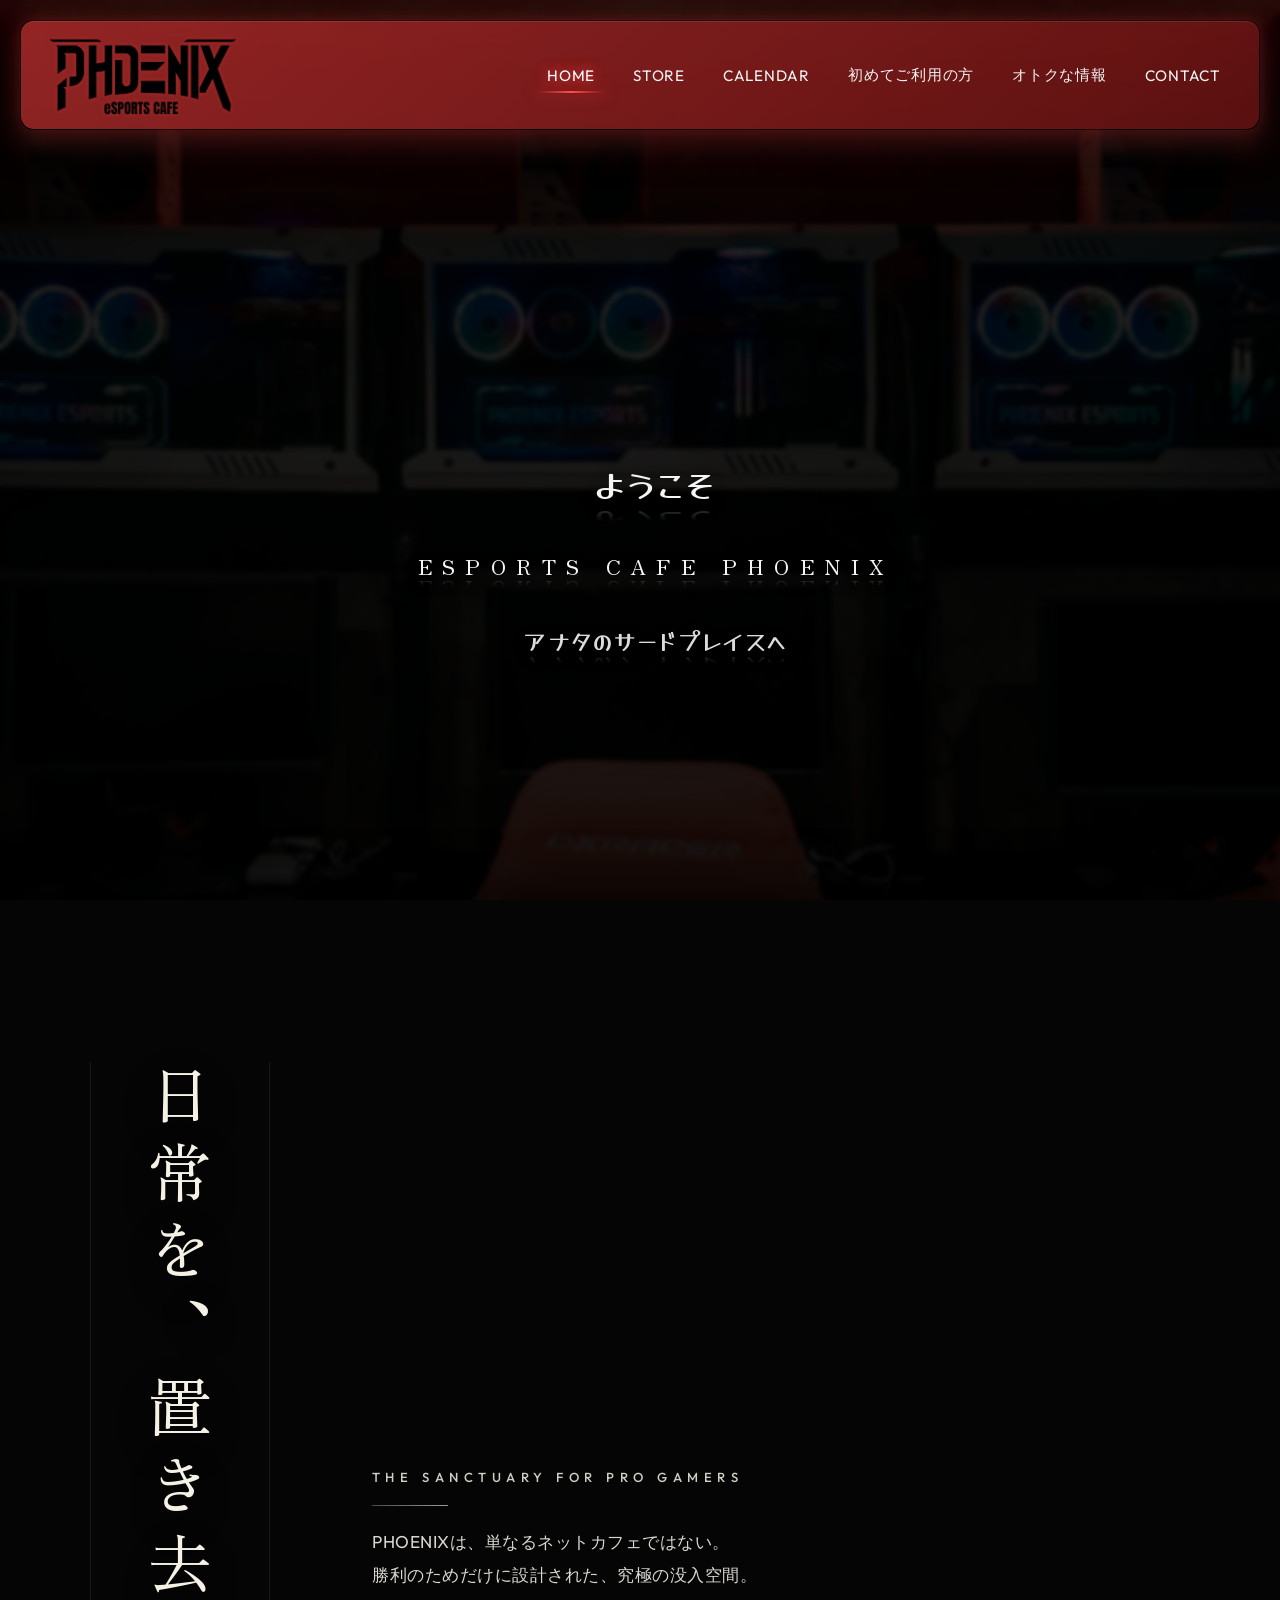
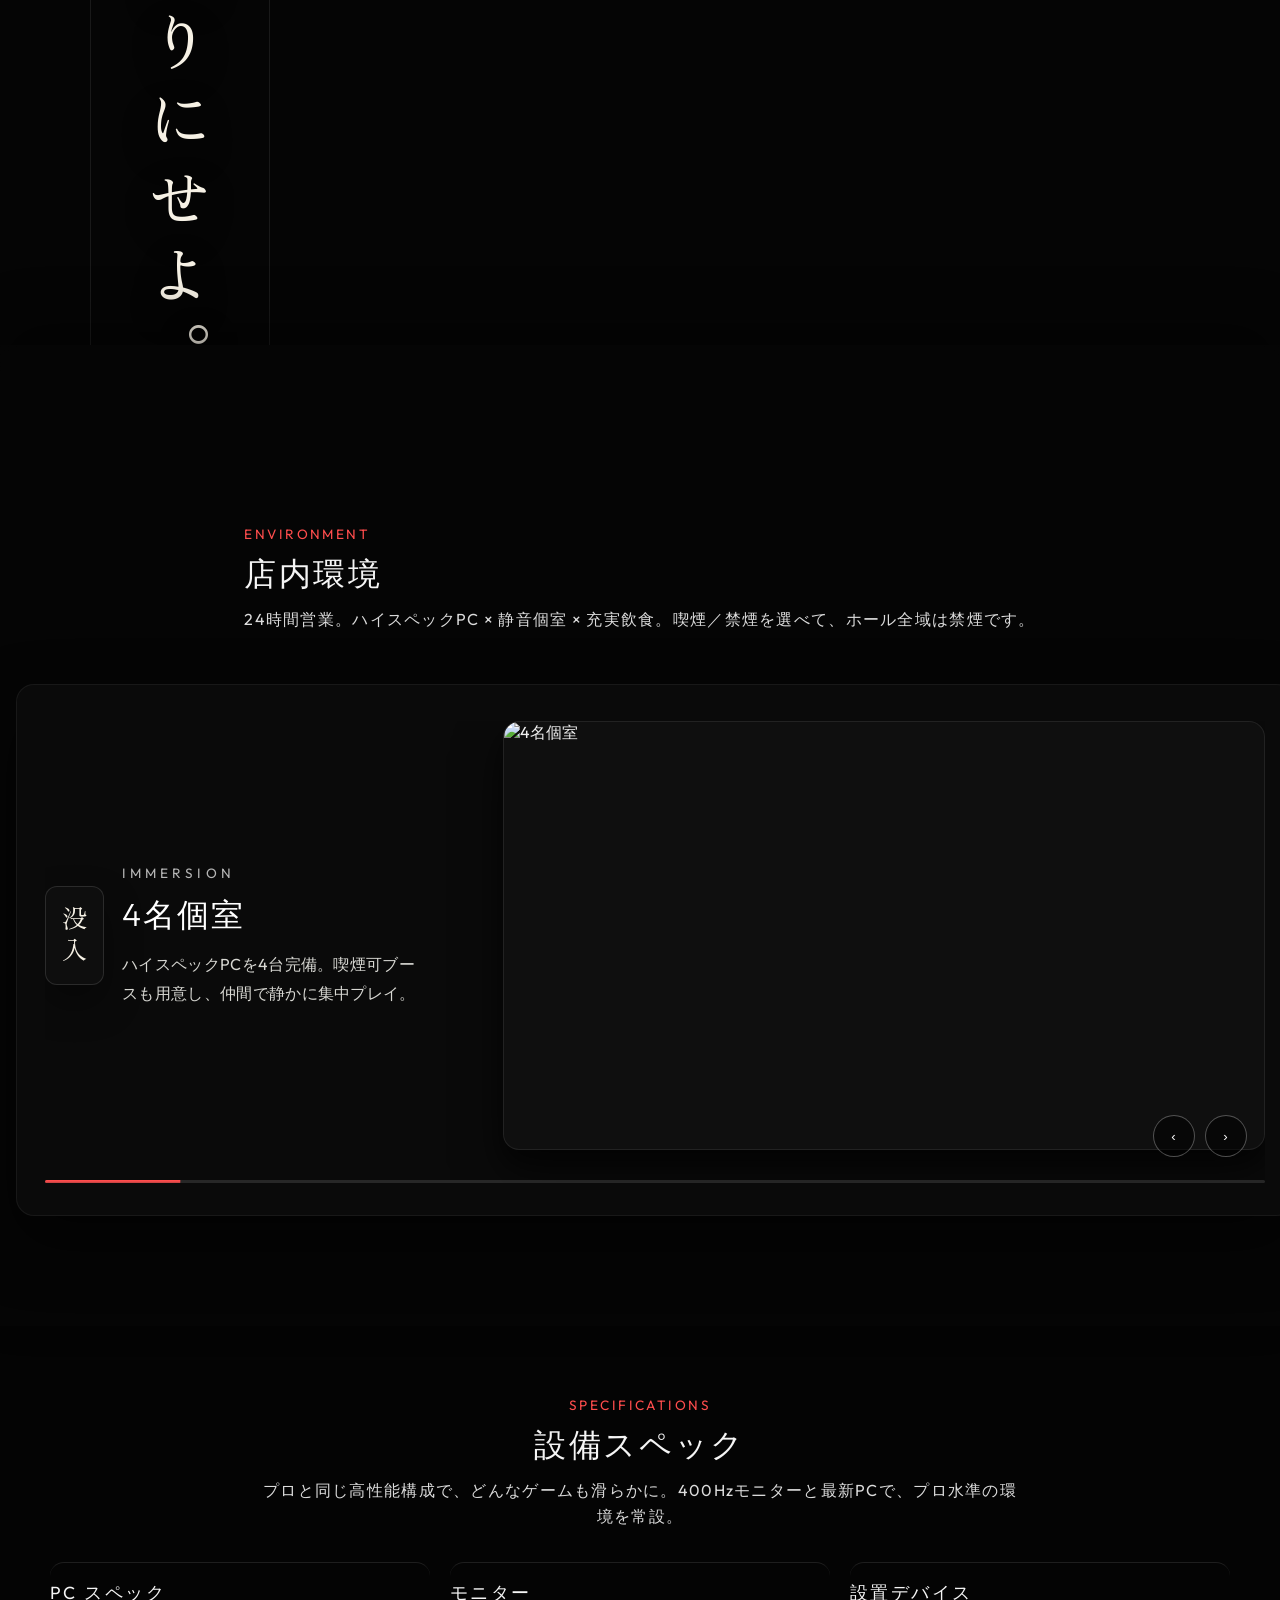
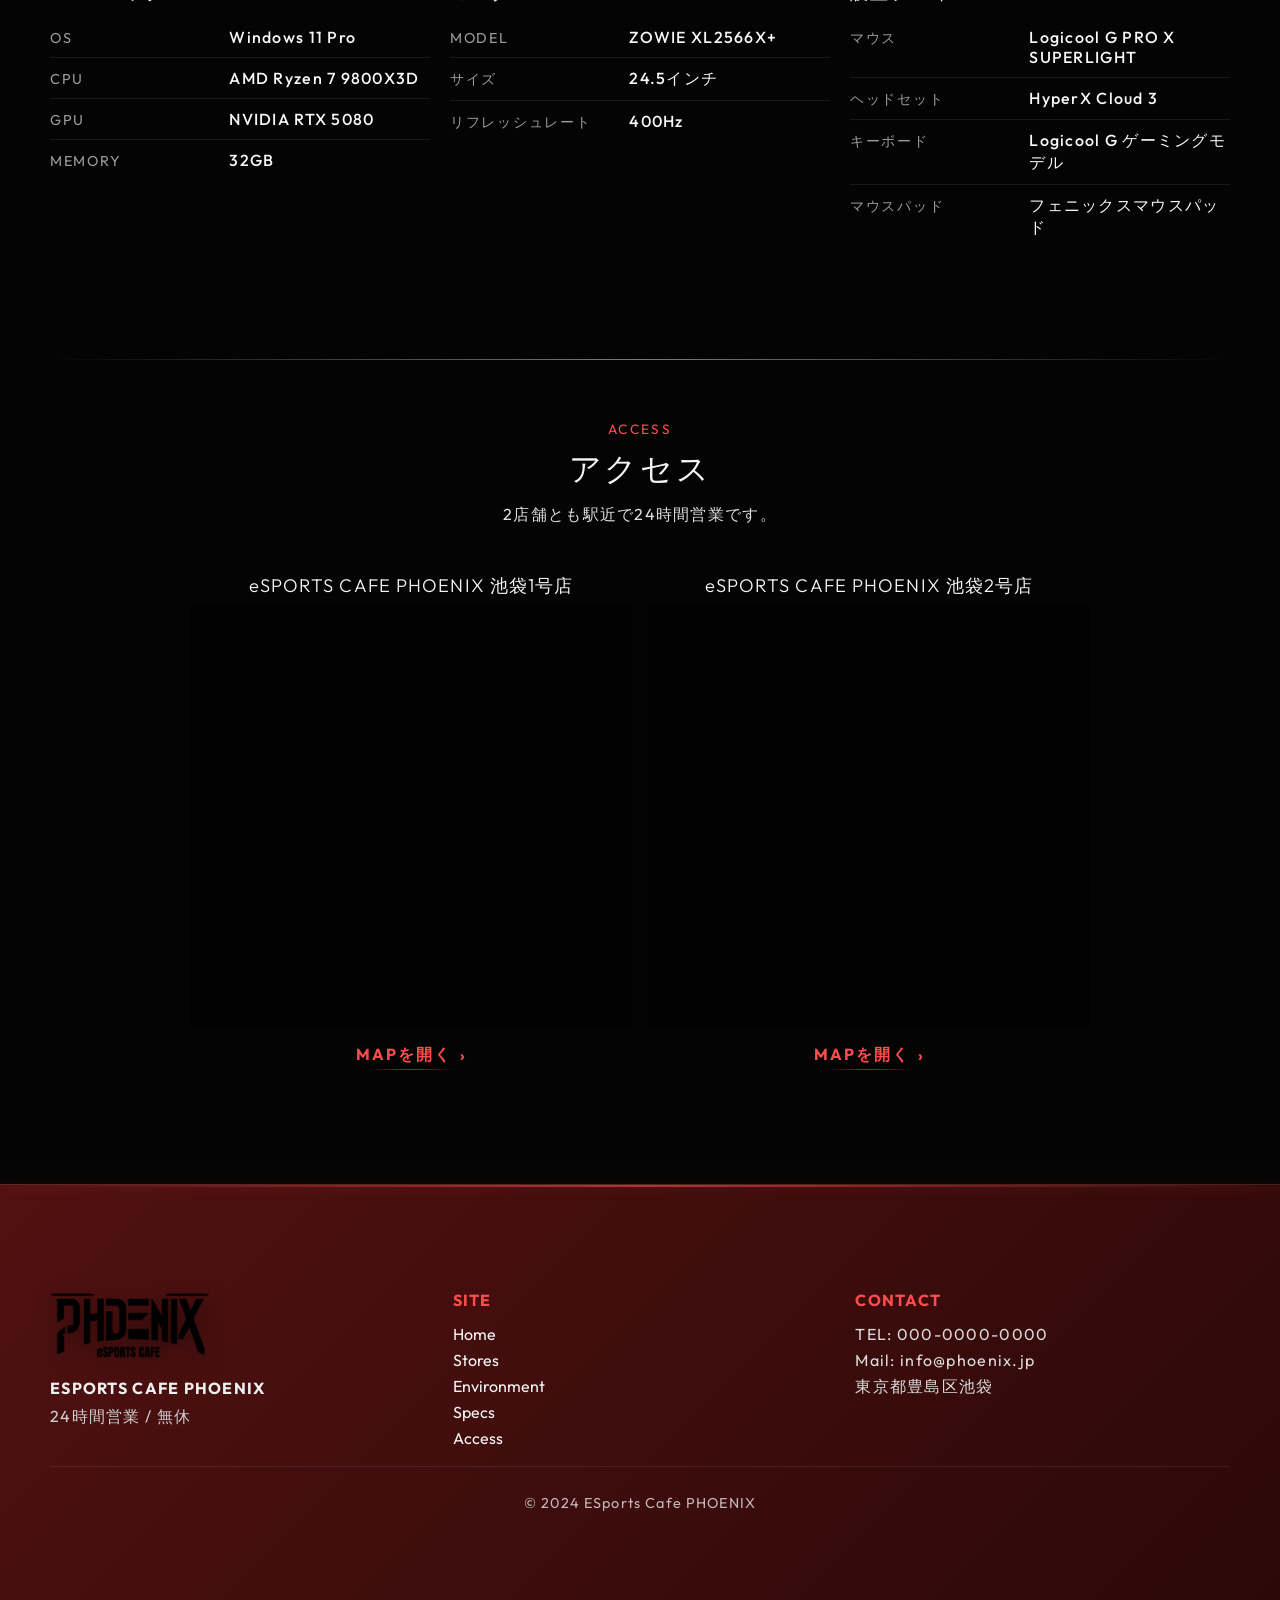
==== index.html @ 7be25f1d "图片优化" ====
<!DOCTYPE html>
<!-- 
  PHOENIX eSPORTS CAFE 官方网站
  这是一个单页面应用，展示电竞咖啡厅的环境、设备规格和位置信息
  使用现代 Web 技术实现流畅的滚动动画和响应式设计
-->
<html lang="ja">
  <head>
    <!-- 字符编码设置 -->
    <meta charset="UTF-8" />

    <!-- 响应式视口设置，确保移动端正确显示 -->
    <meta name="viewport" content="width=device-width, initial-scale=1.0" />

    <!-- 页面标题 -->
    <title>eSports_cafe_PHOENIX</title>

    <!-- Google Fonts 预连接，优化字体加载性能 -->
    <link rel="preconnect" href="https://fonts.googleapis.com" />
    <link rel="preconnect" href="https://fonts.gstatic.com" crossorigin />

    <!-- 引入 Google Fonts 字体库 -->
    <!-- Outfit: 现代无衬线字体，用于英文内容 -->
    <!-- Yusei Magic: 日文装饰字体，用于特殊标题 -->
    <!-- Zen Old Mincho: 日文衬线字体，用于品牌文案 -->
    <link
      href="https://fonts.googleapis.com/css2?family=Outfit:wght@100..900&family=Yusei+Magic&family=Zen+Old+Mincho:wght@400;700&display=swap"
      rel="stylesheet"
    />

    <!-- Swiper 轮播图库的 CSS 文件 -->
    <!-- 用于实现店内环境图片的轮播展示效果 -->
    <link
      rel="stylesheet"
      href="https://cdn.jsdelivr.net/npm/swiper@11/swiper-bundle.min.css"
    />

    <!-- 主样式表，带版本号防止缓存 -->
    <link rel="stylesheet" href="css/style.css?v=20241212" />
  </head>
  <body>
    <!-- ============================================ -->
    <!-- 页头导航区域 -->
    <!-- ============================================ -->
    <header>
      <!-- 主导航栏 -->
      <nav class="navbar" aria-label="Primary">
        <!-- Logo 链接，点击返回首页 -->
        <a class="nav_logo" href="#home" aria-label="PHOENIX">
          <img
            src="images/index/phoenixesports-logo.webp"
            alt="PHOENIX logo"
          />
        </a>

        <!-- 移动端导航菜单切换按钮 -->
        <!-- 仅在移动设备上显示，用于展开/收起导航菜单 -->
        <button
          class="nav_toggle"
          aria-label="Toggle navigation"
          aria-expanded="false"
        >
          <span class="nav_toggle_bar" aria-hidden="true"></span>
        </button>

        <!-- 导航链接容器 -->
        <!-- 包含所有主要页面的导航链接 -->
        <div class="nav_links" id="primary-nav">
          <a href="#home" class="nav-link active">home</a>
          <a href="store.html" class="nav-link">store</a>
          <a href="#calendar" class="nav-link">calendar</a>
          <a href="#use" class="nav-link">初めてご利用の方</a>
          <a href="#event" class="nav-link">オトクな情報</a>
          <a href="#contact" class="nav-link">contact</a>
        </div>
      </nav>
    </header>
    <!-- ============================================ -->
    <!-- 主要内容区域 -->
    <!-- ============================================ -->
    <main>
      <!-- ============================================ -->
      <!-- 首页 Hero 区域（欢迎区域） -->
      <!-- ============================================ -->
      <!-- 全屏固定背景，包含欢迎文字和品牌信息 -->
      <section class="begining" id="home">
        <!-- 欢迎消息容器 -->
        <!-- 使用 Yusei Magic 字体显示日文标题 -->
        <div class="begining_message yusei-magic-regular">
          <!-- 欢迎语：ようこそ（欢迎） -->
          <!-- 使用滚动动画效果，从右侧滑入 -->
          <p class="greet heading-13 reveal-on-scroll scroll-slide-right">
            ようこそ
          </p>
          <!-- 品牌名称：ESPORTS CAFE PHOENIX -->
          <!-- 使用滚动动画效果，从左侧滑入 -->
          <p class="midline reveal-on-scroll heading-13 scroll-slide-left">
            ESPORTS CAFE PHOENIX
          </p>
          <!-- 品牌标语：アナタのサードプレイスへ（前往您的第三空间） -->
          <!-- 使用滚动动画效果，从右侧滑入 -->
          <p class="subline reveal-on-scroll heading-13 scroll-slide-right">
            アナタのサードプレイスへ
          </p>
        </div>
      </section>

      <div class="main-content-wrapper">
        <section class="brand-concept reveal-on-scroll fade-in-up">
          <div class="brand-inner">
            <div class="brand-vertical">
              <span class="brand-jp-copy">日常を、置き去りにせよ。</span>
            </div>
            <div class="brand-en">
              <p class="brand-en-eyebrow">THE SANCTUARY FOR PRO GAMERS</p>
              <span class="brand-divider" aria-hidden="true"></span>
              <p class="brand-en-desc">
                PHOENIXは、単なるネットカフェではない。<br />勝利のためだけに設計された、究極の没入空間。
              </p>
            </div>
          </div>
        </section>
        <section class="product environment section-fade" id="environment">
          <div class="env-header">
            <p class="eyebrow">ENVIRONMENT</p>
            <h2>店内環境</h2>
            <p class="lead">
              24時間営業。ハイスペックPC × 静音個室 ×
              充実飲食。喫煙／禁煙を選べて、ホール全域は禁煙です。
            </p>
          </div>
          <div class="env-swiper-shell reveal-on-scroll fade-in-up">
            <div class="swiper environment-slider">
              <div class="swiper-wrapper">
                <div class="swiper-slide">
                  <div class="env-slide-grid">
                    <div class="env-slide-copy">
                      <span
                        class="env-tag-vertical"
                        data-swiper-parallax-y="-60"
                        >没入</span
                      >
                      <div class="env-text-block">
                        <p class="env-sub" data-swiper-parallax-y="-40">
                          IMMERSION
                        </p>
                        <h3 data-swiper-parallax-y="-30">4名個室</h3>
                        <p class="env-desc" data-swiper-parallax-y="-20">
                          ハイスペックPCを4台完備。喫煙可ブースも用意し、仲間で静かに集中プレイ。
                        </p>
                      </div>
                    </div>
                    <div class="env-slide-visual" data-swiper-parallax-x="-60">
                      <div class="env-image-frame">
                        <img
                          src="images/index/room_for_four_people.webp"
                          alt="4名個室"
                        />
                      </div>
                    </div>
                  </div>
                </div>
                <div class="swiper-slide">
                  <div class="env-slide-grid">
                    <div class="env-slide-copy">
                      <span
                        class="env-tag-vertical"
                        data-swiper-parallax-y="-60"
                        >連携</span
                      >
                      <div class="env-text-block">
                        <p class="env-sub" data-swiper-parallax-y="-40">
                          TRIO ROOM
                        </p>
                        <h3 data-swiper-parallax-y="-30">3名個室</h3>
                        <p class="env-desc" data-swiper-parallax-y="-20">
                          3人で使える防音個室。禁煙／喫煙を選べて、VC練習やクラン会議に最適。
                        </p>
                      </div>
                    </div>
                    <div class="env-slide-visual" data-swiper-parallax-x="-60">
                      <div class="env-image-frame">
                        <img
                          src="images/index/room_for_three.webp"
                          alt="3名個室"
                        />
                      </div>
                    </div>
                  </div>
                </div>
                <div class="swiper-slide">
                  <div class="env-slide-grid">
                    <div class="env-slide-copy">
                      <span
                        class="env-tag-vertical"
                        data-swiper-parallax-y="-60"
                        >覚醒</span
                      >
                      <div class="env-text-block">
                        <p class="env-sub" data-swiper-parallax-y="-40">
                          DUO SUITE
                        </p>
                        <h3 data-swiper-parallax-y="-30">2名個室</h3>
                        <p class="env-desc" data-swiper-parallax-y="-20">
                          デュオで快適に使える静かな個室。高性能PCで作業もゲームもストレスフリー。
                        </p>
                      </div>
                    </div>
                    <div class="env-slide-visual" data-swiper-parallax-x="-60">
                      <div class="env-image-frame">
                        <img
                          src="images/index/room_for_two.webp"
                          alt="2名個室"
                        />
                      </div>
                    </div>
                  </div>
                </div>
                <div class="swiper-slide">
                  <div class="env-slide-grid">
                    <div class="env-slide-copy">
                      <span
                        class="env-tag-vertical"
                        data-swiper-parallax-y="-60"
                        >ソロ</span
                      >
                      <div class="env-text-block">
                        <p class="env-sub" data-swiper-parallax-y="-40">
                          SOLO POD
                        </p>
                        <h3 data-swiper-parallax-y="-30">1名個室</h3>
                        <p class="env-desc" data-swiper-parallax-y="-20">
                          最新GPU搭載のプライベートブース。静音設計で集中プレイや作業に最適。
                        </p>
                      </div>
                    </div>
                    <div class="env-slide-visual" data-swiper-parallax-x="-60">
                      <div class="env-image-frame">
                        <img
                          src="images/index/room_for_one_people.webp"
                          alt="1名個室"
                        />
                      </div>
                    </div>
                  </div>
                </div>
                <div class="swiper-slide">
                  <div class="env-slide-grid">
                    <div class="env-slide-copy">
                      <span
                        class="env-tag-vertical"
                        data-swiper-parallax-y="-60"
                        >旗艦</span
                      >
                      <div class="env-text-block">
                        <p class="env-sub" data-swiper-parallax-y="-40">
                          FLAGSHIP FLOOR
                        </p>
                        <h3 data-swiper-parallax-y="-30">2号店ホール</h3>
                        <p class="env-desc" data-swiper-parallax-y="-20">
                          最新設備と赤を基調にした空間。禁煙ホールでクリーンに集中できます。
                        </p>
                      </div>
                    </div>
                    <div class="env-slide-visual" data-swiper-parallax-x="-60">
                      <div class="env-image-frame">
                        <img
                          src="images/index/store_2_hall.webp"
                          alt="ホール（2号店）"
                        />
                      </div>
                    </div>
                  </div>
                </div>
                <div class="swiper-slide">
                  <div class="env-slide-grid">
                    <div class="env-slide-copy">
                      <span
                        class="env-tag-vertical"
                        data-swiper-parallax-y="-60"
                        >ホール</span
                      >
                      <div class="env-text-block">
                        <p class="env-sub" data-swiper-parallax-y="-40">
                          MAIN HALL
                        </p>
                        <h3 data-swiper-parallax-y="-30">1号店ホール</h3>
                        <p class="env-desc" data-swiper-parallax-y="-20">
                          ホール全域禁煙でクリーンな共用スペース。受付・サポートもすぐにアクセス可能。
                        </p>
                      </div>
                    </div>
                    <div class="env-slide-visual" data-swiper-parallax-x="-60">
                      <div class="env-image-frame">
                        <img
                          src="images/index/store_1_hall.webp"
                          alt="ホール（1号店）"
                        />
                      </div>
                    </div>
                  </div>
                </div>
                <div class="swiper-slide">
                  <div class="env-slide-grid">
                    <div class="env-slide-copy">
                      <span
                        class="env-tag-vertical"
                        data-swiper-parallax-y="-60"
                        >補給</span
                      >
                      <div class="env-text-block">
                        <p class="env-sub" data-swiper-parallax-y="-40">
                          FUEL BAR
                        </p>
                        <h3 data-swiper-parallax-y="-30">フード＆ドリンク</h3>
                        <p class="env-desc" data-swiper-parallax-y="-20">
                          できたてのフードとドリンクを多数用意。長時間でも美味しく快適に過ごせます。
                        </p>
                      </div>
                    </div>
                    <div class="env-slide-visual" data-swiper-parallax-x="-60">
                      <div class="env-image-frame">
                        <img
                          src="images/index/store_2_food.webp"
                          alt="フード＆ドリンク"
                        />
                      </div>
                    </div>
                  </div>
                </div>
                <div class="swiper-slide">
                  <div class="env-slide-grid">
                    <div class="env-slide-copy">
                      <span
                        class="env-tag-vertical"
                        data-swiper-parallax-y="-60"
                        >受付</span
                      >
                      <div class="env-text-block">
                        <p class="env-sub" data-swiper-parallax-y="-40">
                          FRONT DESK
                        </p>
                        <h3 data-swiper-parallax-y="-30">1号店フロント</h3>
                        <p class="env-desc" data-swiper-parallax-y="-20">
                          最新設備と多彩な個室をご案内。受付スタッフが24Hサポート。
                        </p>
                      </div>
                    </div>
                    <div class="env-slide-visual" data-swiper-parallax-x="-60">
                      <div class="env-image-frame">
                        <img
                          src="images/index/store_1_front.webp"
                          alt="フロント（1号店）"
                        />
                      </div>
                    </div>
                  </div>
                </div>
                <div class="swiper-slide">
                  <div class="env-slide-grid">
                    <div class="env-slide-copy">
                      <span
                        class="env-tag-vertical"
                        data-swiper-parallax-y="-60"
                        >受付</span
                      >
                      <div class="env-text-block">
                        <p class="env-sub" data-swiper-parallax-y="-40">
                          FRONT DESK
                        </p>
                        <h3 data-swiper-parallax-y="-30">2号店フロント</h3>
                        <p class="env-desc" data-swiper-parallax-y="-20">
                          赤を基調とした最先端の受付エリア。チェックインもブース案内もスムーズ。
                        </p>
                      </div>
                    </div>
                    <div class="env-slide-visual" data-swiper-parallax-x="-60">
                      <div class="env-image-frame">
                        <img
                          src="images/index/store_2_front.webp"
                          alt="フロント（2号店）"
                        />
                      </div>
                    </div>
                  </div>
                </div>
              </div>
              <div class="env-pagination swiper-pagination"></div>
              <div class="env-nav">
                <button
                  class="env-nav-btn env-prev"
                  type="button"
                  aria-label="前のスライド"
                >
                  <span aria-hidden="true">‹</span>
                </button>
                <button
                  class="env-nav-btn env-next"
                  type="button"
                  aria-label="次のスライド"
                >
                  <span aria-hidden="true">›</span>
                </button>
              </div>
            </div>
          </div>
        </section>
        <div class="specs-access-wrap">
          <section class="specs section-fade" id="specs">
            <div class="specs-header">
              <p class="eyebrow">SPECIFICATIONS</p>
              <h2>設備スペック</h2>
              <p class="lead">
                プロと同じ高性能構成で、どんなゲームも滑らかに。400Hzモニターと最新PCで、プロ水準の環境を常設。
              </p>
            </div>
            <div class="specs-grid">
              <article class="spec-card reveal-on-scroll">
                <h3>PC スペック</h3>
                <div class="spec-line">
                  <span class="spec-label">OS</span>
                  <span class="spec-value">Windows 11 Pro</span>
                </div>
                <div class="spec-line">
                  <span class="spec-label">CPU</span>
                  <span class="spec-value">AMD Ryzen 7 9800X3D</span>
                </div>
                <div class="spec-line">
                  <span class="spec-label">GPU</span>
                  <span class="spec-value">NVIDIA RTX 5080</span>
                </div>
                <div class="spec-line">
                  <span class="spec-label">Memory</span>
                  <span class="spec-value">32GB</span>
                </div>
              </article>
              <article class="spec-card reveal-on-scroll">
                <h3>モニター</h3>
                <div class="spec-line">
                  <span class="spec-label">MODEL</span>
                  <span class="spec-value">ZOWIE XL2566X+</span>
                </div>
                <div class="spec-line">
                  <span class="spec-label">サイズ</span>
                  <span class="spec-value">24.5インチ</span>
                </div>
                <div class="spec-line">
                  <span class="spec-label">リフレッシュレート</span>
                  <span class="spec-value">400Hz</span>
                </div>
              </article>
              <article class="spec-card reveal-on-scroll">
                <h3>設置デバイス</h3>
                <div class="spec-line">
                  <span class="spec-label">マウス</span>
                  <span class="spec-value">Logicool G PRO X SUPERLIGHT</span>
                </div>
                <div class="spec-line">
                  <span class="spec-label">ヘッドセット</span>
                  <span class="spec-value">HyperX Cloud 3</span>
                </div>
                <div class="spec-line">
                  <span class="spec-label">キーボード</span>
                  <span class="spec-value">Logicool G ゲーミングモデル</span>
                </div>
                <div class="spec-line">
                  <span class="spec-label">マウスパッド</span>
                  <span class="spec-value">フェニックスマウスパッド</span>
                </div>
              </article>
            </div>
          </section>
          <div class="specs-access-divider"></div>
          <section class="access section-fade" id="access">
            <div class="access-header">
              <p class="eyebrow">ACCESS</p>
              <h2>アクセス</h2>
              <p class="lead">2店舗とも駅近で24時間営業です。</p>
            </div>
            <div class="access-grid">
              <article class="access-card reveal-on-scroll">
                <h3>eSPORTS CAFE PHOENIX 池袋1号店</h3>
                <div class="access-map-frame">
                  <iframe
                    src="https://www.google.com/maps?q=ESPORTS%20CAFE%20PHOENIX%201%E5%8F%B7%E5%BA%97&hl=ja&z=17&output=embed"
                    allowfullscreen
                    loading="lazy"
                    referrerpolicy="no-referrer-when-downgrade"
                    title="PHOENIX 1号店の地図"
                  ></iframe>
                </div>
                <div class="button_solid012">
                  <a
                    class="access-link"
                    href="https://maps.app.goo.gl/ddYUsKAvwy8q5Gjy7"
                    target="_blank"
                    rel="noreferrer noopener"
                  >
                    MAPを開く
                    <span class="btn-arrow">›</span>
                  </a>
                </div>
              </article>
              <article class="access-card reveal-on-scroll">
                <h3>eSPORTS CAFE PHOENIX 池袋2号店</h3>
                <div class="access-map-frame">
                  <iframe
                    src="https://www.google.com/maps?q=%22304%201%20Chome-22%20Higashiikebukuro%20Toshima%20City%20Tokyo%20170-0013%22&hl=ja&z=17&output=embed"
                    allowfullscreen
                    loading="lazy"
                    referrerpolicy="no-referrer-when-downgrade"
                    title="PHOENIX 2号店の地図"
                  ></iframe>
                </div>
                <div class="button_solid012">
                  <a
                    class="access-link"
                    href="https://www.google.com/maps/search/?api=1&query=%22304%201%20Chome-22%20Higashiikebukuro%20Toshima%20City%20Tokyo%20170-0013%22"
                    target="_blank"
                    rel="noreferrer noopener"
                  >
                    MAPを開く
                    <span class="btn-arrow">›</span>
                  </a>
                </div>
              </article>
            </div>
          </section>
        </div>

        <footer class="footer section-fade">
          <div class="footer-inner">
            <div class="footer-brand">
              <img
                src="images/index/phoenixesports-logo.webp"
                alt="PHOENIX logo"
              />
              <p class="footer-copy">ESPORTS CAFE PHOENIX</p>
              <p class="footer-hours">24時間営業 / 無休</p>
            </div>
            <div class="footer-nav">
              <p class="footer-title">SITE</p>
              <a href="#home">Home</a>
              <a href="store.html">Stores</a>
              <a href="#environment">Environment</a>
              <a href="#specs">Specs</a>
              <a href="#access">Access</a>
            </div>
            <div class="footer-contact">
              <p class="footer-title">CONTACT</p>
              <p class="footer-text">TEL: 000-0000-0000</p>
              <p class="footer-text">Mail: info@phoenix.jp</p>
              <p class="footer-text">東京都豊島区池袋</p>
            </div>
          </div>
          <div class="footer-bottom">
            <p>© 2024 ESports Cafe PHOENIX</p>
          </div>
        </footer>
      </div>
    </main>

    <script src="https://cdn.jsdelivr.net/npm/swiper@11/swiper-bundle.min.js"></script>
    <script src="js/main.js?v=20241212"></script>
  </body>
</html>
---- css/style.css ----
@charset "UTF-8";
:root {
  --stack-progress: 0 // 堆叠进度值，范围 0-1，用于控制环境区域的动态变化;
}

body {
  margin: 0;
  font-family: "Outfit", "Noto Sans JP", system-ui, sans-serif;
  background-color: #020202;
  color: #f0f0f0;
}
@media (max-width: 640px) {
  body {
    font-size: 15px;
  }
}

h1, h2, h3, h4, h5, h6 {
  font-weight: 300;
  letter-spacing: 0.12em;
  color: #f5f5f5;
}

p, li, span {
  letter-spacing: 0.08em;
}

header {
  position: fixed;
  top: 0;
  left: 0;
  right: 0;
  z-index: 30;
  transition: transform 0.25s ease;
  padding: 20px 20px 0;
  pointer-events: none;
}
@media (max-width: 768px) {
  header {
    padding: 10px;
  }
}
@media (max-width: 640px) {
  header {
    padding: 12px 12px 0;
  }
}
header.nav-hidden {
  transform: translateY(-120%);
}

.navbar {
  position: relative;
  display: flex;
  align-items: center;
  justify-content: space-between;
  gap: 18px;
  padding: 14px 28px;
  background: linear-gradient(135deg, rgba(160, 40, 40, 0.9), rgba(110, 20, 20, 0.8));
  background-clip: padding-box;
  backdrop-filter: blur(20px);
  -webkit-backdrop-filter: blur(20px);
  border: 1px solid transparent;
  border-radius: 14px;
  box-shadow: 0 12px 28px rgba(255, 77, 77, 0.24), 0 18px 32px rgba(0, 0, 0, 0.6), inset 0 1px 0 rgba(255, 255, 255, 0.08), 0 0 15px rgba(255, 77, 77, 0.2);
  max-width: 1200px;
  margin: 0 auto;
  pointer-events: auto;
  transition: box-shadow 0.3s ease, filter 0.3s ease;
}
@media (max-width: 640px) {
  .navbar {
    padding: 10px 14px;
    gap: 12px;
  }
}
.navbar:hover {
  box-shadow: 0 14px 34px rgba(255, 77, 77, 0.32), 0 20px 36px rgba(0, 0, 0, 0.65), inset 0 1px 0 rgba(255, 255, 255, 0.1);
}
.navbar .nav_logo img {
  height: 80px;
  width: auto;
  display: block;
  transition: filter 0.3s ease, transform 0.3s ease;
  filter: drop-shadow(0 0 2px rgba(255, 77, 77, 0.3));
}
.navbar .nav_logo:hover img {
  transform: scale(1.05);
  filter: drop-shadow(0 0 8px rgba(255, 77, 77, 0.8));
}
.navbar .nav_toggle {
  margin-left: auto;
  position: relative;
  width: 46px;
  height: 44px;
  background: rgba(0, 0, 0, 0.65);
  color: #f5f5f5;
  border: 1px solid rgba(255, 77, 77, 0.25);
  border-radius: 10px;
  padding: 0;
  cursor: pointer;
  display: inline-flex;
  align-items: center;
  justify-content: center;
  transition: background 0.2s ease, color 0.2s ease, transform 0.2s ease, border-color 0.2s ease;
}
@media (min-width: 960px) {
  .navbar .nav_toggle {
    display: none;
  }
}
.navbar .nav_toggle:hover {
  background: rgba(255, 77, 77, 0.16);
  color: #ff4d4d;
  transform: translateY(-1px);
  border-color: rgba(255, 77, 77, 0.5);
}
.navbar .nav_toggle:focus-visible {
  outline: 2px solid #6bb6ff;
  outline-offset: 4px;
}
.navbar .nav_toggle .nav_toggle_bar, .navbar .nav_toggle::before, .navbar .nav_toggle::after {
  content: "";
  position: absolute;
  left: 50%;
  width: 18px;
  height: 2px;
  background: currentColor;
  border-radius: 999px;
  transform: translateX(-50%);
  transition: transform 0.25s ease, opacity 0.25s ease, background 0.25s ease;
}
.navbar .nav_toggle .nav_toggle_bar {
  transform: translate(-50%, 0);
}
.navbar .nav_toggle::before {
  transform: translate(-50%, -6px);
}
.navbar .nav_toggle::after {
  transform: translate(-50%, 6px);
}
.navbar .nav_links {
  position: absolute;
  top: 100%;
  right: 0;
  display: flex;
  flex-direction: column;
  align-items: flex-end;
  gap: 10px;
  padding: 16px 18px;
  margin-top: 8px;
  background: rgba(10, 10, 10, 0.95);
  border: 1px solid rgba(255, 77, 77, 0.3);
  border-radius: 10px;
  z-index: 40;
  box-shadow: 0 28px 60px rgba(0, 0, 0, 0.55), 0 0 24px rgba(255, 77, 77, 0.12);
  opacity: 0;
  transform: translateY(-6px);
  pointer-events: none;
  transition: opacity 0.25s ease, transform 0.25s ease;
}
@media (min-width: 960px) {
  .navbar .nav_links {
    position: static;
    display: flex !important;
    flex-direction: row;
    align-items: center;
    gap: 18px;
    padding: 0;
    margin: 0;
    background: transparent;
    border: none;
    box-shadow: none;
    opacity: 1;
    transform: none;
    pointer-events: auto;
  }
}
.navbar .nav_links.open {
  display: flex;
  opacity: 1;
  transform: translateY(6px);
  pointer-events: auto;
}
.navbar .nav-link {
  color: #f5f5f5;
  text-decoration: none;
  font-size: 0.95rem;
  letter-spacing: 0.05em;
  text-transform: uppercase;
  padding: 8px 10px;
  border-radius: 6px;
  transition: color 0.2s ease, text-shadow 0.2s ease;
  position: relative;
}
.navbar .nav-link:hover, .navbar .nav-link.active {
  color: #fff;
  text-shadow: 0 0 12px rgba(255, 77, 77, 0.8), 0 0 18px rgba(255, 77, 77, 0.45);
}
.navbar .nav-link:hover::after, .navbar .nav-link.active::after {
  transform: translateX(-50%) scaleX(1);
}
.navbar .nav-link::after {
  content: "";
  position: absolute;
  bottom: 0;
  left: 50%;
  width: 100%;
  height: 2px;
  background: linear-gradient(90deg, transparent, #ff4d4d, transparent);
  transition: transform 0.3s ease;
  transform: translateX(-50%) scaleX(0);
  border-radius: 2px;
  box-shadow: 0 0 16px rgba(255, 77, 77, 0.6);
}

.begining {
  position: fixed;
  top: 0;
  left: 0;
  width: 100%;
  height: 100vh;
  display: flex;
  flex-direction: column;
  align-items: center;
  justify-content: center;
  text-align: center;
  padding: 120px 16px 160px;
  background: linear-gradient(180deg, rgba(0, 0, 0, 0.7), rgba(0, 0, 0, 0.85)), url("../images/index/begin_background.webp") center/cover no-repeat;
  overflow: hidden;
  z-index: 0;
}
@media (max-width: 640px) {
  .begining {
    padding: 100px 14px 120px;
  }
}
.begining::before {
  content: "";
  position: absolute;
  inset: 0;
  background: rgba(0, 0, 0, 0.45);
  backdrop-filter: blur(2px);
  -webkit-backdrop-filter: blur(2px);
}
.begining > * {
  position: relative;
  z-index: 1;
}
.begining::after {
  content: "";
  position: absolute;
  left: 50%;
  bottom: 34px;
  width: 1px;
  height: 60px;
  background: linear-gradient(180deg, rgba(255, 77, 77, 0), rgba(255, 77, 77, 0.8), rgba(255, 77, 77, 0));
  transform: translateX(-50%);
  animation: hero-scroll 2.2s ease-in-out infinite;
  pointer-events: none;
}

.begining_message {
  display: flex;
  flex-direction: column;
  align-items: center;
  gap: 40px;
  font-size: 1.6rem;
  line-height: 1.6;
  max-width: 720px;
  margin-bottom: 24px;
  text-shadow: 0 6px 18px rgba(0, 0, 0, 0.45);
  transition: transform 0.45s ease, opacity 0.45s ease;
}
@media (max-width: 640px) {
  .begining_message {
    gap: 24px;
    max-width: 580px;
  }
}
.begining_message .greet {
  margin: 0;
  font-size: clamp(1.6rem, 2.6vw, 2.1rem);
  letter-spacing: 0.12em;
  opacity: 0;
  transform: translateY(16px);
  transition: opacity 2s ease, transform 2s ease;
}
.begining_message .greet.is-visible {
  opacity: 1;
  transform: translateY(0);
}
.begining_message .midline {
  margin: 0;
  letter-spacing: 0.5em;
  font-size: 1.3rem;
  font-family: "Zen Old Mincho", serif;
  font-weight: 400;
}
@media (max-width: 640px) {
  .begining_message .midline {
    letter-spacing: 0.32em;
    font-size: 1.2rem;
  }
}
.begining_message .subline {
  margin: 0;
  letter-spacing: 0.08em;
  font-weight: 500;
  font-size: 1.4rem;
  color: #dcdcdc;
}
@media (max-width: 640px) {
  .begining_message .subline {
    font-size: 1.3rem;
  }
}
.begining_message .scroll-slide-right,
.begining_message .scroll-slide-left {
  transition: transform 0.5s ease, opacity 0.5s ease;
}
.begining_message.is-sliding-out {
  opacity: 0.3;
  transform: translateY(-20px);
}
.begining_message.is-sliding-out .scroll-slide-right {
  transform: translateY(-32px) translateX(90px) scale(0.9);
  opacity: 0;
}
.begining_message.is-sliding-out .scroll-slide-left {
  transform: translateY(-32px) translateX(-90px) scale(0.9);
  opacity: 0;
}

@keyframes hero-scroll {
  0% {
    transform: translate(-50%, -6px);
    opacity: 0;
  }
  20% {
    opacity: 1;
  }
  50% {
    transform: translate(-50%, 6px);
    opacity: 1;
  }
  100% {
    transform: translate(-50%, -6px);
    opacity: 0;
  }
}
.scroll-slide-right {
  transform: translateY(22px) translateX(0) scale(1);
}
.scroll-slide-right.is-visible {
  transform: translateY(0) translateX(60px) scale(0.85);
}

.scroll-slide-left {
  transform: translateY(22px) translateX(0) scale(1);
}
.scroll-slide-left.is-visible {
  transform: translateY(0) translateX(-60px) scale(0.85);
}

.reveal-on-scroll {
  opacity: 0;
  transform: translateY(22px);
  transition: opacity 3.5s ease, transform 3.5s ease;
}
.reveal-on-scroll.is-visible {
  opacity: 1;
  transform: translateY(0);
}

.fade-in-up {
  opacity: 0;
  transform: translateY(28px);
  transition: opacity 0.8s ease, transform 0.8s ease;
}
.fade-in-up.is-visible {
  opacity: 1;
  transform: translateY(0);
}

.section-fade {
  opacity: 0;
  transform: translateY(40px);
  transition: opacity 0.8s ease, transform 0.8s ease;
}
.section-fade.is-visible {
  opacity: 1;
  transform: translateY(0);
}

.heading-13 {
  position: relative;
  color: #f5f5f5;
  display: inline-block;
  -webkit-box-reflect: below -10px -webkit-linear-gradient(top, rgba(0, 0, 0, 0), rgba(0, 0, 0, 0) 60%, rgba(0, 0, 0, 0.35));
}

.yusei-magic-regular {
  font-family: "Yusei Magic", sans-serif;
  font-weight: 400;
  font-style: normal;
}

.main-content-wrapper {
  position: relative;
  z-index: 10;
  margin-top: 100vh;
  background-color: #050505;
  box-shadow: 0 -22px 40px rgba(0, 0, 0, 0.45);
}
.main-content-wrapper .product.environment {
  position: relative;
}
.main-content-wrapper .product.environment::before {
  content: "";
  position: absolute;
  inset: 0;
  background: linear-gradient(180deg, rgba(5, 5, 5, 0.98), rgba(5, 5, 5, 0));
  pointer-events: none;
  z-index: -1;
}

.brand-concept {
  position: relative;
  background: #050505;
  padding: clamp(110px, 18vh, 180px) clamp(18px, 7vw, 120px) clamp(110px, 14vh, 180px);
  display: flex;
  justify-content: center;
  overflow: hidden;
}
@media (max-width: 900px) {
  .brand-concept .brand-inner {
    grid-template-columns: 1fr;
    gap: 36px;
  }
  .brand-concept .brand-vertical {
    justify-content: flex-start;
    border-right: none;
    padding-inline: 0;
  }
  .brand-concept .brand-jp-copy {
    font-size: clamp(2.4rem, 8vw, 3rem);
  }
}
@media (max-width: 600px) {
  .brand-concept {
    padding: 90px 16px 110px;
  }
  .brand-concept .brand-vertical {
    justify-content: center;
  }
  .brand-concept .brand-en-desc {
    font-size: 1rem;
  }
}
@media (max-width: 640px) {
  .brand-concept {
    padding: 80px 14px 90px;
  }
  .brand-concept .brand-inner {
    grid-template-columns: 1fr;
    gap: 28px;
  }
  .brand-concept .brand-vertical {
    justify-content: center;
  }
  .brand-concept .brand-jp-copy {
    font-size: clamp(2rem, 8vw, 2.6rem);
  }
  .brand-concept .brand-en {
    max-width: 100%;
    gap: 14px;
  }
}
.brand-concept .brand-inner {
  width: 100%;
  max-width: 1180px;
  display: grid;
  grid-template-columns: minmax(120px, 180px) minmax(0, 1fr);
  gap: clamp(48px, 8vw, 140px);
  align-items: stretch;
}
.brand-concept .brand-vertical {
  display: flex;
  align-items: center;
  justify-content: center;
  padding-inline: clamp(8px, 1vw, 16px);
  border-left: 1px solid rgba(255, 255, 255, 0.08);
  border-right: 1px solid rgba(255, 255, 255, 0.08);
  overflow: visible;
}
.brand-concept .brand-jp-copy {
  font-family: "Zen Old Mincho", serif;
  font-size: clamp(2.8rem, 5vw, 4rem);
  color: #f6f1e5;
  letter-spacing: 0.22em;
  writing-mode: vertical-rl;
  text-orientation: mixed;
  line-height: 1.8;
  text-shadow: 0 12px 36px rgba(0, 0, 0, 0.4);
  display: inline-flex;
  align-items: center;
  justify-content: center;
  white-space: nowrap;
  min-height: 100%;
}
.brand-concept .brand-en {
  display: flex;
  flex-direction: column;
  justify-content: center;
  gap: 20px;
  color: #e7e7e0;
  max-width: 640px;
  padding-block: clamp(8px, 2vh, 24px);
  letter-spacing: 0.04em;
}
.brand-concept .brand-en-eyebrow {
  margin: 0;
  font-size: 0.82rem;
  letter-spacing: 0.42em;
  text-transform: uppercase;
  color: #cfcfc4;
  font-weight: 500;
}
.brand-concept .brand-divider {
  width: 76px;
  height: 1px;
  background: linear-gradient(90deg, rgba(255, 255, 255, 0.28), rgba(255, 255, 255, 0.6));
  display: inline-block;
}
.brand-concept .brand-en-desc {
  margin: 0;
  line-height: 1.9;
  letter-spacing: 0.03em;
  font-size: 1.08rem;
  color: #d9d7d0;
}

.product.environment {
  padding: 90px 16px 110px;
  display: flex;
  flex-direction: column;
  gap: clamp(32px, 4vw, 64px);
  background: #050505;
  position: relative;
  z-index: 2;
  margin-top: calc(-180px * var(--stack-progress));
  padding-top: calc(90px + 90px * var(--stack-progress));
  border-radius: calc(26px * var(--stack-progress)) calc(26px * var(--stack-progress)) 0 0;
  box-shadow: 0 -24px 50px rgba(0, 0, 0, 0.38);
  transition: margin-top 0.25s linear, padding-top 0.25s linear, border-radius 0.25s linear;
}
@media (max-width: 1024px) {
  .product.environment {
    padding: 80px 16px 100px;
    padding-top: calc(80px + 90px * var(--stack-progress));
  }
  .product.environment .env-slide-grid {
    grid-template-columns: minmax(180px, 0.8fr) minmax(0, 1.6fr);
  }
}
@media (max-width: 900px) {
  .product.environment .env-slide-grid {
    grid-template-columns: 1fr;
    min-height: auto;
  }
  .product.environment .env-slide-copy {
    grid-template-columns: auto 1fr;
  }
  .product.environment .env-image-frame {
    width: 100%;
  }
  .product.environment .env-pagination {
    flex-direction: column;
    align-items: flex-start;
    gap: 12px;
  }
}
@media (max-width: 600px) {
  .product.environment {
    padding: 70px 14px 90px;
    padding-top: calc(70px + 90px * var(--stack-progress));
  }
  .product.environment .env-swiper-shell {
    padding: 18px 14px 22px;
  }
  .product.environment .env-slide-copy {
    grid-template-columns: 1fr;
    gap: 12px;
  }
  .product.environment .env-tag-vertical {
    justify-self: flex-start;
  }
  .product.environment .env-fraction {
    width: 100%;
    justify-content: space-between;
  }
}
@media (max-width: 640px) {
  .product.environment {
    padding: 64px 12px 80px;
  }
  .product.environment .env-swiper-shell {
    padding: 14px 12px 18px;
  }
  .product.environment .env-slide-grid {
    grid-template-columns: 1fr;
    min-height: auto;
    gap: 18px;
  }
  .product.environment .env-image-frame {
    min-height: 240px;
    aspect-ratio: 4/3;
  }
  .product.environment .env-slide-copy {
    grid-template-columns: auto 1fr;
  }
}
@media (max-width: 720px) {
  .product.environment .env-carousel {
    border-radius: 10px;
  }
}
.product.environment .env-header {
  text-align: left;
  max-width: 1080px;
  margin: 0 auto;
  display: flex;
  flex-direction: column;
  gap: 10px;
}
.product.environment .env-header .eyebrow {
  letter-spacing: 0.18em;
  font-size: 0.85rem;
  color: #ff4d4d;
  margin: 0;
  text-transform: uppercase;
}
.product.environment .env-header h2 {
  margin: 0;
  font-size: 2rem;
  letter-spacing: 0.08em;
}
.product.environment .env-header .lead {
  margin: 0;
  color: #dcdcdc;
  line-height: 1.6;
}
.product.environment .env-swiper-shell {
  width: 100%;
  max-width: 1220px;
  margin: 0 auto;
  border: 1px solid rgba(255, 255, 255, 0.06);
  border-radius: 18px;
  padding: clamp(24px, 4vw, 36px) clamp(18px, 4vw, 28px) clamp(22px, 3vw, 32px);
  background: #0a0a0a;
  box-shadow: 0 26px 60px rgba(0, 0, 0, 0.55);
  position: relative;
  overflow: hidden;
}
.product.environment .environment-slider {
  width: 100%;
}
.product.environment .environment-slider .swiper-wrapper {
  align-items: stretch;
}
.product.environment .environment-slider .swiper-slide {
  height: auto;
  display: flex;
  align-items: stretch;
  transition: opacity 0.35s ease;
}
.product.environment .environment-slider .swiper-slide .env-tag-vertical,
.product.environment .environment-slider .swiper-slide .env-sub,
.product.environment .environment-slider .swiper-slide .env-slide-grid h3,
.product.environment .environment-slider .swiper-slide .env-desc {
  opacity: 0;
  transform: translateY(14px);
  transition: opacity 0.65s ease, transform 0.65s ease;
}
.product.environment .environment-slider .swiper-slide .env-text-block > *:nth-child(1) {
  transition-delay: 0.05s;
}
.product.environment .environment-slider .swiper-slide .env-text-block > *:nth-child(2) {
  transition-delay: 0.12s;
}
.product.environment .environment-slider .swiper-slide .env-text-block > *:nth-child(3) {
  transition-delay: 0.18s;
}
.product.environment .environment-slider .swiper-slide.is-active .env-tag-vertical,
.product.environment .environment-slider .swiper-slide.is-active .env-sub,
.product.environment .environment-slider .swiper-slide.is-active .env-slide-grid h3,
.product.environment .environment-slider .swiper-slide.is-active .env-desc, .product.environment .environment-slider .swiper-slide.swiper-slide-active .env-tag-vertical,
.product.environment .environment-slider .swiper-slide.swiper-slide-active .env-sub,
.product.environment .environment-slider .swiper-slide.swiper-slide-active .env-slide-grid h3,
.product.environment .environment-slider .swiper-slide.swiper-slide-active .env-desc {
  opacity: 1;
  transform: translateY(0);
}
.product.environment .env-slide-grid {
  display: grid;
  grid-template-columns: minmax(220px, 0.9fr) minmax(420px, 1.8fr);
  align-items: center;
  gap: clamp(28px, 6vw, 80px);
  width: 100%;
  min-height: 420px;
}
.product.environment .env-slide-grid h3 {
  margin: 0;
  font-size: clamp(1.6rem, 3vw, 2rem);
  letter-spacing: 0.06em;
  color: #ffffff;
}
.product.environment .env-slide-copy {
  display: grid;
  grid-template-columns: auto 1fr;
  gap: 18px;
  align-items: center;
  color: #f1f1f1;
}
.product.environment .env-tag-vertical {
  font-family: "Zen Old Mincho", serif;
  writing-mode: vertical-rl;
  letter-spacing: 0.18em;
  font-size: 1.6rem;
  color: #f6f1e5;
  padding: 18px 10px;
  border: 1px solid rgba(255, 255, 255, 0.12);
  border-radius: 12px;
  background: rgba(255, 255, 255, 0.02);
  box-shadow: 0 18px 36px rgba(0, 0, 0, 0.35);
}
.product.environment .env-text-block {
  display: flex;
  flex-direction: column;
  gap: 12px;
  justify-content: center;
}
.product.environment .env-sub {
  margin: 0;
  letter-spacing: 0.3em;
  font-size: 0.85rem;
  color: rgba(255, 255, 255, 0.7);
  text-transform: uppercase;
}
.product.environment .env-desc {
  margin: 0;
  color: #d8d8d3;
  line-height: 1.8;
  letter-spacing: 0.02em;
}
.product.environment .env-slide-visual {
  display: flex;
  justify-content: center;
  align-items: center;
}
.product.environment .env-image-frame {
  width: 100%;
  max-width: 780px;
  aspect-ratio: 16/9;
  min-height: 360px;
  margin-left: auto;
  margin-right: auto;
  border-radius: 16px;
  overflow: hidden;
  box-shadow: 0 24px 48px rgba(0, 0, 0, 0.55), 0 12px 20px rgba(0, 0, 0, 0.35);
  background: #0f0f0f;
  border: 1px solid rgba(255, 255, 255, 0.08);
  transform: translateZ(0);
}
.product.environment .env-image-frame img {
  width: 100%;
  height: 100%;
  -o-object-fit: cover;
     object-fit: cover;
  display: block;
  filter: saturate(0.98);
  transition: transform 0.7s ease;
}
.product.environment .env-image-frame:hover img {
  transform: scale(1.05);
}
.product.environment .env-pagination {
  position: relative;
  margin-top: clamp(18px, 3vw, 30px);
  height: 3px;
  background: rgba(255, 255, 255, 0.12);
  border-radius: 999px;
  overflow: hidden;
}
.product.environment .env-pagination.swiper-pagination-progressbar {
  background: rgba(255, 255, 255, 0.12);
}
.product.environment .env-pagination .swiper-pagination-progressbar-fill {
  background: #ff4d4d;
  border-radius: 999px;
}
.product.environment .env-nav {
  position: absolute;
  right: clamp(12px, 2vw, 18px);
  bottom: clamp(18px, 3vw, 26px);
  display: flex;
  gap: 10px;
  z-index: 5;
}
.product.environment .env-nav-btn {
  width: 42px;
  height: 42px;
  border-radius: 50%;
  border: 1px solid rgba(255, 255, 255, 0.3);
  background: rgba(0, 0, 0, 0.5);
  color: #ffffff;
  display: grid;
  place-items: center;
  cursor: pointer;
  transition: transform 0.2s ease, box-shadow 0.2s ease, border-color 0.2s ease, background 0.2s ease;
}
.product.environment .env-nav-btn:hover {
  transform: translateY(-2px);
  box-shadow: 0 12px 24px rgba(0, 0, 0, 0.35);
  border-color: #ff4d4d;
  background: rgba(0, 0, 0, 0.7);
}

.stores {
  padding: 90px 16px 110px;
  display: flex;
  flex-direction: column;
  align-items: center;
  gap: clamp(40px, 6vw, 80px);
  background: #050505;
  position: relative;
  margin-top: 80px;
}
@media (max-width: 640px) {
  .stores {
    padding: 70px 14px 90px;
    gap: 32px;
    margin-top: 60px;
  }
}
.stores .stores-header {
  text-align: center;
  max-width: 900px;
  margin: 0 auto;
  padding: 60px 20px 40px;
  position: relative;
  display: flex;
  flex-direction: column;
  gap: 24px;
}
@media (max-width: 640px) {
  .stores .stores-header {
    padding: 50px 16px 30px;
    gap: 20px;
  }
}
.stores .stores-header::before {
  content: "";
  position: absolute;
  top: 0;
  left: 50%;
  transform: translateX(-50%);
  width: 120px;
  height: 1px;
  background: linear-gradient(90deg, transparent, rgba(255, 77, 77, 0.6), transparent);
  box-shadow: 0 0 20px rgba(255, 77, 77, 0.4);
}
.stores .stores-header::after {
  content: "";
  position: absolute;
  bottom: 0;
  left: 50%;
  transform: translateX(-50%);
  width: 200px;
  height: 1px;
  background: linear-gradient(90deg, transparent, rgba(255, 255, 255, 0.2), rgba(255, 77, 77, 0.3), rgba(255, 255, 255, 0.2), transparent);
  animation: line-expand 3s ease-in-out infinite;
}
.stores .stores-header .eyebrow {
  letter-spacing: 0.25em;
  font-size: 0.75rem;
  font-weight: 500;
  margin: 0;
  text-transform: uppercase;
  position: relative;
  display: inline-block;
  align-self: center;
  background: linear-gradient(135deg, #ff4d4d, #ff6b6b, #ff8c8c, #ff4d4d);
  -webkit-background-clip: text;
  background-clip: text;
  -webkit-text-fill-color: transparent;
  background-size: 300% 300%;
  animation: gradient-shift 5s ease infinite;
  filter: drop-shadow(0 0 12px rgba(255, 77, 77, 0.6));
  padding: 0 40px;
}
.stores .stores-header .eyebrow::before, .stores .stores-header .eyebrow::after {
  content: "•";
  position: absolute;
  top: 50%;
  transform: translateY(-50%);
  color: rgba(255, 77, 77, 0.5);
  font-size: 1.2rem;
  animation: dot-pulse 2s ease-in-out infinite;
}
.stores .stores-header .eyebrow::before {
  left: 0;
  animation-delay: 0s;
}
.stores .stores-header .eyebrow::after {
  right: 0;
  animation-delay: 1s;
}
@media (max-width: 640px) {
  .stores .stores-header .eyebrow {
    padding: 0 30px;
    font-size: 0.7rem;
  }
}
.stores .stores-header h2 {
  margin: 0;
  font-size: clamp(2rem, 5vw, 3.5rem);
  letter-spacing: 0.15em;
  font-weight: 200;
  position: relative;
  color: #ffffff;
  text-shadow: 0 0 20px rgba(255, 77, 77, 0.3), 0 0 40px rgba(255, 77, 77, 0.2), 0 2px 4px rgba(0, 0, 0, 0.5), 0 4px 8px rgba(0, 0, 0, 0.3);
}
.stores .stores-header h2::before {
  content: "";
  position: absolute;
  top: 50%;
  left: 50%;
  transform: translate(-50%, -50%);
  width: 120%;
  height: 120%;
  background: radial-gradient(ellipse at center, rgba(255, 77, 77, 0.15) 0%, transparent 70%);
  z-index: -1;
  animation: text-glow 4s ease-in-out infinite;
}
.stores .stores-header h2::after {
  content: "";
  position: absolute;
  left: 50%;
  bottom: 0;
  transform: translateX(-50%);
  width: 80px;
  height: 2px;
  background: linear-gradient(90deg, transparent, rgba(255, 77, 77, 0.8), transparent);
  box-shadow: 0 0 15px rgba(255, 77, 77, 0.6);
  animation: underline-glow 2.5s ease-in-out infinite;
}
@media (max-width: 640px) {
  .stores .stores-header h2 {
    padding: 16px 0;
    letter-spacing: 0.1em;
  }
}
.stores .stores-header .lead {
  margin: 8px auto 0;
  position: relative;
  max-width: 700px;
  display: flex;
  flex-direction: column;
  gap: 12px;
}
@media (max-width: 640px) {
  .stores .stores-header .lead {
    max-width: 100%;
    gap: 10px;
  }
}
.stores .stores-header .lead p {
  margin: 0;
  color: rgba(255, 255, 255, 0.75);
  line-height: 1.8;
  font-size: clamp(0.9rem, 2.5vw, 1.05rem);
  font-weight: 300;
  letter-spacing: 0.05em;
  text-align: center;
  text-shadow: 0 1px 3px rgba(0, 0, 0, 0.3);
}
@media (max-width: 640px) {
  .stores .stores-header .lead p {
    line-height: 1.7;
    font-size: 0.9rem;
  }
}
.stores .stores-grid {
  width: 100%;
  max-width: 1180px;
  display: grid;
  gap: clamp(24px, 4vw, 40px);
  grid-template-columns: repeat(auto-fit, minmax(320px, 1fr));
}
@media (max-width: 640px) {
  .stores .stores-grid {
    grid-template-columns: 1fr;
    gap: 24px;
  }
}

.store-card {
  background: #0a0a0a;
  border: 1px solid rgba(255, 77, 77, 0.2);
  border-radius: 18px;
  overflow: hidden;
  transition: transform 0.3s ease, box-shadow 0.3s ease, border-color 0.3s ease;
  display: flex;
  flex-direction: column;
}
.store-card:hover {
  transform: translateY(-4px);
  box-shadow: 0 24px 48px rgba(255, 77, 77, 0.15), 0 12px 24px rgba(0, 0, 0, 0.4);
  border-color: rgba(255, 77, 77, 0.4);
}
.store-card .store-card-header {
  padding: 24px 24px 16px;
  display: flex;
  align-items: center;
  gap: 16px;
  border-bottom: 1px solid rgba(255, 255, 255, 0.08);
}
.store-card .store-card-header .store-number {
  font-size: 1.8rem;
  font-weight: 700;
  color: #ff4d4d;
  letter-spacing: 0.1em;
  font-family: "Outfit", monospace;
}
.store-card .store-card-header h3 {
  margin: 0;
  font-size: 1.3rem;
  letter-spacing: 0.06em;
  color: #f5f5f5;
  font-weight: 400;
  flex: 1;
}
.store-card .store-card-image {
  width: 100%;
  aspect-ratio: 16/9;
  overflow: hidden;
  background: #020202;
}
.store-card .store-card-image img {
  width: 100%;
  height: 100%;
  -o-object-fit: cover;
     object-fit: cover;
  display: block;
  transition: transform 0.5s ease;
}
.store-card .store-card-image:hover img {
  transform: scale(1.05);
}
.store-card .store-card-content {
  padding: 24px;
  display: flex;
  flex-direction: column;
  gap: 20px;
  flex: 1;
}
.store-card .store-card-content .store-info {
  display: flex;
  flex-direction: column;
  gap: 12px;
}
.store-card .store-card-content .store-info-item {
  display: flex;
  flex-direction: column;
  gap: 4px;
  padding-bottom: 12px;
  border-bottom: 1px solid rgba(255, 255, 255, 0.06);
}
.store-card .store-card-content .store-info-item:last-child {
  border-bottom: none;
  padding-bottom: 0;
}
.store-card .store-card-content .store-info-label {
  font-size: 0.85rem;
  color: rgba(255, 255, 255, 0.6);
  letter-spacing: 0.1em;
  text-transform: uppercase;
  font-family: "Outfit", sans-serif;
}
.store-card .store-card-content .store-info-value {
  font-size: 0.95rem;
  color: #f5f5f5;
  letter-spacing: 0.04em;
  line-height: 1.5;
}
.store-card .store-card-content .store-card-actions {
  display: flex;
  flex-direction: column;
  gap: 10px;
  margin-top: auto;
  padding-top: 16px;
  border-top: 1px solid rgba(255, 255, 255, 0.08);
}
.store-card .store-card-content .store-link {
  display: inline-flex;
  align-items: center;
  justify-content: center;
  padding: 10px 16px;
  color: #ff4d4d;
  text-decoration: none;
  border: 1px solid rgba(255, 77, 77, 0.3);
  border-radius: 8px;
  font-size: 0.9rem;
  letter-spacing: 0.08em;
  transition: all 0.2s ease;
  text-align: center;
}
.store-card .store-card-content .store-link:hover {
  background: rgba(255, 77, 77, 0.1);
  border-color: rgba(255, 77, 77, 0.5);
  color: #ffa0a0;
  transform: translateY(-1px);
}

.pricing {
  padding: 90px 16px 110px;
  display: flex;
  flex-direction: column;
  align-items: center;
  gap: clamp(40px, 6vw, 80px);
  background: linear-gradient(180deg, rgba(4, 4, 4, 0.5), rgba(4, 4, 4, 0.65)), url("../images/index/bg_1.webp") center/cover no-repeat;
  position: relative;
  overflow: hidden;
}
.pricing::before {
  content: "";
  position: absolute;
  inset: 0;
  background: linear-gradient(180deg, rgba(4, 4, 4, 0.3), rgba(4, 4, 4, 0.5));
  z-index: 0;
}
.pricing > * {
  position: relative;
  z-index: 1;
}
@media (max-width: 640px) {
  .pricing {
    padding: 70px 14px 90px;
    gap: 32px;
  }
}
.pricing .pricing-header {
  text-align: center;
  max-width: 900px;
  margin: 0 auto;
  padding: 60px 20px 40px;
  position: relative;
  display: flex;
  flex-direction: column;
  gap: 24px;
}
@media (max-width: 640px) {
  .pricing .pricing-header {
    padding: 50px 16px 30px;
    gap: 20px;
  }
}
.pricing .pricing-header::before {
  content: "";
  position: absolute;
  top: 0;
  left: 50%;
  transform: translateX(-50%);
  width: 120px;
  height: 1px;
  background: linear-gradient(90deg, transparent, rgba(255, 77, 77, 0.6), transparent);
  box-shadow: 0 0 20px rgba(255, 77, 77, 0.4);
}
.pricing .pricing-header::after {
  content: "";
  position: absolute;
  bottom: 0;
  left: 50%;
  transform: translateX(-50%);
  width: 200px;
  height: 1px;
  background: linear-gradient(90deg, transparent, rgba(255, 255, 255, 0.2), rgba(255, 77, 77, 0.3), rgba(255, 255, 255, 0.2), transparent);
  animation: line-expand 3s ease-in-out infinite;
}
.pricing .pricing-header .eyebrow {
  letter-spacing: 0.25em;
  font-size: 0.75rem;
  font-weight: 500;
  margin: 0;
  text-transform: uppercase;
  position: relative;
  display: inline-block;
  align-self: center;
  background: linear-gradient(135deg, #ff4d4d, #ff6b6b, #ff8c8c, #ff4d4d);
  -webkit-background-clip: text;
  background-clip: text;
  -webkit-text-fill-color: transparent;
  background-size: 300% 300%;
  animation: gradient-shift 5s ease infinite;
  filter: drop-shadow(0 0 12px rgba(255, 77, 77, 0.6));
  padding: 0 40px;
}
.pricing .pricing-header .eyebrow::before, .pricing .pricing-header .eyebrow::after {
  content: "•";
  position: absolute;
  top: 50%;
  transform: translateY(-50%);
  color: rgba(255, 77, 77, 0.5);
  font-size: 1.2rem;
  animation: dot-pulse 2s ease-in-out infinite;
}
.pricing .pricing-header .eyebrow::before {
  left: 0;
  animation-delay: 0s;
}
.pricing .pricing-header .eyebrow::after {
  right: 0;
  animation-delay: 1s;
}
@media (max-width: 640px) {
  .pricing .pricing-header .eyebrow {
    padding: 0 30px;
    font-size: 0.7rem;
  }
}
.pricing .pricing-header h2 {
  margin: 0;
  font-size: clamp(2rem, 5vw, 3.5rem);
  letter-spacing: 0.15em;
  font-weight: 200;
  position: relative;
  color: #ffffff;
  text-shadow: 0 0 20px rgba(255, 77, 77, 0.3), 0 0 40px rgba(255, 77, 77, 0.2), 0 2px 4px rgba(0, 0, 0, 0.5), 0 4px 8px rgba(0, 0, 0, 0.3);
}
.pricing .pricing-header h2::before {
  content: "";
  position: absolute;
  top: 50%;
  left: 50%;
  transform: translate(-50%, -50%);
  width: 120%;
  height: 120%;
  background: radial-gradient(ellipse at center, rgba(255, 77, 77, 0.15) 0%, transparent 70%);
  z-index: -1;
  animation: text-glow 4s ease-in-out infinite;
}
.pricing .pricing-header h2::after {
  content: "";
  position: absolute;
  left: 50%;
  bottom: 0;
  transform: translateX(-50%);
  width: 80px;
  height: 2px;
  background: linear-gradient(90deg, transparent, rgba(255, 77, 77, 0.8), transparent);
  box-shadow: 0 0 15px rgba(255, 77, 77, 0.6);
  animation: underline-glow 2.5s ease-in-out infinite;
}
@media (max-width: 640px) {
  .pricing .pricing-header h2 {
    padding: 16px 0;
    letter-spacing: 0.1em;
  }
}
.pricing .pricing-header .lead {
  margin: 8px auto 0;
  position: relative;
  max-width: 700px;
  display: flex;
  flex-direction: column;
  gap: 12px;
}
@media (max-width: 640px) {
  .pricing .pricing-header .lead {
    max-width: 100%;
    gap: 10px;
  }
}
.pricing .pricing-header .lead p {
  margin: 0;
  color: rgba(255, 255, 255, 0.75);
  line-height: 1.8;
  font-size: clamp(0.9rem, 2.5vw, 1.05rem);
  font-weight: 300;
  letter-spacing: 0.05em;
  text-align: center;
  text-shadow: 0 1px 3px rgba(0, 0, 0, 0.3);
}
@media (max-width: 640px) {
  .pricing .pricing-header .lead p {
    line-height: 1.7;
    font-size: 0.9rem;
  }
}
.pricing .pricing-grid {
  width: 100%;
  max-width: 1180px;
  display: grid;
  gap: clamp(24px, 4vw, 40px);
  grid-template-columns: repeat(auto-fit, minmax(320px, 1fr));
}
@media (max-width: 640px) {
  .pricing .pricing-grid {
    grid-template-columns: 1fr;
    gap: 24px;
  }
}

.pricing-card {
  background: linear-gradient(135deg, rgba(255, 255, 255, 0.08), rgba(255, 255, 255, 0.03), rgba(255, 255, 255, 0.05));
  backdrop-filter: blur(30px) saturate(180%);
  -webkit-backdrop-filter: blur(30px) saturate(180%);
  border: 1px solid rgba(255, 255, 255, 0.18);
  border-radius: 24px;
  overflow: hidden;
  transition: all 0.5s cubic-bezier(0.4, 0, 0.2, 1);
  display: flex;
  flex-direction: column;
  position: relative;
  box-shadow: 0 8px 32px rgba(0, 0, 0, 0.3), 0 0 0 1px rgba(255, 255, 255, 0.1) inset, 0 2px 8px rgba(0, 0, 0, 0.2) inset;
}
.pricing-card::before {
  content: "";
  position: absolute;
  top: 0;
  left: 0;
  right: 0;
  height: 40%;
  background: linear-gradient(180deg, rgba(255, 255, 255, 0.15) 0%, rgba(255, 255, 255, 0.05) 50%, transparent 100%);
  border-radius: 24px 24px 0 0;
  opacity: 0.6;
  z-index: 1;
  pointer-events: none;
  animation: liquid-shimmer 8s ease-in-out infinite;
}
.pricing-card::after {
  content: "";
  position: absolute;
  top: -100%;
  left: -50%;
  width: 200%;
  height: 200%;
  background: radial-gradient(ellipse at center, rgba(255, 77, 77, 0.12) 0%, rgba(255, 77, 77, 0.04) 40%, transparent 70%);
  opacity: 0;
  transition: opacity 0.6s ease, transform 0.6s ease;
  pointer-events: none;
  z-index: 0;
  animation: liquid-flow 12s ease-in-out infinite;
  filter: blur(40px);
}
.pricing-card .liquid-wave {
  position: absolute;
  bottom: 0;
  left: 0;
  right: 0;
  height: 30%;
  background: linear-gradient(180deg, transparent, rgba(255, 77, 77, 0.08));
  border-radius: 0 0 24px 24px;
  opacity: 0.3;
  z-index: 0;
  animation: wave-motion 6s ease-in-out infinite;
  filter: blur(20px);
}
.pricing-card:hover {
  transform: translateY(-8px) scale(1.015);
  box-shadow: 0 24px 80px rgba(255, 77, 77, 0.2), 0 12px 32px rgba(0, 0, 0, 0.4), 0 0 0 1px rgba(255, 255, 255, 0.2) inset, 0 4px 16px rgba(0, 0, 0, 0.3) inset, 0 0 60px rgba(255, 77, 77, 0.15);
  border-color: rgba(255, 255, 255, 0.3);
  backdrop-filter: blur(35px) saturate(200%);
  -webkit-backdrop-filter: blur(35px) saturate(200%);
}
.pricing-card:hover::before {
  opacity: 0.9;
  animation: liquid-shimmer-fast 4s ease-in-out infinite;
}
.pricing-card:hover::after {
  opacity: 1;
  transform: translate(20%, 20%) scale(1.2);
}
.pricing-card:hover .liquid-wave {
  opacity: 0.5;
  animation: wave-motion-fast 3s ease-in-out infinite;
}
.pricing-card .pricing-card-header {
  padding: 28px 28px 24px;
  display: flex;
  align-items: center;
  gap: 18px;
  border-bottom: 1px solid rgba(255, 255, 255, 0.15);
  background: linear-gradient(135deg, rgba(255, 77, 77, 0.12), rgba(255, 77, 77, 0.04), transparent);
  backdrop-filter: blur(10px);
  -webkit-backdrop-filter: blur(10px);
  position: relative;
  z-index: 1;
  overflow: hidden;
}
.pricing-card .pricing-card-header::before {
  content: "";
  position: absolute;
  top: -50%;
  left: -50%;
  width: 200%;
  height: 200%;
  background: radial-gradient(circle, rgba(255, 77, 77, 0.1) 0%, transparent 60%);
  opacity: 0;
  animation: header-liquid 10s ease-in-out infinite;
  z-index: 0;
}
.pricing-card .pricing-card-header::after {
  content: "";
  position: absolute;
  bottom: 0;
  left: 0;
  right: 0;
  height: 2px;
  background: linear-gradient(90deg, transparent, rgba(255, 77, 77, 0.5), rgba(255, 255, 255, 0.3), rgba(255, 77, 77, 0.5), transparent);
  opacity: 0.6;
  box-shadow: 0 0 10px rgba(255, 77, 77, 0.3);
  animation: liquid-line 4s ease-in-out infinite;
}
.pricing-card .pricing-card-header .pricing-store-number {
  font-size: 2rem;
  font-weight: 700;
  color: #ff4d4d;
  letter-spacing: 0.1em;
  font-family: "Outfit", monospace;
  min-width: 48px;
  text-shadow: 0 0 20px rgba(255, 77, 77, 0.5);
  position: relative;
  display: flex;
  align-items: center;
  justify-content: center;
}
.pricing-card .pricing-card-header .pricing-store-number::before {
  content: "";
  position: absolute;
  inset: -8px;
  background: radial-gradient(circle, rgba(255, 77, 77, 0.2) 0%, transparent 70%);
  border-radius: 50%;
  opacity: 0.6;
  z-index: -1;
}
.pricing-card .pricing-card-header h3 {
  margin: 0;
  font-size: 1.35rem;
  letter-spacing: 0.08em;
  color: #f5f5f5;
  font-weight: 400;
  flex: 1;
  text-shadow: 0 2px 8px rgba(0, 0, 0, 0.3);
}
.pricing-card .pricing-card-content {
  padding: 28px;
  position: relative;
  z-index: 1;
}
.pricing-card .pricing-list {
  display: flex;
  flex-direction: column;
  gap: 14px;
}
.pricing-card .pricing-item {
  display: flex;
  justify-content: space-between;
  align-items: center;
  padding: 18px 20px;
  background: linear-gradient(135deg, rgba(255, 255, 255, 0.06), rgba(255, 255, 255, 0.02), rgba(255, 255, 255, 0.04));
  backdrop-filter: blur(15px) saturate(150%);
  -webkit-backdrop-filter: blur(15px) saturate(150%);
  border: 1px solid rgba(255, 255, 255, 0.12);
  border-radius: 16px;
  transition: all 0.4s cubic-bezier(0.4, 0, 0.2, 1);
  position: relative;
  overflow: hidden;
  box-shadow: 0 2px 8px rgba(0, 0, 0, 0.15), 0 0 0 1px rgba(255, 255, 255, 0.08) inset, 0 1px 4px rgba(255, 255, 255, 0.1) inset;
}
.pricing-card .pricing-item::before {
  content: "";
  position: absolute;
  left: 0;
  top: 0;
  bottom: 0;
  width: 3px;
  background: linear-gradient(180deg, rgba(255, 77, 77, 0.6), rgba(255, 77, 77, 0.2));
  opacity: 0;
  transition: opacity 0.3s ease;
}
.pricing-card .pricing-item::after {
  content: "";
  position: absolute;
  top: 50%;
  left: 50%;
  transform: translate(-50%, -50%) scale(0);
  width: 120%;
  height: 120%;
  background: radial-gradient(circle, rgba(255, 77, 77, 0.1) 0%, transparent 70%);
  opacity: 0;
  transition: all 0.4s ease;
  pointer-events: none;
  z-index: 0;
}
.pricing-card .pricing-item:hover {
  background: linear-gradient(135deg, rgba(255, 77, 77, 0.12), rgba(255, 77, 77, 0.05), rgba(255, 255, 255, 0.06));
  backdrop-filter: blur(20px) saturate(180%);
  -webkit-backdrop-filter: blur(20px) saturate(180%);
  border-color: rgba(255, 255, 255, 0.25);
  transform: translateX(6px) scale(1.02);
  box-shadow: 0 8px 32px rgba(255, 77, 77, 0.2), 0 4px 16px rgba(0, 0, 0, 0.3), 0 0 0 1px rgba(255, 255, 255, 0.15) inset, 0 2px 8px rgba(255, 255, 255, 0.15) inset;
}
.pricing-card .pricing-item:hover::before {
  opacity: 1;
}
.pricing-card .pricing-item:hover::after {
  transform: translate(-50%, -50%) scale(1);
  opacity: 1;
}
.pricing-card .pricing-item .pricing-item-info {
  display: flex;
  flex-direction: column;
  gap: 6px;
  flex: 1;
  position: relative;
  z-index: 1;
}
.pricing-card .pricing-item .pricing-item-name {
  font-size: 1.05rem;
  color: #f5f5f5;
  letter-spacing: 0.04em;
  font-weight: 500;
  text-shadow: 0 1px 3px rgba(0, 0, 0, 0.3);
}
.pricing-card .pricing-item .pricing-item-type {
  font-size: 0.75rem;
  color: rgba(255, 255, 255, 0.6);
  letter-spacing: 0.1em;
  text-transform: uppercase;
  font-family: "Outfit", sans-serif;
  font-weight: 500;
}
.pricing-card .pricing-item .pricing-item-price {
  font-size: 1.6rem;
  color: #ff4d4d;
  font-weight: 700;
  letter-spacing: 0.02em;
  font-family: "Outfit", monospace;
  display: flex;
  align-items: baseline;
  gap: 2px;
  position: relative;
  z-index: 1;
  text-shadow: 0 0 20px rgba(255, 77, 77, 0.4), 0 2px 8px rgba(0, 0, 0, 0.3);
}
.pricing-card .pricing-item .pricing-item-price::before {
  content: "";
  position: absolute;
  inset: -4px;
  background: radial-gradient(circle, rgba(255, 77, 77, 0.15) 0%, transparent 70%);
  border-radius: 8px;
  opacity: 0;
  transition: opacity 0.3s ease;
  z-index: -1;
}
.pricing-card .pricing-item:hover .pricing-item-price::before {
  opacity: 1;
}
.pricing-card .pricing-item .pricing-unit {
  font-size: 0.9rem;
  color: rgba(255, 77, 77, 0.8);
  font-weight: 500;
  text-shadow: 0 0 10px rgba(255, 77, 77, 0.3);
}

.equipment-specs {
  padding: 90px 16px 110px;
  display: flex;
  flex-direction: column;
  align-items: center;
  gap: clamp(40px, 6vw, 80px);
  background: #020202;
  position: relative;
}
@media (max-width: 640px) {
  .equipment-specs {
    padding: 70px 14px 90px;
    gap: 32px;
  }
}
.equipment-specs .equipment-header {
  text-align: center;
  max-width: 900px;
  margin: 0 auto;
  padding: 60px 20px 40px;
  position: relative;
  display: flex;
  flex-direction: column;
  gap: 24px;
}
@media (max-width: 640px) {
  .equipment-specs .equipment-header {
    padding: 50px 16px 30px;
    gap: 20px;
  }
}
.equipment-specs .equipment-header::before {
  content: "";
  position: absolute;
  top: 0;
  left: 50%;
  transform: translateX(-50%);
  width: 120px;
  height: 1px;
  background: linear-gradient(90deg, transparent, rgba(255, 77, 77, 0.6), transparent);
  box-shadow: 0 0 20px rgba(255, 77, 77, 0.4);
}
.equipment-specs .equipment-header::after {
  content: "";
  position: absolute;
  bottom: 0;
  left: 50%;
  transform: translateX(-50%);
  width: 200px;
  height: 1px;
  background: linear-gradient(90deg, transparent, rgba(255, 255, 255, 0.2), rgba(255, 77, 77, 0.3), rgba(255, 255, 255, 0.2), transparent);
  animation: line-expand 3s ease-in-out infinite;
}
.equipment-specs .equipment-header .eyebrow {
  letter-spacing: 0.25em;
  font-size: 0.75rem;
  font-weight: 500;
  margin: 0;
  text-transform: uppercase;
  position: relative;
  display: inline-block;
  align-self: center;
  background: linear-gradient(135deg, #ff4d4d, #ff6b6b, #ff8c8c, #ff4d4d);
  -webkit-background-clip: text;
  background-clip: text;
  -webkit-text-fill-color: transparent;
  background-size: 300% 300%;
  animation: gradient-shift 5s ease infinite;
  filter: drop-shadow(0 0 12px rgba(255, 77, 77, 0.6));
  padding: 0 40px;
}
.equipment-specs .equipment-header .eyebrow::before, .equipment-specs .equipment-header .eyebrow::after {
  content: "•";
  position: absolute;
  top: 50%;
  transform: translateY(-50%);
  color: rgba(255, 77, 77, 0.5);
  font-size: 1.2rem;
  animation: dot-pulse 2s ease-in-out infinite;
}
.equipment-specs .equipment-header .eyebrow::before {
  left: 0;
  animation-delay: 0s;
}
.equipment-specs .equipment-header .eyebrow::after {
  right: 0;
  animation-delay: 1s;
}
@media (max-width: 640px) {
  .equipment-specs .equipment-header .eyebrow {
    padding: 0 30px;
    font-size: 0.7rem;
  }
}
.equipment-specs .equipment-header h2 {
  margin: 0;
  font-size: clamp(2rem, 5vw, 3.5rem);
  letter-spacing: 0.15em;
  font-weight: 200;
  position: relative;
  color: #ffffff;
  text-shadow: 0 0 20px rgba(255, 77, 77, 0.3), 0 0 40px rgba(255, 77, 77, 0.2), 0 2px 4px rgba(0, 0, 0, 0.5), 0 4px 8px rgba(0, 0, 0, 0.3);
}
.equipment-specs .equipment-header h2::before {
  content: "";
  position: absolute;
  top: 50%;
  left: 50%;
  transform: translate(-50%, -50%);
  width: 120%;
  height: 120%;
  background: radial-gradient(ellipse at center, rgba(255, 77, 77, 0.15) 0%, transparent 70%);
  z-index: -1;
  animation: text-glow 4s ease-in-out infinite;
  padding: 20px 0;
}
.equipment-specs .equipment-header h2::after {
  content: "";
  position: absolute;
  left: 50%;
  bottom: 0;
  transform: translateX(-50%);
  width: 80px;
  height: 2px;
  background: linear-gradient(90deg, transparent, rgba(255, 77, 77, 0.8), transparent);
  box-shadow: 0 0 15px rgba(255, 77, 77, 0.6);
  animation: underline-glow 2.5s ease-in-out infinite;
}
@media (max-width: 640px) {
  .equipment-specs .equipment-header h2 {
    padding: 16px 0;
    letter-spacing: 0.1em;
  }
}
.equipment-specs .equipment-header .lead {
  margin: 8px auto 0;
  position: relative;
  max-width: 700px;
  display: flex;
  flex-direction: column;
  gap: 12px;
}
@media (max-width: 640px) {
  .equipment-specs .equipment-header .lead {
    max-width: 100%;
    gap: 10px;
  }
}
.equipment-specs .equipment-header .lead p {
  margin: 0;
  color: rgba(255, 255, 255, 0.75);
  line-height: 1.8;
  font-size: clamp(0.9rem, 2.5vw, 1.05rem);
  font-weight: 300;
  letter-spacing: 0.05em;
  text-align: center;
  text-shadow: 0 1px 3px rgba(0, 0, 0, 0.3);
}
@media (max-width: 640px) {
  .equipment-specs .equipment-header .lead p {
    line-height: 1.7;
    font-size: 0.9rem;
  }
}
.equipment-specs .equipment-grid {
  width: 100%;
  max-width: 1400px;
  display: grid;
  gap: clamp(24px, 4vw, 40px);
  grid-template-columns: repeat(auto-fit, minmax(280px, 1fr));
}
@media (max-width: 768px) {
  .equipment-specs .equipment-grid {
    grid-template-columns: repeat(auto-fit, minmax(250px, 1fr));
    gap: 24px;
  }
}
@media (max-width: 640px) {
  .equipment-specs .equipment-grid {
    grid-template-columns: 1fr;
    gap: 20px;
  }
}
.equipment-specs .equipment-card {
  background: linear-gradient(135deg, rgba(10, 10, 10, 0.95), rgba(15, 15, 15, 0.9));
  backdrop-filter: blur(20px);
  -webkit-backdrop-filter: blur(20px);
  border: 1px solid rgba(255, 77, 77, 0.2);
  border-radius: 20px;
  overflow: hidden;
  transition: all 0.4s cubic-bezier(0.4, 0, 0.2, 1);
  display: flex;
  flex-direction: column;
  position: relative;
  box-shadow: 0 8px 32px rgba(0, 0, 0, 0.4), 0 0 0 1px rgba(255, 77, 77, 0.1) inset;
}
.equipment-specs .equipment-card:hover {
  transform: translateY(-8px);
  border-color: rgba(255, 77, 77, 0.4);
  box-shadow: 0 16px 48px rgba(0, 0, 0, 0.6), 0 0 0 1px rgba(255, 77, 77, 0.2) inset, 0 0 40px rgba(255, 77, 77, 0.2);
}
.equipment-specs .equipment-card .equipment-image {
  width: 100%;
  height: 280px;
  overflow: hidden;
  position: relative;
  background: linear-gradient(135deg, rgba(20, 20, 20, 0.8), rgba(10, 10, 10, 0.9));
}
@media (max-width: 640px) {
  .equipment-specs .equipment-card .equipment-image {
    height: 240px;
  }
}
.equipment-specs .equipment-card .equipment-image img {
  width: 100%;
  height: 100%;
  -o-object-fit: cover;
     object-fit: cover;
  -o-object-position: center;
     object-position: center;
  transition: transform 0.5s cubic-bezier(0.4, 0, 0.2, 1);
}
.equipment-specs .equipment-card .equipment-image::after {
  content: "";
  position: absolute;
  inset: 0;
  background: linear-gradient(180deg, transparent 0%, rgba(0, 0, 0, 0.3) 100%);
  pointer-events: none;
}
.equipment-specs .equipment-card:hover .equipment-image img {
  transform: scale(1.1);
}
.equipment-specs .equipment-card .equipment-content {
  padding: 24px;
  display: flex;
  flex-direction: column;
  gap: 12px;
  flex: 1;
}
@media (max-width: 640px) {
  .equipment-specs .equipment-card .equipment-content {
    padding: 20px;
    gap: 10px;
  }
}
.equipment-specs .equipment-card .equipment-content h3 {
  margin: 0;
  font-size: 1.3rem;
  font-weight: 400;
  letter-spacing: 0.08em;
  color: #ffffff;
  text-shadow: 0 0 10px rgba(255, 77, 77, 0.3);
}
@media (max-width: 640px) {
  .equipment-specs .equipment-card .equipment-content h3 {
    font-size: 1.15rem;
  }
}
.equipment-specs .equipment-card .equipment-content .equipment-description {
  margin: 0;
  color: rgba(255, 255, 255, 0.75);
  line-height: 1.7;
  font-size: 0.95rem;
  letter-spacing: 0.04em;
  font-weight: 300;
}
@media (max-width: 640px) {
  .equipment-specs .equipment-card .equipment-content .equipment-description {
    font-size: 0.9rem;
    line-height: 1.6;
  }
}

@keyframes liquid-shimmer {
  0%, 100% {
    transform: translateY(0) scaleY(1);
    opacity: 0.6;
  }
  50% {
    transform: translateY(-2px) scaleY(1.05);
    opacity: 0.8;
  }
}
@keyframes liquid-shimmer-fast {
  0%, 100% {
    transform: translateY(0) scaleY(1);
    opacity: 0.8;
  }
  50% {
    transform: translateY(-3px) scaleY(1.1);
    opacity: 1;
  }
}
@keyframes liquid-flow {
  0% {
    transform: translate(-50%, -50%) rotate(0deg) scale(1);
    opacity: 0.3;
  }
  25% {
    transform: translate(-40%, -40%) rotate(90deg) scale(1.1);
    opacity: 0.5;
  }
  50% {
    transform: translate(-60%, -30%) rotate(180deg) scale(0.9);
    opacity: 0.4;
  }
  75% {
    transform: translate(-45%, -55%) rotate(270deg) scale(1.05);
    opacity: 0.6;
  }
  100% {
    transform: translate(-50%, -50%) rotate(360deg) scale(1);
    opacity: 0.3;
  }
}
@keyframes wave-motion {
  0%, 100% {
    transform: translateX(0) scaleY(1);
    opacity: 0.3;
  }
  25% {
    transform: translateX(10px) scaleY(1.1);
    opacity: 0.4;
  }
  50% {
    transform: translateX(-5px) scaleY(0.95);
    opacity: 0.35;
  }
  75% {
    transform: translateX(8px) scaleY(1.05);
    opacity: 0.4;
  }
}
@keyframes wave-motion-fast {
  0%, 100% {
    transform: translateX(0) scaleY(1);
    opacity: 0.4;
  }
  50% {
    transform: translateX(15px) scaleY(1.15);
    opacity: 0.6;
  }
}
@keyframes header-liquid {
  0%, 100% {
    transform: translate(-50%, -50%) rotate(0deg);
    opacity: 0;
  }
  50% {
    transform: translate(-40%, -40%) rotate(180deg);
    opacity: 0.3;
  }
}
.specs-access-wrap {
  background: #040404;
  background-size: cover;
  background-position: center;
  padding: 0 16px;
}
.specs-access-wrap .specs,
.specs-access-wrap .access {
  padding-left: 0;
  padding-right: 0;
}
.specs-access-wrap .specs-access-divider {
  height: 1px;
  max-width: 1180px;
  margin: 0 auto;
  background: linear-gradient(90deg, transparent, rgba(255, 255, 255, 0.6), transparent);
  opacity: 0.8;
}

.specs {
  padding: 70px 16px 90px;
  display: flex;
  flex-direction: column;
  align-items: center;
  gap: 32px;
}
@media (max-width: 640px) {
  .specs {
    padding: 60px 12px 80px;
  }
  .specs .specs-header h2 {
    font-size: 1.7rem;
  }
  .specs .spec-card {
    padding: 14px 0 14px;
  }
  .specs .spec-line {
    gap: 10px;
  }
}
.specs .specs-header {
  text-align: center;
  max-width: 760px;
  display: flex;
  flex-direction: column;
  gap: 10px;
}
.specs .specs-header .eyebrow {
  letter-spacing: 0.18em;
  font-size: 0.85rem;
  color: #ff4d4d;
  margin: 0;
  text-transform: uppercase;
}
.specs .specs-header h2 {
  margin: 0;
  font-size: 2rem;
  letter-spacing: 0.08em;
}
.specs .specs-header .lead {
  margin: 0;
  color: #dcdcdc;
  line-height: 1.6;
}
.specs .specs-grid {
  width: 100%;
  max-width: 1180px;
  display: grid;
  gap: 20px;
  grid-template-columns: repeat(auto-fit, minmax(260px, 1fr));
}

.spec-card {
  border-radius: 14px;
  padding: 18px 20px 20px;
  border: 1px solid rgba(255, 77, 77, 0.35);
  background: none;
  box-shadow: none;
  border-top: 1px solid rgba(255, 255, 255, 0.1);
  border-left: none;
  border-right: none;
  border-bottom: none;
  padding-left: 0;
  padding-right: 0;
  transition: color 0.2s ease, border-color 0.2s ease;
}
.spec-card:hover {
  border-color: rgba(255, 77, 77, 0.4);
  color: #fff;
}
.spec-card h3 {
  margin: 0 0 12px;
  font-size: 1.1rem;
  letter-spacing: 0.14em;
  color: #f5f5f5;
  font-weight: 400;
}
.spec-card .spec-line {
  display: grid;
  grid-template-columns: 1fr 1.2fr;
  align-items: baseline;
  gap: 12px;
  padding: 10px 0;
  border-bottom: 1px solid rgba(255, 255, 255, 0.08);
}
.spec-card .spec-line:last-child {
  border-bottom: none;
}
.spec-card .spec-label {
  color: rgba(255, 255, 255, 0.6);
  font-size: 0.9rem;
  letter-spacing: 0.12em;
  text-transform: uppercase;
  font-family: "Outfit", sans-serif;
}
.spec-card .spec-value {
  color: #f7f7f7;
  font-size: 1rem;
  font-weight: 500;
  letter-spacing: 0.08em;
  font-family: "Outfit", monospace;
}
.spec-card .spec-value a {
  color: #ff4d4d;
  text-decoration: none;
  transition: color 0.2s ease;
}
.spec-card .spec-value a:hover {
  color: #ffa0a0;
}

.access {
  padding: 60px 16px 80px;
  display: flex;
  flex-direction: column;
  align-items: center;
  gap: 28px;
}
@media (max-width: 640px) {
  .access {
    padding: 50px 12px 70px;
  }
  .access .access-header h2 {
    font-size: 1.7rem;
  }
  .access .access-map-frame {
    min-height: 260px;
  }
  .access .button_solid012 a {
    letter-spacing: 0.1em;
  }
}
.access .access-header {
  text-align: center;
  max-width: 760px;
  display: flex;
  flex-direction: column;
  gap: 10px;
}
.access .access-header .eyebrow {
  letter-spacing: 0.18em;
  font-size: 0.85rem;
  color: #ff4d4d;
  margin: 0;
  text-transform: uppercase;
}
.access .access-header h2 {
  margin: 0;
  font-size: 2rem;
  letter-spacing: 0.08em;
}
.access .access-header .lead {
  margin: 0;
  color: #dcdcdc;
  line-height: 1.6;
}
.access .access-grid {
  width: 100%;
  max-width: 900px;
  display: grid;
  gap: 16px;
  grid-template-columns: repeat(auto-fit, minmax(260px, 1fr));
}
.access .access-card {
  border: none;
  border-radius: 0;
  padding: 18px 0;
  background: transparent;
  box-shadow: none;
  display: flex;
  flex-direction: column;
  gap: 8px;
  align-items: center;
  transition: color 0.2s ease, opacity 0.2s ease;
}
.access .access-card:hover {
  opacity: 0.85;
}
.access .access-card h3 {
  margin: 0;
  font-size: 1.15rem;
  letter-spacing: 0.06em;
  text-align: center;
}
.access .access-card .access-map-frame {
  width: 100%;
  aspect-ratio: 16/9;
  min-height: 420px;
  max-height: 900px;
  border-radius: 0;
  overflow: hidden;
  border: none;
  box-shadow: none;
  background: #020202;
}
.access .access-card .access-map-frame iframe {
  width: 100%;
  height: 100%;
  border: 0;
  display: block;
  filter: none;
}
.access .access-card .access-address {
  margin: 0;
  color: #dcdcdc;
  font-size: 0.98rem;
}
.access .access-link {
  margin-top: 10px;
  align-self: center;
  text-decoration: none;
}
.access .button_solid012 {
  width: 100%;
  display: flex;
  justify-content: center;
}
.access .button_solid012 a {
  background: transparent;
  border-radius: 0;
  position: relative;
  display: inline-flex;
  align-items: center;
  gap: 8px;
  padding: 0;
  color: #ff4d4d;
  font-weight: 700;
  letter-spacing: 0.12em;
  text-transform: uppercase;
  text-decoration: none;
  transition: color 0.2s ease, transform 0.2s ease;
}
.access .button_solid012 a::after {
  content: "";
  position: absolute;
  left: 0;
  right: 0;
  bottom: -4px;
  height: 1px;
  background: linear-gradient(90deg, transparent, rgba(255, 77, 77, 0.8), transparent);
  transform: scaleX(0.8);
  transform-origin: center;
  transition: transform 0.2s ease, opacity 0.2s ease;
  opacity: 0.7;
}
.access .button_solid012 a:hover {
  color: #ffa0a0;
  transform: translateY(-2px);
}
.access .button_solid012 a:hover::after {
  transform: scaleX(1);
  opacity: 1;
}

.footer {
  background: linear-gradient(135deg, rgba(100, 20, 20, 0.8), rgba(60, 10, 10, 0.7));
  padding: 105px 20px 95px;
  border-top: 1px solid rgba(255, 255, 255, 0.1);
  margin-top: 20px;
  position: relative;
}
@media (max-width: 640px) {
  .footer {
    padding: 70px 14px 60px;
  }
  .footer .footer-inner {
    gap: 14px;
  }
}
.footer::before {
  content: "";
  position: absolute;
  top: 0;
  left: 0;
  right: 0;
  height: 2px;
  background: linear-gradient(90deg, transparent, rgba(255, 77, 77, 0.6), transparent);
  box-shadow: 0 0 12px rgba(255, 77, 77, 0.3);
}
.footer .footer-inner {
  max-width: 1180px;
  margin: 0 auto;
  display: grid;
  grid-template-columns: repeat(auto-fit, minmax(220px, 1fr));
  gap: 28px;
  align-items: start;
}
.footer .footer-brand img {
  width: 160px;
  height: auto;
  display: block;
  filter: drop-shadow(0 6px 12px rgba(0, 0, 0, 0.35));
  margin-bottom: 20px;
}
.footer .footer-copy {
  margin: 10px 0 8px;
  font-weight: 700;
  letter-spacing: 0.08em;
}
.footer .footer-hours {
  margin: 0;
  color: #cfcfcf;
}
.footer .footer-title {
  margin: 0 0 8px;
  letter-spacing: 0.08em;
  color: #ff4d4d;
  font-weight: 700;
}
.footer .footer-nav,
.footer .footer-contact {
  display: flex;
  flex-direction: column;
  gap: 6px;
}
.footer .footer-nav a {
  color: #f5f5f5;
  text-decoration: none;
  transition: color 0.2s ease;
}
.footer .footer-nav:hover {
  color: #ff4d4d;
}
.footer .footer-contact .footer-text {
  margin: 0;
  color: #dcdcdc;
}
.footer .footer-bottom {
  max-width: 1180px;
  margin: 18px auto 0;
  text-align: center;
  color: rgba(255, 255, 255, 0.7);
  font-size: 0.9rem;
  letter-spacing: 0.04em;
  border-top: 1px solid rgba(255, 255, 255, 0.08);
  padding-top: 12px;
}

@keyframes gradient-shift {
  0%, 100% {
    background-position: 0% 50%;
  }
  50% {
    background-position: 100% 50%;
  }
}
@keyframes dot-pulse {
  0%, 100% {
    opacity: 0.3;
    transform: translateY(-50%) scale(1);
  }
  50% {
    opacity: 0.8;
    transform: translateY(-50%) scale(1.2);
  }
}
@keyframes underline-glow {
  0%, 100% {
    opacity: 0.6;
    width: 80px;
    box-shadow: 0 0 15px rgba(255, 77, 77, 0.6);
  }
  50% {
    opacity: 1;
    width: 100px;
    box-shadow: 0 0 25px rgba(255, 77, 77, 0.9);
  }
}
@keyframes line-expand {
  0%, 100% {
    width: 200px;
    opacity: 0.6;
  }
  50% {
    width: 300px;
    opacity: 1;
  }
}
@keyframes text-glow {
  0%, 100% {
    opacity: 0.3;
    transform: translate(-50%, -50%) scale(1);
  }
  50% {
    opacity: 0.6;
    transform: translate(-50%, -50%) scale(1.1);
  }
}/*# sourceMappingURL=style.css.map */
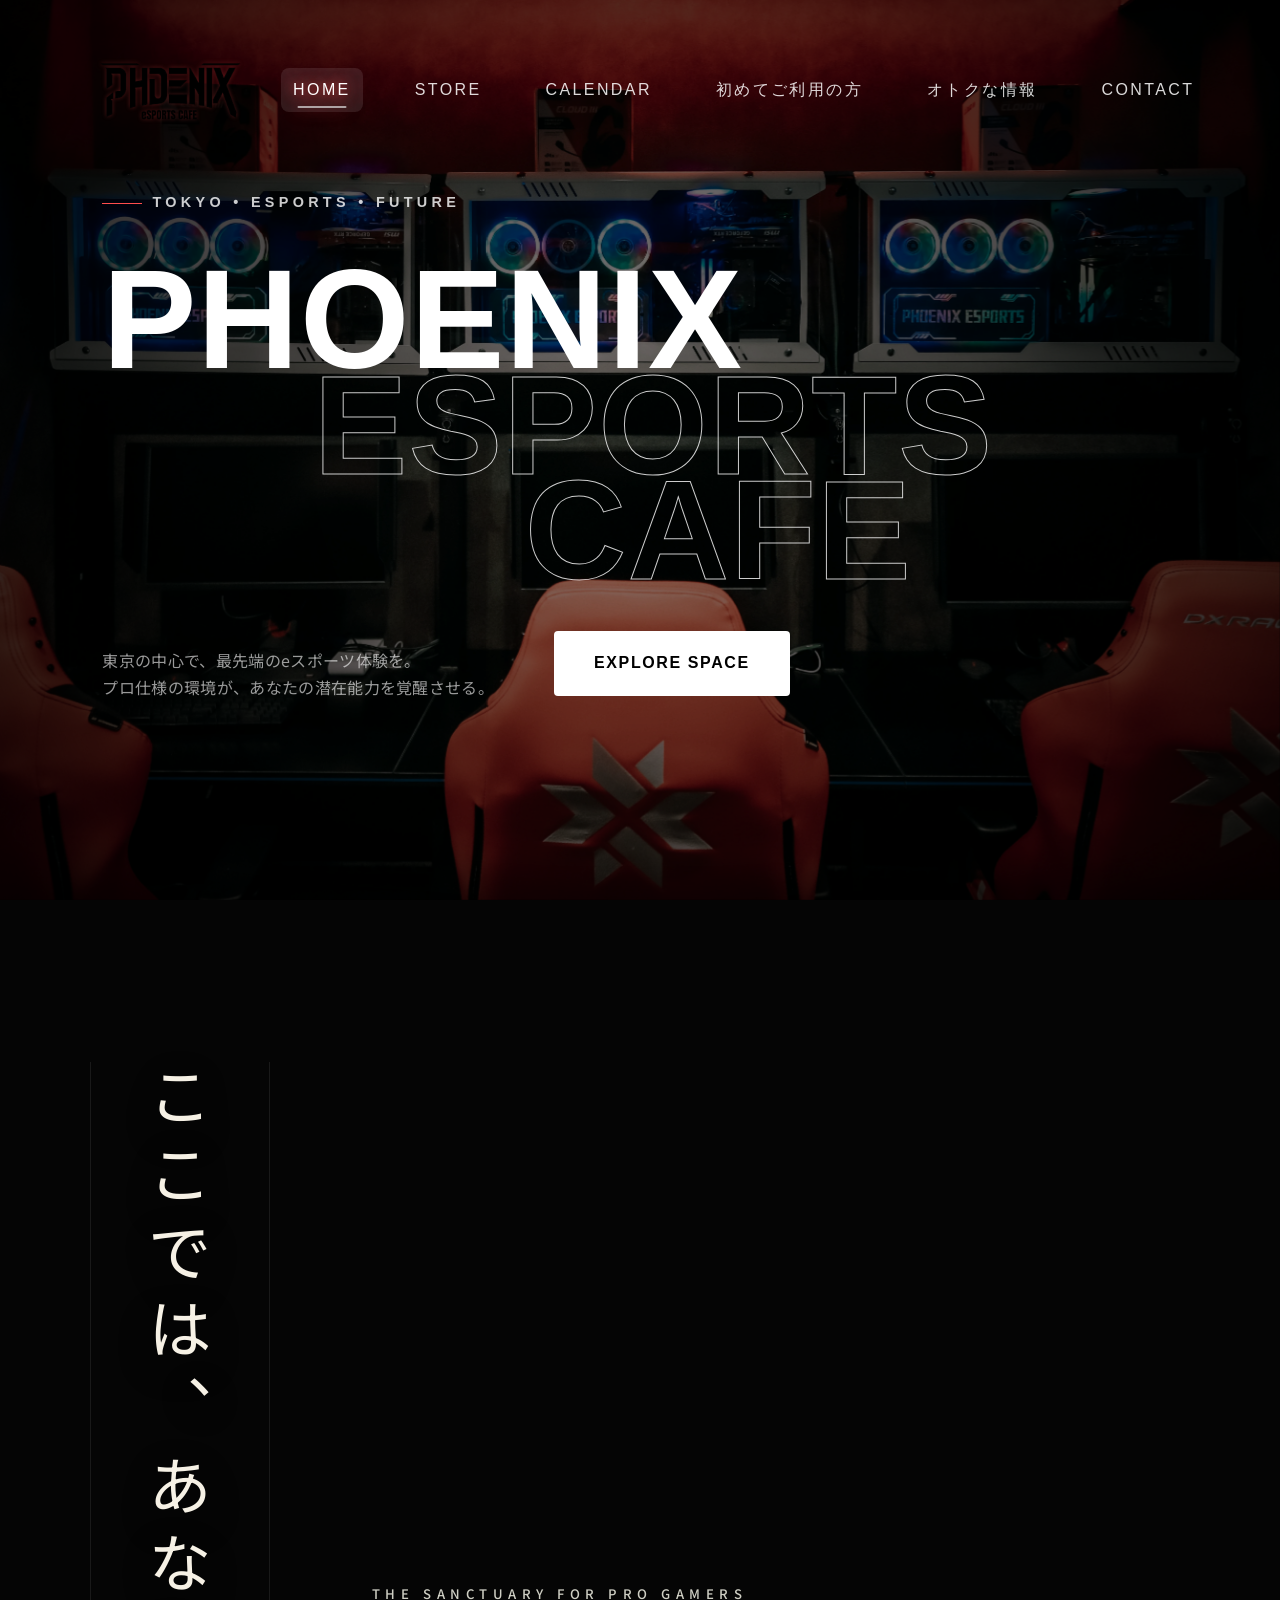
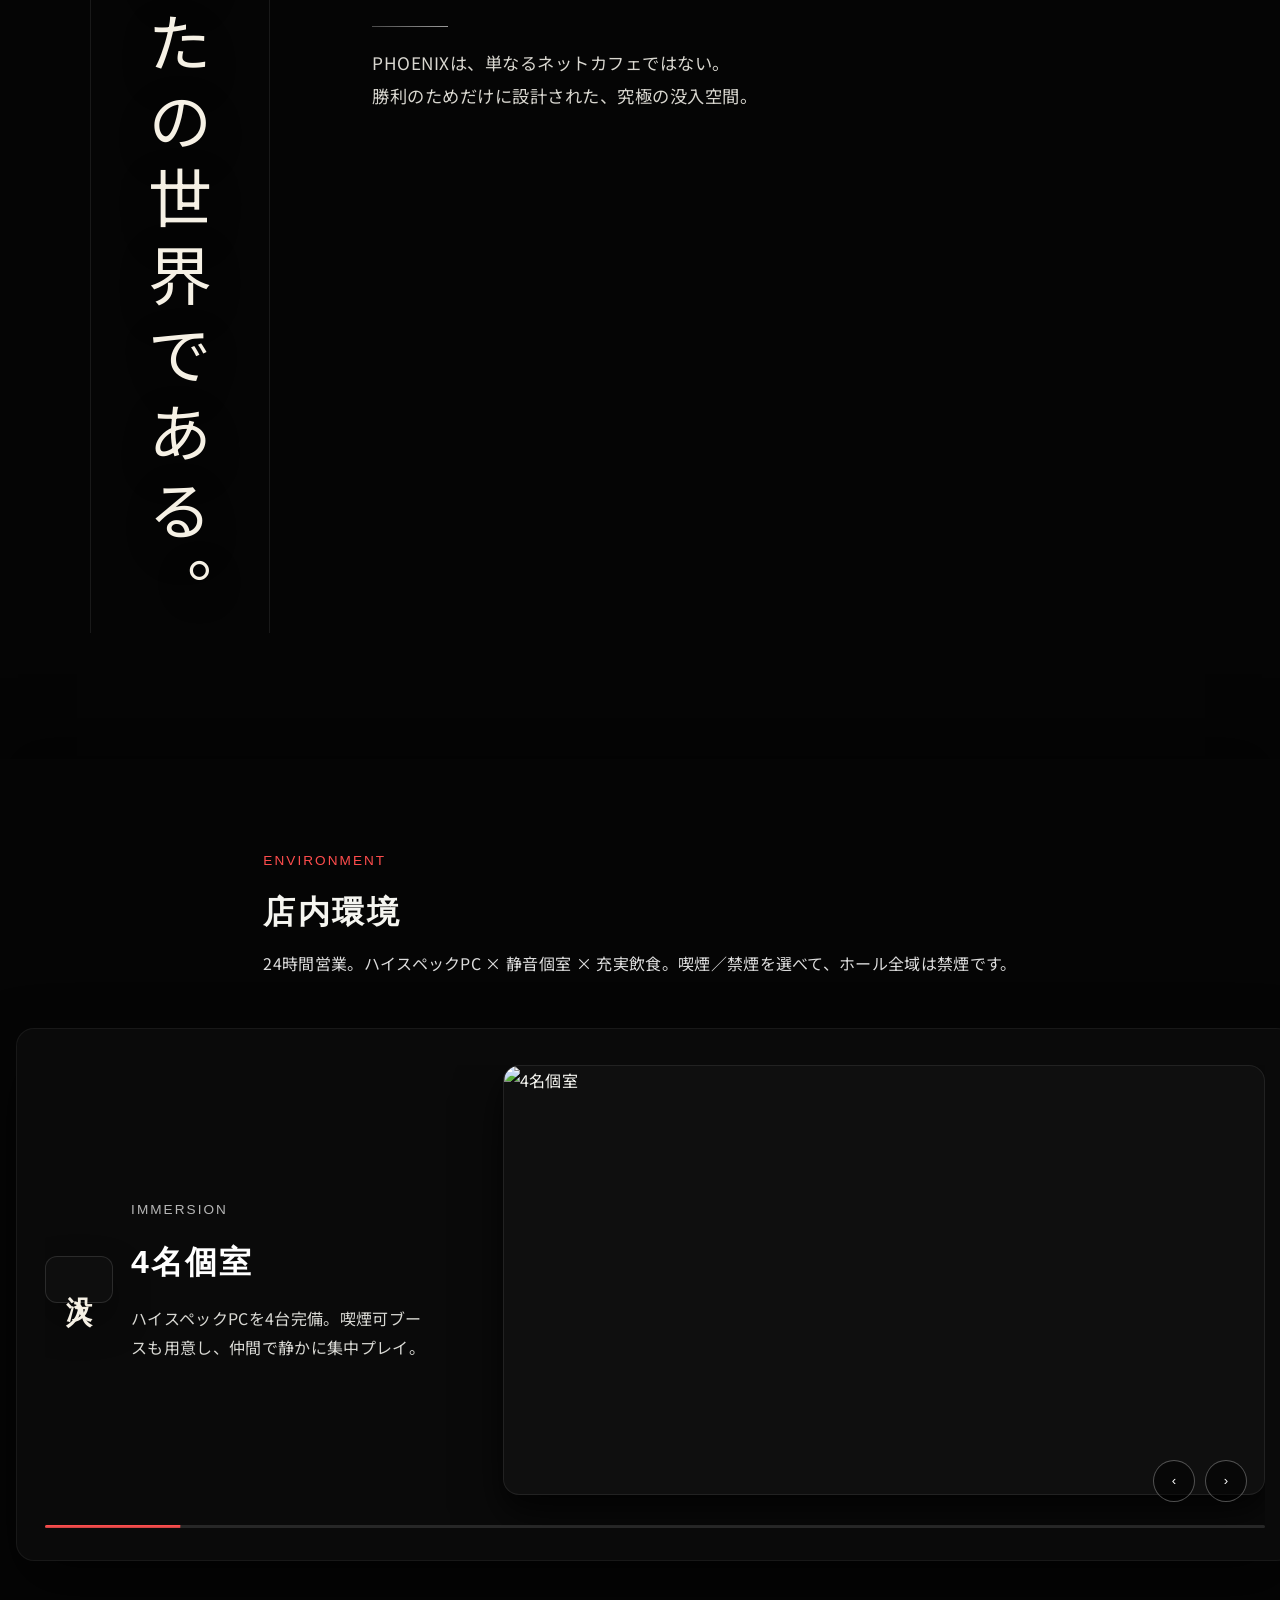
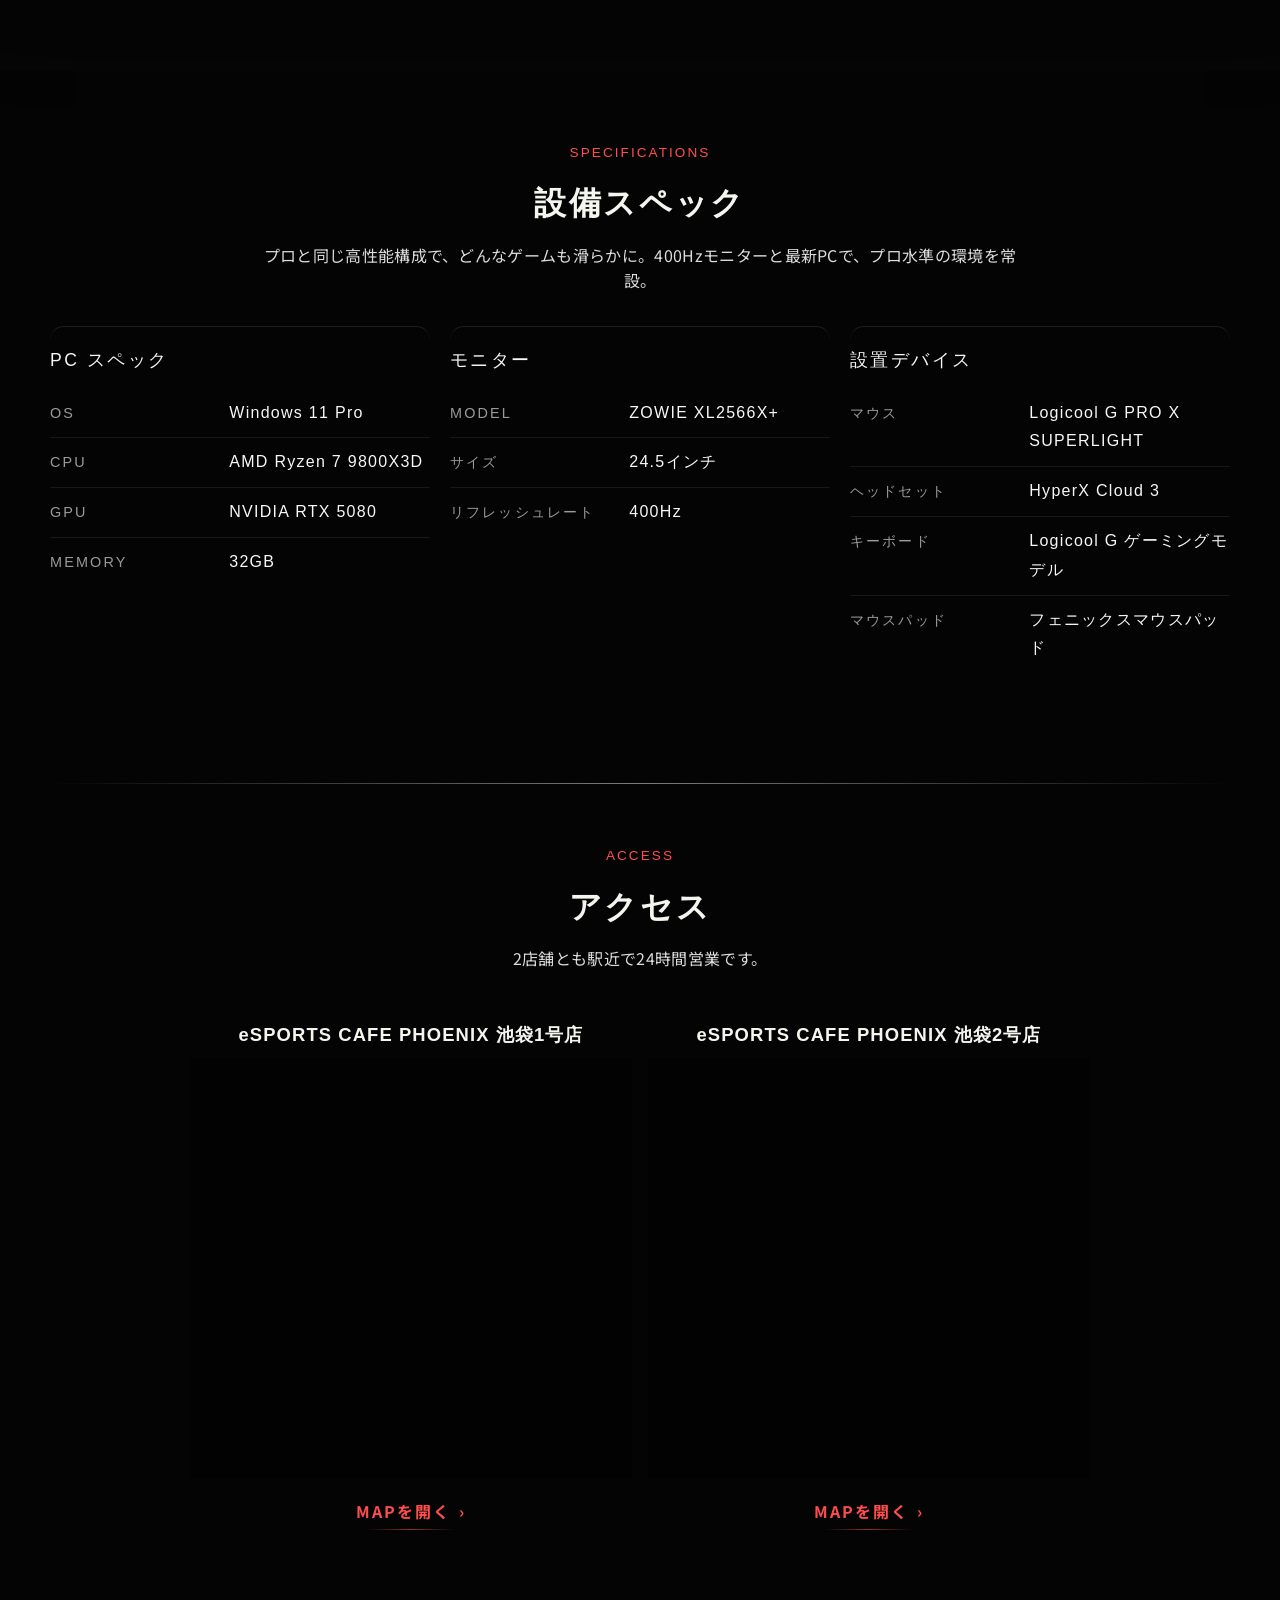
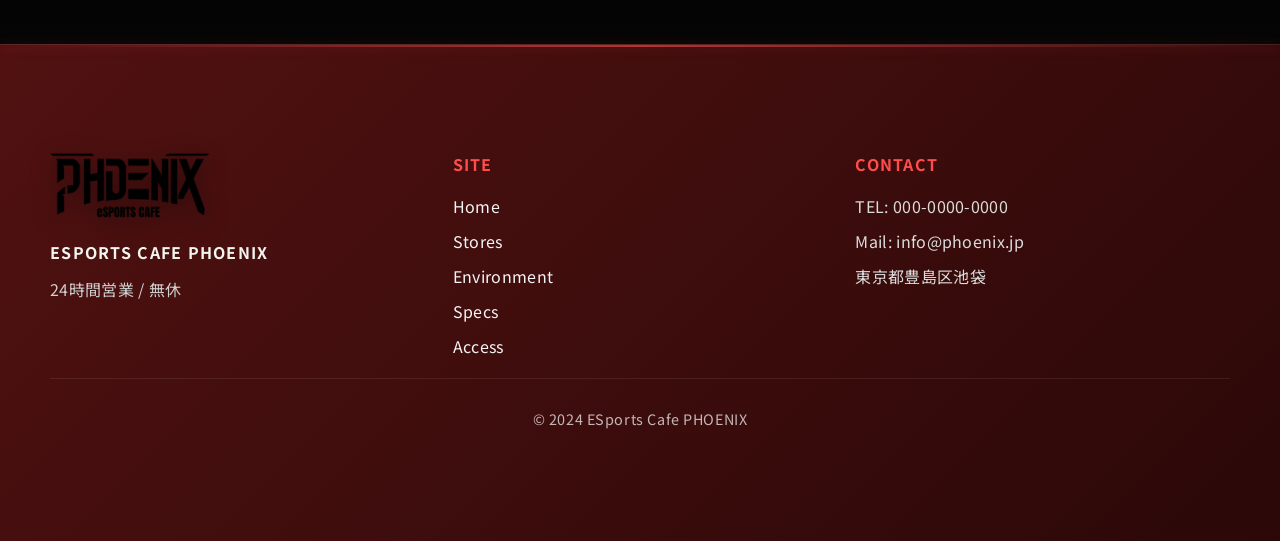
==== commit 38541fc2: "Refactor: Upgrade Hero to cinematic parallax style & Glassmorphism header" ====
--- a/index.html
+++ b/index.html
@@ -18,13 +18,17 @@
     <!-- Google Fonts 预连接，优化字体加载性能 -->
     <link rel="preconnect" href="https://fonts.googleapis.com" />
     <link rel="preconnect" href="https://fonts.gstatic.com" crossorigin />
-
-    <!-- 引入 Google Fonts 字体库 -->
-    <!-- Outfit: 现代无衬线字体，用于英文内容 -->
-    <!-- Yusei Magic: 日文装饰字体，用于特殊标题 -->
-    <!-- Zen Old Mincho: 日文衬线字体，用于品牌文案 -->
+    <link rel="preconnect" href="https://api.fontshare.com" crossorigin />
+
+    <!-- 引入字体库 -->
+    <!-- Clash Display: 锋利未来感字体，用于英文/数字/标题 -->
     <link
-      href="https://fonts.googleapis.com/css2?family=Outfit:wght@100..900&family=Yusei+Magic&family=Zen+Old+Mincho:wght@400;700&display=swap"
+      href="https://api.fontshare.com/v2/css?f[]=clash-display@400,500,600,700&display=swap"
+      rel="stylesheet"
+    />
+    <!-- Noto Sans JP: 日文正文字体 -->
+    <link
+      href="https://fonts.googleapis.com/css2?family=Noto+Sans+JP:wght@300;400;500;700&display=swap"
       rel="stylesheet"
     />
 
@@ -43,18 +47,10 @@
     <!-- 页头导航区域 -->
     <!-- ============================================ -->
     <header>
-      <!-- 主导航栏 -->
       <nav class="navbar" aria-label="Primary">
-        <!-- Logo 链接，点击返回首页 -->
         <a class="nav_logo" href="#home" aria-label="PHOENIX">
-          <img
-            src="images/index/phoenixesports-logo.webp"
-            alt="PHOENIX logo"
-          />
+          <img src="images/index/phoenixesports-logo.webp" alt="PHOENIX logo" />
         </a>
-
-        <!-- 移动端导航菜单切换按钮 -->
-        <!-- 仅在移动设备上显示，用于展开/收起导航菜单 -->
         <button
           class="nav_toggle"
           aria-label="Toggle navigation"
@@ -62,9 +58,6 @@
         >
           <span class="nav_toggle_bar" aria-hidden="true"></span>
         </button>
-
-        <!-- 导航链接容器 -->
-        <!-- 包含所有主要页面的导航链接 -->
         <div class="nav_links" id="primary-nav">
           <a href="#home" class="nav-link active">home</a>
           <a href="store.html" class="nav-link">store</a>
@@ -82,26 +75,34 @@
       <!-- ============================================ -->
       <!-- 首页 Hero 区域（欢迎区域） -->
       <!-- ============================================ -->
-      <!-- 全屏固定背景，包含欢迎文字和品牌信息 -->
-      <section class="begining" id="home">
-        <!-- 欢迎消息容器 -->
-        <!-- 使用 Yusei Magic 字体显示日文标题 -->
-        <div class="begining_message yusei-magic-regular">
-          <!-- 欢迎语：ようこそ（欢迎） -->
-          <!-- 使用滚动动画效果，从右侧滑入 -->
-          <p class="greet heading-13 reveal-on-scroll scroll-slide-right">
-            ようこそ
-          </p>
-          <!-- 品牌名称：ESPORTS CAFE PHOENIX -->
-          <!-- 使用滚动动画效果，从左侧滑入 -->
-          <p class="midline reveal-on-scroll heading-13 scroll-slide-left">
-            ESPORTS CAFE PHOENIX
-          </p>
-          <!-- 品牌标语：アナタのサードプレイスへ（前往您的第三空间） -->
-          <!-- 使用滚动动画效果，从右侧滑入 -->
-          <p class="subline reveal-on-scroll heading-13 scroll-slide-right">
-            アナタのサードプレイスへ
-          </p>
+      <section class="hero-section" id="home">
+        <div class="hero-bg">
+          <img
+            src="images/index/begin_background.webp"
+            alt="Background"
+            class="parallax-img"
+            loading="eager"
+          />
+        </div>
+        <div class="hero-content">
+          <div class="label-box fade-up">
+            <div class="line"></div>
+            <span>Tokyo • Esports • Future</span>
+          </div>
+          <h1 class="hero-title">
+            <span class="line solid reveal-text">PHOENIX</span>
+
+            <span class="line outline shift-1 reveal-text">ESPORTS</span>
+
+            <span class="line outline shift-2 reveal-text">CAFE</span>
+          </h1>
+          <div class="bottom-row fade-up">
+            <p>
+              東京の中心で、最先端のeスポーツ体験を。<br />
+              プロ仕様の環境が、あなたの潜在能力を覚醒させる。
+            </p>
+            <a href="store.html" class="cta-btn">EXPLORE SPACE</a>
+          </div>
         </div>
       </section>
 
@@ -109,7 +110,7 @@
         <section class="brand-concept reveal-on-scroll fade-in-up">
           <div class="brand-inner">
             <div class="brand-vertical">
-              <span class="brand-jp-copy">日常を、置き去りにせよ。</span>
+              <span class="brand-jp-copy">ここでは、あなたの世界である。</span>
             </div>
             <div class="brand-en">
               <p class="brand-en-eyebrow">THE SANCTUARY FOR PRO GAMERS</p>
@@ -560,7 +561,12 @@
       </div>
     </main>
 
+    <!-- GSAP 动画库 -->
+    <script src="https://cdn.jsdelivr.net/npm/gsap@3.12.5/dist/gsap.min.js"></script>
+    <script src="https://cdn.jsdelivr.net/npm/gsap@3.12.5/dist/ScrollTrigger.min.js"></script>
+    <!-- Swiper 轮播图库 -->
     <script src="https://cdn.jsdelivr.net/npm/swiper@11/swiper-bundle.min.js"></script>
+    <!-- 主脚本 -->
     <script src="js/main.js?v=20241212"></script>
   </body>
 </html>
--- a/css/style.css
+++ b/css/style.css
@@ -5,9 +5,14 @@
 
 body {
   margin: 0;
-  font-family: "Outfit", "Noto Sans JP", system-ui, sans-serif;
+  font-family: "Noto Sans JP", sans-serif;
+  font-weight: 400;
   background-color: #020202;
-  color: #f0f0f0;
+  color: #f5f5f0;
+  line-height: 1.8;
+  letter-spacing: 0.02em;
+  -webkit-font-smoothing: antialiased;
+  -moz-osx-font-smoothing: grayscale;
 }
 @media (max-width: 640px) {
   body {
@@ -15,14 +20,33 @@
   }
 }
 
-h1, h2, h3, h4, h5, h6 {
-  font-weight: 300;
-  letter-spacing: 0.12em;
-  color: #f5f5f5;
-}
-
-p, li, span {
-  letter-spacing: 0.08em;
+h1, h2, h3, h4, h5, h6,
+.nav-link, .nav_logo,
+.eyebrow, .label-box span,
+.cta-btn, .btn-primary, .store-link,
+.store-number, .pricing-item-price, .pricing-store-number,
+.spec-label, .spec-value,
+.env-tag, .env-sub, .env-tag-vertical, .slide-number, .env-info h3 {
+  font-family: "Clash Display", sans-serif !important;
+  font-weight: 600;
+  letter-spacing: 0.04em;
+}
+
+h1 {
+  font-weight: 700;
+  letter-spacing: 0.04em !important;
+  text-transform: uppercase;
+}
+
+.eyebrow, .nav-link, .spec-label, .env-sub, .store-info-label, .pricing-item-type {
+  letter-spacing: 0.15em !important;
+  text-transform: uppercase;
+  font-weight: 500;
+}
+
+.pricing-item-price, .store-number, .spec-value {
+  font-variant-numeric: tabular-nums;
+  letter-spacing: 0.02em;
 }
 
 header {
@@ -294,7 +318,7 @@
   margin: 0;
   letter-spacing: 0.5em;
   font-size: 1.3rem;
-  font-family: "Zen Old Mincho", serif;
+  font-family: "Noto Sans JP", sans-serif;
   font-weight: 400;
 }
 @media (max-width: 640px) {
@@ -401,7 +425,7 @@
 }
 
 .yusei-magic-regular {
-  font-family: "Yusei Magic", sans-serif;
+  font-family: "Clash Display", sans-serif;
   font-weight: 400;
   font-style: normal;
 }
@@ -409,7 +433,7 @@
 .main-content-wrapper {
   position: relative;
   z-index: 10;
-  margin-top: 100vh;
+  margin-top: 0 !important;
   background-color: #050505;
   box-shadow: 0 -22px 40px rgba(0, 0, 0, 0.45);
 }
@@ -495,7 +519,7 @@
   overflow: visible;
 }
 .brand-concept .brand-jp-copy {
-  font-family: "Zen Old Mincho", serif;
+  font-family: "Noto Sans JP", sans-serif;
   font-size: clamp(2.8rem, 5vw, 4rem);
   color: #f6f1e5;
   letter-spacing: 0.22em;
@@ -724,7 +748,7 @@
   color: #f1f1f1;
 }
 .product.environment .env-tag-vertical {
-  font-family: "Zen Old Mincho", serif;
+  font-family: "Clash Display", sans-serif;
   writing-mode: vertical-rl;
   letter-spacing: 0.18em;
   font-size: 1.6rem;
@@ -1032,7 +1056,7 @@
   font-weight: 700;
   color: #ff4d4d;
   letter-spacing: 0.1em;
-  font-family: "Outfit", monospace;
+  font-family: "Clash Display", sans-serif;
 }
 .store-card .store-card-header h3 {
   margin: 0;
@@ -1087,7 +1111,7 @@
   color: rgba(255, 255, 255, 0.6);
   letter-spacing: 0.1em;
   text-transform: uppercase;
-  font-family: "Outfit", sans-serif;
+  font-family: "Clash Display", sans-serif;
 }
 .store-card .store-card-content .store-info-value {
   font-size: 0.95rem;
@@ -1429,7 +1453,7 @@
   font-weight: 700;
   color: #ff4d4d;
   letter-spacing: 0.1em;
-  font-family: "Outfit", monospace;
+  font-family: "Clash Display", sans-serif;
   min-width: 48px;
   text-shadow: 0 0 20px rgba(255, 77, 77, 0.5);
   position: relative;
@@ -1540,7 +1564,7 @@
   color: rgba(255, 255, 255, 0.6);
   letter-spacing: 0.1em;
   text-transform: uppercase;
-  font-family: "Outfit", sans-serif;
+  font-family: "Clash Display", sans-serif;
   font-weight: 500;
 }
 .pricing-card .pricing-item .pricing-item-price {
@@ -1548,7 +1572,7 @@
   color: #ff4d4d;
   font-weight: 700;
   letter-spacing: 0.02em;
-  font-family: "Outfit", monospace;
+  font-family: "Clash Display", sans-serif;
   display: flex;
   align-items: baseline;
   gap: 2px;
@@ -2042,14 +2066,14 @@
   font-size: 0.9rem;
   letter-spacing: 0.12em;
   text-transform: uppercase;
-  font-family: "Outfit", sans-serif;
+  font-family: "Clash Display", sans-serif;
 }
 .spec-card .spec-value {
   color: #f7f7f7;
   font-size: 1rem;
   font-weight: 500;
   letter-spacing: 0.08em;
-  font-family: "Outfit", monospace;
+  font-family: "Clash Display", sans-serif;
 }
 .spec-card .spec-value a {
   color: #ff4d4d;
@@ -2336,4 +2360,305 @@
     opacity: 0.6;
     transform: translate(-50%, -50%) scale(1.1);
   }
+}
+header {
+  position: fixed;
+  top: 0;
+  left: 0;
+  width: 100%;
+  z-index: 100;
+  padding: 40px 60px;
+  transition: all 0.4s ease;
+  pointer-events: none;
+  background: transparent;
+  box-sizing: border-box;
+  overflow-x: hidden;
+}
+header.scrolled {
+  padding: 30px 60px;
+  background: rgba(10, 10, 10, 0.4);
+  backdrop-filter: blur(30px) saturate(180%);
+  -webkit-backdrop-filter: blur(30px) saturate(180%);
+  border-bottom: 1px solid rgba(255, 255, 255, 0.08);
+}
+header.nav-hidden {
+  transform: translateY(-120%);
+}
+@media (max-width: 768px) {
+  header {
+    padding: 30px 30px;
+  }
+  header.scrolled {
+    padding: 25px 30px;
+  }
+}
+@media (max-width: 480px) {
+  header {
+    padding: 25px 20px;
+  }
+  header.scrolled {
+    padding: 20px 20px;
+  }
+}
+
+.navbar {
+  display: flex;
+  align-items: center;
+  justify-content: space-between;
+  max-width: 1600px;
+  width: 100%;
+  margin: 0 auto;
+  pointer-events: auto;
+  box-sizing: border-box;
+  padding: 20px 40px;
+  gap: 40px;
+  background: transparent;
+  backdrop-filter: none;
+  -webkit-backdrop-filter: none;
+  border: none;
+  border-radius: 0;
+  box-shadow: none;
+}
+@media (max-width: 1200px) {
+  .navbar {
+    padding: 18px 30px;
+    gap: 30px;
+  }
+}
+@media (max-width: 768px) {
+  .navbar {
+    padding: 16px 24px;
+    gap: 20px;
+  }
+}
+@media (max-width: 480px) {
+  .navbar {
+    padding: 14px 20px;
+    gap: 15px;
+  }
+}
+.navbar .nav_logo {
+  flex-shrink: 0;
+}
+.navbar .nav_logo img {
+  height: 60px;
+  width: auto;
+  display: block;
+  transition: transform 0.3s ease;
+}
+@media (max-width: 768px) {
+  .navbar .nav_logo img {
+    height: 50px;
+  }
+}
+@media (max-width: 480px) {
+  .navbar .nav_logo img {
+    height: 40px;
+  }
+}
+.navbar .nav_logo img:hover {
+  transform: scale(1.05);
+}
+.navbar .nav_links {
+  display: flex;
+  gap: 40px;
+  flex-wrap: nowrap;
+  align-items: center;
+  flex-shrink: 1;
+  min-width: 0;
+}
+@media (max-width: 1200px) {
+  .navbar .nav_links {
+    gap: 30px;
+  }
+}
+@media (max-width: 1100px) {
+  .navbar .nav_links {
+    gap: 25px;
+  }
+}
+@media (max-width: 960px) {
+  .navbar .nav_links {
+    display: none;
+  }
+}
+.navbar .nav_links .nav-link {
+  font-family: "Clash Display", sans-serif;
+  font-size: 1rem;
+  font-weight: 500;
+  letter-spacing: 0.15em;
+  color: rgba(255, 255, 255, 0.85);
+  text-transform: uppercase;
+  text-decoration: none;
+  transition: all 0.3s ease;
+  white-space: nowrap;
+  flex-shrink: 0;
+  padding: 8px 12px;
+  border-radius: 8px;
+  position: relative;
+}
+@media (max-width: 1200px) {
+  .navbar .nav_links .nav-link {
+    font-size: 0.9rem;
+    padding: 6px 10px;
+  }
+}
+.navbar .nav_links .nav-link:hover, .navbar .nav_links .nav-link.active {
+  color: #fff;
+  background: rgba(255, 255, 255, 0.1);
+}
+.navbar .nav_links .nav-link.active::after {
+  content: "";
+  position: absolute;
+  bottom: 4px;
+  left: 50%;
+  transform: translateX(-50%);
+  width: 60%;
+  height: 2px;
+  background: rgba(255, 255, 255, 0.6);
+  border-radius: 2px;
+}
+
+.hero-section {
+  height: 100vh;
+  width: 100%;
+  position: relative;
+  display: flex;
+  align-items: center;
+  justify-content: flex-start;
+  background: #000;
+  overflow: hidden;
+}
+.hero-section .hero-bg {
+  position: absolute;
+  inset: 0;
+  z-index: 0;
+  pointer-events: none;
+}
+.hero-section .hero-bg img {
+  width: 100%;
+  height: 100%;
+  -o-object-fit: cover;
+     object-fit: cover;
+  opacity: 0.6;
+  will-change: transform;
+}
+.hero-section .hero-bg::after {
+  content: "";
+  position: absolute;
+  inset: 0;
+  background: radial-gradient(circle at center, rgba(0, 0, 0, 0) 0%, rgba(0, 0, 0, 0.8) 100%);
+}
+.hero-section .hero-content {
+  position: relative;
+  z-index: 2;
+  width: 100%;
+  padding: 0 8vw;
+  max-width: 1400px;
+  margin: 0 auto;
+}
+.hero-section .hero-content .label-box {
+  display: inline-flex;
+  align-items: center;
+  gap: 10px;
+  margin-bottom: 24px;
+  opacity: 1;
+  visibility: visible;
+}
+.hero-section .hero-content .label-box .line {
+  width: 40px;
+  height: 1px;
+  background: #ff4d4d;
+}
+.hero-section .hero-content .label-box span {
+  font-family: "Clash Display", sans-serif;
+  font-size: 0.9rem;
+  letter-spacing: 0.3em;
+  text-transform: uppercase;
+  color: rgba(255, 255, 255, 0.8);
+}
+.hero-section .hero-content h1.hero-title {
+  font-family: "Clash Display", sans-serif;
+  font-weight: 700;
+  text-transform: uppercase;
+  line-height: 0.85;
+  margin-bottom: 40px;
+  display: flex;
+  flex-direction: column;
+}
+.hero-section .hero-content h1.hero-title .line {
+  display: block;
+  font-size: clamp(4rem, 11vw, 10rem);
+  transition: none;
+  opacity: 1;
+  visibility: visible;
+}
+.hero-section .hero-content h1.hero-title .solid {
+  color: #fff;
+  z-index: 2;
+}
+.hero-section .hero-content h1.hero-title .outline {
+  color: transparent;
+  -webkit-text-stroke: 1px rgba(255, 255, 255, 0.8);
+  z-index: 1;
+  transition: color 0.3s ease;
+}
+.hero-section .hero-content h1.hero-title .outline:hover {
+  color: rgba(255, 255, 255, 0.1);
+}
+.hero-section .hero-content h1.hero-title .shift-1 {
+  margin-left: 1.5em;
+  margin-top: -0.1em;
+}
+.hero-section .hero-content h1.hero-title .shift-2 {
+  margin-left: 3em;
+  margin-top: -0.1em;
+}
+@media (max-width: 768px) {
+  .hero-section .hero-content h1.hero-title .line {
+    font-size: 15vw;
+    line-height: 0.9;
+  }
+  .hero-section .hero-content h1.hero-title .shift-1 {
+    margin-left: 0.5em;
+  }
+  .hero-section .hero-content h1.hero-title .shift-2 {
+    margin-left: 1em;
+  }
+}
+.hero-section .hero-content .bottom-row {
+  display: flex;
+  align-items: flex-start;
+  gap: 60px;
+  margin-top: 20px;
+  opacity: 1;
+  visibility: visible;
+}
+@media (max-width: 768px) {
+  .hero-section .hero-content .bottom-row {
+    flex-direction: column;
+    gap: 30px;
+  }
+}
+.hero-section .hero-content .bottom-row p {
+  max-width: 400px;
+  font-size: 1rem;
+  line-height: 1.7;
+  color: rgba(255, 255, 255, 0.6);
+  font-family: "Noto Sans JP", sans-serif;
+}
+.hero-section .hero-content .bottom-row .cta-btn {
+  padding: 18px 40px;
+  background: #fff;
+  color: #000;
+  font-family: "Clash Display", sans-serif;
+  font-weight: 600;
+  letter-spacing: 0.1em;
+  text-decoration: none;
+  border-radius: 4px;
+  transition: transform 0.3s ease, background 0.3s ease;
+}
+.hero-section .hero-content .bottom-row .cta-btn:hover {
+  transform: translateY(-5px);
+  background: rgba(255, 255, 255, 0.9);
 }/*# sourceMappingURL=style.css.map */
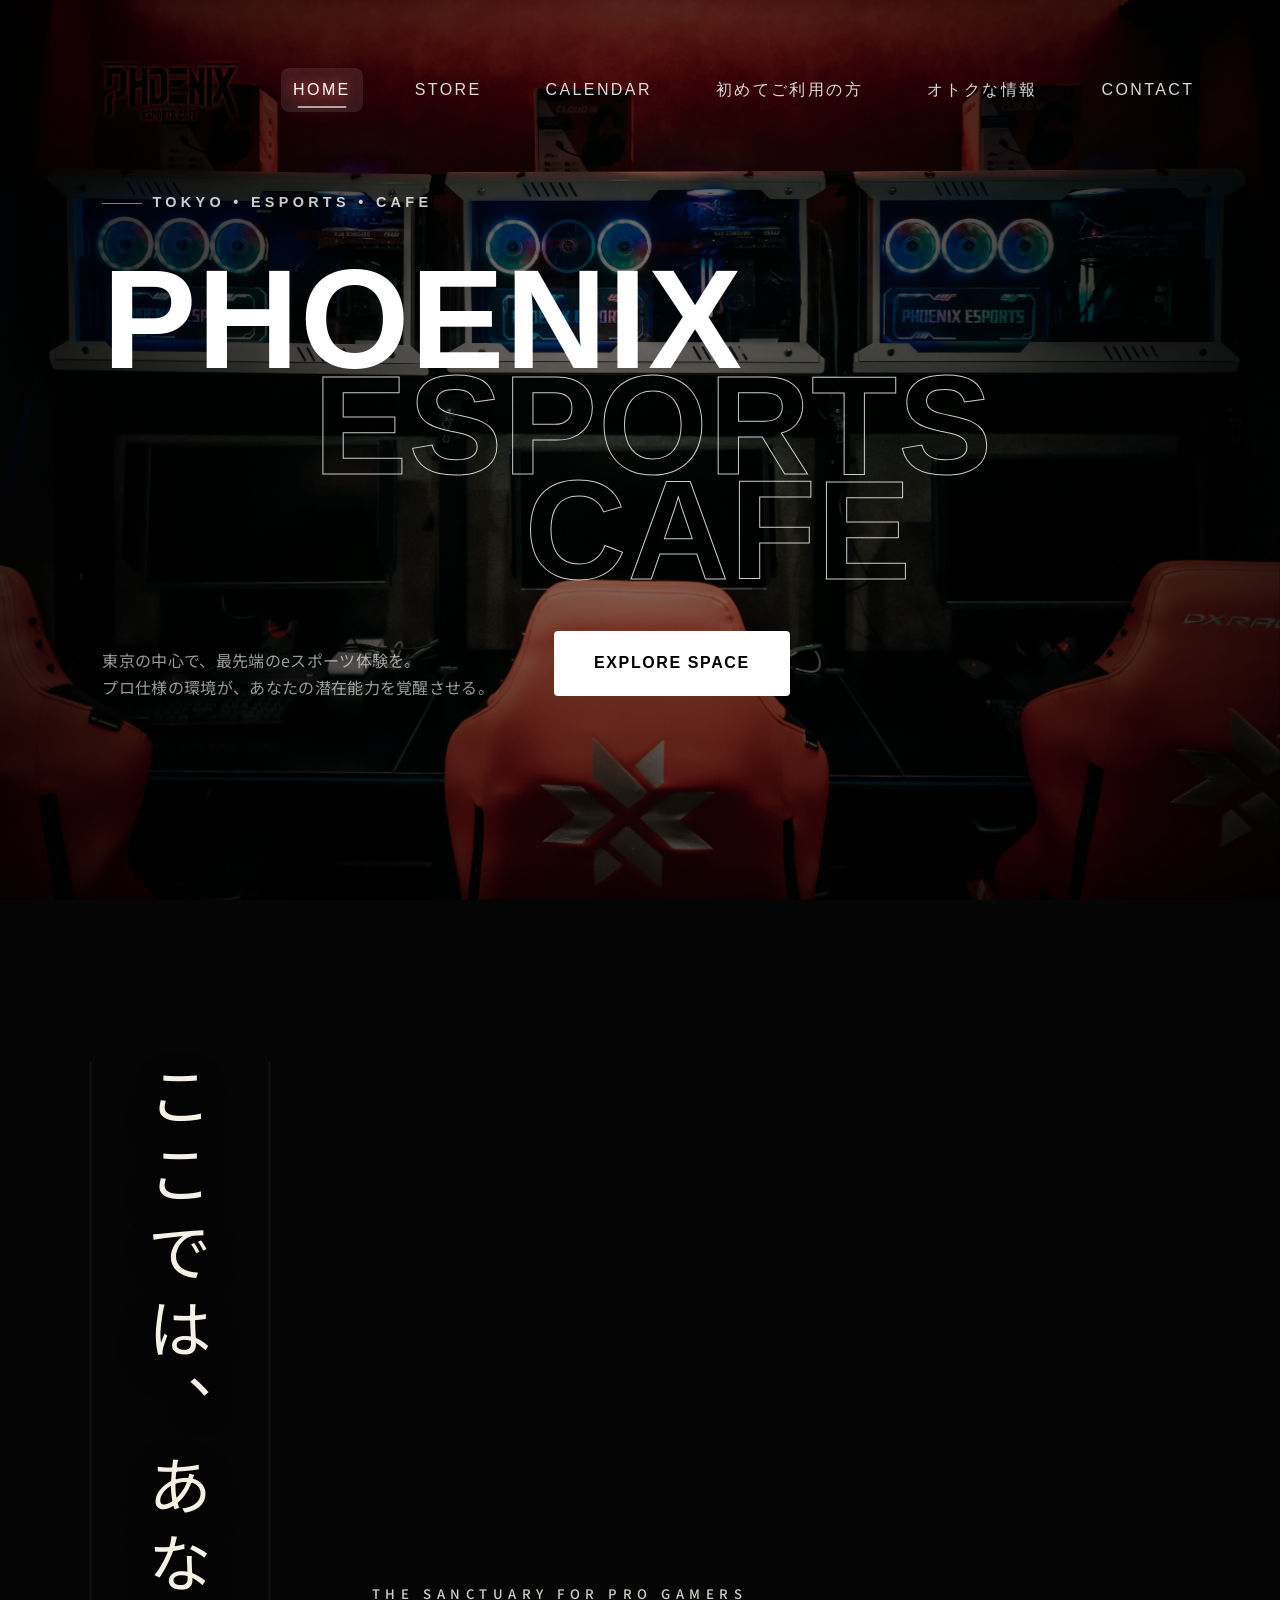
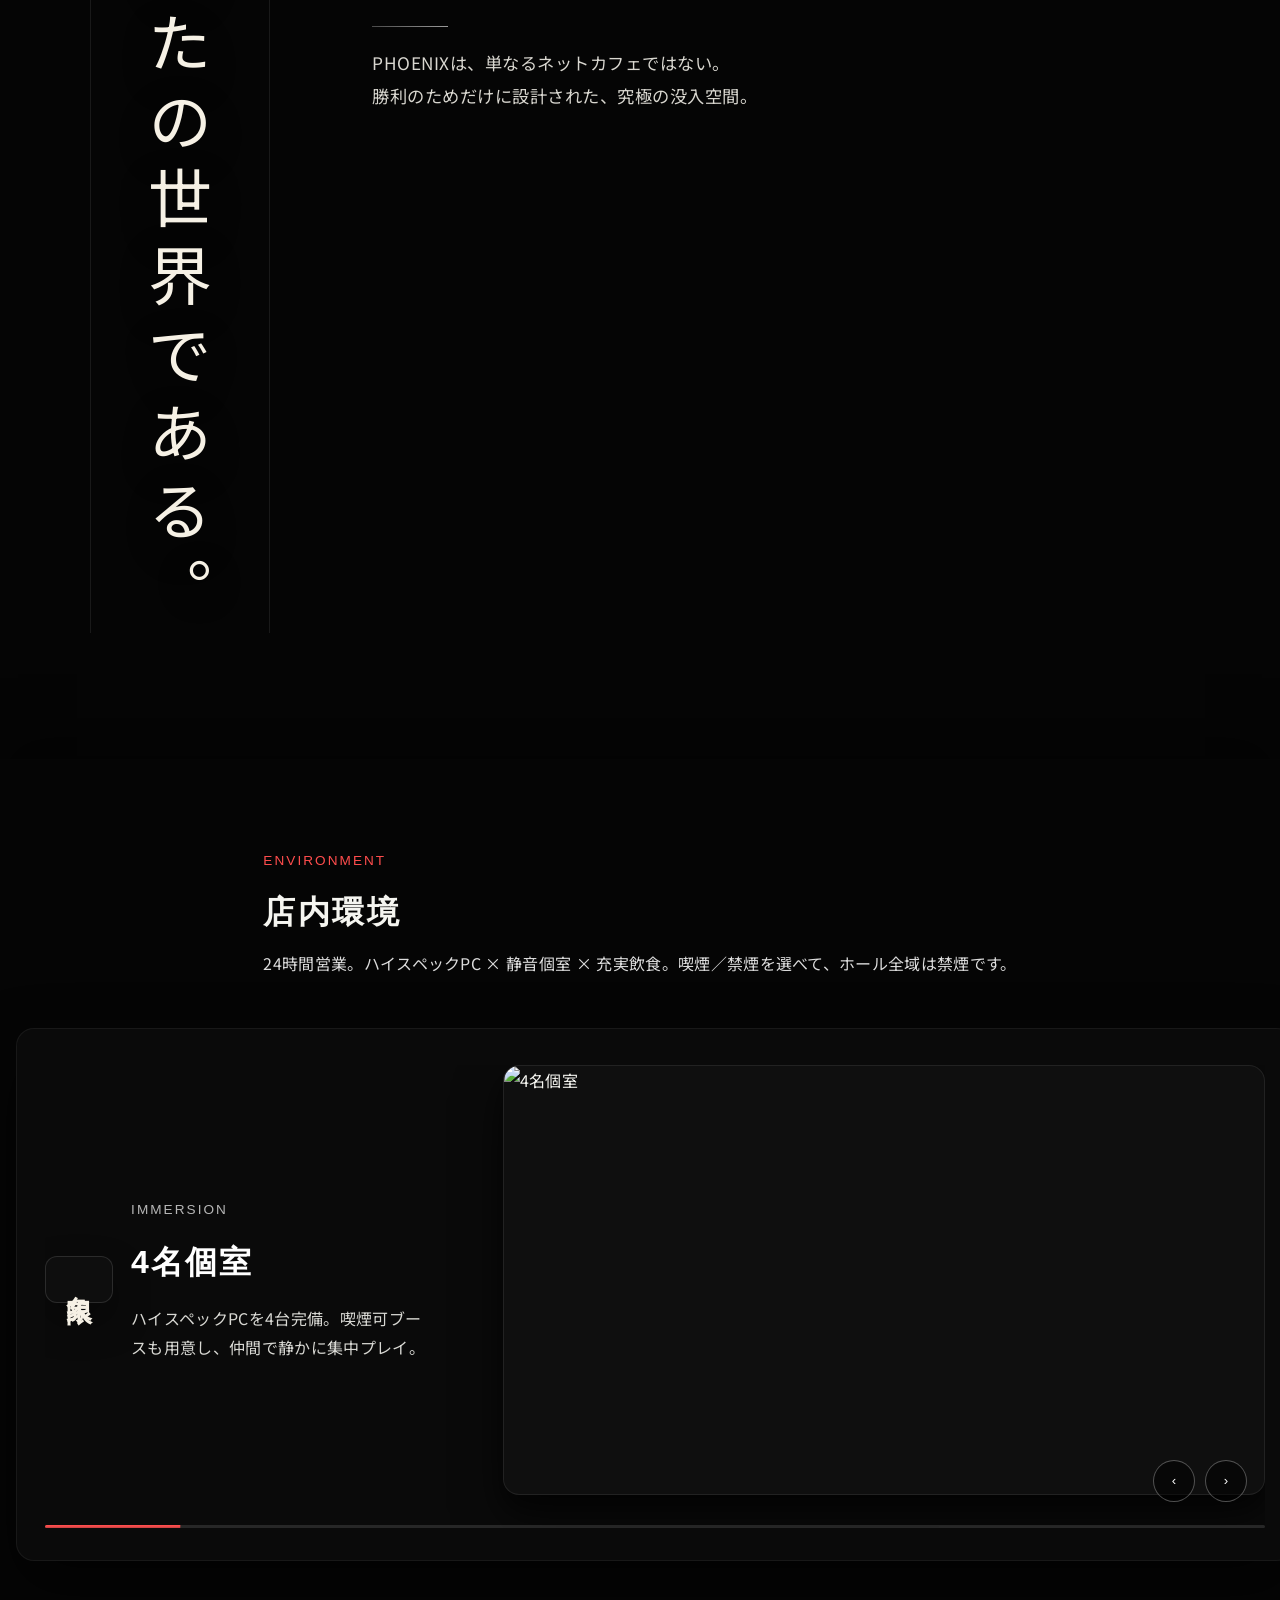
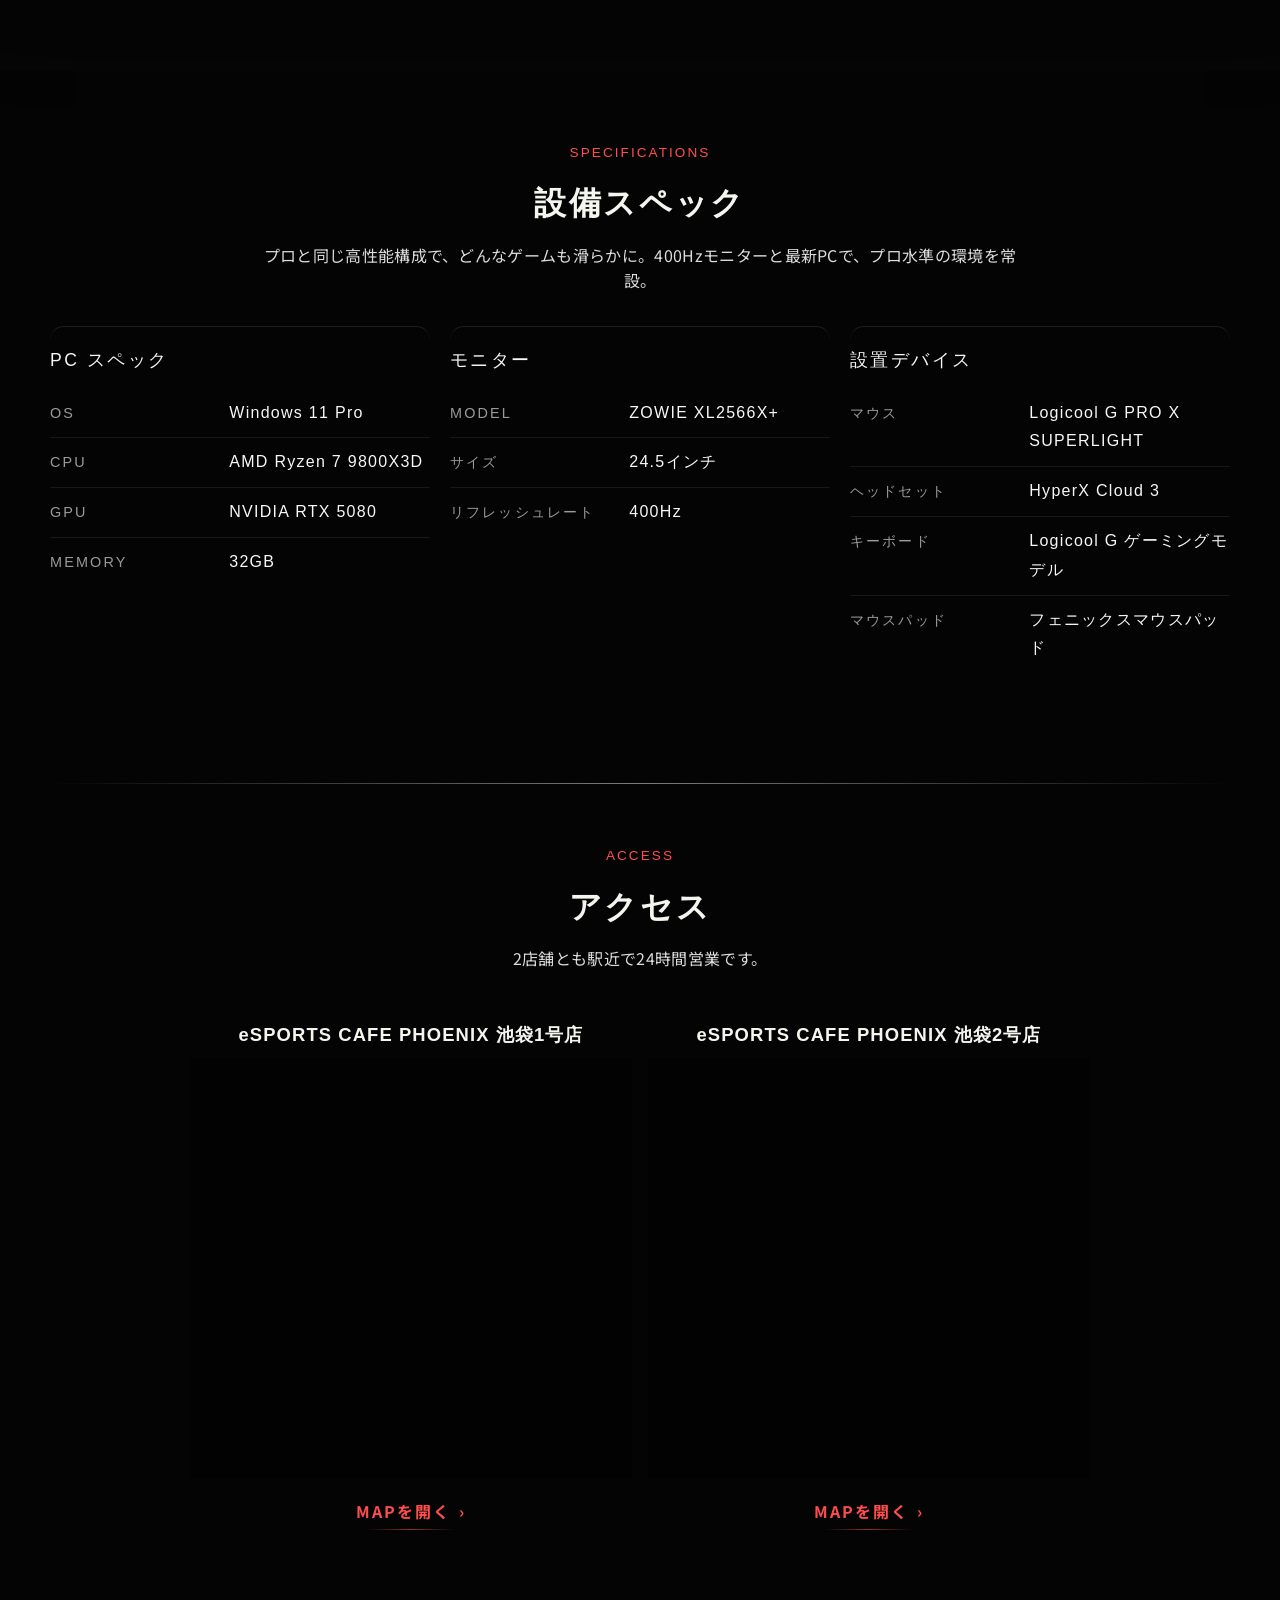
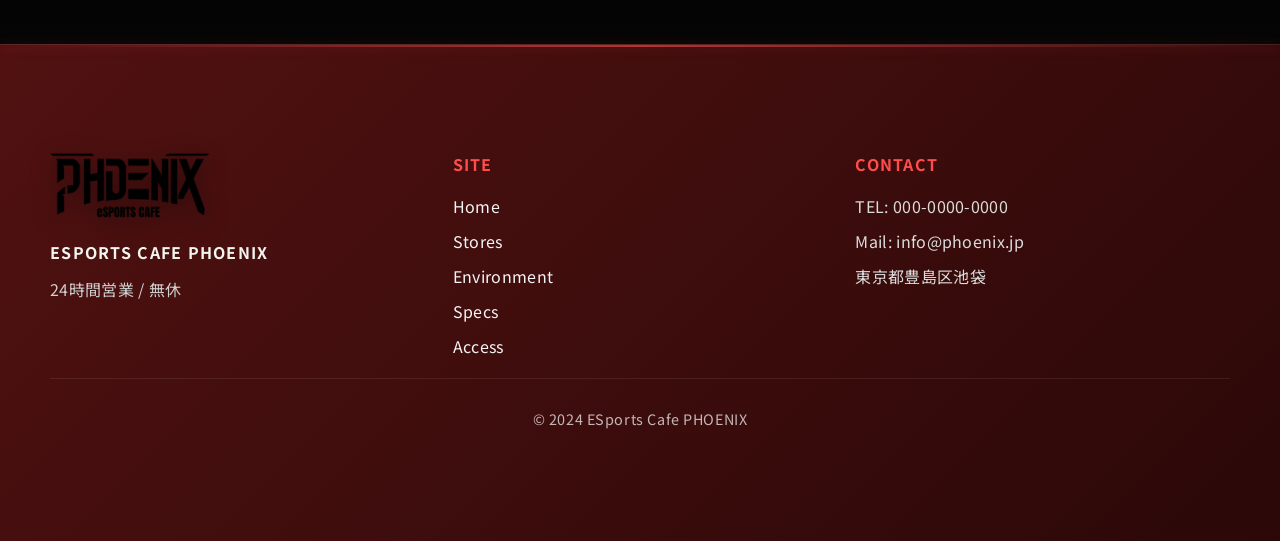
==== commit f1d4839d: "Update index.html: Change text labels for hero section and environment tags" ====
--- a/index.html
+++ b/index.html
@@ -87,7 +87,7 @@
         <div class="hero-content">
           <div class="label-box fade-up">
             <div class="line"></div>
-            <span>Tokyo • Esports • Future</span>
+            <span>Tokyo • Esports • CAFE</span>
           </div>
           <h1 class="hero-title">
             <span class="line solid reveal-text">PHOENIX</span>
@@ -139,7 +139,7 @@
                       <span
                         class="env-tag-vertical"
                         data-swiper-parallax-y="-60"
-                        >没入</span
+                        >象限</span
                       >
                       <div class="env-text-block">
                         <p class="env-sub" data-swiper-parallax-y="-40">
@@ -167,7 +167,7 @@
                       <span
                         class="env-tag-vertical"
                         data-swiper-parallax-y="-60"
-                        >連携</span
+                        >三元</span
                       >
                       <div class="env-text-block">
                         <p class="env-sub" data-swiper-parallax-y="-40">
@@ -195,7 +195,7 @@
                       <span
                         class="env-tag-vertical"
                         data-swiper-parallax-y="-60"
-                        >覚醒</span
+                        >対極</span
                       >
                       <div class="env-text-block">
                         <p class="env-sub" data-swiper-parallax-y="-40">
@@ -223,7 +223,7 @@
                       <span
                         class="env-tag-vertical"
                         data-swiper-parallax-y="-60"
-                        >ソロ</span
+                        >頂点</span
                       >
                       <div class="env-text-block">
                         <p class="env-sub" data-swiper-parallax-y="-40">
@@ -251,7 +251,7 @@
                       <span
                         class="env-tag-vertical"
                         data-swiper-parallax-y="-60"
-                        >旗艦</span
+                        >汎用</span
                       >
                       <div class="env-text-block">
                         <p class="env-sub" data-swiper-parallax-y="-40">
@@ -279,7 +279,7 @@
                       <span
                         class="env-tag-vertical"
                         data-swiper-parallax-y="-60"
-                        >ホール</span
+                        >端末</span
                       >
                       <div class="env-text-block">
                         <p class="env-sub" data-swiper-parallax-y="-40">
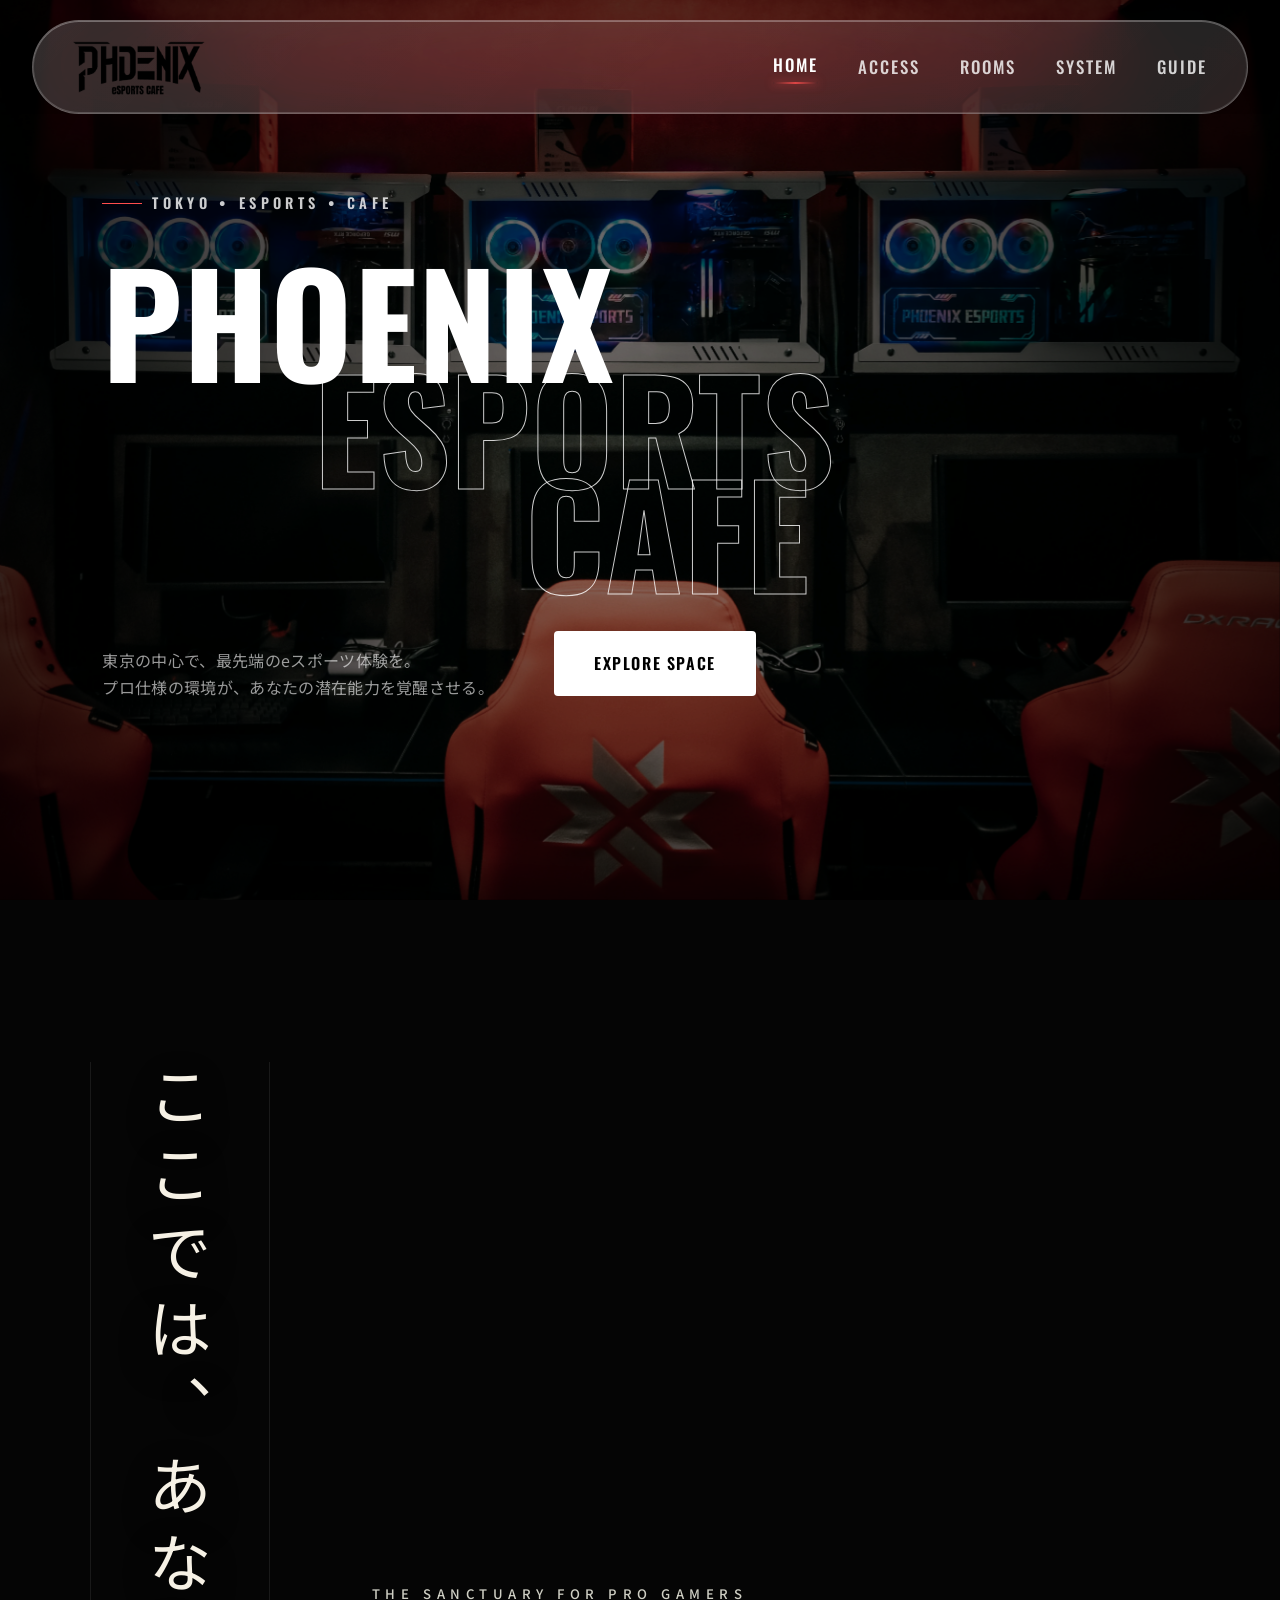
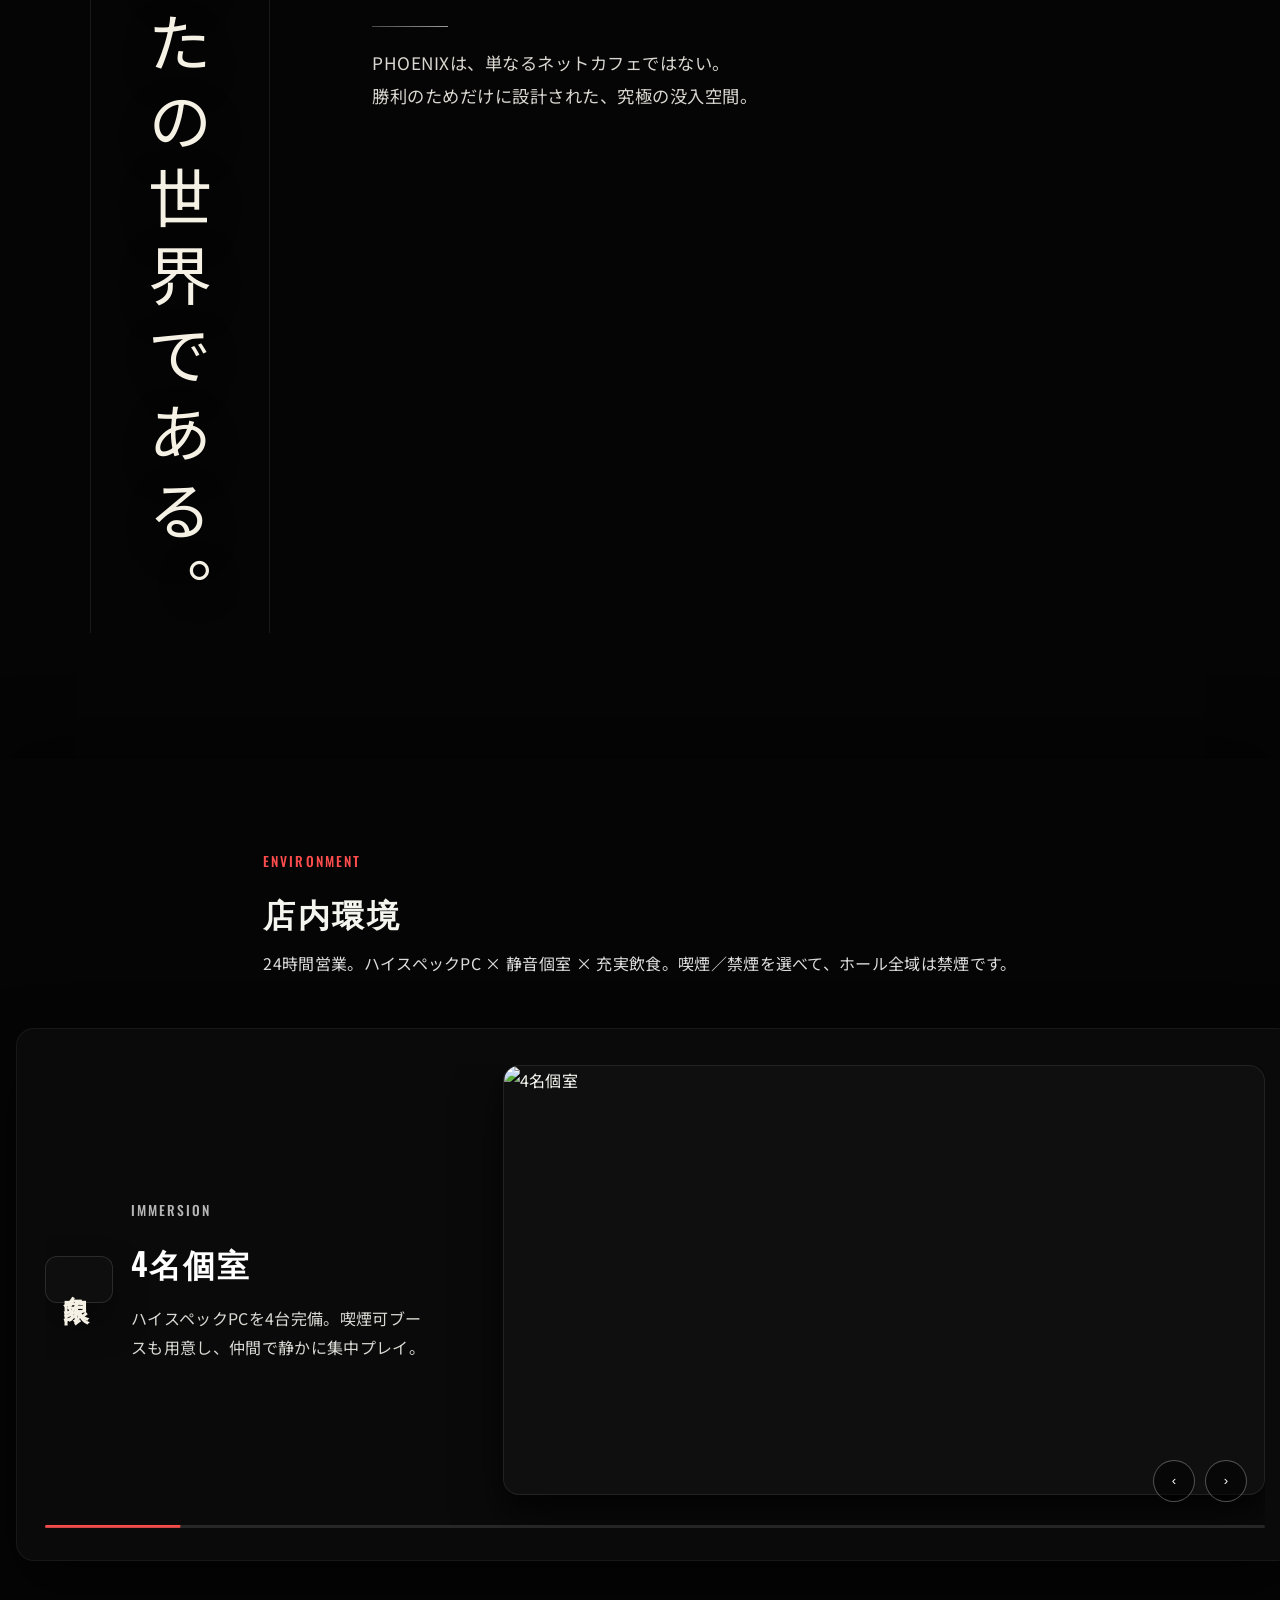
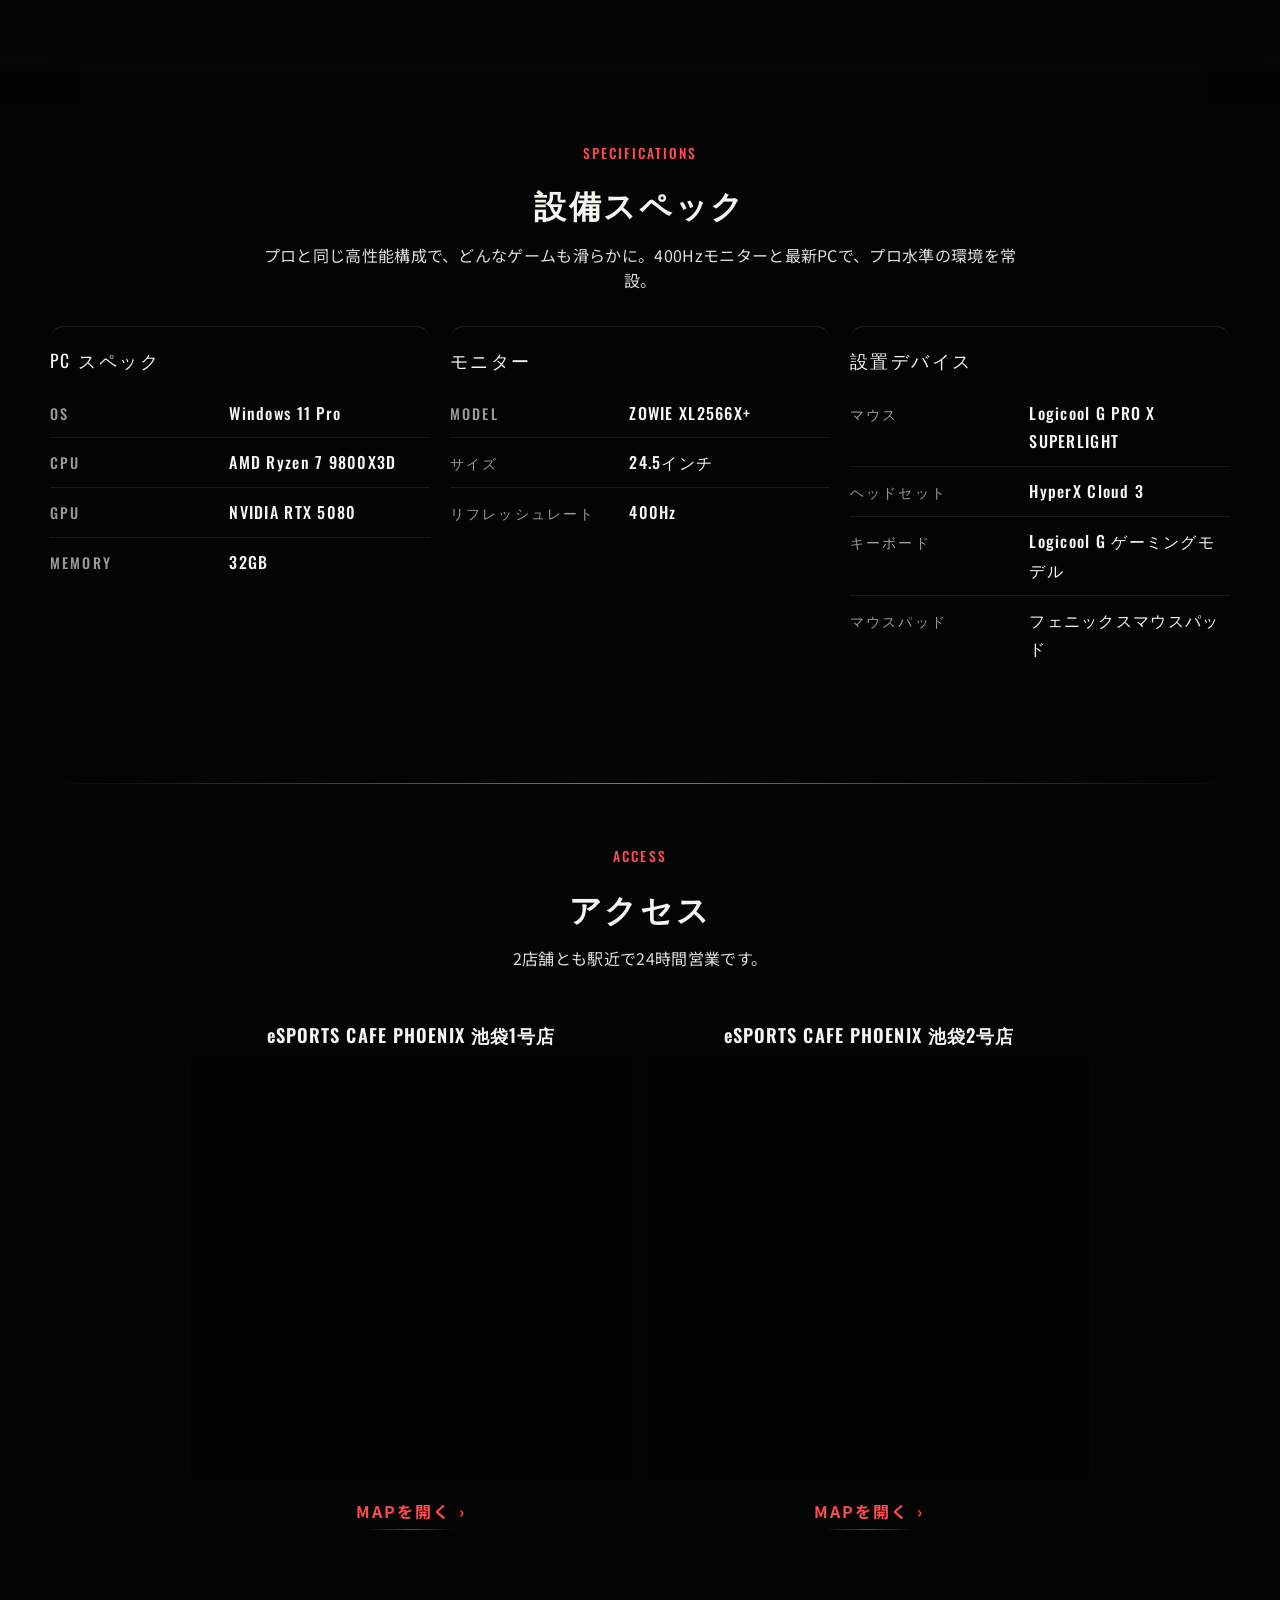
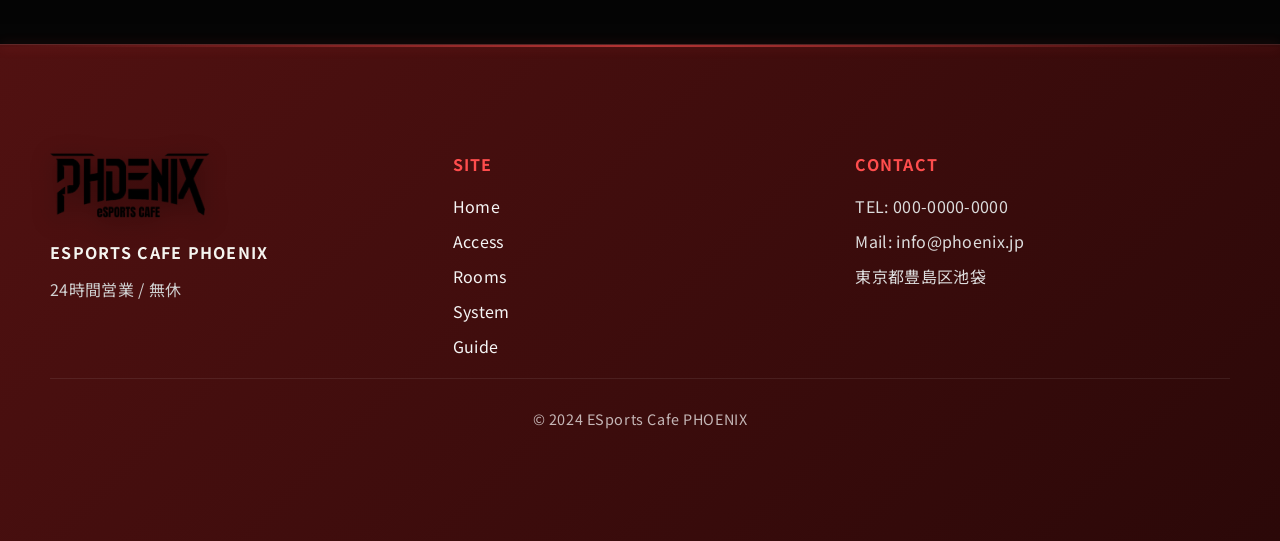
==== commit 1e3d2c31: "Refactor: Implement new floating HUD header and mobile menu, replace Clash Display font with Oswald," ====
--- a/index.html
+++ b/index.html
@@ -18,12 +18,11 @@
     <!-- Google Fonts 预连接，优化字体加载性能 -->
     <link rel="preconnect" href="https://fonts.googleapis.com" />
     <link rel="preconnect" href="https://fonts.gstatic.com" crossorigin />
-    <link rel="preconnect" href="https://api.fontshare.com" crossorigin />
 
     <!-- 引入字体库 -->
-    <!-- Clash Display: 锋利未来感字体，用于英文/数字/标题 -->
+    <!-- Oswald: 粗体显示字体，用于英文/数字/标题（替代 Clash Display，避免 CORS 问题） -->
     <link
-      href="https://api.fontshare.com/v2/css?f[]=clash-display@400,500,600,700&display=swap"
+      href="https://fonts.googleapis.com/css2?family=Oswald:wght@400;500;600;700&display=swap"
       rel="stylesheet"
     />
     <!-- Noto Sans JP: 日文正文字体 -->
@@ -40,33 +39,34 @@
     />
 
     <!-- 主样式表，带版本号防止缓存 -->
-    <link rel="stylesheet" href="css/style.css?v=20241212" />
+    <link rel="stylesheet" href="css/style.css" />
   </head>
   <body>
     <!-- ============================================ -->
-    <!-- 页头导航区域 -->
+    <!-- Floating HUD Header (Desktop) + Mobile Menu -->
     <!-- ============================================ -->
-    <header>
-      <nav class="navbar" aria-label="Primary">
-        <a class="nav_logo" href="#home" aria-label="PHOENIX">
-          <img src="images/index/phoenixesports-logo.webp" alt="PHOENIX logo" />
+    <header class="hud-header">
+      <div class="hud-container">
+        <a href="#home" class="hud-logo">
+          <img src="images/index/phoenixesports-logo.webp" alt="PHOENIX" />
         </a>
-        <button
-          class="nav_toggle"
-          aria-label="Toggle navigation"
-          aria-expanded="false"
-        >
-          <span class="nav_toggle_bar" aria-hidden="true"></span>
+
+        <nav class="hud-nav-desktop">
+          <a href="index.html" class="hud-link active">HOME</a>
+          <a href="access.html" class="hud-link">ACCESS</a>
+          <a href="rooms.html" class="hud-link">ROOMS</a>
+          <a href="system.html" class="hud-link">SYSTEM</a>
+          <a href="guide.html" class="hud-link">GUIDE</a>
+        </nav>
+
+        <button class="hud-menu-btn" aria-label="Menu">
+          <span class="btn-text">MENU</span>
+          <div class="btn-icon">
+            <span></span>
+            <span></span>
+          </div>
         </button>
-        <div class="nav_links" id="primary-nav">
-          <a href="#home" class="nav-link active">home</a>
-          <a href="store.html" class="nav-link">store</a>
-          <a href="#calendar" class="nav-link">calendar</a>
-          <a href="#use" class="nav-link">初めてご利用の方</a>
-          <a href="#event" class="nav-link">オトクな情報</a>
-          <a href="#contact" class="nav-link">contact</a>
-        </div>
-      </nav>
+      </div>
     </header>
     <!-- ============================================ -->
     <!-- 主要内容区域 -->
@@ -101,7 +101,7 @@
               東京の中心で、最先端のeスポーツ体験を。<br />
               プロ仕様の環境が、あなたの潜在能力を覚醒させる。
             </p>
-            <a href="store.html" class="cta-btn">EXPLORE SPACE</a>
+            <a href="access.html" class="cta-btn">EXPLORE SPACE</a>
           </div>
         </div>
       </section>
@@ -541,11 +541,11 @@
             </div>
             <div class="footer-nav">
               <p class="footer-title">SITE</p>
-              <a href="#home">Home</a>
-              <a href="store.html">Stores</a>
-              <a href="#environment">Environment</a>
-              <a href="#specs">Specs</a>
-              <a href="#access">Access</a>
+              <a href="index.html">Home</a>
+              <a href="access.html">Access</a>
+              <a href="rooms.html">Rooms</a>
+              <a href="system.html">System</a>
+              <a href="guide.html">Guide</a>
             </div>
             <div class="footer-contact">
               <p class="footer-title">CONTACT</p>
@@ -560,6 +560,39 @@
         </footer>
       </div>
     </main>
+
+    <!-- Mobile Full Screen Menu Overlay -->
+    <div class="mobile-menu-overlay">
+      <div class="mm-bg"></div>
+      <div class="mm-container">
+        <nav class="mm-nav">
+          <div class="mm-item">
+            <span class="mm-num">01</span
+            ><a href="index.html" class="mm-link">HOME</a>
+          </div>
+          <div class="mm-item">
+            <span class="mm-num">02</span
+            ><a href="access.html" class="mm-link">ACCESS</a>
+          </div>
+          <div class="mm-item">
+            <span class="mm-num">03</span
+            ><a href="rooms.html" class="mm-link">ROOMS</a>
+          </div>
+          <div class="mm-item">
+            <span class="mm-num">04</span
+            ><a href="system.html" class="mm-link">SYSTEM</a>
+          </div>
+          <div class="mm-item">
+            <span class="mm-num">05</span
+            ><a href="guide.html" class="mm-link">GUIDE</a>
+          </div>
+        </nav>
+        <div class="mm-footer">
+          <p>PHOENIX ESPORTS CAFE</p>
+          <p>TOKYO / IKEBUKURO</p>
+        </div>
+      </div>
+    </div>
 
     <!-- GSAP 动画库 -->
     <script src="https://cdn.jsdelivr.net/npm/gsap@3.12.5/dist/gsap.min.js"></script>
@@ -567,6 +600,6 @@
     <!-- Swiper 轮播图库 -->
     <script src="https://cdn.jsdelivr.net/npm/swiper@11/swiper-bundle.min.js"></script>
     <!-- 主脚本 -->
-    <script src="js/main.js?v=20241212"></script>
+    <script src="js/main.js"></script>
   </body>
 </html>
--- a/css/style.css
+++ b/css/style.css
@@ -1,6 +1,12 @@
 @charset "UTF-8";
 :root {
   --stack-progress: 0 // 堆叠进度值，范围 0-1，用于控制环境区域的动态变化;
+}
+
+html, body {
+  width: 100%;
+  overflow-x: hidden !important;
+  position: relative;
 }
 
 body {
@@ -27,7 +33,7 @@
 .store-number, .pricing-item-price, .pricing-store-number,
 .spec-label, .spec-value,
 .env-tag, .env-sub, .env-tag-vertical, .slide-number, .env-info h3 {
-  font-family: "Clash Display", sans-serif !important;
+  font-family: "Oswald", sans-serif !important;
   font-weight: 600;
   letter-spacing: 0.04em;
 }
@@ -49,344 +55,6 @@
   letter-spacing: 0.02em;
 }
 
-header {
-  position: fixed;
-  top: 0;
-  left: 0;
-  right: 0;
-  z-index: 30;
-  transition: transform 0.25s ease;
-  padding: 20px 20px 0;
-  pointer-events: none;
-}
-@media (max-width: 768px) {
-  header {
-    padding: 10px;
-  }
-}
-@media (max-width: 640px) {
-  header {
-    padding: 12px 12px 0;
-  }
-}
-header.nav-hidden {
-  transform: translateY(-120%);
-}
-
-.navbar {
-  position: relative;
-  display: flex;
-  align-items: center;
-  justify-content: space-between;
-  gap: 18px;
-  padding: 14px 28px;
-  background: linear-gradient(135deg, rgba(160, 40, 40, 0.9), rgba(110, 20, 20, 0.8));
-  background-clip: padding-box;
-  backdrop-filter: blur(20px);
-  -webkit-backdrop-filter: blur(20px);
-  border: 1px solid transparent;
-  border-radius: 14px;
-  box-shadow: 0 12px 28px rgba(255, 77, 77, 0.24), 0 18px 32px rgba(0, 0, 0, 0.6), inset 0 1px 0 rgba(255, 255, 255, 0.08), 0 0 15px rgba(255, 77, 77, 0.2);
-  max-width: 1200px;
-  margin: 0 auto;
-  pointer-events: auto;
-  transition: box-shadow 0.3s ease, filter 0.3s ease;
-}
-@media (max-width: 640px) {
-  .navbar {
-    padding: 10px 14px;
-    gap: 12px;
-  }
-}
-.navbar:hover {
-  box-shadow: 0 14px 34px rgba(255, 77, 77, 0.32), 0 20px 36px rgba(0, 0, 0, 0.65), inset 0 1px 0 rgba(255, 255, 255, 0.1);
-}
-.navbar .nav_logo img {
-  height: 80px;
-  width: auto;
-  display: block;
-  transition: filter 0.3s ease, transform 0.3s ease;
-  filter: drop-shadow(0 0 2px rgba(255, 77, 77, 0.3));
-}
-.navbar .nav_logo:hover img {
-  transform: scale(1.05);
-  filter: drop-shadow(0 0 8px rgba(255, 77, 77, 0.8));
-}
-.navbar .nav_toggle {
-  margin-left: auto;
-  position: relative;
-  width: 46px;
-  height: 44px;
-  background: rgba(0, 0, 0, 0.65);
-  color: #f5f5f5;
-  border: 1px solid rgba(255, 77, 77, 0.25);
-  border-radius: 10px;
-  padding: 0;
-  cursor: pointer;
-  display: inline-flex;
-  align-items: center;
-  justify-content: center;
-  transition: background 0.2s ease, color 0.2s ease, transform 0.2s ease, border-color 0.2s ease;
-}
-@media (min-width: 960px) {
-  .navbar .nav_toggle {
-    display: none;
-  }
-}
-.navbar .nav_toggle:hover {
-  background: rgba(255, 77, 77, 0.16);
-  color: #ff4d4d;
-  transform: translateY(-1px);
-  border-color: rgba(255, 77, 77, 0.5);
-}
-.navbar .nav_toggle:focus-visible {
-  outline: 2px solid #6bb6ff;
-  outline-offset: 4px;
-}
-.navbar .nav_toggle .nav_toggle_bar, .navbar .nav_toggle::before, .navbar .nav_toggle::after {
-  content: "";
-  position: absolute;
-  left: 50%;
-  width: 18px;
-  height: 2px;
-  background: currentColor;
-  border-radius: 999px;
-  transform: translateX(-50%);
-  transition: transform 0.25s ease, opacity 0.25s ease, background 0.25s ease;
-}
-.navbar .nav_toggle .nav_toggle_bar {
-  transform: translate(-50%, 0);
-}
-.navbar .nav_toggle::before {
-  transform: translate(-50%, -6px);
-}
-.navbar .nav_toggle::after {
-  transform: translate(-50%, 6px);
-}
-.navbar .nav_links {
-  position: absolute;
-  top: 100%;
-  right: 0;
-  display: flex;
-  flex-direction: column;
-  align-items: flex-end;
-  gap: 10px;
-  padding: 16px 18px;
-  margin-top: 8px;
-  background: rgba(10, 10, 10, 0.95);
-  border: 1px solid rgba(255, 77, 77, 0.3);
-  border-radius: 10px;
-  z-index: 40;
-  box-shadow: 0 28px 60px rgba(0, 0, 0, 0.55), 0 0 24px rgba(255, 77, 77, 0.12);
-  opacity: 0;
-  transform: translateY(-6px);
-  pointer-events: none;
-  transition: opacity 0.25s ease, transform 0.25s ease;
-}
-@media (min-width: 960px) {
-  .navbar .nav_links {
-    position: static;
-    display: flex !important;
-    flex-direction: row;
-    align-items: center;
-    gap: 18px;
-    padding: 0;
-    margin: 0;
-    background: transparent;
-    border: none;
-    box-shadow: none;
-    opacity: 1;
-    transform: none;
-    pointer-events: auto;
-  }
-}
-.navbar .nav_links.open {
-  display: flex;
-  opacity: 1;
-  transform: translateY(6px);
-  pointer-events: auto;
-}
-.navbar .nav-link {
-  color: #f5f5f5;
-  text-decoration: none;
-  font-size: 0.95rem;
-  letter-spacing: 0.05em;
-  text-transform: uppercase;
-  padding: 8px 10px;
-  border-radius: 6px;
-  transition: color 0.2s ease, text-shadow 0.2s ease;
-  position: relative;
-}
-.navbar .nav-link:hover, .navbar .nav-link.active {
-  color: #fff;
-  text-shadow: 0 0 12px rgba(255, 77, 77, 0.8), 0 0 18px rgba(255, 77, 77, 0.45);
-}
-.navbar .nav-link:hover::after, .navbar .nav-link.active::after {
-  transform: translateX(-50%) scaleX(1);
-}
-.navbar .nav-link::after {
-  content: "";
-  position: absolute;
-  bottom: 0;
-  left: 50%;
-  width: 100%;
-  height: 2px;
-  background: linear-gradient(90deg, transparent, #ff4d4d, transparent);
-  transition: transform 0.3s ease;
-  transform: translateX(-50%) scaleX(0);
-  border-radius: 2px;
-  box-shadow: 0 0 16px rgba(255, 77, 77, 0.6);
-}
-
-.begining {
-  position: fixed;
-  top: 0;
-  left: 0;
-  width: 100%;
-  height: 100vh;
-  display: flex;
-  flex-direction: column;
-  align-items: center;
-  justify-content: center;
-  text-align: center;
-  padding: 120px 16px 160px;
-  background: linear-gradient(180deg, rgba(0, 0, 0, 0.7), rgba(0, 0, 0, 0.85)), url("../images/index/begin_background.webp") center/cover no-repeat;
-  overflow: hidden;
-  z-index: 0;
-}
-@media (max-width: 640px) {
-  .begining {
-    padding: 100px 14px 120px;
-  }
-}
-.begining::before {
-  content: "";
-  position: absolute;
-  inset: 0;
-  background: rgba(0, 0, 0, 0.45);
-  backdrop-filter: blur(2px);
-  -webkit-backdrop-filter: blur(2px);
-}
-.begining > * {
-  position: relative;
-  z-index: 1;
-}
-.begining::after {
-  content: "";
-  position: absolute;
-  left: 50%;
-  bottom: 34px;
-  width: 1px;
-  height: 60px;
-  background: linear-gradient(180deg, rgba(255, 77, 77, 0), rgba(255, 77, 77, 0.8), rgba(255, 77, 77, 0));
-  transform: translateX(-50%);
-  animation: hero-scroll 2.2s ease-in-out infinite;
-  pointer-events: none;
-}
-
-.begining_message {
-  display: flex;
-  flex-direction: column;
-  align-items: center;
-  gap: 40px;
-  font-size: 1.6rem;
-  line-height: 1.6;
-  max-width: 720px;
-  margin-bottom: 24px;
-  text-shadow: 0 6px 18px rgba(0, 0, 0, 0.45);
-  transition: transform 0.45s ease, opacity 0.45s ease;
-}
-@media (max-width: 640px) {
-  .begining_message {
-    gap: 24px;
-    max-width: 580px;
-  }
-}
-.begining_message .greet {
-  margin: 0;
-  font-size: clamp(1.6rem, 2.6vw, 2.1rem);
-  letter-spacing: 0.12em;
-  opacity: 0;
-  transform: translateY(16px);
-  transition: opacity 2s ease, transform 2s ease;
-}
-.begining_message .greet.is-visible {
-  opacity: 1;
-  transform: translateY(0);
-}
-.begining_message .midline {
-  margin: 0;
-  letter-spacing: 0.5em;
-  font-size: 1.3rem;
-  font-family: "Noto Sans JP", sans-serif;
-  font-weight: 400;
-}
-@media (max-width: 640px) {
-  .begining_message .midline {
-    letter-spacing: 0.32em;
-    font-size: 1.2rem;
-  }
-}
-.begining_message .subline {
-  margin: 0;
-  letter-spacing: 0.08em;
-  font-weight: 500;
-  font-size: 1.4rem;
-  color: #dcdcdc;
-}
-@media (max-width: 640px) {
-  .begining_message .subline {
-    font-size: 1.3rem;
-  }
-}
-.begining_message .scroll-slide-right,
-.begining_message .scroll-slide-left {
-  transition: transform 0.5s ease, opacity 0.5s ease;
-}
-.begining_message.is-sliding-out {
-  opacity: 0.3;
-  transform: translateY(-20px);
-}
-.begining_message.is-sliding-out .scroll-slide-right {
-  transform: translateY(-32px) translateX(90px) scale(0.9);
-  opacity: 0;
-}
-.begining_message.is-sliding-out .scroll-slide-left {
-  transform: translateY(-32px) translateX(-90px) scale(0.9);
-  opacity: 0;
-}
-
-@keyframes hero-scroll {
-  0% {
-    transform: translate(-50%, -6px);
-    opacity: 0;
-  }
-  20% {
-    opacity: 1;
-  }
-  50% {
-    transform: translate(-50%, 6px);
-    opacity: 1;
-  }
-  100% {
-    transform: translate(-50%, -6px);
-    opacity: 0;
-  }
-}
-.scroll-slide-right {
-  transform: translateY(22px) translateX(0) scale(1);
-}
-.scroll-slide-right.is-visible {
-  transform: translateY(0) translateX(60px) scale(0.85);
-}
-
-.scroll-slide-left {
-  transform: translateY(22px) translateX(0) scale(1);
-}
-.scroll-slide-left.is-visible {
-  transform: translateY(0) translateX(-60px) scale(0.85);
-}
-
 .reveal-on-scroll {
   opacity: 0;
   transform: translateY(22px);
@@ -415,19 +83,6 @@
 .section-fade.is-visible {
   opacity: 1;
   transform: translateY(0);
-}
-
-.heading-13 {
-  position: relative;
-  color: #f5f5f5;
-  display: inline-block;
-  -webkit-box-reflect: below -10px -webkit-linear-gradient(top, rgba(0, 0, 0, 0), rgba(0, 0, 0, 0) 60%, rgba(0, 0, 0, 0.35));
-}
-
-.yusei-magic-regular {
-  font-family: "Clash Display", sans-serif;
-  font-weight: 400;
-  font-style: normal;
 }
 
 .main-content-wrapper {
@@ -605,44 +260,96 @@
     gap: 12px;
   }
 }
-@media (max-width: 600px) {
+@media (max-width: 768px) {
   .product.environment {
-    padding: 70px 14px 90px;
-    padding-top: calc(70px + 90px * var(--stack-progress));
+    padding: 60px 16px 80px;
+    margin-top: 0;
+    padding-top: calc(60px + 90px * var(--stack-progress));
   }
   .product.environment .env-swiper-shell {
-    padding: 18px 14px 22px;
+    padding: 20px 16px 60px;
+    height: auto;
+    border-radius: 12px;
+  }
+  .product.environment .env-slide-grid {
+    display: flex !important;
+    flex-direction: column-reverse !important;
+    gap: 24px !important;
+    min-height: auto !important;
+    padding: 0 !important;
+    grid-template-columns: 1fr !important;
+  }
+  .product.environment .env-image-frame {
+    width: 100% !important;
+    height: auto !important;
+    aspect-ratio: 16/9;
+    margin: 0 !important;
+    max-width: none !important;
+    flex-shrink: 0;
+    border-radius: 12px;
+  }
+  .product.environment .env-image-frame img {
+    -o-object-fit: cover;
+       object-fit: cover;
+    width: 100%;
+    height: 100%;
   }
   .product.environment .env-slide-copy {
-    grid-template-columns: 1fr;
+    display: flex !important;
+    flex-direction: row;
+    align-items: flex-start;
     gap: 12px;
+    width: 100%;
+    padding: 0;
+  }
+  .product.environment .env-text-block {
+    flex: 1;
+    gap: 10px;
+  }
+  .product.environment .env-slide-grid h3 {
+    font-size: 1.5rem !important;
+    margin-bottom: 8px;
+    line-height: 1.3;
+  }
+  .product.environment .env-sub {
+    font-size: 0.75rem;
+    letter-spacing: 0.2em;
+  }
+  .product.environment .env-desc {
+    font-size: 0.9rem;
+    line-height: 1.6;
+    letter-spacing: 0.01em;
   }
   .product.environment .env-tag-vertical {
-    justify-self: flex-start;
-  }
-  .product.environment .env-fraction {
-    width: 100%;
-    justify-content: space-between;
-  }
-}
-@media (max-width: 640px) {
-  .product.environment {
-    padding: 64px 12px 80px;
-  }
-  .product.environment .env-swiper-shell {
-    padding: 14px 12px 18px;
-  }
-  .product.environment .env-slide-grid {
-    grid-template-columns: 1fr;
-    min-height: auto;
-    gap: 18px;
-  }
-  .product.environment .env-image-frame {
-    min-height: 240px;
-    aspect-ratio: 4/3;
-  }
-  .product.environment .env-slide-copy {
-    grid-template-columns: auto 1fr;
+    writing-mode: vertical-rl;
+    padding: 10px 6px;
+    font-size: 1rem;
+    align-self: stretch;
+    display: flex;
+    align-items: center;
+    justify-content: center;
+    background: rgba(255, 255, 255, 0.05);
+    border: 1px solid rgba(255, 255, 255, 0.1);
+    border-radius: 8px;
+    flex-shrink: 0;
+  }
+  .product.environment .swiper-slide {
+    height: auto !important;
+  }
+  .product.environment .env-nav {
+    bottom: 16px;
+    right: 16px;
+    gap: 8px;
+    z-index: 10;
+  }
+  .product.environment .env-nav-btn {
+    width: 36px;
+    height: 36px;
+    font-size: 1.2rem;
+  }
+  .product.environment .env-pagination {
+    margin-top: 16px;
+    height: 2px;
   }
 }
 @media (max-width: 720px) {
@@ -658,6 +365,12 @@
   flex-direction: column;
   gap: 10px;
 }
+@media (max-width: 640px) {
+  .product.environment .env-header {
+    text-align: center;
+    gap: 8px;
+  }
+}
 .product.environment .env-header .eyebrow {
   letter-spacing: 0.18em;
   font-size: 0.85rem;
@@ -665,15 +378,34 @@
   margin: 0;
   text-transform: uppercase;
 }
+@media (max-width: 640px) {
+  .product.environment .env-header .eyebrow {
+    font-size: 0.75rem;
+    letter-spacing: 0.15em;
+  }
+}
 .product.environment .env-header h2 {
   margin: 0;
   font-size: 2rem;
   letter-spacing: 0.08em;
 }
+@media (max-width: 640px) {
+  .product.environment .env-header h2 {
+    font-size: 1.5rem;
+    letter-spacing: 0.06em;
+  }
+}
 .product.environment .env-header .lead {
   margin: 0;
   color: #dcdcdc;
   line-height: 1.6;
+}
+@media (max-width: 640px) {
+  .product.environment .env-header .lead {
+    font-size: 0.9rem;
+    line-height: 1.5;
+    padding: 0 8px;
+  }
 }
 .product.environment .env-swiper-shell {
   width: 100%;
@@ -857,9 +589,22 @@
   flex-direction: column;
   align-items: center;
   gap: clamp(40px, 6vw, 80px);
-  background: #050505;
+  background: linear-gradient(180deg, rgba(5, 5, 5, 0.7), rgba(5, 5, 5, 0.85)), url("../images/store/DSCF4959.webp") center/cover no-repeat;
   position: relative;
   margin-top: 80px;
+  overflow: hidden;
+}
+.stores::before {
+  content: "";
+  position: absolute;
+  inset: 0;
+  background: linear-gradient(180deg, rgba(5, 5, 5, 0.4), rgba(5, 5, 5, 0.6));
+  z-index: 0;
+  pointer-events: none;
+}
+.stores > * {
+  position: relative;
+  z-index: 1;
 }
 @media (max-width: 640px) {
   .stores {
@@ -2366,8 +2111,8 @@
   top: 0;
   left: 0;
   width: 100%;
-  z-index: 100;
-  padding: 40px 60px;
+  z-index: 9999;
+  padding: 20px 20px 0;
   transition: all 0.4s ease;
   pointer-events: none;
   background: transparent;
@@ -2375,7 +2120,7 @@
   overflow-x: hidden;
 }
 header.scrolled {
-  padding: 30px 60px;
+  padding: 20px 20px 0;
   background: rgba(10, 10, 10, 0.4);
   backdrop-filter: blur(30px) saturate(180%);
   -webkit-backdrop-filter: blur(30px) saturate(180%);
@@ -2384,58 +2129,74 @@
 header.nav-hidden {
   transform: translateY(-120%);
 }
+@media (max-width: 960px) {
+  header.nav-hidden {
+    transform: translateY(calc(-100% + 70px));
+  }
+  header.nav-hidden .navbar {
+    padding: 8px 14px;
+    min-height: 60px;
+  }
+}
 @media (max-width: 768px) {
   header {
-    padding: 30px 30px;
+    padding: 10px 10px 0;
   }
   header.scrolled {
-    padding: 25px 30px;
+    padding: 10px 10px 0;
   }
 }
 @media (max-width: 480px) {
   header {
-    padding: 25px 20px;
+    padding: 12px 12px 0;
   }
   header.scrolled {
-    padding: 20px 20px;
+    padding: 12px 12px 0;
   }
 }
 
 .navbar {
+  position: relative;
   display: flex;
   align-items: center;
   justify-content: space-between;
-  max-width: 1600px;
+  max-width: 1200px;
   width: 100%;
   margin: 0 auto;
   pointer-events: auto;
   box-sizing: border-box;
-  padding: 20px 40px;
-  gap: 40px;
-  background: transparent;
-  backdrop-filter: none;
-  -webkit-backdrop-filter: none;
-  border: none;
-  border-radius: 0;
-  box-shadow: none;
+  padding: 14px 28px;
+  gap: 18px;
+  background: linear-gradient(135deg, rgba(160, 40, 40, 0.9), rgba(110, 20, 20, 0.8));
+  backdrop-filter: blur(20px);
+  -webkit-backdrop-filter: blur(20px);
+  border: 1px solid rgba(255, 77, 77, 0.2);
+  border-radius: 14px;
+  box-shadow: 0 12px 28px rgba(255, 77, 77, 0.24), 0 18px 32px rgba(0, 0, 0, 0.6), inset 0 1px 0 rgba(255, 255, 255, 0.08), 0 0 15px rgba(255, 77, 77, 0.2);
+  transition: box-shadow 0.3s ease, filter 0.3s ease;
+  z-index: 1;
+  overflow: visible !important;
 }
 @media (max-width: 1200px) {
   .navbar {
-    padding: 18px 30px;
-    gap: 30px;
+    padding: 12px 24px;
+    gap: 16px;
   }
 }
 @media (max-width: 768px) {
   .navbar {
-    padding: 16px 24px;
-    gap: 20px;
+    padding: 10px 16px;
+    gap: 12px;
   }
 }
 @media (max-width: 480px) {
   .navbar {
-    padding: 14px 20px;
-    gap: 15px;
-  }
+    padding: 10px 14px;
+    gap: 10px;
+  }
+}
+.navbar:hover {
+  box-shadow: 0 14px 34px rgba(255, 77, 77, 0.32), 0 20px 36px rgba(0, 0, 0, 0.65), inset 0 1px 0 rgba(255, 255, 255, 0.1);
 }
 .navbar .nav_logo {
   flex-shrink: 0;
@@ -2444,7 +2205,8 @@
   height: 60px;
   width: auto;
   display: block;
-  transition: transform 0.3s ease;
+  transition: transform 0.3s ease, filter 0.3s ease;
+  filter: drop-shadow(0 0 2px rgba(255, 77, 77, 0.3));
 }
 @media (max-width: 768px) {
   .navbar .nav_logo img {
@@ -2458,65 +2220,213 @@
 }
 .navbar .nav_logo img:hover {
   transform: scale(1.05);
-}
-.navbar .nav_links {
-  display: flex;
-  gap: 40px;
-  flex-wrap: nowrap;
+  filter: drop-shadow(0 0 8px rgba(255, 77, 77, 0.8));
+}
+.navbar .nav_toggle {
+  margin-left: auto;
+  position: relative;
+  width: 44px;
+  height: 44px;
+  background: transparent;
+  color: #ffffff;
+  border: 1px solid rgba(255, 255, 255, 0.2);
+  border-radius: 4px;
+  padding: 0;
+  cursor: pointer;
+  display: none;
   align-items: center;
-  flex-shrink: 1;
-  min-width: 0;
-}
-@media (max-width: 1200px) {
+  justify-content: center;
+  transition: all 0.3s ease;
+  z-index: 10001;
+}
+@media (max-width: 768px) {
+  .navbar .nav_toggle {
+    display: flex;
+  }
+}
+@media (min-width: 769px) {
+  .navbar .nav_toggle {
+    display: none !important;
+  }
+}
+.navbar .nav_toggle:hover {
+  background: rgba(255, 255, 255, 0.1);
+  border-color: rgba(255, 255, 255, 0.4);
+  transform: scale(1.05);
+}
+.navbar .nav_toggle:active {
+  transform: scale(0.95);
+}
+.navbar .nav_toggle:focus-visible {
+  outline: 2px solid rgba(255, 255, 255, 0.5);
+  outline-offset: 2px;
+}
+.navbar .nav_toggle .nav_toggle_bar, .navbar .nav_toggle::before, .navbar .nav_toggle::after {
+  content: "";
+  position: absolute;
+  left: 50%;
+  width: 20px;
+  height: 2px;
+  background: #ffffff;
+  border-radius: 2px;
+  transform: translateX(-50%);
+  transition: all 0.3s cubic-bezier(0.4, 0, 0.2, 1);
+}
+.navbar .nav_toggle .nav_toggle_bar {
+  transform: translate(-50%, 0);
+  opacity: 1;
+}
+.navbar .nav_toggle::before {
+  transform: translate(-50%, -7px);
+}
+.navbar .nav_toggle::after {
+  transform: translate(-50%, 7px);
+}
+.navbar .nav_toggle[aria-expanded=true] .nav_toggle_bar {
+  opacity: 0;
+  transform: translate(-50%, 0) rotate(180deg);
+}
+.navbar .nav_toggle[aria-expanded=true]::before {
+  transform: translate(-50%, 0) rotate(45deg);
+}
+.navbar .nav_toggle[aria-expanded=true]::after {
+  transform: translate(-50%, 0) rotate(-45deg);
+}
+@media (min-width: 769px) {
   .navbar .nav_links {
-    gap: 30px;
-  }
-}
-@media (max-width: 1100px) {
+    position: static;
+    display: flex !important;
+    flex-direction: row;
+    align-items: center;
+    gap: 18px;
+    padding: 0;
+    margin: 0;
+    background: transparent;
+    backdrop-filter: none;
+    -webkit-backdrop-filter: none;
+    border: none;
+    box-shadow: none;
+    opacity: 1 !important;
+    transform: none !important;
+    pointer-events: auto !important;
+    z-index: auto;
+    max-height: none !important;
+    overflow: visible !important;
+  }
+}
+@media (max-width: 768px) {
   .navbar .nav_links {
-    gap: 25px;
-  }
-}
-@media (max-width: 960px) {
-  .navbar .nav_links {
-    display: none;
+    position: absolute !important;
+    top: 60px !important;
+    left: 0 !important;
+    right: 0 !important;
+    width: 100% !important;
+    display: flex !important;
+    flex-direction: column !important;
+    align-items: center !important;
+    gap: 20px !important;
+    background-color: #000000 !important;
+    background: #000000 !important;
+    background-image: none !important;
+    padding: 20px 0 !important;
+    margin: 0 !important;
+    margin-top: 8px !important;
+    border-top: 1px solid rgba(255, 255, 255, 0.15) !important;
+    border-bottom: 1px solid rgba(255, 255, 255, 0.15) !important;
+    box-shadow: 0 8px 32px rgba(0, 0, 0, 0.95) !important;
+    z-index: 99999 !important;
+    max-height: 0 !important;
+    overflow: hidden !important;
+    opacity: 0 !important;
+    visibility: hidden !important;
+    transform: translateY(0) !important;
+    pointer-events: none !important;
+    transition: max-height 0.4s ease-in-out, opacity 0.4s ease-in-out, visibility 0s linear 0.4s;
+  }
+  .navbar .nav_links.open {
+    max-height: 500px !important;
+    opacity: 1 !important;
+    visibility: visible !important;
+    transform: translateY(0) !important;
+    pointer-events: auto !important;
+    padding-bottom: 20px !important;
+    transition: max-height 0.4s ease-in-out, opacity 0.4s ease-in-out, visibility 0s linear 0s;
+    background-color: #000000 !important;
+    background: #000000 !important;
+    background-image: none !important;
+  }
+  .navbar .nav_links .nav-link {
+    color: #ffffff !important;
+  }
+  .navbar .nav_links .nav-link:hover, .navbar .nav_links .nav-link:active, .navbar .nav_links .nav-link.active {
+    color: #ffffff !important;
+    background: rgba(255, 255, 255, 0.1) !important;
   }
 }
 .navbar .nav_links .nav-link {
   font-family: "Clash Display", sans-serif;
-  font-size: 1rem;
+  color: #ffffff;
+  text-decoration: none;
+  font-size: 0.95rem;
+  letter-spacing: 0.05em;
+  text-transform: uppercase;
+  padding: 8px 10px;
+  border-radius: 6px;
+  transition: color 0.2s ease, text-shadow 0.2s ease, background 0.2s ease;
+  position: relative;
   font-weight: 500;
-  letter-spacing: 0.15em;
-  color: rgba(255, 255, 255, 0.85);
-  text-transform: uppercase;
-  text-decoration: none;
-  transition: all 0.3s ease;
-  white-space: nowrap;
-  flex-shrink: 0;
-  padding: 8px 12px;
-  border-radius: 8px;
-  position: relative;
-}
-@media (max-width: 1200px) {
+}
+@media (min-width: 769px) {
   .navbar .nav_links .nav-link {
-    font-size: 0.9rem;
-    padding: 6px 10px;
-  }
-}
-.navbar .nav_links .nav-link:hover, .navbar .nav_links .nav-link.active {
-  color: #fff;
-  background: rgba(255, 255, 255, 0.1);
-}
-.navbar .nav_links .nav-link.active::after {
-  content: "";
-  position: absolute;
-  bottom: 4px;
-  left: 50%;
-  transform: translateX(-50%);
-  width: 60%;
-  height: 2px;
-  background: rgba(255, 255, 255, 0.6);
-  border-radius: 2px;
+    font-size: 1rem;
+    letter-spacing: 0.15em;
+    padding: 8px 12px;
+  }
+  .navbar .nav_links .nav-link:hover, .navbar .nav_links .nav-link.active {
+    color: #fff;
+    text-shadow: 0 0 12px rgba(255, 77, 77, 0.8), 0 0 18px rgba(255, 77, 77, 0.45);
+    background: rgba(255, 255, 255, 0.1);
+  }
+  .navbar .nav_links .nav-link:hover::after, .navbar .nav_links .nav-link.active::after {
+    transform: translateX(-50%) scaleX(1);
+  }
+  .navbar .nav_links .nav-link::after {
+    content: "";
+    position: absolute;
+    bottom: 0;
+    left: 50%;
+    width: 100%;
+    height: 2px;
+    background: linear-gradient(90deg, transparent, #ff4d4d, transparent);
+    transition: transform 0.3s ease;
+    transform: translateX(-50%) scaleX(0);
+    border-radius: 2px;
+    box-shadow: 0 0 16px rgba(255, 77, 77, 0.6);
+  }
+}
+@media (max-width: 768px) {
+  .navbar .nav_links .nav-link {
+    display: block;
+    width: 100%;
+    padding: 16px 20px;
+    text-align: left;
+    border-bottom: 1px solid rgba(255, 255, 255, 0.05);
+    font-size: 1rem;
+    letter-spacing: 0.1em;
+    background: transparent;
+    transition: background 0.2s ease, color 0.2s ease;
+  }
+  .navbar .nav_links .nav-link:last-child {
+    border-bottom: none;
+  }
+  .navbar .nav_links .nav-link:hover, .navbar .nav_links .nav-link:active, .navbar .nav_links .nav-link.active {
+    background: rgba(255, 255, 255, 0.05);
+    color: #ffffff;
+    text-shadow: 0 0 8px rgba(255, 255, 255, 0.3);
+  }
+  .navbar .nav_links .nav-link::after {
+    display: none;
+  }
 }
 
 .hero-section {
@@ -2528,6 +2438,7 @@
   justify-content: flex-start;
   background: #000;
   overflow: hidden;
+  z-index: 1;
 }
 .hero-section .hero-bg {
   position: absolute;
@@ -2661,4 +2572,267 @@
 .hero-section .hero-content .bottom-row .cta-btn:hover {
   transform: translateY(-5px);
   background: rgba(255, 255, 255, 0.9);
+}
+
+.hud-header {
+  position: fixed;
+  top: 20px;
+  left: 0;
+  width: 100%;
+  z-index: 1000;
+  padding: 0 32px;
+  pointer-events: none;
+  transition: transform 0.4s cubic-bezier(0.16, 1, 0.3, 1);
+}
+.hud-header.is-hidden {
+  transform: translateY(-150%);
+}
+
+.hud-container {
+  max-width: 1400px;
+  margin: 0 auto;
+  display: flex;
+  align-items: center;
+  justify-content: space-between;
+  pointer-events: auto;
+  background: linear-gradient(135deg, rgba(255, 255, 255, 0.12), rgba(255, 255, 255, 0.08)), rgba(50, 50, 50, 0.3);
+  backdrop-filter: blur(40px) saturate(180%);
+  -webkit-backdrop-filter: blur(40px) saturate(180%);
+  border: 1px solid rgba(255, 255, 255, 0.25);
+  border-radius: 100px;
+  padding: 18px 40px;
+  box-shadow: 0 8px 32px rgba(0, 0, 0, 0.3), inset 0 1px 0 rgba(255, 255, 255, 0.2), inset 0 -1px 0 rgba(255, 255, 255, 0.05);
+}
+.hud-container::before {
+  content: "";
+  position: absolute;
+  inset: 0;
+  border-radius: 100px;
+  padding: 1px;
+  background: linear-gradient(135deg, rgba(255, 255, 255, 0.15), rgba(255, 255, 255, 0.08));
+  -webkit-mask: linear-gradient(#fff 0 0) content-box, linear-gradient(#fff 0 0);
+  -webkit-mask-composite: xor;
+  mask-composite: exclude;
+  pointer-events: none;
+}
+
+.hud-logo img {
+  height: 56px;
+  width: auto;
+  display: block;
+  transition: transform 0.3s ease;
+}
+.hud-logo img:hover {
+  transform: scale(1.05);
+}
+
+.hud-nav-desktop {
+  display: flex;
+  gap: 40px;
+  align-items: center;
+}
+.hud-nav-desktop .hud-link {
+  font-family: "Oswald", sans-serif;
+  color: rgba(255, 255, 255, 0.8);
+  text-decoration: none;
+  font-size: 1.05rem;
+  letter-spacing: 0.12em;
+  position: relative;
+  transition: color 0.3s ease, transform 0.2s ease;
+  padding: 8px 0;
+  font-weight: 500;
+}
+.hud-nav-desktop .hud-link::after {
+  content: "";
+  position: absolute;
+  bottom: 4px;
+  left: 0;
+  width: 0;
+  height: 2px;
+  background: linear-gradient(90deg, transparent, rgba(255, 77, 77, 0.8), transparent);
+  transition: width 0.3s ease;
+  box-shadow: 0 0 8px rgba(255, 77, 77, 0.6);
+}
+.hud-nav-desktop .hud-link:hover, .hud-nav-desktop .hud-link.active {
+  color: #fff;
+  transform: translateY(-2px);
+}
+.hud-nav-desktop .hud-link:hover::after, .hud-nav-desktop .hud-link.active::after {
+  width: 100%;
+}
+
+.hud-menu-btn {
+  display: none;
+  align-items: center;
+  gap: 14px;
+  background: transparent;
+  border: none;
+  cursor: pointer;
+  color: #fff;
+  padding: 8px 0;
+  transition: transform 0.2s ease;
+}
+.hud-menu-btn:hover {
+  transform: translateY(-2px);
+}
+.hud-menu-btn .btn-text {
+  font-family: "Oswald", sans-serif;
+  font-weight: 600;
+  font-size: 1.05rem;
+  letter-spacing: 0.12em;
+}
+.hud-menu-btn .btn-icon {
+  width: 28px;
+  height: 18px;
+  position: relative;
+  display: flex;
+  flex-direction: column;
+  justify-content: space-between;
+}
+.hud-menu-btn .btn-icon span {
+  display: block;
+  width: 100%;
+  height: 2.5px;
+  background: #fff;
+  border-radius: 2px;
+  transition: 0.3s ease;
+}
+.hud-menu-btn.is-active .btn-icon span:nth-child(1) {
+  transform: translateY(8px) rotate(45deg);
+}
+.hud-menu-btn.is-active .btn-icon span:nth-child(2) {
+  transform: translateY(-8px) rotate(-45deg);
+}
+
+@media (max-width: 900px) {
+  .hud-header {
+    padding: 0 24px;
+  }
+  .hud-container {
+    padding: 16px 32px;
+  }
+  .hud-logo img {
+    height: 52px;
+  }
+  .hud-nav-desktop {
+    display: none;
+  }
+  .hud-menu-btn {
+    display: flex;
+  }
+}
+@media (max-width: 640px) {
+  .hud-header {
+    padding: 0 16px;
+  }
+  .hud-container {
+    padding: 14px 24px;
+  }
+  .hud-logo img {
+    height: 48px;
+  }
+  .hud-menu-btn {
+    gap: 10px;
+  }
+  .hud-menu-btn .btn-text {
+    font-size: 0.95rem;
+  }
+  .hud-menu-btn .btn-icon {
+    width: 24px;
+    height: 16px;
+  }
+}
+.mobile-menu-overlay {
+  position: fixed;
+  inset: 0;
+  z-index: 9999;
+  pointer-events: none;
+  opacity: 0;
+  visibility: hidden;
+  transition: opacity 0.4s, visibility 0.4s;
+}
+.mobile-menu-overlay.is-open {
+  pointer-events: auto;
+  opacity: 1;
+  visibility: visible;
+}
+
+.mm-bg {
+  position: absolute;
+  inset: 0;
+  background: #000;
+  transform: scaleY(0);
+  transform-origin: top;
+  transition: transform 0.5s cubic-bezier(0.7, 0, 0.3, 1);
+  z-index: -1;
+}
+
+.mobile-menu-overlay.is-open .mm-bg {
+  transform: scaleY(1);
+}
+
+.mm-container {
+  height: 100%;
+  display: flex;
+  flex-direction: column;
+  justify-content: center;
+  padding: 40px;
+}
+
+.mm-nav {
+  display: flex;
+  flex-direction: column;
+  gap: 24px;
+}
+
+.mm-item {
+  display: flex;
+  align-items: baseline;
+  gap: 16px;
+  overflow: hidden;
+}
+
+.mm-num {
+  color: #ff4d4d;
+  font-family: "Oswald", sans-serif;
+  font-size: 1rem;
+}
+
+.mm-link {
+  font-family: "Oswald", sans-serif;
+  font-size: 3rem;
+  line-height: 1;
+  color: #fff;
+  text-decoration: none;
+  font-weight: 700;
+  text-transform: uppercase;
+  transform: translateY(100%);
+  opacity: 0;
+}
+
+.mm-footer {
+  margin-top: auto;
+  padding-top: 40px;
+  text-align: center;
+  color: rgba(255, 255, 255, 0.5);
+  font-family: "Oswald", sans-serif;
+  font-size: 0.9rem;
+  letter-spacing: 0.1em;
+}
+.mm-footer p {
+  margin: 4px 0;
+}
+
+@media (max-width: 768px) {
+  .mm-link {
+    font-size: 2.5rem;
+  }
+}
+@media (max-width: 480px) {
+  .mm-link {
+    font-size: 2rem;
+  }
+  .mm-container {
+    padding: 20px;
+  }
 }/*# sourceMappingURL=style.css.map */
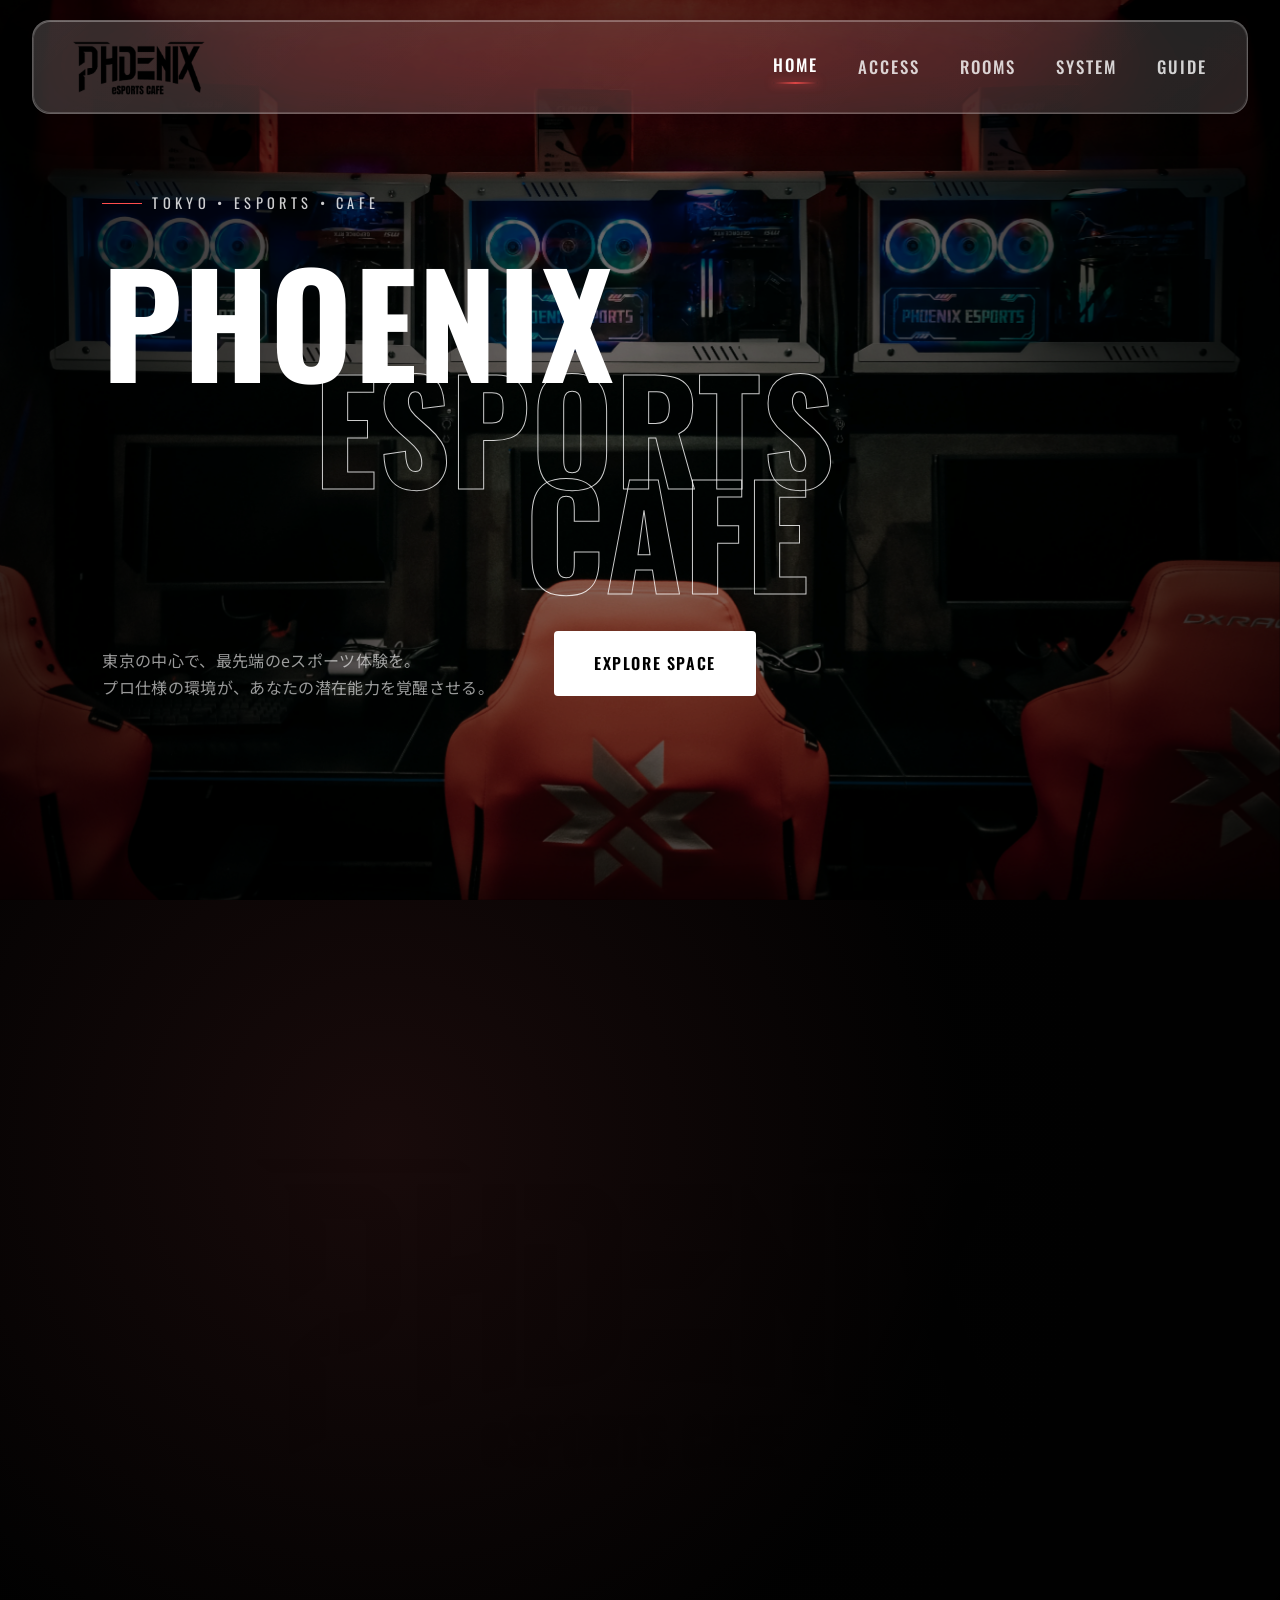
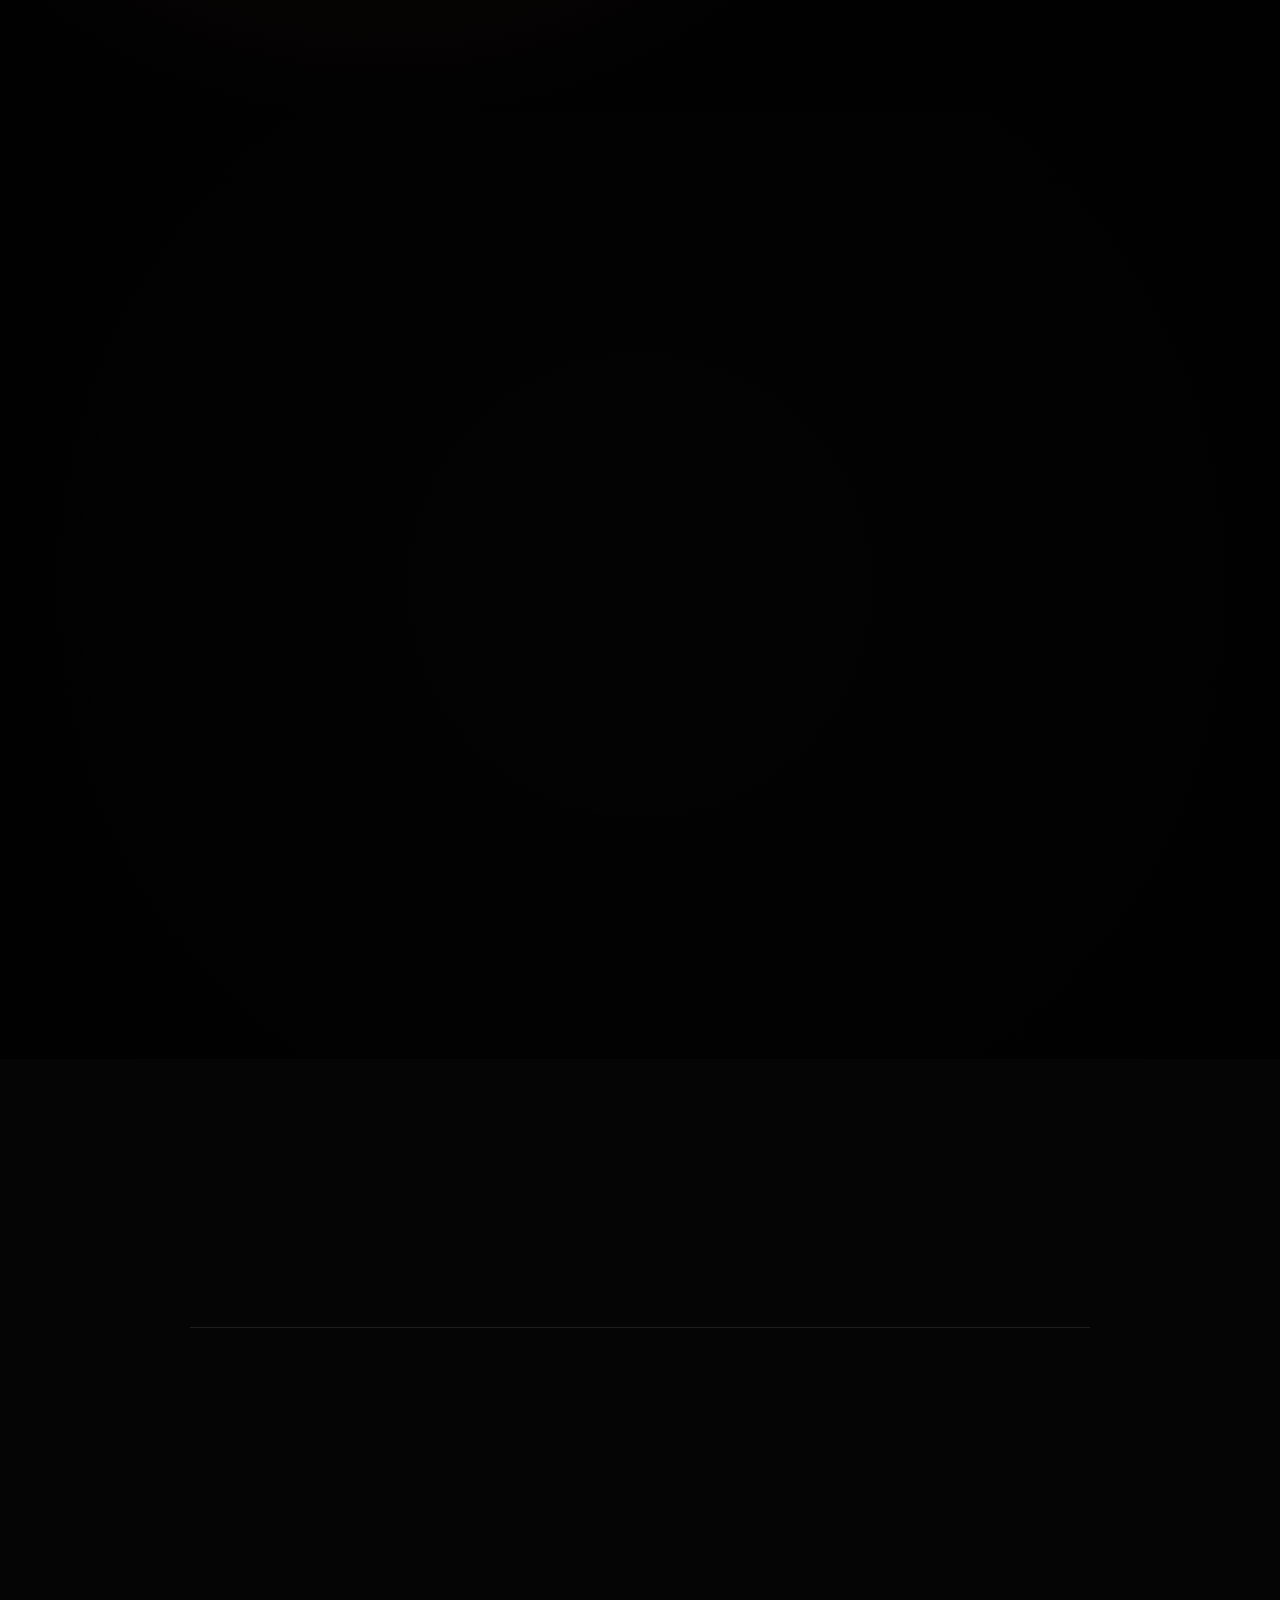
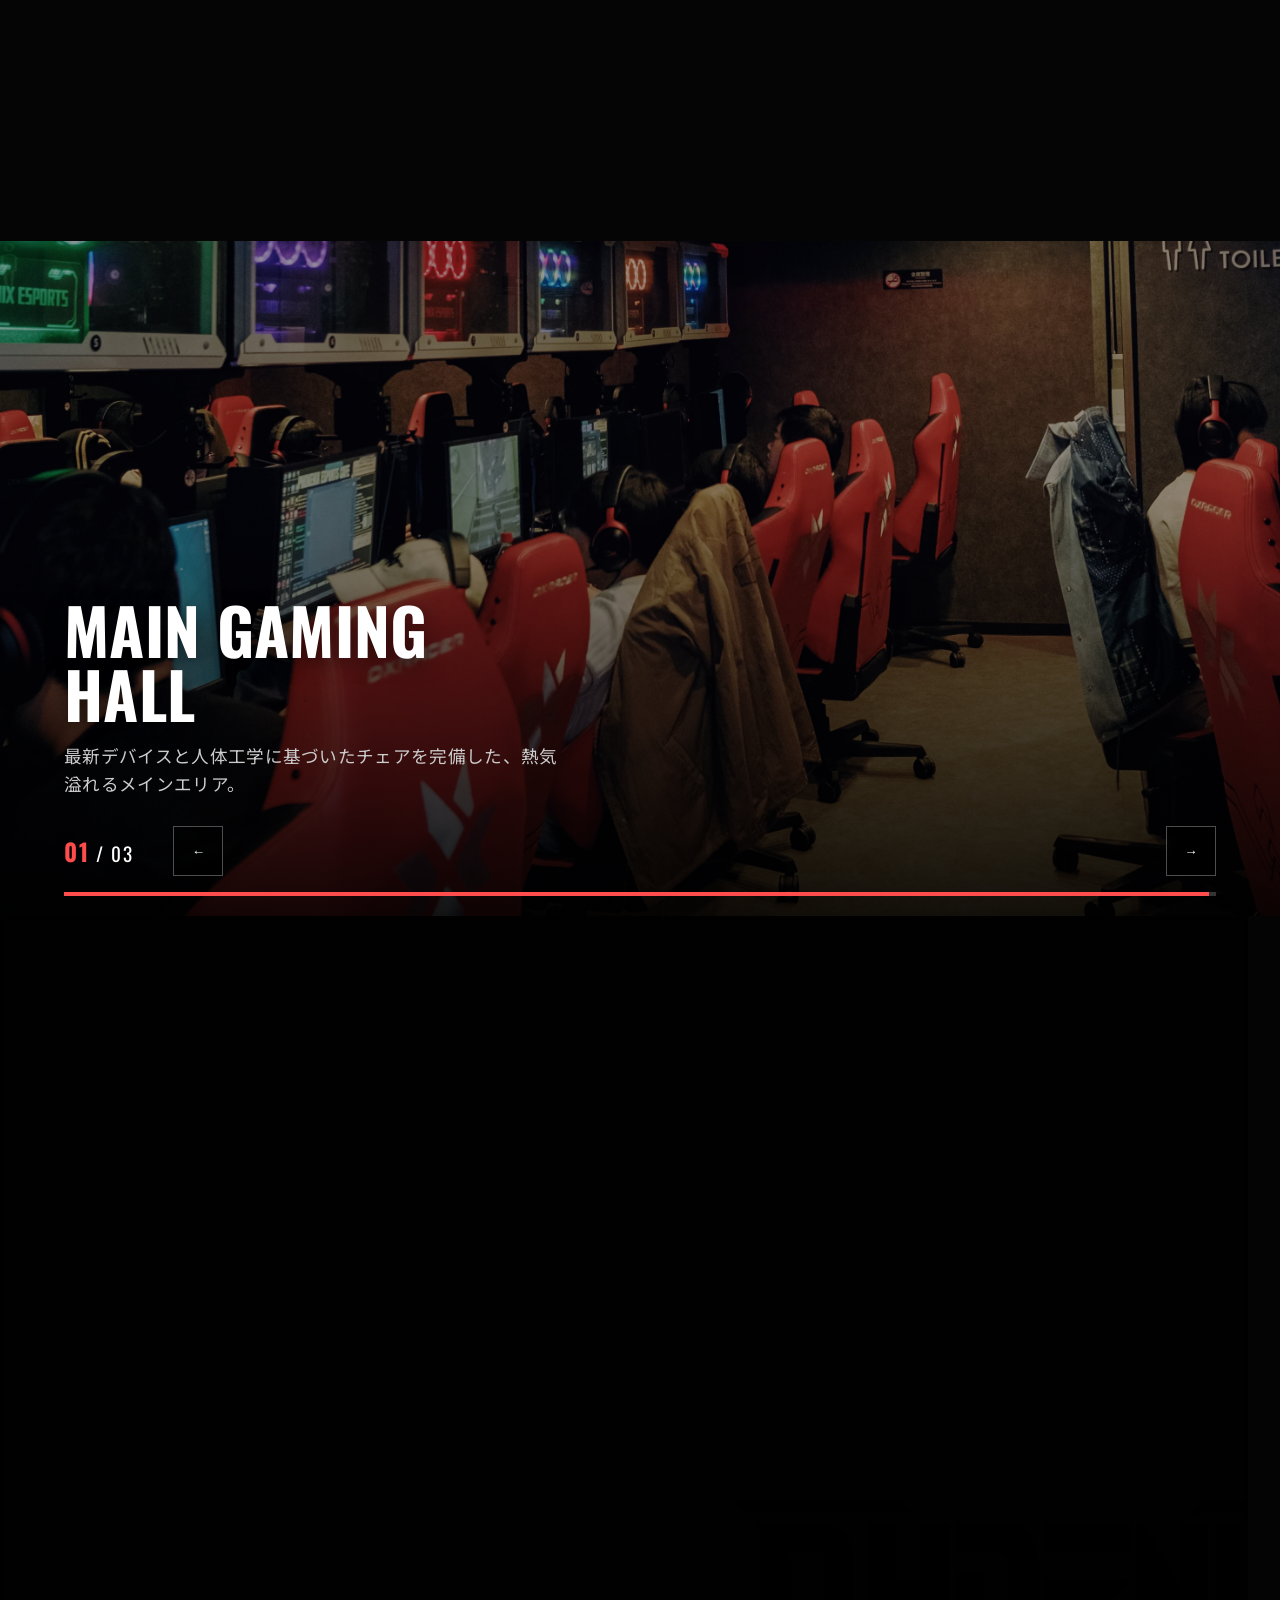
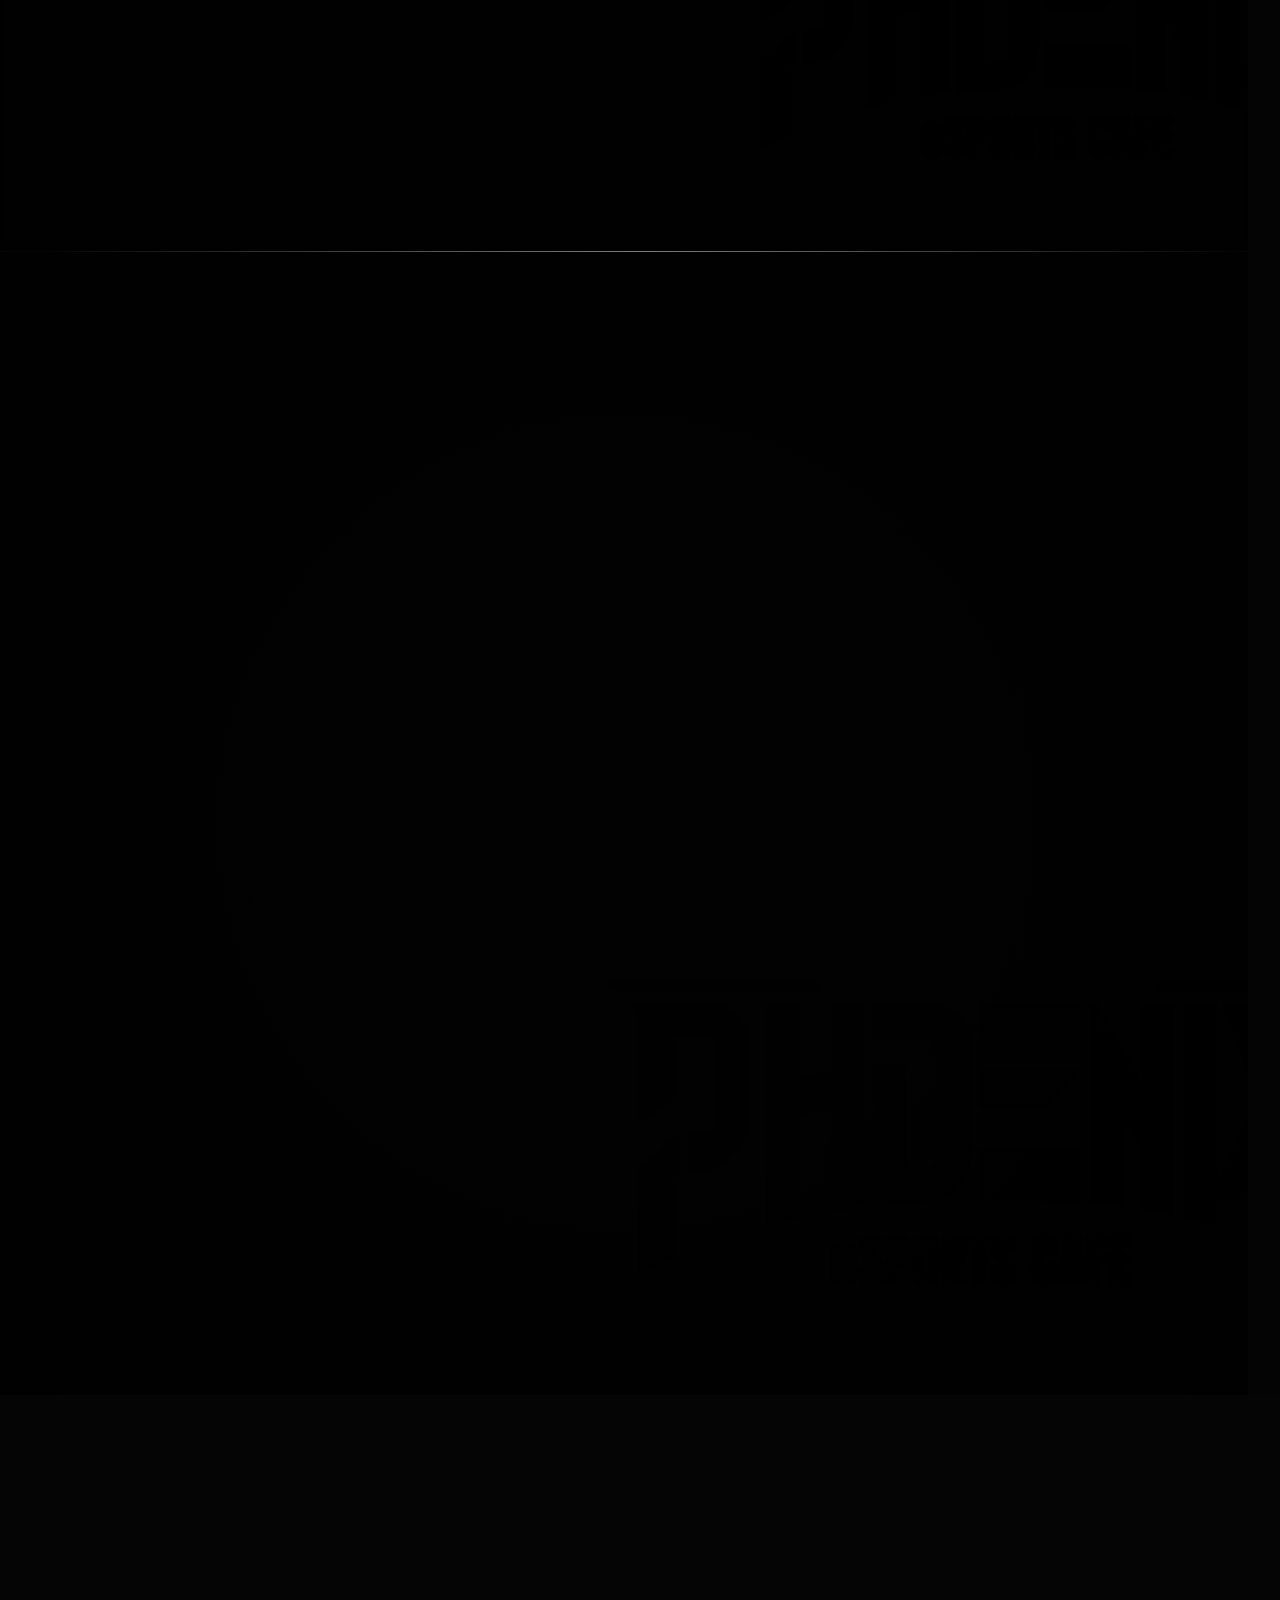
==== commit 65ff6f04: "Refactor: Update access.html, guide.html, and system.html for improved structure and styling; enhanc" ====
--- a/index.html
+++ b/index.html
@@ -43,7 +43,7 @@
   </head>
   <body>
     <!-- ============================================ -->
-    <!-- Floating HUD Header (Desktop) + Mobile Menu -->
+    <!-- 悬浮 HUD 头部（桌面）+ 移动端菜单 -->
     <!-- ============================================ -->
     <header class="hud-header">
       <div class="hud-container">
@@ -107,424 +107,474 @@
       </section>
 
       <div class="main-content-wrapper">
-        <section class="brand-concept reveal-on-scroll fade-in-up">
-          <div class="brand-inner">
-            <div class="brand-vertical">
-              <span class="brand-jp-copy">ここでは、あなたの世界である。</span>
-            </div>
-            <div class="brand-en">
-              <p class="brand-en-eyebrow">THE SANCTUARY FOR PRO GAMERS</p>
-              <span class="brand-divider" aria-hidden="true"></span>
-              <p class="brand-en-desc">
-                PHOENIXは、単なるネットカフェではない。<br />勝利のためだけに設計された、究極の没入空間。
+        <section class="brand-manifesto">
+          <div class="manifesto-bg">
+            <img
+              src="images/index/concept_bg.webp"
+              alt="Background Texture"
+              class="bg-texture"
+            />
+          </div>
+
+          <div class="manifesto-watermark">
+            <img
+              src="images/index/phoenixesports-logo.webp"
+              alt="Phoenix Logo Watermark"
+            />
+          </div>
+
+          <div class="manifesto-container">
+            <div class="manifesto-jp">
+              <div class="vertical-line gsap-fade-up"></div>
+              <h2 class="vertical-text gsap-fade-up" data-delay="0.1">
+                ここでは、<br />あなたの世界である。
+              </h2>
+            </div>
+
+            <div class="manifesto-en">
+              <p class="eyebrow gsap-fade-up" data-delay="0.2">THE SANCTUARY</p>
+              <h3 class="manifesto-heading gsap-fade-up" data-delay="0.3">
+                FOR PRO <span class="outline-text">GAMERS</span>
+              </h3>
+              <p class="manifesto-desc gsap-fade-up" data-delay="0.4">
+                PHOENIXは、単なるネットカフェではない。<br />
+                勝利のためだけに設計された、究極の没入空間。<br />
+                <span class="highlight">觉醒せよ。</span>
               </p>
             </div>
           </div>
         </section>
-        <section class="product environment section-fade" id="environment">
-          <div class="env-header">
-            <p class="eyebrow">ENVIRONMENT</p>
-            <h2>店内環境</h2>
-            <p class="lead">
-              24時間営業。ハイスペックPC × 静音個室 ×
-              充実飲食。喫煙／禁煙を選べて、ホール全域は禁煙です。
-            </p>
-          </div>
-          <div class="env-swiper-shell reveal-on-scroll fade-in-up">
-            <div class="swiper environment-slider">
+        <section class="schedule-visual" id="schedule">
+          <div class="schedule-bg-layer">
+            <img
+              src="images/index/environment_background.webp"
+              alt="Schedule BG"
+              class="bg-img"
+            />
+          </div>
+          <div class="schedule-overlay"></div>
+
+          <div class="schedule-container">
+            <div class="schedule-header">
+              <p class="eyebrow gsap-fade-up">MISSION LOG</p>
+              <h2 class="gsap-fade-up" data-delay="0.1">
+                EVENT <span class="outline-text">SCHEDULE</span>
+              </h2>
+            </div>
+
+            <div class="swiper schedule-swiper gsap-fade-up" data-delay="0.2">
               <div class="swiper-wrapper">
                 <div class="swiper-slide">
-                  <div class="env-slide-grid">
-                    <div class="env-slide-copy">
-                      <span
-                        class="env-tag-vertical"
-                        data-swiper-parallax-y="-60"
-                        >象限</span
+                  <article class="event-poster-card">
+                    <div class="card-bg">
+                      <img
+                        src="images/index/custmer_play_pc.webp"
+                        alt="Event BG"
+                      />
+                    </div>
+                    <div class="card-overlay"></div>
+
+                    <div class="card-top">
+                      <div class="date-badge">
+                        <span class="month">DEC</span>
+                        <span class="day">28</span>
+                      </div>
+                      <span class="tag tag-red">TOURNAMENT</span>
+                    </div>
+
+                    <div class="card-bottom">
+                      <p class="event-time">14:00 - 19:00</p>
+                      <h3 class="event-title">VALORANT PHOENIX CUP VOL.1</h3>
+                      <a href="#" class="card-btn"
+                        >JOIN <span class="arrow">→</span></a
                       >
-                      <div class="env-text-block">
-                        <p class="env-sub" data-swiper-parallax-y="-40">
-                          IMMERSION
-                        </p>
-                        <h3 data-swiper-parallax-y="-30">4名個室</h3>
-                        <p class="env-desc" data-swiper-parallax-y="-20">
-                          ハイスペックPCを4台完備。喫煙可ブースも用意し、仲間で静かに集中プレイ。
-                        </p>
+                    </div>
+                  </article>
+                </div>
+
+                <div class="swiper-slide">
+                  <article class="event-poster-card">
+                    <div class="card-bg">
+                      <img
+                        src="images/index/store_2_hall.webp"
+                        alt="Event BG"
+                      />
+                    </div>
+                    <div class="card-overlay"></div>
+
+                    <div class="card-top">
+                      <div class="date-badge">
+                        <span class="month">JAN</span>
+                        <span class="day">01</span>
                       </div>
-                    </div>
-                    <div class="env-slide-visual" data-swiper-parallax-x="-60">
-                      <div class="env-image-frame">
-                        <img
-                          src="images/index/room_for_four_people.webp"
-                          alt="4名個室"
-                        />
+                      <span class="tag tag-gold">CAMPAIGN</span>
+                    </div>
+
+                    <div class="card-bottom">
+                      <p class="event-time">ALL DAY</p>
+                      <h3 class="event-title">NEW YEAR LOGIN BONUS</h3>
+                      <a href="#" class="card-btn"
+                        >DETAILS <span class="arrow">→</span></a
+                      >
+                    </div>
+                  </article>
+                </div>
+
+                <div class="swiper-slide">
+                  <article class="event-poster-card">
+                    <div class="card-bg">
+                      <img
+                        src="images/index/store_1_front.webp"
+                        alt="Event BG"
+                      />
+                    </div>
+                    <div class="card-overlay"></div>
+
+                    <div class="card-top">
+                      <div class="date-badge">
+                        <span class="month">JAN</span>
+                        <span class="day">15</span>
                       </div>
-                    </div>
-                  </div>
-                </div>
-                <div class="swiper-slide">
-                  <div class="env-slide-grid">
-                    <div class="env-slide-copy">
-                      <span
-                        class="env-tag-vertical"
-                        data-swiper-parallax-y="-60"
-                        >三元</span
+                      <span class="tag tag-blue">COMMUNITY</span>
+                    </div>
+
+                    <div class="card-bottom">
+                      <p class="event-time">18:00 - 21:00</p>
+                      <h3 class="event-title">STREET FIGHTER 6 MEETUP</h3>
+                      <a href="#" class="card-btn"
+                        >JOIN <span class="arrow">→</span></a
                       >
-                      <div class="env-text-block">
-                        <p class="env-sub" data-swiper-parallax-y="-40">
-                          TRIO ROOM
-                        </p>
-                        <h3 data-swiper-parallax-y="-30">3名個室</h3>
-                        <p class="env-desc" data-swiper-parallax-y="-20">
-                          3人で使える防音個室。禁煙／喫煙を選べて、VC練習やクラン会議に最適。
-                        </p>
-                      </div>
-                    </div>
-                    <div class="env-slide-visual" data-swiper-parallax-x="-60">
-                      <div class="env-image-frame">
-                        <img
-                          src="images/index/room_for_three.webp"
-                          alt="3名個室"
-                        />
-                      </div>
-                    </div>
-                  </div>
-                </div>
-                <div class="swiper-slide">
-                  <div class="env-slide-grid">
-                    <div class="env-slide-copy">
-                      <span
-                        class="env-tag-vertical"
-                        data-swiper-parallax-y="-60"
-                        >対極</span
-                      >
-                      <div class="env-text-block">
-                        <p class="env-sub" data-swiper-parallax-y="-40">
-                          DUO SUITE
-                        </p>
-                        <h3 data-swiper-parallax-y="-30">2名個室</h3>
-                        <p class="env-desc" data-swiper-parallax-y="-20">
-                          デュオで快適に使える静かな個室。高性能PCで作業もゲームもストレスフリー。
-                        </p>
-                      </div>
-                    </div>
-                    <div class="env-slide-visual" data-swiper-parallax-x="-60">
-                      <div class="env-image-frame">
-                        <img
-                          src="images/index/room_for_two.webp"
-                          alt="2名個室"
-                        />
-                      </div>
-                    </div>
-                  </div>
-                </div>
-                <div class="swiper-slide">
-                  <div class="env-slide-grid">
-                    <div class="env-slide-copy">
-                      <span
-                        class="env-tag-vertical"
-                        data-swiper-parallax-y="-60"
-                        >頂点</span
-                      >
-                      <div class="env-text-block">
-                        <p class="env-sub" data-swiper-parallax-y="-40">
-                          SOLO POD
-                        </p>
-                        <h3 data-swiper-parallax-y="-30">1名個室</h3>
-                        <p class="env-desc" data-swiper-parallax-y="-20">
-                          最新GPU搭載のプライベートブース。静音設計で集中プレイや作業に最適。
-                        </p>
-                      </div>
-                    </div>
-                    <div class="env-slide-visual" data-swiper-parallax-x="-60">
-                      <div class="env-image-frame">
-                        <img
-                          src="images/index/room_for_one_people.webp"
-                          alt="1名個室"
-                        />
-                      </div>
-                    </div>
-                  </div>
-                </div>
-                <div class="swiper-slide">
-                  <div class="env-slide-grid">
-                    <div class="env-slide-copy">
-                      <span
-                        class="env-tag-vertical"
-                        data-swiper-parallax-y="-60"
-                        >汎用</span
-                      >
-                      <div class="env-text-block">
-                        <p class="env-sub" data-swiper-parallax-y="-40">
-                          FLAGSHIP FLOOR
-                        </p>
-                        <h3 data-swiper-parallax-y="-30">2号店ホール</h3>
-                        <p class="env-desc" data-swiper-parallax-y="-20">
-                          最新設備と赤を基調にした空間。禁煙ホールでクリーンに集中できます。
-                        </p>
-                      </div>
-                    </div>
-                    <div class="env-slide-visual" data-swiper-parallax-x="-60">
-                      <div class="env-image-frame">
-                        <img
-                          src="images/index/store_2_hall.webp"
-                          alt="ホール（2号店）"
-                        />
-                      </div>
-                    </div>
-                  </div>
-                </div>
-                <div class="swiper-slide">
-                  <div class="env-slide-grid">
-                    <div class="env-slide-copy">
-                      <span
-                        class="env-tag-vertical"
-                        data-swiper-parallax-y="-60"
-                        >端末</span
-                      >
-                      <div class="env-text-block">
-                        <p class="env-sub" data-swiper-parallax-y="-40">
-                          MAIN HALL
-                        </p>
-                        <h3 data-swiper-parallax-y="-30">1号店ホール</h3>
-                        <p class="env-desc" data-swiper-parallax-y="-20">
-                          ホール全域禁煙でクリーンな共用スペース。受付・サポートもすぐにアクセス可能。
-                        </p>
-                      </div>
-                    </div>
-                    <div class="env-slide-visual" data-swiper-parallax-x="-60">
-                      <div class="env-image-frame">
-                        <img
-                          src="images/index/store_1_hall.webp"
-                          alt="ホール（1号店）"
-                        />
-                      </div>
-                    </div>
-                  </div>
-                </div>
-                <div class="swiper-slide">
-                  <div class="env-slide-grid">
-                    <div class="env-slide-copy">
-                      <span
-                        class="env-tag-vertical"
-                        data-swiper-parallax-y="-60"
-                        >補給</span
-                      >
-                      <div class="env-text-block">
-                        <p class="env-sub" data-swiper-parallax-y="-40">
-                          FUEL BAR
-                        </p>
-                        <h3 data-swiper-parallax-y="-30">フード＆ドリンク</h3>
-                        <p class="env-desc" data-swiper-parallax-y="-20">
-                          できたてのフードとドリンクを多数用意。長時間でも美味しく快適に過ごせます。
-                        </p>
-                      </div>
-                    </div>
-                    <div class="env-slide-visual" data-swiper-parallax-x="-60">
-                      <div class="env-image-frame">
-                        <img
-                          src="images/index/store_2_food.webp"
-                          alt="フード＆ドリンク"
-                        />
-                      </div>
-                    </div>
-                  </div>
-                </div>
-                <div class="swiper-slide">
-                  <div class="env-slide-grid">
-                    <div class="env-slide-copy">
-                      <span
-                        class="env-tag-vertical"
-                        data-swiper-parallax-y="-60"
-                        >受付</span
-                      >
-                      <div class="env-text-block">
-                        <p class="env-sub" data-swiper-parallax-y="-40">
-                          FRONT DESK
-                        </p>
-                        <h3 data-swiper-parallax-y="-30">1号店フロント</h3>
-                        <p class="env-desc" data-swiper-parallax-y="-20">
-                          最新設備と多彩な個室をご案内。受付スタッフが24Hサポート。
-                        </p>
-                      </div>
-                    </div>
-                    <div class="env-slide-visual" data-swiper-parallax-x="-60">
-                      <div class="env-image-frame">
-                        <img
-                          src="images/index/store_1_front.webp"
-                          alt="フロント（1号店）"
-                        />
-                      </div>
-                    </div>
-                  </div>
-                </div>
-                <div class="swiper-slide">
-                  <div class="env-slide-grid">
-                    <div class="env-slide-copy">
-                      <span
-                        class="env-tag-vertical"
-                        data-swiper-parallax-y="-60"
-                        >受付</span
-                      >
-                      <div class="env-text-block">
-                        <p class="env-sub" data-swiper-parallax-y="-40">
-                          FRONT DESK
-                        </p>
-                        <h3 data-swiper-parallax-y="-30">2号店フロント</h3>
-                        <p class="env-desc" data-swiper-parallax-y="-20">
-                          赤を基調とした最先端の受付エリア。チェックインもブース案内もスムーズ。
-                        </p>
-                      </div>
-                    </div>
-                    <div class="env-slide-visual" data-swiper-parallax-x="-60">
-                      <div class="env-image-frame">
-                        <img
-                          src="images/index/store_2_front.webp"
-                          alt="フロント（2号店）"
-                        />
-                      </div>
-                    </div>
-                  </div>
-                </div>
-              </div>
-              <div class="env-pagination swiper-pagination"></div>
-              <div class="env-nav">
-                <button
-                  class="env-nav-btn env-prev"
-                  type="button"
-                  aria-label="前のスライド"
-                >
-                  <span aria-hidden="true">‹</span>
-                </button>
-                <button
-                  class="env-nav-btn env-next"
-                  type="button"
-                  aria-label="次のスライド"
-                >
-                  <span aria-hidden="true">›</span>
-                </button>
-              </div>
+                    </div>
+                  </article>
+                </div>
+              </div>
+              <div class="swiper-scrollbar schedule-scrollbar"></div>
+            </div>
+          </div>
+        </section>
+        <section class="news-cinematic" id="news">
+          <div class="news-bg-layer">
+            <img
+              src="images/index/environment_background.webp"
+              alt="News Background"
+              class="bg-img"
+            />
+          </div>
+          <div class="news-overlay"></div>
+
+          <div class="news-container">
+            <div class="news-header">
+              <p class="eyebrow gsap-fade-up">LATEST INFO</p>
+              <h2 class="gsap-fade-up" data-delay="0.1">
+                HEAD<span class="outline-text">LINES</span>
+              </h2>
+            </div>
+
+            <div class="news-list gsap-stagger-group">
+              <a href="#" class="news-item">
+                <div class="news-meta">
+                  <span class="news-date">2025.12.24</span>
+                  <span class="news-cat cat-system">SYSTEM</span>
+                </div>
+                <h3 class="news-title">年末年始の営業時間についてのお知らせ</h3>
+                <div class="news-arrow">→</div>
+              </a>
+
+              <a href="#" class="news-item">
+                <div class="news-meta">
+                  <span class="news-date">2025.12.20</span>
+                  <span class="news-cat cat-maintenance">MAINTENANCE</span>
+                </div>
+                <h3 class="news-title">
+                  【1号店】定期サーバーメンテナンス完了のお知らせ
+                </h3>
+                <div class="news-arrow">→</div>
+              </a>
+
+              <a href="#" class="news-item">
+                <div class="news-meta">
+                  <span class="news-date">2025.12.15</span>
+                  <span class="news-cat cat-info">INFO</span>
+                </div>
+                <h3 class="news-title">
+                  新デバイス「ZOWIE XL2566X+」全席導入完了
+                </h3>
+                <div class="news-arrow">→</div>
+              </a>
+
+              <a href="#" class="news-item">
+                <div class="news-meta">
+                  <span class="news-date">2025.12.01</span>
+                  <span class="news-cat cat-campaign">CAMPAIGN</span>
+                </div>
+                <h3 class="news-title">
+                  冬の新規入会キャンペーン開始（入会金無料）
+                </h3>
+                <div class="news-arrow">→</div>
+              </a>
+            </div>
+
+            <div class="news-footer gsap-fade-up" data-delay="0.2">
+              <a href="#" class="view-all-link">VIEW ARCHIVE</a>
+            </div>
+          </div>
+        </section>
+        <section class="store-environment-cinematic" id="environment">
+          <div class="carousel-header-overlay">
+            <p class="eyebrow gsap-fade-up">THE BATTLEGROUNDS</p>
+            <h2 class="gsap-fade-up" data-delay="0.1">店内環境</h2>
+          </div>
+
+          <div class="swiper cinematic-swiper">
+            <div class="swiper-wrapper">
+              <div class="swiper-slide">
+                <div class="slide-bg-wrap">
+                  <img
+                    src="images/carousel/environment1.webp"
+                    alt="Main Gaming Hall"
+                    class="slide-bg-img"
+                  />
+                </div>
+                <div class="slide-content">
+                  <h3 class="slide-title">MAIN GAMING HALL</h3>
+                  <p class="slide-desc">
+                    最新デバイスと人体工学に基づいたチェアを完備した、熱気溢れるメインエリア。
+                  </p>
+                </div>
+              </div>
+
+              <div class="swiper-slide">
+                <div class="slide-bg-wrap">
+                  <img
+                    src="images/carousel/environment2.webp"
+                    alt="VIP Private Rooms"
+                    class="slide-bg-img"
+                  />
+                </div>
+                <div class="slide-content">
+                  <h3 class="slide-title">VIP PRIVATE SUITES</h3>
+                  <p class="slide-desc">
+                    防音完備の完全個室。チーム練習や配信に最適な集中環境。
+                  </p>
+                </div>
+              </div>
+
+              <div class="swiper-slide">
+                <div class="slide-bg-wrap">
+                  <img
+                    src="images/carousel/environment3.webp"
+                    alt="Relax & Cafe Area"
+                    class="slide-bg-img"
+                  />
+                </div>
+                <div class="slide-content">
+                  <h3 class="slide-title">RELAX &amp; CAFE ZONE</h3>
+                  <p class="slide-desc">
+                    戦いの合間に休息を。充実したフード＆ドリンクメニュー。
+                  </p>
+                </div>
+              </div>
+            </div>
+
+            <div class="cinematic-controls">
+              <div class="swiper-pagination-fraction" aria-hidden="true"></div>
+
+              <div
+                class="swiper-pagination-progressbar-fill"
+                aria-hidden="true"
+              >
+                <span class="progress-bar-track"></span>
+              </div>
+
+              <button
+                class="swiper-button-prev custom-arrow"
+                type="button"
+                aria-label="前のスライド"
+              >
+                ←
+              </button>
+              <button
+                class="swiper-button-next custom-arrow"
+                type="button"
+                aria-label="次のスライド"
+              >
+                →
+              </button>
             </div>
           </div>
         </section>
         <div class="specs-access-wrap">
-          <section class="specs section-fade" id="specs">
-            <div class="specs-header">
-              <p class="eyebrow">SPECIFICATIONS</p>
-              <h2>設備スペック</h2>
-              <p class="lead">
-                プロと同じ高性能構成で、どんなゲームも滑らかに。400Hzモニターと最新PCで、プロ水準の環境を常設。
-              </p>
-            </div>
-            <div class="specs-grid">
-              <article class="spec-card reveal-on-scroll">
-                <h3>PC スペック</h3>
-                <div class="spec-line">
-                  <span class="spec-label">OS</span>
-                  <span class="spec-value">Windows 11 Pro</span>
-                </div>
-                <div class="spec-line">
-                  <span class="spec-label">CPU</span>
-                  <span class="spec-value">AMD Ryzen 7 9800X3D</span>
-                </div>
-                <div class="spec-line">
-                  <span class="spec-label">GPU</span>
-                  <span class="spec-value">NVIDIA RTX 5080</span>
-                </div>
-                <div class="spec-line">
-                  <span class="spec-label">Memory</span>
-                  <span class="spec-value">32GB</span>
-                </div>
-              </article>
-              <article class="spec-card reveal-on-scroll">
-                <h3>モニター</h3>
-                <div class="spec-line">
-                  <span class="spec-label">MODEL</span>
-                  <span class="spec-value">ZOWIE XL2566X+</span>
-                </div>
-                <div class="spec-line">
-                  <span class="spec-label">サイズ</span>
-                  <span class="spec-value">24.5インチ</span>
-                </div>
-                <div class="spec-line">
-                  <span class="spec-label">リフレッシュレート</span>
-                  <span class="spec-value">400Hz</span>
-                </div>
-              </article>
-              <article class="spec-card reveal-on-scroll">
-                <h3>設置デバイス</h3>
-                <div class="spec-line">
-                  <span class="spec-label">マウス</span>
-                  <span class="spec-value">Logicool G PRO X SUPERLIGHT</span>
-                </div>
-                <div class="spec-line">
-                  <span class="spec-label">ヘッドセット</span>
-                  <span class="spec-value">HyperX Cloud 3</span>
-                </div>
-                <div class="spec-line">
-                  <span class="spec-label">キーボード</span>
-                  <span class="spec-value">Logicool G ゲーミングモデル</span>
-                </div>
-                <div class="spec-line">
-                  <span class="spec-label">マウスパッド</span>
-                  <span class="spec-value">フェニックスマウスパッド</span>
-                </div>
-              </article>
+          <section class="specs-cinematic" id="specs">
+            <div class="specs-bg-layer">
+              <img
+                src="images/index/custmer_play_pc.webp"
+                alt="Gaming Setup Background"
+                class="bg-img"
+              />
+            </div>
+
+            <div class="specs-overlay"></div>
+
+            <div class="specs-watermark">
+              <img
+                src="images/index/phoenixesports-logo.webp"
+                alt="Phoenix Logo"
+              />
+            </div>
+
+            <div class="specs-container">
+              <div class="specs-header-cinematic">
+                <p class="eyebrow gsap-fade-up">HARDWARE</p>
+                <h2 class="gsap-fade-up" data-delay="0.1">
+                  PRO <span class="outline-text">GEAR</span>
+                </h2>
+                <p class="specs-lead gsap-fade-up" data-delay="0.2">
+                  勝敗を分けるのは、一瞬の差。<br />
+                  プロフェッショナル仕様の環境が、あなたのポテンシャルを解放する。
+                </p>
+              </div>
+
+              <div class="specs-grid-glass gsap-stagger-group">
+                <div class="spec-glass-card">
+                  <div class="card-icon">01</div>
+                  <h3>PC SYSTEM</h3>
+                  <div class="spec-row">
+                    <span class="label">OS</span>
+                    <span class="value">Windows 10</span>
+                  </div>
+                  <div class="spec-row">
+                    <span class="label">CPU</span>
+                    <span class="value">AMD Ryzen 7 9800X3D</span>
+                  </div>
+                  <div class="spec-row highlight">
+                    <span class="label">GPU</span>
+                    <span class="value">NVIDIA RTX 5080</span>
+                  </div>
+                  <div class="spec-row">
+                    <span class="label">RAM</span>
+                    <span class="value">32GB</span>
+                  </div>
+                </div>
+
+                <div class="spec-glass-card">
+                  <div class="card-icon">02</div>
+                  <h3>MONITOR</h3>
+                  <div class="spec-row">
+                    <span class="label">MODEL</span>
+                    <span class="value">ZOWIE XL2566X+</span>
+                  </div>
+                  <div class="spec-row">
+                    <span class="label">SIZE</span>
+                    <span class="value">24.5 inch</span>
+                  </div>
+                  <div class="spec-row highlight">
+                    <span class="label">REFRESH</span>
+                    <span class="value">400Hz / DyAc 2</span>
+                  </div>
+                </div>
+
+                <div class="spec-glass-card">
+                  <div class="card-icon">03</div>
+                  <h3>DEVICES</h3>
+                  <div class="spec-row">
+                    <span class="label">MOUSE</span>
+                    <span class="value">Logicool G PRO X SUPERLIGHT</span>
+                  </div>
+                  <div class="spec-row">
+                    <span class="label">HEADSET</span>
+                    <span class="value">HyperX Cloud III</span>
+                  </div>
+                  <div class="spec-row">
+                    <span class="label">KEYBOARD</span>
+                    <span class="value">Logicool G Series</span>
+                  </div>
+                  <div class="spec-row">
+                    <span class="label">MOUSEPAD</span>
+                    <span class="value">PHOENIX MOUSEPAD</span>
+                  </div>
+                </div>
+              </div>
             </div>
           </section>
           <div class="specs-access-divider"></div>
-          <section class="access section-fade" id="access">
-            <div class="access-header">
-              <p class="eyebrow">ACCESS</p>
-              <h2>アクセス</h2>
-              <p class="lead">2店舗とも駅近で24時間営業です。</p>
-            </div>
-            <div class="access-grid">
-              <article class="access-card reveal-on-scroll">
-                <h3>eSPORTS CAFE PHOENIX 池袋1号店</h3>
-                <div class="access-map-frame">
-                  <iframe
-                    src="https://www.google.com/maps?q=ESPORTS%20CAFE%20PHOENIX%201%E5%8F%B7%E5%BA%97&hl=ja&z=17&output=embed"
-                    allowfullscreen
-                    loading="lazy"
-                    referrerpolicy="no-referrer-when-downgrade"
-                    title="PHOENIX 1号店の地図"
-                  ></iframe>
-                </div>
-                <div class="button_solid012">
-                  <a
-                    class="access-link"
-                    href="https://maps.app.goo.gl/ddYUsKAvwy8q5Gjy7"
-                    target="_blank"
-                    rel="noreferrer noopener"
-                  >
-                    MAPを開く
-                    <span class="btn-arrow">›</span>
+          <section class="access-cinematic" id="access">
+            <div class="access-bg-layer">
+              <img
+                src="images/index/environment_background.webp"
+                alt="Location Background"
+                class="bg-img"
+              />
+            </div>
+            <div class="access-overlay"></div>
+
+            <div class="access-watermark">
+              <img
+                src="images/index/phoenixesports-logo.webp"
+                alt="Phoenix Logo"
+              />
+            </div>
+
+            <div class="access-container">
+              <div class="access-header-cinematic">
+                <p class="eyebrow gsap-fade-up">HIGH RATED</p>
+                <h2 class="gsap-fade-up" data-delay="0.1">
+                  THE <span class="outline-text">LOCATION</span>
+                </h2>
+                <p class="access-lead gsap-fade-up" data-delay="0.2">
+                  Google Review 高評価獲得。<br />
+                  プレイヤーに選ばれ続ける、東京のeスポーツ拠点。
+                </p>
+              </div>
+
+              <div class="access-grid-glass gsap-stagger-group">
+                <article class="access-glass-card map-card">
+                  <div class="card-header-row">
+                    <div class="card-tag">NO.1</div>
+                    <h3 class="store-name-sm">IKEBUKURO 1st</h3>
+                  </div>
+
+                  <div class="map-frame-wrapper">
+                    <iframe
+                      src="https://www.google.com/maps/embed?pb=!1m18!1m12!1m3!1d3238.8694037401165!2d139.7120786759487!3d35.72943022732455!2m3!1f0!2f0!3f0!3m2!1i1024!2i768!4f13.1!3m3!1m2!1s0x60188dc4718637c9%3A0x1f72804c95cec273!2zZVNQT1JUUyBDQUZFIFBIT0VOSVgg5rGg6KKL5bqX!5e0!3m2!1sen!2sjp!4v1766611805935!5m2!1sen!2sjp"
+                      width="600"
+                      height="450"
+                      style="border: 0"
+                      allowfullscreen=""
+                      loading="lazy"
+                      referrerpolicy="no-referrer-when-downgrade"
+                      title="PHOENIX IKEBUKURO 1st - Google Map"
+                    ></iframe>
+                  </div>
+
+                  <a href="access.html" class="map-sub-link">
+                    行き方を見る (Access Guide) <span class="arrow">→</span>
                   </a>
-                </div>
-              </article>
-              <article class="access-card reveal-on-scroll">
-                <h3>eSPORTS CAFE PHOENIX 池袋2号店</h3>
-                <div class="access-map-frame">
-                  <iframe
-                    src="https://www.google.com/maps?q=%22304%201%20Chome-22%20Higashiikebukuro%20Toshima%20City%20Tokyo%20170-0013%22&hl=ja&z=17&output=embed"
-                    allowfullscreen
-                    loading="lazy"
-                    referrerpolicy="no-referrer-when-downgrade"
-                    title="PHOENIX 2号店の地図"
-                  ></iframe>
-                </div>
-                <div class="button_solid012">
-                  <a
-                    class="access-link"
-                    href="https://www.google.com/maps/search/?api=1&query=%22304%201%20Chome-22%20Higashiikebukuro%20Toshima%20City%20Tokyo%20170-0013%22"
-                    target="_blank"
-                    rel="noreferrer noopener"
-                  >
-                    MAPを開く
-                    <span class="btn-arrow">›</span>
+                </article>
+
+                <article class="access-glass-card map-card">
+                  <div class="card-header-row">
+                    <div class="card-tag">NO.2</div>
+                    <h3 class="store-name-sm">IKEBUKURO 2nd</h3>
+                  </div>
+
+                  <div class="map-frame-wrapper">
+                    <iframe
+                      src="https://www.google.com/maps/embed?pb=!1m18!1m12!1m3!1d3238.8664718484633!2d139.71301627594872!3d35.72950232732048!2m3!1f0!2f0!3f0!3m2!1i1024!2i768!4f13.1!3m3!1m2!1s0x60188d3801689253%3A0x803f6917af22112c!2zZVNQT1JUUyBDQUZFIFBIT0VOSVgg5rGg6KKLMuWPt-W6lw!5e0!3m2!1sen!2sjp!4v1766611700145!5m2!1sen!2sjp"
+                      width="600"
+                      height="450"
+                      style="border: 0"
+                      allowfullscreen=""
+                      loading="lazy"
+                      referrerpolicy="no-referrer-when-downgrade"
+                      title="PHOENIX IKEBUKURO 2nd - Google Map"
+                    ></iframe>
+                  </div>
+
+                  <a href="access.html" class="map-sub-link">
+                    行き方を見る (Access Guide) <span class="arrow">→</span>
                   </a>
-                </div>
-              </article>
+                </article>
+              </div>
             </div>
           </section>
         </div>
@@ -561,9 +611,12 @@
       </div>
     </main>
 
-    <!-- Mobile Full Screen Menu Overlay -->
+    <!-- 移动端全屏菜单遮罩层 -->
     <div class="mobile-menu-overlay">
       <div class="mm-bg"></div>
+      <button class="mm-close-btn" type="button" aria-label="Close menu">
+        ×
+      </button>
       <div class="mm-container">
         <nav class="mm-nav">
           <div class="mm-item">
--- a/css/style.css
+++ b/css/style.css
@@ -1,16 +1,64 @@
 @charset "UTF-8";
-:root {
-  --stack-progress: 0 // 堆叠进度值，范围 0-1，用于控制环境区域的动态变化;
-}
-
-html, body {
-  width: 100%;
-  overflow-x: hidden !important;
-  position: relative;
+html {
+  width: 100%;
+  height: auto;
+  min-height: 100%;
+  overflow-x: hidden;
+  overflow-y: scroll;
+  scroll-behavior: smooth;
 }
 
 body {
+  width: 100%;
+  min-height: 100vh;
+  height: auto !important;
+  overflow: visible !important;
+  position: relative;
   margin: 0;
+  padding: 0;
+  -webkit-touch-callout: none;
+}
+
+.main-content-wrapper {
+  width: 100%;
+  max-width: 100%;
+  position: relative;
+  z-index: 1;
+  overflow: clip;
+}
+@supports not (overflow: clip) {
+  .main-content-wrapper {
+    overflow: hidden;
+  }
+}
+
+section, header, footer {
+  width: 100%;
+  max-width: 100%;
+  box-sizing: border-box;
+}
+
+.hero-section,
+.immersive-store,
+.store-zone {
+  width: 100%;
+  position: relative;
+  overflow: hidden;
+  min-height: 100vh;
+  min-height: 100dvh;
+}
+
+img {
+  max-width: 100%;
+  height: auto;
+  display: block;
+}
+
+*, *::before, *::after {
+  box-sizing: border-box;
+}
+
+body {
   font-family: "Noto Sans JP", sans-serif;
   font-weight: 400;
   background-color: #020202;
@@ -26,25 +74,13 @@
   }
 }
 
-h1, h2, h3, h4, h5, h6,
-.nav-link, .nav_logo,
-.eyebrow, .label-box span,
-.cta-btn, .btn-primary, .store-link,
-.store-number, .pricing-item-price, .pricing-store-number,
-.spec-label, .spec-value,
-.env-tag, .env-sub, .env-tag-vertical, .slide-number, .env-info h3 {
-  font-family: "Oswald", sans-serif !important;
-  font-weight: 600;
-  letter-spacing: 0.04em;
-}
-
 h1 {
   font-weight: 700;
   letter-spacing: 0.04em !important;
   text-transform: uppercase;
 }
 
-.eyebrow, .nav-link, .spec-label, .env-sub, .store-info-label, .pricing-item-type {
+.eyebrow, .spec-label, .store-info-label, .pricing-item-type {
   letter-spacing: 0.15em !important;
   text-transform: uppercase;
   font-weight: 500;
@@ -92,807 +128,728 @@
   background-color: #050505;
   box-shadow: 0 -22px 40px rgba(0, 0, 0, 0.45);
 }
-.main-content-wrapper .product.environment {
-  position: relative;
-}
-.main-content-wrapper .product.environment::before {
-  content: "";
-  position: absolute;
-  inset: 0;
-  background: linear-gradient(180deg, rgba(5, 5, 5, 0.98), rgba(5, 5, 5, 0));
-  pointer-events: none;
-  z-index: -1;
-}
-
-.brand-concept {
-  position: relative;
-  background: #050505;
-  padding: clamp(110px, 18vh, 180px) clamp(18px, 7vw, 120px) clamp(110px, 14vh, 180px);
-  display: flex;
+
+.brand-manifesto {
+  position: relative;
+  width: 100%;
+  min-height: 85vh;
+  display: flex;
+  align-items: center;
   justify-content: center;
   overflow: hidden;
+  background: #050505;
+  padding: 100px 20px;
+}
+.brand-manifesto::before {
+  content: "";
+  position: absolute;
+  inset: 0;
+  z-index: 1;
+  pointer-events: none;
+  background: radial-gradient(circle at 30% 30%, rgba(255, 77, 77, 0.08) 0%, rgba(0, 0, 0, 0.75) 55%, rgba(0, 0, 0, 0.92) 100%);
+}
+.brand-manifesto .manifesto-bg {
+  position: absolute;
+  inset: 0;
+  z-index: 0;
+  opacity: 0.4;
+  background: url("../images/index/concept_bg.webp") center/cover no-repeat;
+  background-attachment: fixed;
+}
+.brand-manifesto .manifesto-bg .bg-texture {
+  display: none;
+}
+.brand-manifesto .manifesto-watermark {
+  position: absolute;
+  top: 50%;
+  left: 50%;
+  transform: translate(-50%, -50%);
+  width: 60vw;
+  height: 60vw;
+  z-index: 0;
+  opacity: 0.03;
+  pointer-events: none;
+}
+.brand-manifesto .manifesto-watermark img {
+  width: 100%;
+  height: 100%;
+  -o-object-fit: contain;
+     object-fit: contain;
+  transform-origin: center;
+  animation: rotate-slow 120s linear infinite;
+}
+.brand-manifesto .manifesto-container {
+  position: relative;
+  z-index: 2;
+  max-width: 1200px;
+  width: 100%;
+  display: grid;
+  grid-template-columns: 1fr 1.5fr;
+  gap: 80px;
+  align-items: center;
 }
 @media (max-width: 900px) {
-  .brand-concept .brand-inner {
+  .brand-manifesto .manifesto-container {
     grid-template-columns: 1fr;
-    gap: 36px;
-  }
-  .brand-concept .brand-vertical {
-    justify-content: flex-start;
-    border-right: none;
-    padding-inline: 0;
-  }
-  .brand-concept .brand-jp-copy {
-    font-size: clamp(2.4rem, 8vw, 3rem);
-  }
-}
-@media (max-width: 600px) {
-  .brand-concept {
-    padding: 90px 16px 110px;
-  }
-  .brand-concept .brand-vertical {
+    text-align: center;
+    gap: 50px;
+  }
+  .brand-manifesto .manifesto-container .manifesto-jp {
     justify-content: center;
-  }
-  .brand-concept .brand-en-desc {
-    font-size: 1rem;
-  }
+    margin-bottom: 30px;
+  }
+}
+.brand-manifesto .manifesto-jp {
+  display: flex;
+  align-items: flex-start;
+  justify-content: flex-end;
+  gap: 20px;
+}
+.brand-manifesto .manifesto-jp .vertical-line {
+  width: 2px;
+  height: 180px;
+  background: #ff4d4d;
+  box-shadow: 0 0 15px #ff4d4d;
+}
+.brand-manifesto .manifesto-jp .vertical-text {
+  writing-mode: vertical-rl;
+  font-family: "Noto Sans JP", sans-serif;
+  font-size: clamp(2.5rem, 4vw, 3.8rem);
+  font-weight: 700;
+  letter-spacing: 0.2em;
+  line-height: 1.6;
+  color: #fff;
+  margin: 0;
+  text-shadow: 0 0 20px rgba(255, 255, 255, 0.2), 0 0 42px rgba(255, 77, 77, 0.12);
+}
+.brand-manifesto .manifesto-en {
+  color: #fff;
+}
+.brand-manifesto .manifesto-en .eyebrow {
+  font-family: "Oswald", sans-serif;
+  font-size: 1.2rem;
+  letter-spacing: 0.3em;
+  color: #888;
+  margin-bottom: 10px;
+}
+.brand-manifesto .manifesto-en .manifesto-heading {
+  font-family: "Oswald", sans-serif;
+  font-size: clamp(3rem, 6vw, 6rem);
+  line-height: 0.9;
+  margin: 0 0 30px;
+  font-weight: 700;
+}
+.brand-manifesto .manifesto-en .manifesto-heading .outline-text {
+  color: transparent;
+  -webkit-text-stroke: 2px #fff;
+  opacity: 0.7;
+}
+.brand-manifesto .manifesto-en .manifesto-desc {
+  font-size: 1.1rem;
+  line-height: 2;
+  color: #ccc;
+  max-width: 500px;
+  font-feature-settings: "palt";
+}
+.brand-manifesto .manifesto-en .manifesto-desc .highlight {
+  color: #ff4d4d;
+  font-weight: 700;
+}
+
+@keyframes rotate-slow {
+  from {
+    transform: rotate(0deg);
+  }
+  to {
+    transform: rotate(360deg);
+  }
+}
+@media (max-width: 768px) {
+  .brand-manifesto {
+    min-height: auto;
+    padding: 80px 20px;
+  }
+  .brand-manifesto .manifesto-container {
+    display: flex;
+    flex-direction: column;
+    gap: 40px;
+  }
+  .brand-manifesto .vertical-line {
+    display: none;
+  }
+}
+.schedule-visual {
+  position: relative;
+  padding: 100px 0 120px;
+  background: #080808;
+  overflow: hidden;
+}
+.schedule-visual .schedule-bg-layer {
+  position: absolute;
+  inset: 0;
+  opacity: 0.2;
+  background: url("../images/index/environment_background.webp") center/cover no-repeat;
+  background-attachment: fixed;
+  filter: blur(10px) brightness(0.9) saturate(1.25) contrast(1.05);
+}
+.schedule-visual .schedule-bg-layer .bg-img {
+  display: none;
+}
+.schedule-visual .schedule-overlay {
+  position: absolute;
+  inset: 0;
+  background: radial-gradient(circle at center, rgba(0, 0, 0, 0.6) 0%, rgba(0, 0, 0, 0.9) 100%);
+  z-index: 1;
+}
+.schedule-visual .schedule-container {
+  position: relative;
+  z-index: 2;
+  width: 100%;
+  max-width: 1400px;
+  margin: 0 auto;
+  padding: 0 20px;
+}
+.schedule-visual .schedule-header {
+  text-align: center;
+  margin-bottom: 50px;
+}
+.schedule-visual .schedule-header .eyebrow {
+  color: #ff4d4d;
+  letter-spacing: 0.3em;
+  margin-bottom: 10px;
+}
+.schedule-visual .schedule-header h2 {
+  font-size: clamp(2.5rem, 5vw, 4rem);
+  color: #fff;
+}
+.schedule-visual .schedule-header h2 .outline-text {
+  color: transparent;
+  -webkit-text-stroke: 1px #fff;
+  opacity: 0.5;
+}
+.schedule-visual .schedule-swiper {
+  padding-bottom: 40px !important;
+  overflow: visible !important;
+}
+.schedule-visual .schedule-swiper .swiper-slide {
+  width: 320px;
+  height: 420px;
+  margin-right: 24px;
+  transition: transform 0.3s ease;
 }
 @media (max-width: 640px) {
-  .brand-concept {
-    padding: 80px 14px 90px;
-  }
-  .brand-concept .brand-inner {
-    grid-template-columns: 1fr;
-    gap: 28px;
-  }
-  .brand-concept .brand-vertical {
-    justify-content: center;
-  }
-  .brand-concept .brand-jp-copy {
-    font-size: clamp(2rem, 8vw, 2.6rem);
-  }
-  .brand-concept .brand-en {
-    max-width: 100%;
-    gap: 14px;
-  }
-}
-.brand-concept .brand-inner {
-  width: 100%;
-  max-width: 1180px;
-  display: grid;
-  grid-template-columns: minmax(120px, 180px) minmax(0, 1fr);
-  gap: clamp(48px, 8vw, 140px);
-  align-items: stretch;
-}
-.brand-concept .brand-vertical {
-  display: flex;
-  align-items: center;
-  justify-content: center;
-  padding-inline: clamp(8px, 1vw, 16px);
-  border-left: 1px solid rgba(255, 255, 255, 0.08);
-  border-right: 1px solid rgba(255, 255, 255, 0.08);
-  overflow: visible;
-}
-.brand-concept .brand-jp-copy {
-  font-family: "Noto Sans JP", sans-serif;
-  font-size: clamp(2.8rem, 5vw, 4rem);
-  color: #f6f1e5;
-  letter-spacing: 0.22em;
-  writing-mode: vertical-rl;
-  text-orientation: mixed;
-  line-height: 1.8;
-  text-shadow: 0 12px 36px rgba(0, 0, 0, 0.4);
-  display: inline-flex;
-  align-items: center;
-  justify-content: center;
-  white-space: nowrap;
-  min-height: 100%;
-}
-.brand-concept .brand-en {
-  display: flex;
-  flex-direction: column;
-  justify-content: center;
-  gap: 20px;
-  color: #e7e7e0;
-  max-width: 640px;
-  padding-block: clamp(8px, 2vh, 24px);
-  letter-spacing: 0.04em;
-}
-.brand-concept .brand-en-eyebrow {
-  margin: 0;
-  font-size: 0.82rem;
-  letter-spacing: 0.42em;
-  text-transform: uppercase;
-  color: #cfcfc4;
-  font-weight: 500;
-}
-.brand-concept .brand-divider {
-  width: 76px;
-  height: 1px;
-  background: linear-gradient(90deg, rgba(255, 255, 255, 0.28), rgba(255, 255, 255, 0.6));
-  display: inline-block;
-}
-.brand-concept .brand-en-desc {
-  margin: 0;
-  line-height: 1.9;
-  letter-spacing: 0.03em;
-  font-size: 1.08rem;
-  color: #d9d7d0;
-}
-
-.product.environment {
-  padding: 90px 16px 110px;
-  display: flex;
-  flex-direction: column;
-  gap: clamp(32px, 4vw, 64px);
-  background: #050505;
-  position: relative;
-  z-index: 2;
-  margin-top: calc(-180px * var(--stack-progress));
-  padding-top: calc(90px + 90px * var(--stack-progress));
-  border-radius: calc(26px * var(--stack-progress)) calc(26px * var(--stack-progress)) 0 0;
-  box-shadow: 0 -24px 50px rgba(0, 0, 0, 0.38);
-  transition: margin-top 0.25s linear, padding-top 0.25s linear, border-radius 0.25s linear;
-}
-@media (max-width: 1024px) {
-  .product.environment {
-    padding: 80px 16px 100px;
-    padding-top: calc(80px + 90px * var(--stack-progress));
-  }
-  .product.environment .env-slide-grid {
-    grid-template-columns: minmax(180px, 0.8fr) minmax(0, 1.6fr);
-  }
-}
-@media (max-width: 900px) {
-  .product.environment .env-slide-grid {
-    grid-template-columns: 1fr;
-    min-height: auto;
-  }
-  .product.environment .env-slide-copy {
-    grid-template-columns: auto 1fr;
-  }
-  .product.environment .env-image-frame {
-    width: 100%;
-  }
-  .product.environment .env-pagination {
-    flex-direction: column;
-    align-items: flex-start;
-    gap: 12px;
-  }
-}
-@media (max-width: 768px) {
-  .product.environment {
-    padding: 60px 16px 80px;
-    margin-top: 0;
-    padding-top: calc(60px + 90px * var(--stack-progress));
-  }
-  .product.environment .env-swiper-shell {
-    padding: 20px 16px 60px;
-    height: auto;
-    border-radius: 12px;
-  }
-  .product.environment .env-slide-grid {
-    display: flex !important;
-    flex-direction: column-reverse !important;
-    gap: 24px !important;
-    min-height: auto !important;
-    padding: 0 !important;
-    grid-template-columns: 1fr !important;
-  }
-  .product.environment .env-image-frame {
-    width: 100% !important;
-    height: auto !important;
-    aspect-ratio: 16/9;
-    margin: 0 !important;
-    max-width: none !important;
-    flex-shrink: 0;
-    border-radius: 12px;
-  }
-  .product.environment .env-image-frame img {
-    -o-object-fit: cover;
-       object-fit: cover;
-    width: 100%;
-    height: 100%;
-  }
-  .product.environment .env-slide-copy {
-    display: flex !important;
-    flex-direction: row;
-    align-items: flex-start;
-    gap: 12px;
-    width: 100%;
-    padding: 0;
-  }
-  .product.environment .env-text-block {
-    flex: 1;
-    gap: 10px;
-  }
-  .product.environment .env-slide-grid h3 {
-    font-size: 1.5rem !important;
-    margin-bottom: 8px;
-    line-height: 1.3;
-  }
-  .product.environment .env-sub {
-    font-size: 0.75rem;
-    letter-spacing: 0.2em;
-  }
-  .product.environment .env-desc {
-    font-size: 0.9rem;
-    line-height: 1.6;
-    letter-spacing: 0.01em;
-  }
-  .product.environment .env-tag-vertical {
-    writing-mode: vertical-rl;
-    padding: 10px 6px;
-    font-size: 1rem;
-    align-self: stretch;
-    display: flex;
-    align-items: center;
-    justify-content: center;
-    background: rgba(255, 255, 255, 0.05);
-    border: 1px solid rgba(255, 255, 255, 0.1);
-    border-radius: 8px;
-    flex-shrink: 0;
-  }
-  .product.environment .swiper-slide {
-    height: auto !important;
-  }
-  .product.environment .env-nav {
-    bottom: 16px;
-    right: 16px;
-    gap: 8px;
-    z-index: 10;
-  }
-  .product.environment .env-nav-btn {
-    width: 36px;
-    height: 36px;
-    font-size: 1.2rem;
-  }
-  .product.environment .env-pagination {
-    margin-top: 16px;
-    height: 2px;
-  }
-}
-@media (max-width: 720px) {
-  .product.environment .env-carousel {
-    border-radius: 10px;
-  }
-}
-.product.environment .env-header {
-  text-align: left;
-  max-width: 1080px;
-  margin: 0 auto;
-  display: flex;
-  flex-direction: column;
-  gap: 10px;
-}
-@media (max-width: 640px) {
-  .product.environment .env-header {
-    text-align: center;
-    gap: 8px;
-  }
-}
-.product.environment .env-header .eyebrow {
-  letter-spacing: 0.18em;
-  font-size: 0.85rem;
-  color: #ff4d4d;
-  margin: 0;
-  text-transform: uppercase;
-}
-@media (max-width: 640px) {
-  .product.environment .env-header .eyebrow {
-    font-size: 0.75rem;
-    letter-spacing: 0.15em;
-  }
-}
-.product.environment .env-header h2 {
-  margin: 0;
-  font-size: 2rem;
-  letter-spacing: 0.08em;
-}
-@media (max-width: 640px) {
-  .product.environment .env-header h2 {
-    font-size: 1.5rem;
-    letter-spacing: 0.06em;
-  }
-}
-.product.environment .env-header .lead {
-  margin: 0;
-  color: #dcdcdc;
-  line-height: 1.6;
-}
-@media (max-width: 640px) {
-  .product.environment .env-header .lead {
-    font-size: 0.9rem;
-    line-height: 1.5;
-    padding: 0 8px;
-  }
-}
-.product.environment .env-swiper-shell {
-  width: 100%;
-  max-width: 1220px;
-  margin: 0 auto;
-  border: 1px solid rgba(255, 255, 255, 0.06);
-  border-radius: 18px;
-  padding: clamp(24px, 4vw, 36px) clamp(18px, 4vw, 28px) clamp(22px, 3vw, 32px);
-  background: #0a0a0a;
-  box-shadow: 0 26px 60px rgba(0, 0, 0, 0.55);
-  position: relative;
-  overflow: hidden;
-}
-.product.environment .environment-slider {
-  width: 100%;
-}
-.product.environment .environment-slider .swiper-wrapper {
-  align-items: stretch;
-}
-.product.environment .environment-slider .swiper-slide {
-  height: auto;
-  display: flex;
-  align-items: stretch;
-  transition: opacity 0.35s ease;
-}
-.product.environment .environment-slider .swiper-slide .env-tag-vertical,
-.product.environment .environment-slider .swiper-slide .env-sub,
-.product.environment .environment-slider .swiper-slide .env-slide-grid h3,
-.product.environment .environment-slider .swiper-slide .env-desc {
-  opacity: 0;
-  transform: translateY(14px);
-  transition: opacity 0.65s ease, transform 0.65s ease;
-}
-.product.environment .environment-slider .swiper-slide .env-text-block > *:nth-child(1) {
-  transition-delay: 0.05s;
-}
-.product.environment .environment-slider .swiper-slide .env-text-block > *:nth-child(2) {
-  transition-delay: 0.12s;
-}
-.product.environment .environment-slider .swiper-slide .env-text-block > *:nth-child(3) {
-  transition-delay: 0.18s;
-}
-.product.environment .environment-slider .swiper-slide.is-active .env-tag-vertical,
-.product.environment .environment-slider .swiper-slide.is-active .env-sub,
-.product.environment .environment-slider .swiper-slide.is-active .env-slide-grid h3,
-.product.environment .environment-slider .swiper-slide.is-active .env-desc, .product.environment .environment-slider .swiper-slide.swiper-slide-active .env-tag-vertical,
-.product.environment .environment-slider .swiper-slide.swiper-slide-active .env-sub,
-.product.environment .environment-slider .swiper-slide.swiper-slide-active .env-slide-grid h3,
-.product.environment .environment-slider .swiper-slide.swiper-slide-active .env-desc {
-  opacity: 1;
-  transform: translateY(0);
-}
-.product.environment .env-slide-grid {
-  display: grid;
-  grid-template-columns: minmax(220px, 0.9fr) minmax(420px, 1.8fr);
-  align-items: center;
-  gap: clamp(28px, 6vw, 80px);
-  width: 100%;
-  min-height: 420px;
-}
-.product.environment .env-slide-grid h3 {
-  margin: 0;
-  font-size: clamp(1.6rem, 3vw, 2rem);
-  letter-spacing: 0.06em;
-  color: #ffffff;
-}
-.product.environment .env-slide-copy {
-  display: grid;
-  grid-template-columns: auto 1fr;
-  gap: 18px;
-  align-items: center;
-  color: #f1f1f1;
-}
-.product.environment .env-tag-vertical {
-  font-family: "Clash Display", sans-serif;
-  writing-mode: vertical-rl;
-  letter-spacing: 0.18em;
-  font-size: 1.6rem;
-  color: #f6f1e5;
-  padding: 18px 10px;
-  border: 1px solid rgba(255, 255, 255, 0.12);
-  border-radius: 12px;
-  background: rgba(255, 255, 255, 0.02);
-  box-shadow: 0 18px 36px rgba(0, 0, 0, 0.35);
-}
-.product.environment .env-text-block {
-  display: flex;
-  flex-direction: column;
-  gap: 12px;
-  justify-content: center;
-}
-.product.environment .env-sub {
-  margin: 0;
-  letter-spacing: 0.3em;
-  font-size: 0.85rem;
-  color: rgba(255, 255, 255, 0.7);
-  text-transform: uppercase;
-}
-.product.environment .env-desc {
-  margin: 0;
-  color: #d8d8d3;
-  line-height: 1.8;
-  letter-spacing: 0.02em;
-}
-.product.environment .env-slide-visual {
-  display: flex;
-  justify-content: center;
-  align-items: center;
-}
-.product.environment .env-image-frame {
-  width: 100%;
-  max-width: 780px;
-  aspect-ratio: 16/9;
-  min-height: 360px;
-  margin-left: auto;
-  margin-right: auto;
+  .schedule-visual .schedule-swiper .swiper-slide {
+    width: 280px;
+    height: 380px;
+    margin-right: 16px;
+  }
+}
+.schedule-visual .event-poster-card {
+  position: relative;
+  width: 100%;
+  height: 100%;
   border-radius: 16px;
   overflow: hidden;
-  box-shadow: 0 24px 48px rgba(0, 0, 0, 0.55), 0 12px 20px rgba(0, 0, 0, 0.35);
-  background: #0f0f0f;
-  border: 1px solid rgba(255, 255, 255, 0.08);
-  transform: translateZ(0);
-}
-.product.environment .env-image-frame img {
+  border: 1px solid rgba(255, 255, 255, 0.1);
+  background: #000;
+  display: flex;
+  flex-direction: column;
+  justify-content: space-between;
+  transition: all 0.3s ease;
+}
+.schedule-visual .event-poster-card:hover {
+  transform: translateY(-10px);
+  border-color: #ff4d4d;
+  box-shadow: 0 20px 40px rgba(0, 0, 0, 0.6);
+}
+.schedule-visual .event-poster-card:hover .card-bg img {
+  transform: scale(1.1);
+}
+.schedule-visual .event-poster-card:hover .card-btn {
+  background: #ff4d4d;
+  border-color: #ff4d4d;
+  color: #fff;
+}
+.schedule-visual .event-poster-card .card-bg {
+  position: absolute;
+  inset: 0;
+  z-index: 0;
+}
+.schedule-visual .event-poster-card .card-bg img {
   width: 100%;
   height: 100%;
   -o-object-fit: cover;
      object-fit: cover;
-  display: block;
-  filter: saturate(0.98);
-  transition: transform 0.7s ease;
-}
-.product.environment .env-image-frame:hover img {
-  transform: scale(1.05);
-}
-.product.environment .env-pagination {
-  position: relative;
-  margin-top: clamp(18px, 3vw, 30px);
-  height: 3px;
-  background: rgba(255, 255, 255, 0.12);
-  border-radius: 999px;
+  transition: transform 0.5s ease;
+  filter: brightness(0.6);
+}
+.schedule-visual .event-poster-card .card-overlay {
+  position: absolute;
+  inset: 0;
+  background: linear-gradient(180deg, rgba(0, 0, 0, 0.2) 0%, rgba(0, 0, 0, 0.9) 100%);
+  z-index: 1;
+}
+.schedule-visual .event-poster-card .card-top {
+  position: relative;
+  z-index: 2;
+  padding: 20px;
+  display: flex;
+  justify-content: space-between;
+  align-items: flex-start;
+}
+.schedule-visual .event-poster-card .card-top .date-badge {
+  background: rgba(0, 0, 0, 0.7);
+  backdrop-filter: blur(5px);
+  -webkit-backdrop-filter: blur(5px);
+  border: 1px solid rgba(255, 255, 255, 0.2);
+  border-radius: 8px;
+  padding: 8px 12px;
+  text-align: center;
+  display: flex;
+  flex-direction: column;
+}
+.schedule-visual .event-poster-card .card-top .date-badge .month {
+  font-size: 0.7rem;
+  color: #aaa;
+  font-weight: 700;
+}
+.schedule-visual .event-poster-card .card-top .date-badge .day {
+  font-size: 1.4rem;
+  color: #fff;
+  font-weight: 700;
+  line-height: 1;
+}
+.schedule-visual .event-poster-card .card-top .tag {
+  padding: 4px 10px;
+  border-radius: 4px;
+  font-size: 0.75rem;
+  font-weight: 600;
+  text-transform: uppercase;
+  letter-spacing: 0.05em;
+}
+.schedule-visual .event-poster-card .card-top .tag.tag-red {
+  background: #ff4d4d;
+  color: #fff;
+}
+.schedule-visual .event-poster-card .card-top .tag.tag-gold {
+  background: #ffc107;
+  color: #000;
+}
+.schedule-visual .event-poster-card .card-top .tag.tag-blue {
+  background: #00bcd4;
+  color: #000;
+}
+.schedule-visual .event-poster-card .card-bottom {
+  position: relative;
+  z-index: 2;
+  padding: 24px;
+}
+.schedule-visual .event-poster-card .card-bottom .event-time {
+  font-size: 0.85rem;
+  color: #ccc;
+  margin: 0 0 6px;
+  font-family: "Oswald", sans-serif;
+}
+.schedule-visual .event-poster-card .card-bottom .event-title {
+  font-size: 1.4rem;
+  color: #fff;
+  margin: 0 0 20px;
+  line-height: 1.2;
+  text-transform: uppercase;
+}
+.schedule-visual .event-poster-card .card-bottom .card-btn {
+  display: inline-flex;
+  align-items: center;
+  gap: 8px;
+  padding: 10px 20px;
+  border: 1px solid rgba(255, 255, 255, 0.3);
+  border-radius: 4px;
+  color: #fff;
+  text-decoration: none;
+  font-size: 0.9rem;
+  font-weight: 600;
+  transition: all 0.3s ease;
+  backdrop-filter: blur(5px);
+  -webkit-backdrop-filter: blur(5px);
+  background: rgba(0, 0, 0, 0.2);
+}
+.schedule-visual .event-poster-card .card-bottom .card-btn .arrow {
+  transition: transform 0.3s ease;
+}
+.schedule-visual .event-poster-card .card-bottom .card-btn:hover .arrow {
+  transform: translateX(4px);
+}
+.schedule-visual .swiper-scrollbar.schedule-scrollbar {
+  background: rgba(255, 255, 255, 0.1);
+  height: 4px;
+  bottom: 0;
+  left: 20px;
+  right: 20px;
+  width: auto;
+}
+.schedule-visual .swiper-scrollbar.schedule-scrollbar .swiper-scrollbar-drag {
+  background: #ff4d4d;
+}
+
+.news-cinematic {
+  position: relative;
+  padding: 80px 20px 120px;
+  display: flex;
+  align-items: center;
+  justify-content: center;
   overflow: hidden;
 }
-.product.environment .env-pagination.swiper-pagination-progressbar {
-  background: rgba(255, 255, 255, 0.12);
-}
-.product.environment .env-pagination .swiper-pagination-progressbar-fill {
-  background: #ff4d4d;
-  border-radius: 999px;
-}
-.product.environment .env-nav {
-  position: absolute;
-  right: clamp(12px, 2vw, 18px);
-  bottom: clamp(18px, 3vw, 26px);
-  display: flex;
-  gap: 10px;
+.news-cinematic .news-bg-layer {
+  position: absolute;
+  inset: 0;
+  z-index: 0;
+  background: url("../images/index/environment_background.webp") center/cover no-repeat;
+  background-attachment: fixed;
+  filter: grayscale(100%) brightness(0.3) hue-rotate(180deg);
+}
+.news-cinematic .news-bg-layer .bg-img {
+  display: none;
+}
+.news-cinematic .news-overlay {
+  position: absolute;
+  inset: 0;
+  background: rgba(5, 5, 5, 0.8);
+  z-index: 1;
+}
+.news-cinematic .news-container {
+  position: relative;
+  z-index: 2;
+  width: 100%;
+  max-width: 900px;
+}
+.news-cinematic .news-header {
+  text-align: center;
+  margin-bottom: 50px;
+}
+.news-cinematic .news-header .eyebrow {
+  color: #ff4d4d;
+  letter-spacing: 0.3em;
+  margin-bottom: 10px;
+  font-family: "Oswald", sans-serif;
+}
+.news-cinematic .news-header h2 {
+  font-family: "Oswald", sans-serif;
+  font-size: clamp(2rem, 4vw, 3.5rem);
+  line-height: 1;
+  color: #fff;
+}
+.news-cinematic .news-header h2 .outline-text {
+  color: transparent;
+  -webkit-text-stroke: 1px #fff;
+  opacity: 0.6;
+}
+.news-cinematic .news-list {
+  display: flex;
+  flex-direction: column;
+  border-top: 1px solid rgba(255, 255, 255, 0.1);
+}
+.news-cinematic .news-item {
+  display: flex;
+  align-items: center;
+  padding: 24px 10px;
+  border-bottom: 1px solid rgba(255, 255, 255, 0.1);
+  text-decoration: none;
+  transition: all 0.3s ease;
+  background: transparent;
+}
+.news-cinematic .news-item:hover {
+  background: rgba(255, 255, 255, 0.05);
+  padding-left: 20px;
+}
+.news-cinematic .news-item:hover .news-title {
+  color: #ff4d4d;
+}
+.news-cinematic .news-item:hover .news-arrow {
+  transform: translateX(5px);
+  opacity: 1;
+}
+.news-cinematic .news-item .news-meta {
+  display: flex;
+  align-items: center;
+  gap: 15px;
+  min-width: 220px;
+}
+.news-cinematic .news-item .news-meta .news-date {
+  font-family: "Oswald", sans-serif;
+  color: #888;
+  font-size: 0.95rem;
+  letter-spacing: 0.05em;
+}
+.news-cinematic .news-item .news-meta .news-cat {
+  font-family: "Oswald", sans-serif;
+  font-size: 0.75rem;
+  padding: 2px 8px;
+  border: 1px solid rgba(255, 255, 255, 0.2);
+  border-radius: 2px;
+  color: #ccc;
+}
+.news-cinematic .news-item .news-meta .news-cat.cat-system {
+  border-color: #ff4d4d;
+  color: #ff4d4d;
+}
+.news-cinematic .news-item .news-meta .news-cat.cat-maintenance {
+  border-color: #9c27b0;
+  color: #9c27b0;
+}
+.news-cinematic .news-item .news-meta .news-cat.cat-info {
+  border-color: #00bcd4;
+  color: #00bcd4;
+}
+.news-cinematic .news-item .news-meta .news-cat.cat-campaign {
+  border-color: #ffc107;
+  color: #ffc107;
+}
+.news-cinematic .news-item .news-title {
+  flex: 1;
+  color: #fff;
+  font-size: 1.05rem;
+  margin: 0;
+  font-weight: 400;
+  transition: color 0.3s ease;
+  white-space: nowrap;
+  overflow: hidden;
+  text-overflow: ellipsis;
+}
+.news-cinematic .news-item .news-arrow {
+  font-family: "Oswald", sans-serif;
+  color: #ff4d4d;
+  opacity: 0;
+  transform: translateX(-10px);
+  transition: all 0.3s ease;
+  font-size: 1.2rem;
+}
+@media (max-width: 768px) {
+  .news-cinematic .news-item {
+    flex-direction: column;
+    align-items: flex-start;
+    gap: 10px;
+    padding: 20px 0;
+  }
+  .news-cinematic .news-item .news-meta {
+    width: 100%;
+    min-width: auto;
+    gap: 12px;
+  }
+  .news-cinematic .news-item .news-title {
+    white-space: normal;
+    font-size: 1rem;
+    line-height: 1.5;
+  }
+  .news-cinematic .news-item .news-arrow {
+    display: none;
+  }
+}
+.news-cinematic .news-footer {
+  text-align: right;
+  margin-top: 30px;
+}
+.news-cinematic .news-footer .view-all-link {
+  color: #888;
+  font-family: "Oswald", sans-serif;
+  font-size: 0.9rem;
+  text-decoration: none;
+  letter-spacing: 0.1em;
+  border-bottom: 1px solid transparent;
+  transition: all 0.3s ease;
+}
+.news-cinematic .news-footer .view-all-link:hover {
+  color: #fff;
+  border-color: #fff;
+}
+
+.store-environment-cinematic {
+  position: relative;
+  width: 100%;
+  height: 75vh;
+  min-height: 600px;
+  background: #020202;
+  overflow: hidden;
+}
+.store-environment-cinematic .carousel-header-overlay {
+  position: absolute;
+  top: 60px;
+  left: 5%;
+  z-index: 10;
+  pointer-events: none;
+}
+.store-environment-cinematic .carousel-header-overlay .eyebrow {
+  color: #ff4d4d;
+  font-size: 1rem;
+  margin-bottom: 10px;
+  font-family: "Oswald", sans-serif;
+  letter-spacing: 0.2em;
+}
+.store-environment-cinematic .carousel-header-overlay h2 {
+  color: #fff;
+  font-size: clamp(2rem, 4vw, 3.5rem);
+  margin: 0;
+  font-family: "Noto Sans JP", sans-serif;
+  font-weight: 700;
+}
+
+.cinematic-swiper {
+  width: 100%;
+  height: 100%;
+}
+.cinematic-swiper .swiper-slide {
+  position: relative;
+  overflow: hidden;
+}
+.cinematic-swiper .swiper-slide .slide-content {
+  position: absolute;
+  bottom: 100px;
+  left: 5%;
   z-index: 5;
-}
-.product.environment .env-nav-btn {
-  width: 42px;
-  height: 42px;
-  border-radius: 50%;
-  border: 1px solid rgba(255, 255, 255, 0.3);
-  background: rgba(0, 0, 0, 0.5);
-  color: #ffffff;
-  display: grid;
-  place-items: center;
-  cursor: pointer;
-  transition: transform 0.2s ease, box-shadow 0.2s ease, border-color 0.2s ease, background 0.2s ease;
-}
-.product.environment .env-nav-btn:hover {
-  transform: translateY(-2px);
-  box-shadow: 0 12px 24px rgba(0, 0, 0, 0.35);
-  border-color: #ff4d4d;
-  background: rgba(0, 0, 0, 0.7);
-}
-
-.stores {
-  padding: 90px 16px 110px;
-  display: flex;
-  flex-direction: column;
-  align-items: center;
-  gap: clamp(40px, 6vw, 80px);
-  background: linear-gradient(180deg, rgba(5, 5, 5, 0.7), rgba(5, 5, 5, 0.85)), url("../images/store/DSCF4959.webp") center/cover no-repeat;
-  position: relative;
-  margin-top: 80px;
-  overflow: hidden;
-}
-.stores::before {
+  max-width: 500px;
+  opacity: 0;
+  transform: translateY(30px);
+  transition: all 0.8s ease-out 0.3s;
+}
+.cinematic-swiper .swiper-slide .slide-content .slide-title {
+  font-family: "Oswald", sans-serif;
+  font-size: clamp(2.5rem, 5vw, 4rem);
+  color: #fff;
+  margin: 0 0 15px;
+  line-height: 1;
+  text-transform: uppercase;
+  text-shadow: 0 5px 20px rgba(0, 0, 0, 0.5);
+}
+.cinematic-swiper .swiper-slide .slide-content .slide-desc {
+  color: #ccc;
+  font-size: 1.1rem;
+  line-height: 1.6;
+}
+.cinematic-swiper .swiper-slide .slide-bg-wrap {
+  position: absolute;
+  inset: 0;
+  z-index: 1;
+}
+.cinematic-swiper .swiper-slide .slide-bg-wrap::after {
   content: "";
   position: absolute;
   inset: 0;
-  background: linear-gradient(180deg, rgba(5, 5, 5, 0.4), rgba(5, 5, 5, 0.6));
-  z-index: 0;
-  pointer-events: none;
-}
-.stores > * {
-  position: relative;
-  z-index: 1;
-}
-@media (max-width: 640px) {
-  .stores {
-    padding: 70px 14px 90px;
-    gap: 32px;
-    margin-top: 60px;
-  }
-}
-.stores .stores-header {
-  text-align: center;
-  max-width: 900px;
-  margin: 0 auto;
-  padding: 60px 20px 40px;
-  position: relative;
-  display: flex;
-  flex-direction: column;
-  gap: 24px;
-}
-@media (max-width: 640px) {
-  .stores .stores-header {
-    padding: 50px 16px 30px;
-    gap: 20px;
-  }
-}
-.stores .stores-header::before {
-  content: "";
-  position: absolute;
-  top: 0;
-  left: 50%;
-  transform: translateX(-50%);
-  width: 120px;
-  height: 1px;
-  background: linear-gradient(90deg, transparent, rgba(255, 77, 77, 0.6), transparent);
-  box-shadow: 0 0 20px rgba(255, 77, 77, 0.4);
-}
-.stores .stores-header::after {
-  content: "";
-  position: absolute;
-  bottom: 0;
-  left: 50%;
-  transform: translateX(-50%);
-  width: 200px;
-  height: 1px;
-  background: linear-gradient(90deg, transparent, rgba(255, 255, 255, 0.2), rgba(255, 77, 77, 0.3), rgba(255, 255, 255, 0.2), transparent);
-  animation: line-expand 3s ease-in-out infinite;
-}
-.stores .stores-header .eyebrow {
-  letter-spacing: 0.25em;
-  font-size: 0.75rem;
-  font-weight: 500;
-  margin: 0;
-  text-transform: uppercase;
-  position: relative;
-  display: inline-block;
-  align-self: center;
-  background: linear-gradient(135deg, #ff4d4d, #ff6b6b, #ff8c8c, #ff4d4d);
-  -webkit-background-clip: text;
-  background-clip: text;
-  -webkit-text-fill-color: transparent;
-  background-size: 300% 300%;
-  animation: gradient-shift 5s ease infinite;
-  filter: drop-shadow(0 0 12px rgba(255, 77, 77, 0.6));
-  padding: 0 40px;
-}
-.stores .stores-header .eyebrow::before, .stores .stores-header .eyebrow::after {
-  content: "•";
-  position: absolute;
-  top: 50%;
-  transform: translateY(-50%);
-  color: rgba(255, 77, 77, 0.5);
-  font-size: 1.2rem;
-  animation: dot-pulse 2s ease-in-out infinite;
-}
-.stores .stores-header .eyebrow::before {
-  left: 0;
-  animation-delay: 0s;
-}
-.stores .stores-header .eyebrow::after {
-  right: 0;
-  animation-delay: 1s;
-}
-@media (max-width: 640px) {
-  .stores .stores-header .eyebrow {
-    padding: 0 30px;
-    font-size: 0.7rem;
-  }
-}
-.stores .stores-header h2 {
-  margin: 0;
-  font-size: clamp(2rem, 5vw, 3.5rem);
-  letter-spacing: 0.15em;
-  font-weight: 200;
-  position: relative;
-  color: #ffffff;
-  text-shadow: 0 0 20px rgba(255, 77, 77, 0.3), 0 0 40px rgba(255, 77, 77, 0.2), 0 2px 4px rgba(0, 0, 0, 0.5), 0 4px 8px rgba(0, 0, 0, 0.3);
-}
-.stores .stores-header h2::before {
-  content: "";
-  position: absolute;
-  top: 50%;
-  left: 50%;
-  transform: translate(-50%, -50%);
-  width: 120%;
-  height: 120%;
-  background: radial-gradient(ellipse at center, rgba(255, 77, 77, 0.15) 0%, transparent 70%);
-  z-index: -1;
-  animation: text-glow 4s ease-in-out infinite;
-}
-.stores .stores-header h2::after {
-  content: "";
-  position: absolute;
-  left: 50%;
-  bottom: 0;
-  transform: translateX(-50%);
-  width: 80px;
-  height: 2px;
-  background: linear-gradient(90deg, transparent, rgba(255, 77, 77, 0.8), transparent);
-  box-shadow: 0 0 15px rgba(255, 77, 77, 0.6);
-  animation: underline-glow 2.5s ease-in-out infinite;
-}
-@media (max-width: 640px) {
-  .stores .stores-header h2 {
-    padding: 16px 0;
-    letter-spacing: 0.1em;
-  }
-}
-.stores .stores-header .lead {
-  margin: 8px auto 0;
-  position: relative;
-  max-width: 700px;
-  display: flex;
-  flex-direction: column;
-  gap: 12px;
-}
-@media (max-width: 640px) {
-  .stores .stores-header .lead {
-    max-width: 100%;
-    gap: 10px;
-  }
-}
-.stores .stores-header .lead p {
-  margin: 0;
-  color: rgba(255, 255, 255, 0.75);
-  line-height: 1.8;
-  font-size: clamp(0.9rem, 2.5vw, 1.05rem);
-  font-weight: 300;
-  letter-spacing: 0.05em;
-  text-align: center;
-  text-shadow: 0 1px 3px rgba(0, 0, 0, 0.3);
-}
-@media (max-width: 640px) {
-  .stores .stores-header .lead p {
-    line-height: 1.7;
-    font-size: 0.9rem;
-  }
-}
-.stores .stores-grid {
-  width: 100%;
-  max-width: 1180px;
-  display: grid;
-  gap: clamp(24px, 4vw, 40px);
-  grid-template-columns: repeat(auto-fit, minmax(320px, 1fr));
-}
-@media (max-width: 640px) {
-  .stores .stores-grid {
-    grid-template-columns: 1fr;
-    gap: 24px;
-  }
-}
-
-.store-card {
-  background: #0a0a0a;
-  border: 1px solid rgba(255, 77, 77, 0.2);
-  border-radius: 18px;
-  overflow: hidden;
-  transition: transform 0.3s ease, box-shadow 0.3s ease, border-color 0.3s ease;
-  display: flex;
-  flex-direction: column;
-}
-.store-card:hover {
-  transform: translateY(-4px);
-  box-shadow: 0 24px 48px rgba(255, 77, 77, 0.15), 0 12px 24px rgba(0, 0, 0, 0.4);
-  border-color: rgba(255, 77, 77, 0.4);
-}
-.store-card .store-card-header {
-  padding: 24px 24px 16px;
-  display: flex;
-  align-items: center;
-  gap: 16px;
-  border-bottom: 1px solid rgba(255, 255, 255, 0.08);
-}
-.store-card .store-card-header .store-number {
-  font-size: 1.8rem;
-  font-weight: 700;
-  color: #ff4d4d;
-  letter-spacing: 0.1em;
-  font-family: "Clash Display", sans-serif;
-}
-.store-card .store-card-header h3 {
-  margin: 0;
-  font-size: 1.3rem;
-  letter-spacing: 0.06em;
-  color: #f5f5f5;
-  font-weight: 400;
-  flex: 1;
-}
-.store-card .store-card-image {
-  width: 100%;
-  aspect-ratio: 16/9;
-  overflow: hidden;
-  background: #020202;
-}
-.store-card .store-card-image img {
+  background: linear-gradient(0deg, rgba(0, 0, 0, 0.9) 0%, rgba(0, 0, 0, 0.4) 60%, rgba(0, 0, 0, 0.4) 100%);
+}
+.cinematic-swiper .swiper-slide .slide-bg-img {
   width: 100%;
   height: 100%;
   -o-object-fit: cover;
      object-fit: cover;
+  transform: scale(1);
+  transition: transform 8s cubic-bezier(0.25, 0.46, 0.45, 0.94);
+}
+.cinematic-swiper .swiper-slide.swiper-slide-active .slide-bg-img {
+  transform: scale(1.1);
+}
+.cinematic-swiper .swiper-slide.swiper-slide-active .slide-content {
+  opacity: 1;
+  transform: translateY(0);
+}
+
+.cinematic-controls {
+  position: absolute;
+  bottom: 40px;
+  left: 5%;
+  right: 5%;
+  z-index: 10;
+  display: flex;
+  align-items: center;
+  justify-content: space-between;
+}
+.cinematic-controls .swiper-pagination-fraction {
+  font-family: "Oswald", sans-serif;
+  color: #fff;
+  font-size: 1.2rem;
+  letter-spacing: 0.1em;
+  position: static;
+  width: auto;
+}
+.cinematic-controls .swiper-pagination-fraction .swiper-pagination-current {
+  color: #ff4d4d;
+  font-size: 1.5rem;
+  font-weight: 700;
+}
+.cinematic-controls .swiper-pagination-progressbar-fill {
+  position: absolute;
+  bottom: -20px;
+  left: 0;
+  width: 100%;
+  height: 4px;
+  background: rgba(255, 255, 255, 0.2);
+}
+.cinematic-controls .swiper-pagination-progressbar-fill .progress-bar-track {
   display: block;
-  transition: transform 0.5s ease;
-}
-.store-card .store-card-image:hover img {
-  transform: scale(1.05);
-}
-.store-card .store-card-content {
-  padding: 24px;
-  display: flex;
-  flex-direction: column;
-  gap: 20px;
-  flex: 1;
-}
-.store-card .store-card-content .store-info {
-  display: flex;
-  flex-direction: column;
-  gap: 12px;
-}
-.store-card .store-card-content .store-info-item {
-  display: flex;
-  flex-direction: column;
-  gap: 4px;
-  padding-bottom: 12px;
-  border-bottom: 1px solid rgba(255, 255, 255, 0.06);
-}
-.store-card .store-card-content .store-info-item:last-child {
-  border-bottom: none;
-  padding-bottom: 0;
-}
-.store-card .store-card-content .store-info-label {
-  font-size: 0.85rem;
-  color: rgba(255, 255, 255, 0.6);
-  letter-spacing: 0.1em;
-  text-transform: uppercase;
-  font-family: "Clash Display", sans-serif;
-}
-.store-card .store-card-content .store-info-value {
-  font-size: 0.95rem;
-  color: #f5f5f5;
-  letter-spacing: 0.04em;
-  line-height: 1.5;
-}
-.store-card .store-card-content .store-card-actions {
-  display: flex;
-  flex-direction: column;
-  gap: 10px;
-  margin-top: auto;
-  padding-top: 16px;
-  border-top: 1px solid rgba(255, 255, 255, 0.08);
-}
-.store-card .store-card-content .store-link {
-  display: inline-flex;
+  height: 100%;
+  background: #ff4d4d;
+  width: 0%;
+  transition: width 0.3s linear;
+}
+.cinematic-controls .custom-arrow {
+  color: #fff;
+  border: 1px solid rgba(255, 255, 255, 0.3);
+  width: 50px;
+  height: 50px;
+  display: flex;
   align-items: center;
   justify-content: center;
-  padding: 10px 16px;
-  color: #ff4d4d;
-  text-decoration: none;
-  border: 1px solid rgba(255, 77, 77, 0.3);
-  border-radius: 8px;
-  font-size: 0.9rem;
-  letter-spacing: 0.08em;
-  transition: all 0.2s ease;
-  text-align: center;
-}
-.store-card .store-card-content .store-link:hover {
-  background: rgba(255, 77, 77, 0.1);
-  border-color: rgba(255, 77, 77, 0.5);
-  color: #ffa0a0;
-  transform: translateY(-1px);
-}
-
+  cursor: pointer;
+  transition: all 0.3s ease;
+  -webkit-backdrop-filter: blur(5px);
+          backdrop-filter: blur(5px);
+  background: rgba(0, 0, 0, 0.3);
+  font-family: sans-serif;
+  font-weight: 300;
+  position: static;
+  margin: 0;
+  padding: 0;
+}
+.cinematic-controls .custom-arrow:hover {
+  border-color: #ff4d4d;
+  background: #ff4d4d;
+  color: #fff;
+}
+.cinematic-controls .custom-arrow::after {
+  display: none;
+}
+.cinematic-controls .custom-arrow.swiper-button-prev {
+  margin-right: auto;
+  margin-left: 40px;
+}
+.cinematic-controls .custom-arrow.swiper-button-next {
+  margin-left: 20px;
+}
+
+@media (max-width: 768px) {
+  .store-environment-cinematic {
+    height: 60vh;
+  }
+  .store-environment-cinematic .carousel-header-overlay {
+    top: 40px;
+    left: 20px;
+    right: 20px;
+  }
+  .cinematic-swiper .swiper-slide .slide-content {
+    bottom: 80px;
+    left: 20px;
+    right: 20px;
+    max-width: 560px;
+  }
+  .cinematic-controls {
+    left: 20px;
+    right: 20px;
+    bottom: 30px;
+  }
+  .cinematic-controls .custom-arrow {
+    width: 40px;
+    height: 40px;
+    margin-left: 10px !important;
+  }
+}
 .pricing {
   padding: 90px 16px 110px;
   display: flex;
@@ -1198,7 +1155,7 @@
   font-weight: 700;
   color: #ff4d4d;
   letter-spacing: 0.1em;
-  font-family: "Clash Display", sans-serif;
+  font-family: "Oswald", sans-serif;
   min-width: 48px;
   text-shadow: 0 0 20px rgba(255, 77, 77, 0.5);
   position: relative;
@@ -1309,7 +1266,7 @@
   color: rgba(255, 255, 255, 0.6);
   letter-spacing: 0.1em;
   text-transform: uppercase;
-  font-family: "Clash Display", sans-serif;
+  font-family: "Oswald", sans-serif;
   font-weight: 500;
 }
 .pricing-card .pricing-item .pricing-item-price {
@@ -1317,7 +1274,7 @@
   color: #ff4d4d;
   font-weight: 700;
   letter-spacing: 0.02em;
-  font-family: "Clash Display", sans-serif;
+  font-family: "Oswald", sans-serif;
   display: flex;
   align-items: baseline;
   gap: 2px;
@@ -1345,279 +1302,6 @@
   text-shadow: 0 0 10px rgba(255, 77, 77, 0.3);
 }
 
-.equipment-specs {
-  padding: 90px 16px 110px;
-  display: flex;
-  flex-direction: column;
-  align-items: center;
-  gap: clamp(40px, 6vw, 80px);
-  background: #020202;
-  position: relative;
-}
-@media (max-width: 640px) {
-  .equipment-specs {
-    padding: 70px 14px 90px;
-    gap: 32px;
-  }
-}
-.equipment-specs .equipment-header {
-  text-align: center;
-  max-width: 900px;
-  margin: 0 auto;
-  padding: 60px 20px 40px;
-  position: relative;
-  display: flex;
-  flex-direction: column;
-  gap: 24px;
-}
-@media (max-width: 640px) {
-  .equipment-specs .equipment-header {
-    padding: 50px 16px 30px;
-    gap: 20px;
-  }
-}
-.equipment-specs .equipment-header::before {
-  content: "";
-  position: absolute;
-  top: 0;
-  left: 50%;
-  transform: translateX(-50%);
-  width: 120px;
-  height: 1px;
-  background: linear-gradient(90deg, transparent, rgba(255, 77, 77, 0.6), transparent);
-  box-shadow: 0 0 20px rgba(255, 77, 77, 0.4);
-}
-.equipment-specs .equipment-header::after {
-  content: "";
-  position: absolute;
-  bottom: 0;
-  left: 50%;
-  transform: translateX(-50%);
-  width: 200px;
-  height: 1px;
-  background: linear-gradient(90deg, transparent, rgba(255, 255, 255, 0.2), rgba(255, 77, 77, 0.3), rgba(255, 255, 255, 0.2), transparent);
-  animation: line-expand 3s ease-in-out infinite;
-}
-.equipment-specs .equipment-header .eyebrow {
-  letter-spacing: 0.25em;
-  font-size: 0.75rem;
-  font-weight: 500;
-  margin: 0;
-  text-transform: uppercase;
-  position: relative;
-  display: inline-block;
-  align-self: center;
-  background: linear-gradient(135deg, #ff4d4d, #ff6b6b, #ff8c8c, #ff4d4d);
-  -webkit-background-clip: text;
-  background-clip: text;
-  -webkit-text-fill-color: transparent;
-  background-size: 300% 300%;
-  animation: gradient-shift 5s ease infinite;
-  filter: drop-shadow(0 0 12px rgba(255, 77, 77, 0.6));
-  padding: 0 40px;
-}
-.equipment-specs .equipment-header .eyebrow::before, .equipment-specs .equipment-header .eyebrow::after {
-  content: "•";
-  position: absolute;
-  top: 50%;
-  transform: translateY(-50%);
-  color: rgba(255, 77, 77, 0.5);
-  font-size: 1.2rem;
-  animation: dot-pulse 2s ease-in-out infinite;
-}
-.equipment-specs .equipment-header .eyebrow::before {
-  left: 0;
-  animation-delay: 0s;
-}
-.equipment-specs .equipment-header .eyebrow::after {
-  right: 0;
-  animation-delay: 1s;
-}
-@media (max-width: 640px) {
-  .equipment-specs .equipment-header .eyebrow {
-    padding: 0 30px;
-    font-size: 0.7rem;
-  }
-}
-.equipment-specs .equipment-header h2 {
-  margin: 0;
-  font-size: clamp(2rem, 5vw, 3.5rem);
-  letter-spacing: 0.15em;
-  font-weight: 200;
-  position: relative;
-  color: #ffffff;
-  text-shadow: 0 0 20px rgba(255, 77, 77, 0.3), 0 0 40px rgba(255, 77, 77, 0.2), 0 2px 4px rgba(0, 0, 0, 0.5), 0 4px 8px rgba(0, 0, 0, 0.3);
-}
-.equipment-specs .equipment-header h2::before {
-  content: "";
-  position: absolute;
-  top: 50%;
-  left: 50%;
-  transform: translate(-50%, -50%);
-  width: 120%;
-  height: 120%;
-  background: radial-gradient(ellipse at center, rgba(255, 77, 77, 0.15) 0%, transparent 70%);
-  z-index: -1;
-  animation: text-glow 4s ease-in-out infinite;
-  padding: 20px 0;
-}
-.equipment-specs .equipment-header h2::after {
-  content: "";
-  position: absolute;
-  left: 50%;
-  bottom: 0;
-  transform: translateX(-50%);
-  width: 80px;
-  height: 2px;
-  background: linear-gradient(90deg, transparent, rgba(255, 77, 77, 0.8), transparent);
-  box-shadow: 0 0 15px rgba(255, 77, 77, 0.6);
-  animation: underline-glow 2.5s ease-in-out infinite;
-}
-@media (max-width: 640px) {
-  .equipment-specs .equipment-header h2 {
-    padding: 16px 0;
-    letter-spacing: 0.1em;
-  }
-}
-.equipment-specs .equipment-header .lead {
-  margin: 8px auto 0;
-  position: relative;
-  max-width: 700px;
-  display: flex;
-  flex-direction: column;
-  gap: 12px;
-}
-@media (max-width: 640px) {
-  .equipment-specs .equipment-header .lead {
-    max-width: 100%;
-    gap: 10px;
-  }
-}
-.equipment-specs .equipment-header .lead p {
-  margin: 0;
-  color: rgba(255, 255, 255, 0.75);
-  line-height: 1.8;
-  font-size: clamp(0.9rem, 2.5vw, 1.05rem);
-  font-weight: 300;
-  letter-spacing: 0.05em;
-  text-align: center;
-  text-shadow: 0 1px 3px rgba(0, 0, 0, 0.3);
-}
-@media (max-width: 640px) {
-  .equipment-specs .equipment-header .lead p {
-    line-height: 1.7;
-    font-size: 0.9rem;
-  }
-}
-.equipment-specs .equipment-grid {
-  width: 100%;
-  max-width: 1400px;
-  display: grid;
-  gap: clamp(24px, 4vw, 40px);
-  grid-template-columns: repeat(auto-fit, minmax(280px, 1fr));
-}
-@media (max-width: 768px) {
-  .equipment-specs .equipment-grid {
-    grid-template-columns: repeat(auto-fit, minmax(250px, 1fr));
-    gap: 24px;
-  }
-}
-@media (max-width: 640px) {
-  .equipment-specs .equipment-grid {
-    grid-template-columns: 1fr;
-    gap: 20px;
-  }
-}
-.equipment-specs .equipment-card {
-  background: linear-gradient(135deg, rgba(10, 10, 10, 0.95), rgba(15, 15, 15, 0.9));
-  backdrop-filter: blur(20px);
-  -webkit-backdrop-filter: blur(20px);
-  border: 1px solid rgba(255, 77, 77, 0.2);
-  border-radius: 20px;
-  overflow: hidden;
-  transition: all 0.4s cubic-bezier(0.4, 0, 0.2, 1);
-  display: flex;
-  flex-direction: column;
-  position: relative;
-  box-shadow: 0 8px 32px rgba(0, 0, 0, 0.4), 0 0 0 1px rgba(255, 77, 77, 0.1) inset;
-}
-.equipment-specs .equipment-card:hover {
-  transform: translateY(-8px);
-  border-color: rgba(255, 77, 77, 0.4);
-  box-shadow: 0 16px 48px rgba(0, 0, 0, 0.6), 0 0 0 1px rgba(255, 77, 77, 0.2) inset, 0 0 40px rgba(255, 77, 77, 0.2);
-}
-.equipment-specs .equipment-card .equipment-image {
-  width: 100%;
-  height: 280px;
-  overflow: hidden;
-  position: relative;
-  background: linear-gradient(135deg, rgba(20, 20, 20, 0.8), rgba(10, 10, 10, 0.9));
-}
-@media (max-width: 640px) {
-  .equipment-specs .equipment-card .equipment-image {
-    height: 240px;
-  }
-}
-.equipment-specs .equipment-card .equipment-image img {
-  width: 100%;
-  height: 100%;
-  -o-object-fit: cover;
-     object-fit: cover;
-  -o-object-position: center;
-     object-position: center;
-  transition: transform 0.5s cubic-bezier(0.4, 0, 0.2, 1);
-}
-.equipment-specs .equipment-card .equipment-image::after {
-  content: "";
-  position: absolute;
-  inset: 0;
-  background: linear-gradient(180deg, transparent 0%, rgba(0, 0, 0, 0.3) 100%);
-  pointer-events: none;
-}
-.equipment-specs .equipment-card:hover .equipment-image img {
-  transform: scale(1.1);
-}
-.equipment-specs .equipment-card .equipment-content {
-  padding: 24px;
-  display: flex;
-  flex-direction: column;
-  gap: 12px;
-  flex: 1;
-}
-@media (max-width: 640px) {
-  .equipment-specs .equipment-card .equipment-content {
-    padding: 20px;
-    gap: 10px;
-  }
-}
-.equipment-specs .equipment-card .equipment-content h3 {
-  margin: 0;
-  font-size: 1.3rem;
-  font-weight: 400;
-  letter-spacing: 0.08em;
-  color: #ffffff;
-  text-shadow: 0 0 10px rgba(255, 77, 77, 0.3);
-}
-@media (max-width: 640px) {
-  .equipment-specs .equipment-card .equipment-content h3 {
-    font-size: 1.15rem;
-  }
-}
-.equipment-specs .equipment-card .equipment-content .equipment-description {
-  margin: 0;
-  color: rgba(255, 255, 255, 0.75);
-  line-height: 1.7;
-  font-size: 0.95rem;
-  letter-spacing: 0.04em;
-  font-weight: 300;
-}
-@media (max-width: 640px) {
-  .equipment-specs .equipment-card .equipment-content .equipment-description {
-    font-size: 0.9rem;
-    line-height: 1.6;
-  }
-}
-
 @keyframes liquid-shimmer {
   0%, 100% {
     transform: translateY(0) scaleY(1);
@@ -1703,11 +1387,6 @@
   background-size: cover;
   background-position: center;
   padding: 0 16px;
-}
-.specs-access-wrap .specs,
-.specs-access-wrap .access {
-  padding-left: 0;
-  padding-right: 0;
 }
 .specs-access-wrap .specs-access-divider {
   height: 1px;
@@ -1717,259 +1396,431 @@
   opacity: 0.8;
 }
 
-.specs {
-  padding: 70px 16px 90px;
+.specs-cinematic {
+  position: relative;
+  width: 100%;
+  min-height: 100vh;
+  padding: 120px 20px;
+  display: flex;
+  align-items: center;
+  justify-content: center;
+  overflow: hidden;
+  margin-left: -16px;
+  margin-right: -16px;
+}
+@media (max-width: 640px) {
+  .specs-cinematic {
+    padding: 100px 16px;
+  }
+}
+.specs-cinematic .specs-bg-layer {
+  position: absolute;
+  inset: 0;
+  z-index: 0;
+  background: url("../images/index/custmer_play_pc.webp") center/cover no-repeat;
+  background-attachment: fixed;
+}
+.specs-cinematic .specs-bg-layer .bg-img {
+  display: none;
+}
+.specs-cinematic .specs-overlay {
+  position: absolute;
+  inset: 0;
+  background: rgba(0, 0, 0, 0.75);
+  backdrop-filter: blur(3px);
+  -webkit-backdrop-filter: blur(3px);
+  z-index: 1;
+}
+.specs-cinematic .specs-watermark {
+  position: absolute;
+  right: -10%;
+  bottom: -10%;
+  width: 50vw;
+  height: 50vw;
+  opacity: 0.05;
+  z-index: 1;
+  pointer-events: none;
+}
+.specs-cinematic .specs-watermark img {
+  width: 100%;
+  height: 100%;
+  -o-object-fit: contain;
+     object-fit: contain;
+  animation: rotate-slow 100s linear infinite;
+}
+.specs-cinematic .specs-container {
+  position: relative;
+  z-index: 2;
+  max-width: 1200px;
+  width: 100%;
+}
+.specs-cinematic .specs-header-cinematic {
+  text-align: center;
+  margin-bottom: 80px;
+}
+@media (max-width: 640px) {
+  .specs-cinematic .specs-header-cinematic {
+    margin-bottom: 54px;
+  }
+}
+.specs-cinematic .specs-header-cinematic .eyebrow {
+  color: #ff4d4d;
+  letter-spacing: 0.3em;
+  margin-bottom: 10px;
+  font-family: "Oswald", sans-serif;
+}
+.specs-cinematic .specs-header-cinematic h2 {
+  font-family: "Oswald", sans-serif;
+  font-size: clamp(3.5rem, 6vw, 6rem);
+  line-height: 0.9;
+  color: #fff;
+  margin: 0 0 24px;
+}
+.specs-cinematic .specs-header-cinematic h2 .outline-text {
+  color: transparent;
+  -webkit-text-stroke: 2px #fff;
+  opacity: 0.5;
+}
+.specs-cinematic .specs-header-cinematic .specs-lead {
+  color: #ccc;
+  line-height: 1.8;
+  font-size: 1.1rem;
+}
+.specs-cinematic .specs-grid-glass {
+  display: grid;
+  grid-template-columns: repeat(auto-fit, minmax(320px, 1fr));
+  gap: 30px;
+}
+@media (max-width: 768px) {
+  .specs-cinematic .specs-grid-glass {
+    grid-template-columns: 1fr;
+  }
+}
+.specs-cinematic .spec-glass-card {
+  background: rgba(255, 255, 255, 0.03);
+  backdrop-filter: blur(20px);
+  -webkit-backdrop-filter: blur(20px);
+  border: 1px solid rgba(255, 255, 255, 0.1);
+  border-radius: 16px;
+  padding: 30px;
+  transition: transform 0.3s ease, border-color 0.3s ease, background 0.3s ease;
+  position: relative;
+  overflow: hidden;
+}
+.specs-cinematic .spec-glass-card::before {
+  content: "";
+  position: absolute;
+  inset: 0;
+  background: radial-gradient(circle at 20% 10%, rgba(255, 255, 255, 0.08) 0%, transparent 55%);
+  pointer-events: none;
+}
+.specs-cinematic .spec-glass-card:hover {
+  transform: translateY(-10px);
+  border-color: rgba(255, 77, 77, 0.5);
+  background: rgba(255, 255, 255, 0.05);
+}
+.specs-cinematic .spec-glass-card:hover .card-icon {
+  color: #ff4d4d;
+  border-color: #ff4d4d;
+}
+.specs-cinematic .spec-glass-card .card-icon {
+  font-family: "Oswald", sans-serif;
+  font-size: 1.5rem;
+  color: rgba(255, 255, 255, 0.3);
+  border: 1px solid rgba(255, 255, 255, 0.2);
+  width: 50px;
+  height: 50px;
+  display: flex;
+  align-items: center;
+  justify-content: center;
+  border-radius: 50%;
+  margin-bottom: 20px;
+  transition: all 0.3s ease;
+}
+.specs-cinematic .spec-glass-card h3 {
+  font-family: "Oswald", sans-serif;
+  font-size: 1.5rem;
+  color: #fff;
+  margin: 0 0 20px;
+  letter-spacing: 0.05em;
+}
+.specs-cinematic .spec-glass-card .spec-row {
+  display: flex;
+  justify-content: space-between;
+  border-bottom: 1px solid rgba(255, 255, 255, 0.08);
+  padding: 12px 0;
+  font-size: 0.95rem;
+  gap: 16px;
+}
+.specs-cinematic .spec-glass-card .spec-row:last-child {
+  border-bottom: none;
+}
+.specs-cinematic .spec-glass-card .spec-row .label {
+  color: #888;
+  font-family: "Oswald", sans-serif;
+  letter-spacing: 0.1em;
+}
+.specs-cinematic .spec-glass-card .spec-row .value {
+  color: #ddd;
+  font-weight: 500;
+  text-align: right;
+}
+.specs-cinematic .spec-glass-card .spec-row.highlight .value {
+  color: #ff4d4d;
+  font-weight: 700;
+  text-shadow: 0 0 10px rgba(255, 77, 77, 0.3);
+}
+
+.access-cinematic {
+  position: relative;
+  width: 100%;
+  padding: 120px 20px 140px;
+  display: flex;
+  align-items: center;
+  justify-content: center;
+  overflow: hidden;
+  min-height: 85vh;
+  margin-left: -16px;
+  margin-right: -16px;
+}
+.access-cinematic .access-bg-layer {
+  position: absolute;
+  inset: 0;
+  z-index: 0;
+  background: url("../images/index/environment_background.webp") center/cover no-repeat;
+  background-attachment: fixed;
+  filter: brightness(0.4) contrast(1.1);
+}
+.access-cinematic .access-bg-layer .bg-img {
+  display: none;
+}
+.access-cinematic .access-overlay {
+  position: absolute;
+  inset: 0;
+  background: radial-gradient(circle at center, rgba(0, 0, 0, 0.4) 0%, rgba(0, 0, 0, 0.9) 100%);
+  z-index: 1;
+}
+.access-cinematic .access-watermark {
+  position: absolute;
+  right: -10%;
+  bottom: -10%;
+  width: 60vw;
+  height: 60vw;
+  opacity: 0.04;
+  z-index: 1;
+  pointer-events: none;
+}
+.access-cinematic .access-watermark img {
+  width: 100%;
+  height: 100%;
+  -o-object-fit: contain;
+     object-fit: contain;
+  animation: rotate-slow 140s linear infinite;
+}
+.access-cinematic .access-container {
+  position: relative;
+  z-index: 2;
+  max-width: 1000px;
+  width: 100%;
+}
+.access-cinematic .access-header-cinematic {
+  text-align: center;
+  margin-bottom: 70px;
+}
+.access-cinematic .access-header-cinematic .eyebrow {
+  color: #ff4d4d;
+  letter-spacing: 0.3em;
+  margin-bottom: 10px;
+  font-family: "Oswald", sans-serif;
+}
+.access-cinematic .access-header-cinematic h2 {
+  font-family: "Oswald", sans-serif;
+  font-size: clamp(3.5rem, 6vw, 6rem);
+  line-height: 0.9;
+  color: #fff;
+  margin: 0 0 20px;
+}
+.access-cinematic .access-header-cinematic h2 .outline-text {
+  color: transparent;
+  -webkit-text-stroke: 2px #fff;
+  opacity: 0.6;
+}
+.access-cinematic .access-header-cinematic .access-lead {
+  color: #ccc;
+  line-height: 1.8;
+  font-size: 1rem;
+}
+.access-cinematic .access-grid-glass {
+  display: grid;
+  grid-template-columns: repeat(auto-fit, minmax(340px, 1fr));
+  gap: 40px;
+}
+@media (max-width: 768px) {
+  .access-cinematic .access-grid-glass {
+    grid-template-columns: 1fr;
+  }
+}
+.access-cinematic .access-glass-card {
+  background: rgba(255, 255, 255, 0.03);
+  backdrop-filter: blur(20px);
+  -webkit-backdrop-filter: blur(20px);
+  border: 1px solid rgba(255, 255, 255, 0.1);
+  border-radius: 20px;
+  padding: 40px;
   display: flex;
   flex-direction: column;
   align-items: center;
-  gap: 32px;
-}
-@media (max-width: 640px) {
-  .specs {
-    padding: 60px 12px 80px;
-  }
-  .specs .specs-header h2 {
-    font-size: 1.7rem;
-  }
-  .specs .spec-card {
-    padding: 14px 0 14px;
-  }
-  .specs .spec-line {
-    gap: 10px;
-  }
-}
-.specs .specs-header {
   text-align: center;
-  max-width: 760px;
-  display: flex;
-  flex-direction: column;
+  transition: all 0.4s ease;
+  position: relative;
+}
+.access-cinematic .access-glass-card:hover {
+  transform: translateY(-10px);
+  border-color: rgba(255, 77, 77, 0.5);
+  box-shadow: 0 20px 50px rgba(0, 0, 0, 0.6);
+  background: rgba(255, 255, 255, 0.05);
+}
+.access-cinematic .access-glass-card:hover .card-tag {
+  background: #ff4d4d;
+  color: #fff;
+  border-color: #ff4d4d;
+}
+.access-cinematic .access-glass-card .card-tag {
+  font-family: "Oswald", sans-serif;
+  font-size: 1.2rem;
+  color: rgba(255, 255, 255, 0.5);
+  border: 1px solid rgba(255, 255, 255, 0.2);
+  padding: 5px 15px;
+  border-radius: 50px;
+  margin-bottom: 24px;
+  transition: all 0.3s ease;
+}
+.access-cinematic .access-glass-card .store-name {
+  font-family: "Oswald", sans-serif;
+  font-size: 1.8rem;
+  color: #fff;
+  margin: 0 0 15px;
+  line-height: 1.2;
+  letter-spacing: 0.05em;
+}
+.access-cinematic .access-glass-card .store-address {
+  color: #aaa;
+  font-size: 0.95rem;
+  margin: 0 0 24px;
+  font-weight: 300;
+}
+.access-cinematic .access-glass-card .store-meta {
+  display: flex;
+  gap: 20px;
+  margin-bottom: 30px;
+  font-size: 0.9rem;
+  color: #fff;
+  flex-wrap: wrap;
+  justify-content: center;
+}
+.access-cinematic .access-glass-card .store-meta .icon {
+  color: #ff4d4d;
+  margin-right: 5px;
+}
+.access-cinematic .access-glass-card .map-btn {
+  display: inline-flex;
+  align-items: center;
   gap: 10px;
-}
-.specs .specs-header .eyebrow {
-  letter-spacing: 0.18em;
-  font-size: 0.85rem;
-  color: #ff4d4d;
+  padding: 14px 30px;
+  background: #fff;
+  color: #000;
+  text-decoration: none;
+  font-family: "Oswald", sans-serif;
+  font-weight: 600;
+  letter-spacing: 0.05em;
+  border-radius: 4px;
+  transition: all 0.3s ease;
+}
+.access-cinematic .access-glass-card .map-btn:hover {
+  background: #ff4d4d;
+  color: #fff;
+  padding-right: 40px;
+}
+.access-cinematic .access-glass-card .map-btn:hover .arrow {
+  transform: translateX(5px);
+}
+.access-cinematic .access-glass-card .map-btn .arrow {
+  transition: transform 0.3s ease;
+}
+.access-cinematic .access-glass-card.map-card {
+  padding: 30px;
+  gap: 20px;
+  align-items: stretch;
+  text-align: left;
+}
+.access-cinematic .access-glass-card.map-card .card-header-row {
+  display: flex;
+  align-items: center;
+  gap: 15px;
+  width: 100%;
+  margin-bottom: 10px;
+}
+.access-cinematic .access-glass-card.map-card .card-tag {
   margin: 0;
-  text-transform: uppercase;
-}
-.specs .specs-header h2 {
+  font-size: 1rem;
+  padding: 4px 12px;
+}
+.access-cinematic .access-glass-card.map-card .store-name-sm {
+  font-family: "Oswald", sans-serif;
+  font-size: 1.4rem;
+  color: #fff;
   margin: 0;
-  font-size: 2rem;
-  letter-spacing: 0.08em;
-}
-.specs .specs-header .lead {
-  margin: 0;
-  color: #dcdcdc;
-  line-height: 1.6;
-}
-.specs .specs-grid {
-  width: 100%;
-  max-width: 1180px;
-  display: grid;
-  gap: 20px;
-  grid-template-columns: repeat(auto-fit, minmax(260px, 1fr));
-}
-
-.spec-card {
-  border-radius: 14px;
-  padding: 18px 20px 20px;
-  border: 1px solid rgba(255, 77, 77, 0.35);
-  background: none;
-  box-shadow: none;
-  border-top: 1px solid rgba(255, 255, 255, 0.1);
-  border-left: none;
-  border-right: none;
-  border-bottom: none;
-  padding-left: 0;
-  padding-right: 0;
-  transition: color 0.2s ease, border-color 0.2s ease;
-}
-.spec-card:hover {
-  border-color: rgba(255, 77, 77, 0.4);
-  color: #fff;
-}
-.spec-card h3 {
-  margin: 0 0 12px;
-  font-size: 1.1rem;
-  letter-spacing: 0.14em;
-  color: #f5f5f5;
-  font-weight: 400;
-}
-.spec-card .spec-line {
-  display: grid;
-  grid-template-columns: 1fr 1.2fr;
-  align-items: baseline;
-  gap: 12px;
-  padding: 10px 0;
-  border-bottom: 1px solid rgba(255, 255, 255, 0.08);
-}
-.spec-card .spec-line:last-child {
-  border-bottom: none;
-}
-.spec-card .spec-label {
-  color: rgba(255, 255, 255, 0.6);
-  font-size: 0.9rem;
-  letter-spacing: 0.12em;
-  text-transform: uppercase;
-  font-family: "Clash Display", sans-serif;
-}
-.spec-card .spec-value {
-  color: #f7f7f7;
-  font-size: 1rem;
-  font-weight: 500;
-  letter-spacing: 0.08em;
-  font-family: "Clash Display", sans-serif;
-}
-.spec-card .spec-value a {
-  color: #ff4d4d;
-  text-decoration: none;
-  transition: color 0.2s ease;
-}
-.spec-card .spec-value a:hover {
-  color: #ffa0a0;
-}
-
-.access {
-  padding: 60px 16px 80px;
-  display: flex;
-  flex-direction: column;
-  align-items: center;
-  gap: 28px;
-}
-@media (max-width: 640px) {
-  .access {
-    padding: 50px 12px 70px;
-  }
-  .access .access-header h2 {
-    font-size: 1.7rem;
-  }
-  .access .access-map-frame {
-    min-height: 260px;
-  }
-  .access .button_solid012 a {
-    letter-spacing: 0.1em;
-  }
-}
-.access .access-header {
-  text-align: center;
-  max-width: 760px;
-  display: flex;
-  flex-direction: column;
-  gap: 10px;
-}
-.access .access-header .eyebrow {
-  letter-spacing: 0.18em;
-  font-size: 0.85rem;
-  color: #ff4d4d;
-  margin: 0;
-  text-transform: uppercase;
-}
-.access .access-header h2 {
-  margin: 0;
-  font-size: 2rem;
-  letter-spacing: 0.08em;
-}
-.access .access-header .lead {
-  margin: 0;
-  color: #dcdcdc;
-  line-height: 1.6;
-}
-.access .access-grid {
-  width: 100%;
-  max-width: 900px;
-  display: grid;
-  gap: 16px;
-  grid-template-columns: repeat(auto-fit, minmax(260px, 1fr));
-}
-.access .access-card {
-  border: none;
-  border-radius: 0;
-  padding: 18px 0;
-  background: transparent;
-  box-shadow: none;
-  display: flex;
-  flex-direction: column;
-  gap: 8px;
-  align-items: center;
-  transition: color 0.2s ease, opacity 0.2s ease;
-}
-.access .access-card:hover {
-  opacity: 0.85;
-}
-.access .access-card h3 {
-  margin: 0;
-  font-size: 1.15rem;
-  letter-spacing: 0.06em;
-  text-align: center;
-}
-.access .access-card .access-map-frame {
-  width: 100%;
-  aspect-ratio: 16/9;
-  min-height: 420px;
-  max-height: 900px;
-  border-radius: 0;
+  letter-spacing: 0.05em;
+}
+.access-cinematic .access-glass-card.map-card .map-frame-wrapper {
+  width: 100%;
+  height: 420px;
+  border-radius: 12px;
   overflow: hidden;
-  border: none;
-  box-shadow: none;
-  background: #020202;
-}
-.access .access-card .access-map-frame iframe {
+  border: 1px solid rgba(255, 255, 255, 0.1);
+  box-shadow: 0 10px 30px rgba(0, 0, 0, 0.3);
+  transition: transform 0.3s ease, border-color 0.3s ease;
+}
+.access-cinematic .access-glass-card.map-card .map-frame-wrapper iframe {
   width: 100%;
   height: 100%;
   border: 0;
   display: block;
-  filter: none;
-}
-.access .access-card .access-address {
-  margin: 0;
-  color: #dcdcdc;
-  font-size: 0.98rem;
-}
-.access .access-link {
-  margin-top: 10px;
-  align-self: center;
+  filter: grayscale(20%) contrast(1.1);
+}
+.access-cinematic .access-glass-card.map-card .map-frame-wrapper:hover {
+  transform: scale(1.02);
+  border-color: #ff4d4d;
+}
+.access-cinematic .access-glass-card.map-card .map-sub-link {
+  font-size: 0.9rem;
+  color: #aaa;
   text-decoration: none;
-}
-.access .button_solid012 {
-  width: 100%;
-  display: flex;
-  justify-content: center;
-}
-.access .button_solid012 a {
-  background: transparent;
-  border-radius: 0;
-  position: relative;
+  margin-top: 5px;
   display: inline-flex;
   align-items: center;
   gap: 8px;
-  padding: 0;
+  transition: color 0.3s ease;
+  justify-content: flex-end;
+}
+.access-cinematic .access-glass-card.map-card .map-sub-link .arrow {
+  font-size: 1.2rem;
+  transition: transform 0.3s ease;
+}
+.access-cinematic .access-glass-card.map-card .map-sub-link:hover {
   color: #ff4d4d;
-  font-weight: 700;
-  letter-spacing: 0.12em;
-  text-transform: uppercase;
-  text-decoration: none;
-  transition: color 0.2s ease, transform 0.2s ease;
-}
-.access .button_solid012 a::after {
-  content: "";
-  position: absolute;
-  left: 0;
-  right: 0;
-  bottom: -4px;
-  height: 1px;
-  background: linear-gradient(90deg, transparent, rgba(255, 77, 77, 0.8), transparent);
-  transform: scaleX(0.8);
-  transform-origin: center;
-  transition: transform 0.2s ease, opacity 0.2s ease;
-  opacity: 0.7;
-}
-.access .button_solid012 a:hover {
-  color: #ffa0a0;
-  transform: translateY(-2px);
-}
-.access .button_solid012 a:hover::after {
-  transform: scaleX(1);
-  opacity: 1;
+}
+.access-cinematic .access-glass-card.map-card .map-sub-link:hover .arrow {
+  transform: translateX(5px);
+}
+@media (max-width: 768px) {
+  .access-cinematic {
+    min-height: auto;
+    padding: 100px 16px 110px;
+  }
+  .access-cinematic .access-glass-card.map-card .map-frame-wrapper {
+    height: 320px;
+  }
 }
 
 .footer {
@@ -2106,331 +1957,9 @@
     transform: translate(-50%, -50%) scale(1.1);
   }
 }
-header {
-  position: fixed;
-  top: 0;
-  left: 0;
-  width: 100%;
-  z-index: 9999;
-  padding: 20px 20px 0;
-  transition: all 0.4s ease;
-  pointer-events: none;
-  background: transparent;
-  box-sizing: border-box;
-  overflow-x: hidden;
-}
-header.scrolled {
-  padding: 20px 20px 0;
-  background: rgba(10, 10, 10, 0.4);
-  backdrop-filter: blur(30px) saturate(180%);
-  -webkit-backdrop-filter: blur(30px) saturate(180%);
-  border-bottom: 1px solid rgba(255, 255, 255, 0.08);
-}
-header.nav-hidden {
-  transform: translateY(-120%);
-}
-@media (max-width: 960px) {
-  header.nav-hidden {
-    transform: translateY(calc(-100% + 70px));
-  }
-  header.nav-hidden .navbar {
-    padding: 8px 14px;
-    min-height: 60px;
-  }
-}
-@media (max-width: 768px) {
-  header {
-    padding: 10px 10px 0;
-  }
-  header.scrolled {
-    padding: 10px 10px 0;
-  }
-}
-@media (max-width: 480px) {
-  header {
-    padding: 12px 12px 0;
-  }
-  header.scrolled {
-    padding: 12px 12px 0;
-  }
-}
-
-.navbar {
-  position: relative;
-  display: flex;
-  align-items: center;
-  justify-content: space-between;
-  max-width: 1200px;
-  width: 100%;
-  margin: 0 auto;
-  pointer-events: auto;
-  box-sizing: border-box;
-  padding: 14px 28px;
-  gap: 18px;
-  background: linear-gradient(135deg, rgba(160, 40, 40, 0.9), rgba(110, 20, 20, 0.8));
-  backdrop-filter: blur(20px);
-  -webkit-backdrop-filter: blur(20px);
-  border: 1px solid rgba(255, 77, 77, 0.2);
-  border-radius: 14px;
-  box-shadow: 0 12px 28px rgba(255, 77, 77, 0.24), 0 18px 32px rgba(0, 0, 0, 0.6), inset 0 1px 0 rgba(255, 255, 255, 0.08), 0 0 15px rgba(255, 77, 77, 0.2);
-  transition: box-shadow 0.3s ease, filter 0.3s ease;
-  z-index: 1;
-  overflow: visible !important;
-}
-@media (max-width: 1200px) {
-  .navbar {
-    padding: 12px 24px;
-    gap: 16px;
-  }
-}
-@media (max-width: 768px) {
-  .navbar {
-    padding: 10px 16px;
-    gap: 12px;
-  }
-}
-@media (max-width: 480px) {
-  .navbar {
-    padding: 10px 14px;
-    gap: 10px;
-  }
-}
-.navbar:hover {
-  box-shadow: 0 14px 34px rgba(255, 77, 77, 0.32), 0 20px 36px rgba(0, 0, 0, 0.65), inset 0 1px 0 rgba(255, 255, 255, 0.1);
-}
-.navbar .nav_logo {
-  flex-shrink: 0;
-}
-.navbar .nav_logo img {
-  height: 60px;
-  width: auto;
-  display: block;
-  transition: transform 0.3s ease, filter 0.3s ease;
-  filter: drop-shadow(0 0 2px rgba(255, 77, 77, 0.3));
-}
-@media (max-width: 768px) {
-  .navbar .nav_logo img {
-    height: 50px;
-  }
-}
-@media (max-width: 480px) {
-  .navbar .nav_logo img {
-    height: 40px;
-  }
-}
-.navbar .nav_logo img:hover {
-  transform: scale(1.05);
-  filter: drop-shadow(0 0 8px rgba(255, 77, 77, 0.8));
-}
-.navbar .nav_toggle {
-  margin-left: auto;
-  position: relative;
-  width: 44px;
-  height: 44px;
-  background: transparent;
-  color: #ffffff;
-  border: 1px solid rgba(255, 255, 255, 0.2);
-  border-radius: 4px;
-  padding: 0;
-  cursor: pointer;
-  display: none;
-  align-items: center;
-  justify-content: center;
-  transition: all 0.3s ease;
-  z-index: 10001;
-}
-@media (max-width: 768px) {
-  .navbar .nav_toggle {
-    display: flex;
-  }
-}
-@media (min-width: 769px) {
-  .navbar .nav_toggle {
-    display: none !important;
-  }
-}
-.navbar .nav_toggle:hover {
-  background: rgba(255, 255, 255, 0.1);
-  border-color: rgba(255, 255, 255, 0.4);
-  transform: scale(1.05);
-}
-.navbar .nav_toggle:active {
-  transform: scale(0.95);
-}
-.navbar .nav_toggle:focus-visible {
-  outline: 2px solid rgba(255, 255, 255, 0.5);
-  outline-offset: 2px;
-}
-.navbar .nav_toggle .nav_toggle_bar, .navbar .nav_toggle::before, .navbar .nav_toggle::after {
-  content: "";
-  position: absolute;
-  left: 50%;
-  width: 20px;
-  height: 2px;
-  background: #ffffff;
-  border-radius: 2px;
-  transform: translateX(-50%);
-  transition: all 0.3s cubic-bezier(0.4, 0, 0.2, 1);
-}
-.navbar .nav_toggle .nav_toggle_bar {
-  transform: translate(-50%, 0);
-  opacity: 1;
-}
-.navbar .nav_toggle::before {
-  transform: translate(-50%, -7px);
-}
-.navbar .nav_toggle::after {
-  transform: translate(-50%, 7px);
-}
-.navbar .nav_toggle[aria-expanded=true] .nav_toggle_bar {
-  opacity: 0;
-  transform: translate(-50%, 0) rotate(180deg);
-}
-.navbar .nav_toggle[aria-expanded=true]::before {
-  transform: translate(-50%, 0) rotate(45deg);
-}
-.navbar .nav_toggle[aria-expanded=true]::after {
-  transform: translate(-50%, 0) rotate(-45deg);
-}
-@media (min-width: 769px) {
-  .navbar .nav_links {
-    position: static;
-    display: flex !important;
-    flex-direction: row;
-    align-items: center;
-    gap: 18px;
-    padding: 0;
-    margin: 0;
-    background: transparent;
-    backdrop-filter: none;
-    -webkit-backdrop-filter: none;
-    border: none;
-    box-shadow: none;
-    opacity: 1 !important;
-    transform: none !important;
-    pointer-events: auto !important;
-    z-index: auto;
-    max-height: none !important;
-    overflow: visible !important;
-  }
-}
-@media (max-width: 768px) {
-  .navbar .nav_links {
-    position: absolute !important;
-    top: 60px !important;
-    left: 0 !important;
-    right: 0 !important;
-    width: 100% !important;
-    display: flex !important;
-    flex-direction: column !important;
-    align-items: center !important;
-    gap: 20px !important;
-    background-color: #000000 !important;
-    background: #000000 !important;
-    background-image: none !important;
-    padding: 20px 0 !important;
-    margin: 0 !important;
-    margin-top: 8px !important;
-    border-top: 1px solid rgba(255, 255, 255, 0.15) !important;
-    border-bottom: 1px solid rgba(255, 255, 255, 0.15) !important;
-    box-shadow: 0 8px 32px rgba(0, 0, 0, 0.95) !important;
-    z-index: 99999 !important;
-    max-height: 0 !important;
-    overflow: hidden !important;
-    opacity: 0 !important;
-    visibility: hidden !important;
-    transform: translateY(0) !important;
-    pointer-events: none !important;
-    transition: max-height 0.4s ease-in-out, opacity 0.4s ease-in-out, visibility 0s linear 0.4s;
-  }
-  .navbar .nav_links.open {
-    max-height: 500px !important;
-    opacity: 1 !important;
-    visibility: visible !important;
-    transform: translateY(0) !important;
-    pointer-events: auto !important;
-    padding-bottom: 20px !important;
-    transition: max-height 0.4s ease-in-out, opacity 0.4s ease-in-out, visibility 0s linear 0s;
-    background-color: #000000 !important;
-    background: #000000 !important;
-    background-image: none !important;
-  }
-  .navbar .nav_links .nav-link {
-    color: #ffffff !important;
-  }
-  .navbar .nav_links .nav-link:hover, .navbar .nav_links .nav-link:active, .navbar .nav_links .nav-link.active {
-    color: #ffffff !important;
-    background: rgba(255, 255, 255, 0.1) !important;
-  }
-}
-.navbar .nav_links .nav-link {
-  font-family: "Clash Display", sans-serif;
-  color: #ffffff;
-  text-decoration: none;
-  font-size: 0.95rem;
-  letter-spacing: 0.05em;
-  text-transform: uppercase;
-  padding: 8px 10px;
-  border-radius: 6px;
-  transition: color 0.2s ease, text-shadow 0.2s ease, background 0.2s ease;
-  position: relative;
-  font-weight: 500;
-}
-@media (min-width: 769px) {
-  .navbar .nav_links .nav-link {
-    font-size: 1rem;
-    letter-spacing: 0.15em;
-    padding: 8px 12px;
-  }
-  .navbar .nav_links .nav-link:hover, .navbar .nav_links .nav-link.active {
-    color: #fff;
-    text-shadow: 0 0 12px rgba(255, 77, 77, 0.8), 0 0 18px rgba(255, 77, 77, 0.45);
-    background: rgba(255, 255, 255, 0.1);
-  }
-  .navbar .nav_links .nav-link:hover::after, .navbar .nav_links .nav-link.active::after {
-    transform: translateX(-50%) scaleX(1);
-  }
-  .navbar .nav_links .nav-link::after {
-    content: "";
-    position: absolute;
-    bottom: 0;
-    left: 50%;
-    width: 100%;
-    height: 2px;
-    background: linear-gradient(90deg, transparent, #ff4d4d, transparent);
-    transition: transform 0.3s ease;
-    transform: translateX(-50%) scaleX(0);
-    border-radius: 2px;
-    box-shadow: 0 0 16px rgba(255, 77, 77, 0.6);
-  }
-}
-@media (max-width: 768px) {
-  .navbar .nav_links .nav-link {
-    display: block;
-    width: 100%;
-    padding: 16px 20px;
-    text-align: left;
-    border-bottom: 1px solid rgba(255, 255, 255, 0.05);
-    font-size: 1rem;
-    letter-spacing: 0.1em;
-    background: transparent;
-    transition: background 0.2s ease, color 0.2s ease;
-  }
-  .navbar .nav_links .nav-link:last-child {
-    border-bottom: none;
-  }
-  .navbar .nav_links .nav-link:hover, .navbar .nav_links .nav-link:active, .navbar .nav_links .nav-link.active {
-    background: rgba(255, 255, 255, 0.05);
-    color: #ffffff;
-    text-shadow: 0 0 8px rgba(255, 255, 255, 0.3);
-  }
-  .navbar .nav_links .nav-link::after {
-    display: none;
-  }
-}
-
 .hero-section {
-  height: 100vh;
+  min-height: 100vh;
+  min-height: 100dvh;
   width: 100%;
   position: relative;
   display: flex;
@@ -2482,14 +2011,14 @@
   background: #ff4d4d;
 }
 .hero-section .hero-content .label-box span {
-  font-family: "Clash Display", sans-serif;
+  font-family: "Oswald", sans-serif;
   font-size: 0.9rem;
   letter-spacing: 0.3em;
   text-transform: uppercase;
   color: rgba(255, 255, 255, 0.8);
 }
 .hero-section .hero-content h1.hero-title {
-  font-family: "Clash Display", sans-serif;
+  font-family: "Oswald", sans-serif;
   font-weight: 700;
   text-transform: uppercase;
   line-height: 0.85;
@@ -2562,7 +2091,7 @@
   padding: 18px 40px;
   background: #fff;
   color: #000;
-  font-family: "Clash Display", sans-serif;
+  font-family: "Oswald", sans-serif;
   font-weight: 600;
   letter-spacing: 0.1em;
   text-decoration: none;
@@ -2581,6 +2110,7 @@
   width: 100%;
   z-index: 1000;
   padding: 0 32px;
+  box-sizing: border-box;
   pointer-events: none;
   transition: transform 0.4s cubic-bezier(0.16, 1, 0.3, 1);
 }
@@ -2591,15 +2121,17 @@
 .hud-container {
   max-width: 1400px;
   margin: 0 auto;
+  position: relative;
   display: flex;
   align-items: center;
   justify-content: space-between;
+  box-sizing: border-box;
   pointer-events: auto;
   background: linear-gradient(135deg, rgba(255, 255, 255, 0.12), rgba(255, 255, 255, 0.08)), rgba(50, 50, 50, 0.3);
   backdrop-filter: blur(40px) saturate(180%);
   -webkit-backdrop-filter: blur(40px) saturate(180%);
   border: 1px solid rgba(255, 255, 255, 0.25);
-  border-radius: 100px;
+  border-radius: 18px;
   padding: 18px 40px;
   box-shadow: 0 8px 32px rgba(0, 0, 0, 0.3), inset 0 1px 0 rgba(255, 255, 255, 0.2), inset 0 -1px 0 rgba(255, 255, 255, 0.05);
 }
@@ -2607,12 +2139,15 @@
   content: "";
   position: absolute;
   inset: 0;
-  border-radius: 100px;
+  border-radius: 18px;
   padding: 1px;
   background: linear-gradient(135deg, rgba(255, 255, 255, 0.15), rgba(255, 255, 255, 0.08));
   -webkit-mask: linear-gradient(#fff 0 0) content-box, linear-gradient(#fff 0 0);
+          mask: linear-gradient(#fff 0 0) content-box, linear-gradient(#fff 0 0);
   -webkit-mask-composite: xor;
-  mask-composite: exclude;
+          mask-composite: exclude;
+  -webkit-mask: linear-gradient(#fff 0 0) content-box, linear-gradient(#fff 0 0);
+  -webkit-mask-composite: xor;
   pointer-events: none;
 }
 
@@ -2757,6 +2292,42 @@
   visibility: visible;
 }
 
+.mm-close-btn {
+  display: none;
+  position: absolute;
+  top: 16px;
+  right: 16px;
+  z-index: 2;
+  width: 44px;
+  height: 44px;
+  display: grid;
+  place-items: center;
+  border-radius: 999px;
+  border: 1px solid rgba(255, 255, 255, 0.28);
+  background: rgba(0, 0, 0, 0.35);
+  color: #fff;
+  font-size: 26px;
+  line-height: 1;
+  cursor: pointer;
+  transition: transform 0.2s ease, background 0.2s ease, border-color 0.2s ease;
+  -webkit-backdrop-filter: blur(10px);
+  backdrop-filter: blur(10px);
+}
+.mm-close-btn:hover {
+  transform: translateY(-2px);
+  border-color: #ff4d4d;
+  background: rgba(255, 77, 77, 0.18);
+}
+.mm-close-btn:focus-visible {
+  outline: 2px solid rgba(255, 77, 77, 0.9);
+  outline-offset: 2px;
+}
+
+@media (max-width: 768px) {
+  .mm-close-btn {
+    display: grid;
+  }
+}
 .mm-bg {
   position: absolute;
   inset: 0;
@@ -2835,4 +2406,531 @@
   .mm-container {
     padding: 20px;
   }
+}
+.access-main {
+  padding-top: 0 !important;
+  margin-top: 0 !important;
+}
+.access-main .immersive-store:first-of-type {
+  margin-top: 0;
+}
+
+.immersive-store {
+  position: relative;
+  width: 100%;
+  min-height: 100vh;
+  min-height: 100dvh;
+  overflow: hidden;
+  display: flex;
+  align-items: center;
+}
+@media (max-width: 768px) {
+  .immersive-store {
+    padding: 100px 0;
+  }
+}
+.immersive-store .store-bg-layer {
+  position: absolute;
+  top: 0;
+  left: 0;
+  width: 100%;
+  height: 120%;
+  z-index: 0;
+  will-change: transform;
+}
+.immersive-store .store-bg-layer .parallax-img {
+  width: 100%;
+  height: 100%;
+  -o-object-fit: cover;
+     object-fit: cover;
+}
+.immersive-store .store-overlay {
+  position: absolute;
+  inset: 0;
+  z-index: 1;
+  background: linear-gradient(90deg, rgba(0, 0, 0, 0.95) 0%, rgba(0, 0, 0, 0.7) 50%, rgba(0, 0, 0, 0.3) 100%);
+}
+.immersive-store.store-right .store-overlay {
+  background: linear-gradient(-90deg, rgba(0, 0, 0, 0.95) 0%, rgba(0, 0, 0, 0.7) 50%, rgba(0, 0, 0, 0.3) 100%);
+}
+.immersive-store .store-content-wrap {
+  position: relative;
+  z-index: 2;
+  width: 100%;
+  max-width: 1200px;
+  margin: 0 auto;
+  padding: 0 40px;
+  display: flex;
+}
+@media (max-width: 768px) {
+  .immersive-store .store-content-wrap {
+    padding: 0 20px;
+  }
+}
+.immersive-store .store-text {
+  max-width: 600px;
+  position: relative;
+}
+.immersive-store .store-text.content-right {
+  margin-left: auto;
+  text-align: right;
+}
+.immersive-store .store-text.content-right .detail-row {
+  justify-content: flex-end;
+}
+.immersive-store .huge-number {
+  position: absolute;
+  top: -120px;
+  left: -40px;
+  font-family: "Oswald", sans-serif;
+  font-size: 14rem;
+  font-weight: 700;
+  color: transparent;
+  -webkit-text-stroke: 2px rgba(255, 255, 255, 0.08);
+  z-index: -1;
+  line-height: 1;
+  opacity: 0.6;
+  pointer-events: none;
+}
+@media (max-width: 768px) {
+  .immersive-store .huge-number {
+    font-size: 8rem;
+    top: -60px;
+    left: 0;
+  }
+}
+.immersive-store .store-title {
+  font-family: "Oswald", sans-serif;
+  font-size: clamp(2.5rem, 4vw, 4rem);
+  color: #fff;
+  margin: 0 0 10px;
+  line-height: 1.1;
+  text-shadow: 0 10px 30px rgba(0, 0, 0, 0.5);
+}
+.immersive-store .store-title .highlight {
+  color: #ff4d4d;
+}
+.immersive-store .store-subtitle {
+  font-size: 1.2rem;
+  color: #ccc;
+  margin: 0 0 40px;
+  font-weight: 300;
+  letter-spacing: 0.1em;
+}
+.immersive-store .store-details {
+  border-top: 1px solid rgba(255, 255, 255, 0.2);
+  padding-top: 20px;
+  margin-bottom: 40px;
+  display: flex;
+  flex-direction: column;
+  gap: 15px;
+}
+.immersive-store .detail-row {
+  display: flex;
+  gap: 20px;
+  align-items: baseline;
+}
+.immersive-store .detail-row .label {
+  font-family: "Oswald", sans-serif;
+  color: #ff4d4d;
+  font-size: 0.9rem;
+  min-width: 80px;
+}
+.immersive-store .detail-row .value {
+  font-size: 1rem;
+  color: #fff;
+}
+.immersive-store .cta-btn.outline-btn {
+  display: inline-flex;
+  align-items: center;
+  gap: 10px;
+  padding: 15px 40px;
+  border: 1px solid rgba(255, 255, 255, 0.4);
+  color: #fff;
+  text-decoration: none;
+  font-family: "Oswald", sans-serif;
+  letter-spacing: 0.1em;
+  transition: all 0.3s ease;
+  background: rgba(0, 0, 0, 0.3);
+  backdrop-filter: blur(5px);
+  -webkit-backdrop-filter: blur(5px);
+}
+.immersive-store .cta-btn.outline-btn:hover {
+  background: #ff4d4d;
+  border-color: #ff4d4d;
+  color: #fff;
+  transform: translateY(-5px);
+}
+
+.gsap-fade-up {
+  opacity: 0;
+  transform: translateY(30px);
+}
+
+.gsap-stagger-group > * {
+  opacity: 0;
+  transform: translateY(20px);
+}
+
+.rooms-cinematic-container {
+  position: relative;
+  width: 100%;
+  overflow: hidden;
+}
+
+.global-fixed-bg-layer {
+  display: none;
+}
+
+.room-zone {
+  position: relative;
+  z-index: 1;
+}
+.room-zone::before {
+  content: "";
+  position: absolute;
+  inset: 0;
+  z-index: 0;
+  pointer-events: none;
+  background: url("../images/rooms/specs_background.webp") center/cover no-repeat;
+  background-attachment: fixed;
+  opacity: 0.36;
+  filter: blur(6px) brightness(0.72) contrast(1.08);
+  transform: translateZ(0);
+}
+@media (max-width: 768px) {
+  .room-zone::before {
+    background-attachment: scroll;
+  }
+}
+.room-zone::after {
+  content: "";
+  position: absolute;
+  inset: 0;
+  z-index: 1;
+  pointer-events: none;
+  transition: background 0.5s ease;
+  backdrop-filter: blur(2px);
+  -webkit-backdrop-filter: blur(2px);
+}
+.room-zone > .zone-content-wrapper {
+  position: relative;
+  z-index: 2;
+}
+
+.zone-intro::after {
+  background: linear-gradient(to bottom, rgba(10, 12, 16, 0.78), rgba(0, 0, 0, 0.62));
+}
+
+.zone-store1::before {
+  filter: blur(6px) brightness(0.78) saturate(1.35) contrast(1.08);
+}
+
+.zone-store1::after {
+  background: linear-gradient(to bottom, rgba(10, 12, 16, 0.76), rgba(0, 0, 0, 0.58));
+}
+
+.zone-store2::before {
+  filter: blur(6px) grayscale(100%) brightness(0.72) contrast(1.18);
+}
+
+.zone-store2::after {
+  background: linear-gradient(to bottom, rgba(10, 12, 16, 0.78), rgba(0, 0, 0, 0.62));
+}
+
+.zone-content-wrapper {
+  max-width: 1200px;
+  margin: 0 auto;
+  padding: 100px 20px;
+}
+@media (max-width: 768px) {
+  .zone-content-wrapper {
+    padding: 60px 20px;
+  }
+}
+
+.page-header-simple {
+  text-align: center;
+  max-width: 800px;
+  margin: 0 auto 40px;
+}
+.page-header-simple .eyebrow {
+  color: #ff4d4d;
+  margin-bottom: 12px;
+  font-family: "Oswald", sans-serif;
+  letter-spacing: 0.2em;
+  text-transform: uppercase;
+}
+.page-header-simple h1 {
+  font-size: clamp(3rem, 6vw, 5rem);
+  color: #fff;
+  margin: 0 0 24px;
+  line-height: 1;
+  font-family: "Oswald", sans-serif;
+  letter-spacing: 0.08em;
+}
+.page-header-simple .lead {
+  color: #ccc;
+  font-size: 1.1rem;
+  line-height: 1.8;
+}
+
+.zone-header {
+  display: flex;
+  align-items: baseline;
+  gap: 20px;
+  margin-bottom: 60px;
+  border-bottom: 1px solid rgba(255, 255, 255, 0.15);
+  padding-bottom: 20px;
+}
+.zone-header .zone-num {
+  font-family: "Oswald", sans-serif;
+  font-size: 4rem;
+  color: #ff4d4d;
+  font-weight: 700;
+  line-height: 0.8;
+  opacity: 0.8;
+}
+.zone-header h2 {
+  font-family: "Oswald", sans-serif;
+  font-size: clamp(2rem, 4vw, 3rem);
+  margin: 0;
+  color: #fff;
+  letter-spacing: 0.08em;
+}
+.zone-header p {
+  margin-left: auto;
+  font-family: "Oswald", sans-serif;
+  color: #aaa;
+  letter-spacing: 0.1em;
+  text-transform: uppercase;
+}
+@media (max-width: 768px) {
+  .zone-header {
+    flex-direction: column;
+    align-items: flex-start;
+    gap: 5px;
+  }
+  .zone-header .zone-num {
+    font-size: 3rem;
+  }
+  .zone-header p {
+    margin-left: 0;
+    margin-top: 10px;
+  }
+}
+
+.floor-group {
+  margin-bottom: 80px;
+}
+.floor-group:last-child {
+  margin-bottom: 0;
+}
+.floor-group .floor-title {
+  font-size: 1.3rem;
+  font-family: "Oswald", sans-serif;
+  color: #fff;
+  margin-bottom: 30px;
+  padding-left: 16px;
+  border-left: 3px solid #ff4d4d;
+  letter-spacing: 0.1em;
+  text-transform: uppercase;
+}
+
+.rooms-grid {
+  display: grid;
+  grid-template-columns: repeat(auto-fit, minmax(380px, 1fr));
+  gap: 30px;
+}
+@media (max-width: 768px) {
+  .rooms-grid {
+    grid-template-columns: 1fr;
+  }
+}
+
+main.rooms-cinematic-container ~ .footer {
+  position: relative;
+  z-index: 1;
+  background: linear-gradient(135deg, rgb(100, 20, 20), rgb(60, 10, 10));
+}
+
+.room-card {
+  background: linear-gradient(135deg, rgba(255, 255, 255, 0.06), rgba(255, 255, 255, 0.02), rgba(255, 255, 255, 0.04));
+  border: 1px solid rgba(255, 255, 255, 0.1);
+  border-radius: 14px;
+  overflow: hidden;
+  transition: transform 0.3s ease, box-shadow 0.3s ease, border-color 0.3s ease;
+  display: flex;
+  flex-direction: column;
+  height: 100%;
+  backdrop-filter: blur(18px) saturate(140%);
+  -webkit-backdrop-filter: blur(18px) saturate(140%);
+}
+.room-card:hover {
+  transform: translateY(-5px);
+  box-shadow: 0 18px 50px rgba(0, 0, 0, 0.6);
+  border-color: rgba(255, 77, 77, 0.5);
+}
+.room-card:hover .room-img img {
+  transform: scale(1.05);
+}
+.room-card.highlight-card {
+  border: 1px solid rgba(255, 77, 77, 0.4);
+  background: linear-gradient(180deg, rgba(20, 0, 0, 0.55), rgba(10, 10, 10, 0.7));
+  box-shadow: 0 0 0 1px rgba(255, 77, 77, 0.15) inset;
+}
+.room-card .room-img {
+  height: 220px;
+  width: 100%;
+  position: relative;
+  overflow: hidden;
+  background: #050505;
+}
+.room-card .room-img img {
+  width: 100%;
+  height: 100%;
+  -o-object-fit: cover;
+     object-fit: cover;
+  transition: transform 0.5s ease;
+}
+.room-card .room-img .spec-badge {
+  position: absolute;
+  top: 12px;
+  right: 12px;
+  padding: 4px 10px;
+  font-family: "Oswald", sans-serif;
+  font-size: 0.8rem;
+  font-weight: 600;
+  border-radius: 6px;
+  color: #fff;
+  letter-spacing: 0.08em;
+  text-transform: uppercase;
+}
+.room-card .room-img .spec-badge.high-spec {
+  background: #ff4d4d;
+}
+.room-card .room-img .spec-badge.premium {
+  background: linear-gradient(45deg, #ff4d4d, #a00000);
+  box-shadow: 0 0 12px rgba(255, 77, 77, 0.55);
+}
+.room-card .room-img .spec-badge.standard {
+  background: rgba(255, 255, 255, 0.18);
+  border: 1px solid rgba(255, 255, 255, 0.18);
+}
+.room-card .room-img .badge-group {
+  position: absolute;
+  top: 12px;
+  right: 12px;
+  display: flex;
+  gap: 6px;
+  z-index: 2;
+}
+.room-card .room-img .badge-group .spec-badge {
+  position: relative;
+  top: auto;
+  right: auto;
+  padding: 4px 10px;
+}
+.room-card .room-img > .spec-badge {
+  position: absolute;
+  top: 12px;
+  right: 12px;
+}
+.room-card .room-img .capacity-tag {
+  position: absolute;
+  bottom: 12px;
+  left: 12px;
+  background: rgba(0, 0, 0, 0.7);
+  backdrop-filter: blur(6px);
+  -webkit-backdrop-filter: blur(6px);
+  padding: 4px 10px;
+  font-size: 0.75rem;
+  border-radius: 6px;
+  border: 1px solid rgba(255, 255, 255, 0.2);
+  color: rgba(255, 255, 255, 0.9);
+  letter-spacing: 0.06em;
+}
+.room-card .room-img .availability-tag {
+  position: absolute;
+  bottom: 12px;
+  right: 12px;
+  background: rgba(0, 0, 0, 0.8);
+  border: 1px solid rgba(255, 255, 255, 0.3);
+  color: #fff;
+  font-size: 0.75rem;
+  padding: 4px 10px;
+  border-radius: 6px;
+  backdrop-filter: blur(6px);
+  -webkit-backdrop-filter: blur(6px);
+  letter-spacing: 0.06em;
+}
+.room-card .room-img .availability-tag.is-smoking {
+  border-color: #ff4d4d;
+  color: #ff4d4d;
+}
+.room-card .room-info {
+  padding: 24px;
+  flex: 1;
+  display: flex;
+  flex-direction: column;
+}
+.room-card .room-info .room-header-row {
+  display: flex;
+  justify-content: space-between;
+  align-items: center;
+  margin-bottom: 12px;
+  gap: 12px;
+}
+.room-card .room-info .room-header-row h4 {
+  margin: 0;
+  font-family: "Oswald", sans-serif;
+  font-size: 1.35rem;
+  color: #fff;
+  letter-spacing: 0.06em;
+}
+.room-card .room-info .room-header-row .floor-tag {
+  font-size: 0.8rem;
+  color: rgba(255, 255, 255, 0.6);
+  border: 1px solid rgba(255, 255, 255, 0.18);
+  padding: 2px 8px;
+  border-radius: 999px;
+  letter-spacing: 0.08em;
+}
+.room-card .room-info .room-desc {
+  color: rgba(255, 255, 255, 0.78);
+  font-size: 0.92rem;
+  line-height: 1.6;
+  margin: 0 0 20px;
+  flex-grow: 1;
+}
+.room-card .room-info .room-sub-spec {
+  font-family: "Oswald", sans-serif;
+  color: #ff4d4d;
+  font-size: 0.9rem;
+  margin: 0 0 8px;
+  letter-spacing: 0.05em;
+  border-bottom: 1px solid rgba(255, 77, 77, 0.2);
+  padding-bottom: 8px;
+  display: inline-block;
+}
+.room-card .room-info .spec-list {
+  list-style: none;
+  padding: 16px 0 0;
+  margin: 0;
+  display: grid;
+  gap: 8px;
+  border-top: 1px solid rgba(255, 255, 255, 0.1);
+}
+.room-card .room-info .spec-list li {
+  display: flex;
+  justify-content: space-between;
+  gap: 14px;
+  font-size: 0.9rem;
+  color: rgba(255, 255, 255, 0.9);
+}
+.room-card .room-info .spec-list li .label {
+  color: rgba(255, 255, 255, 0.45);
+  font-family: "Oswald", sans-serif;
+  text-transform: uppercase;
+  letter-spacing: 0.12em;
 }/*# sourceMappingURL=style.css.map */
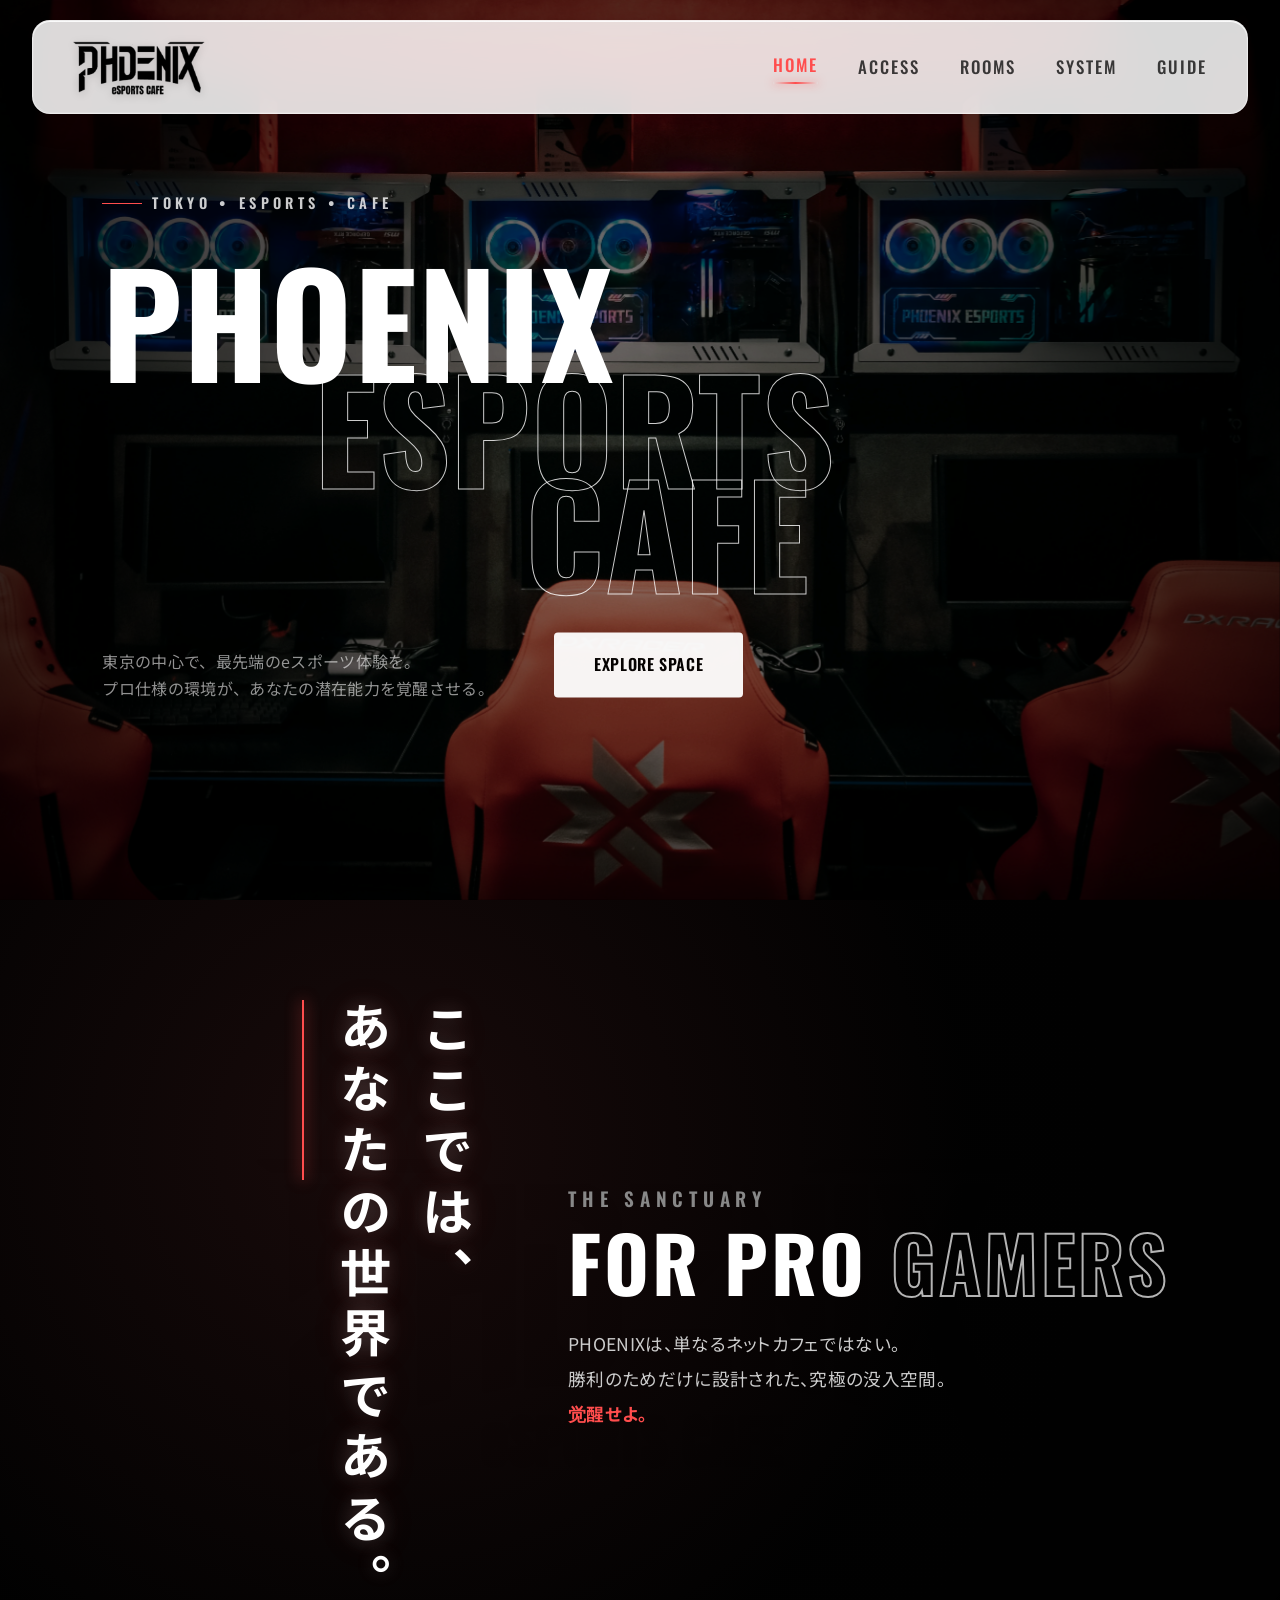
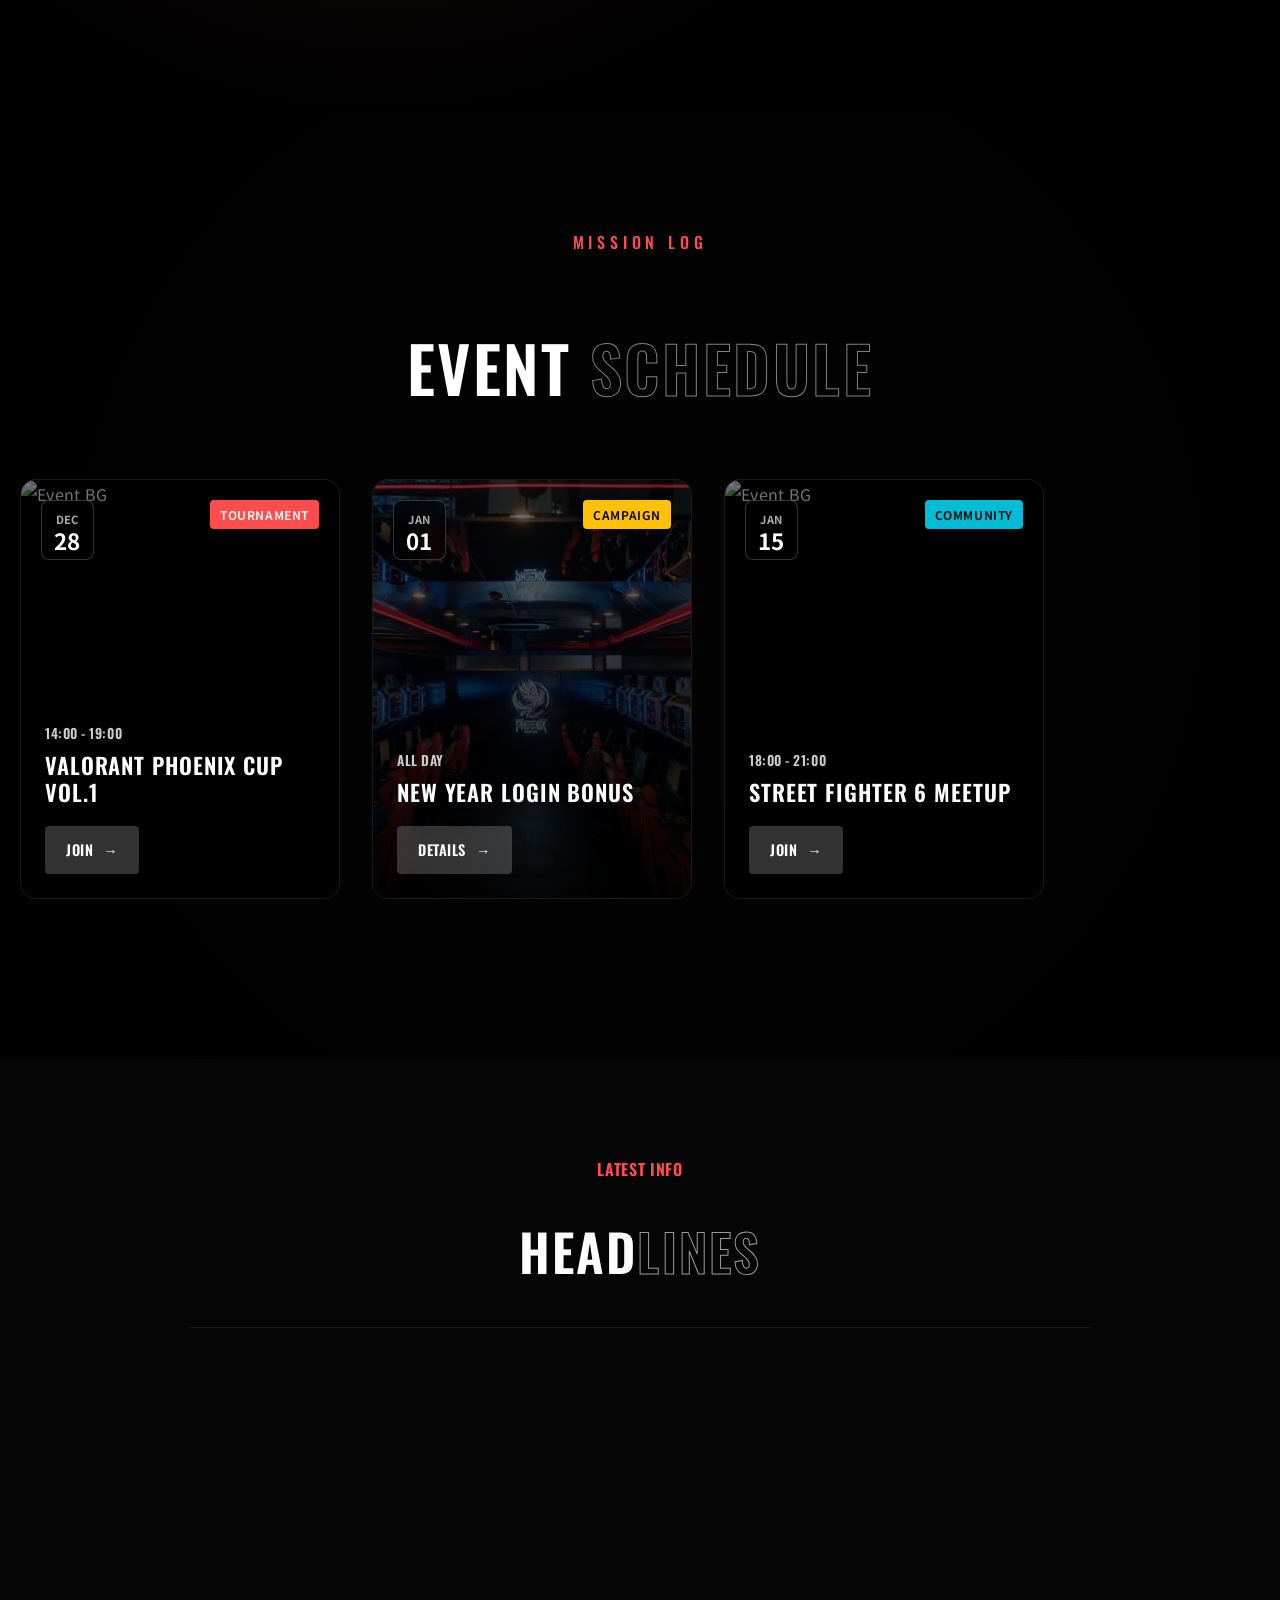
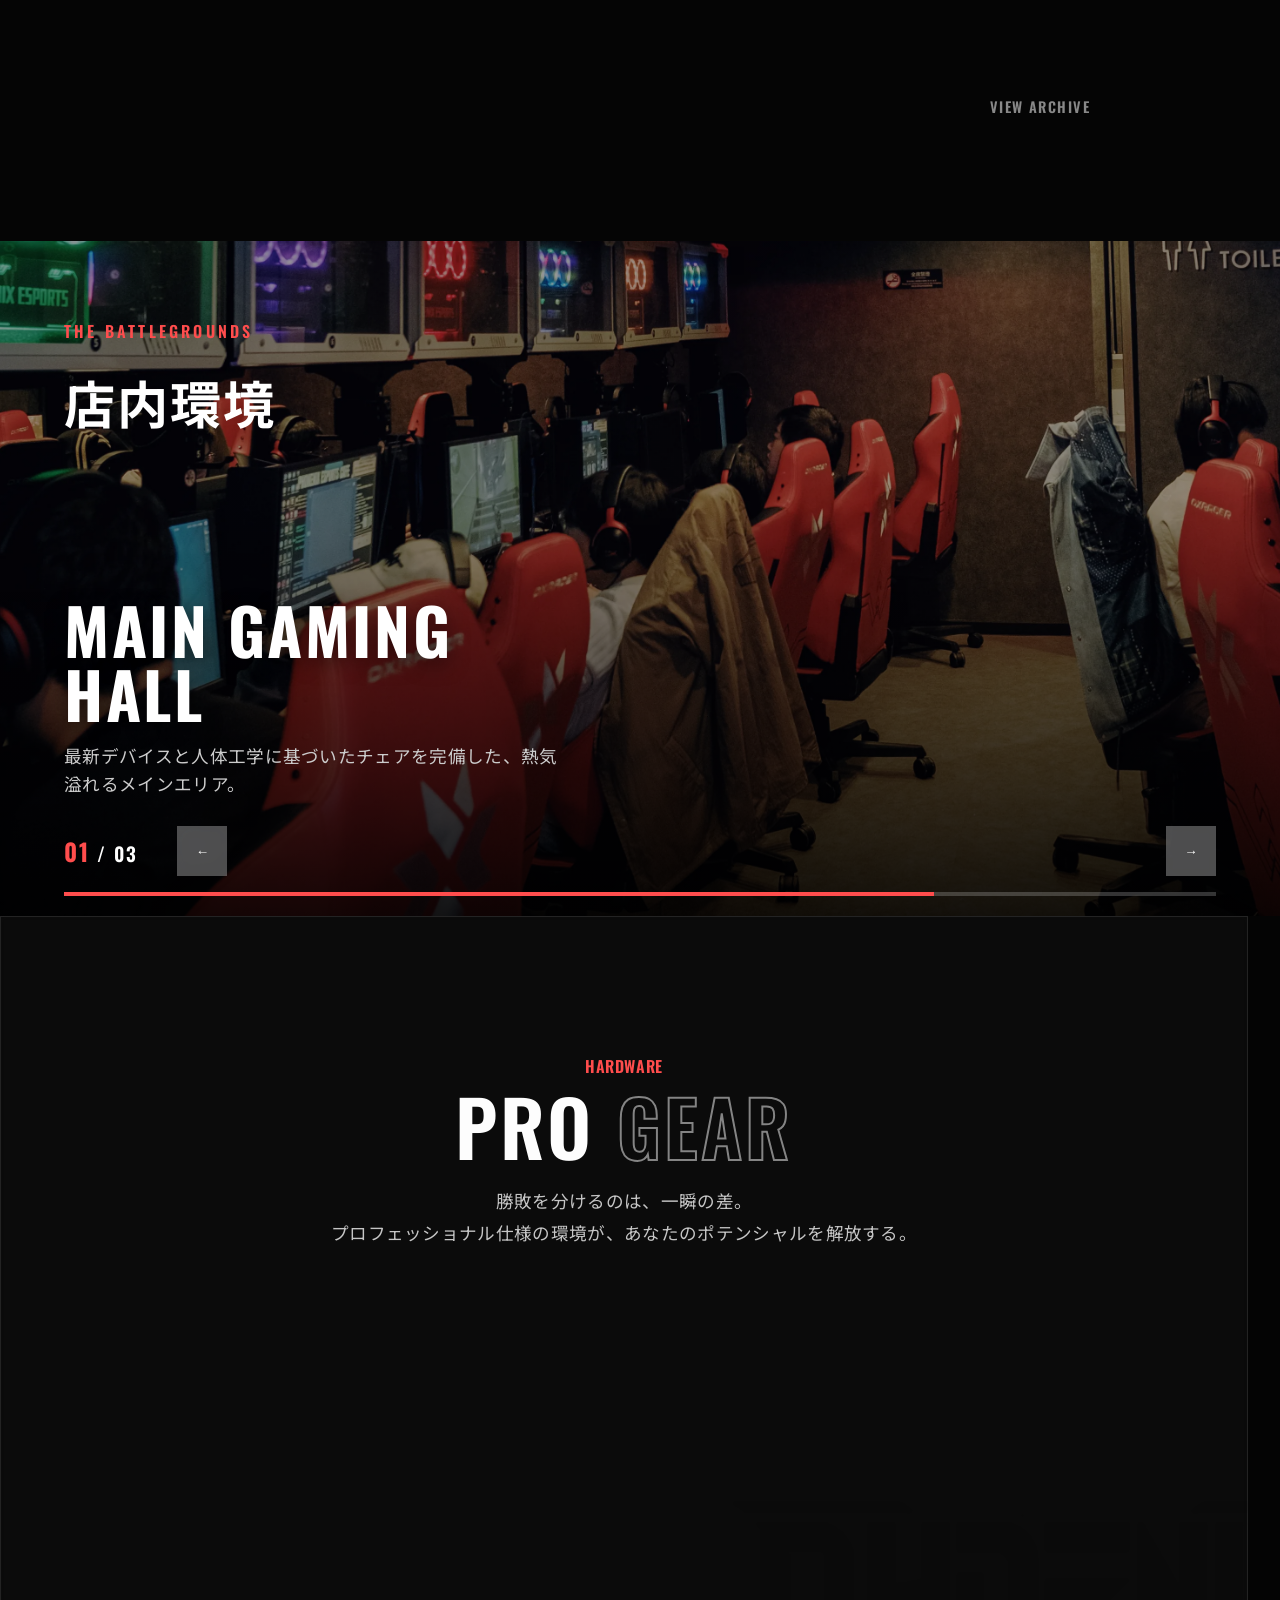
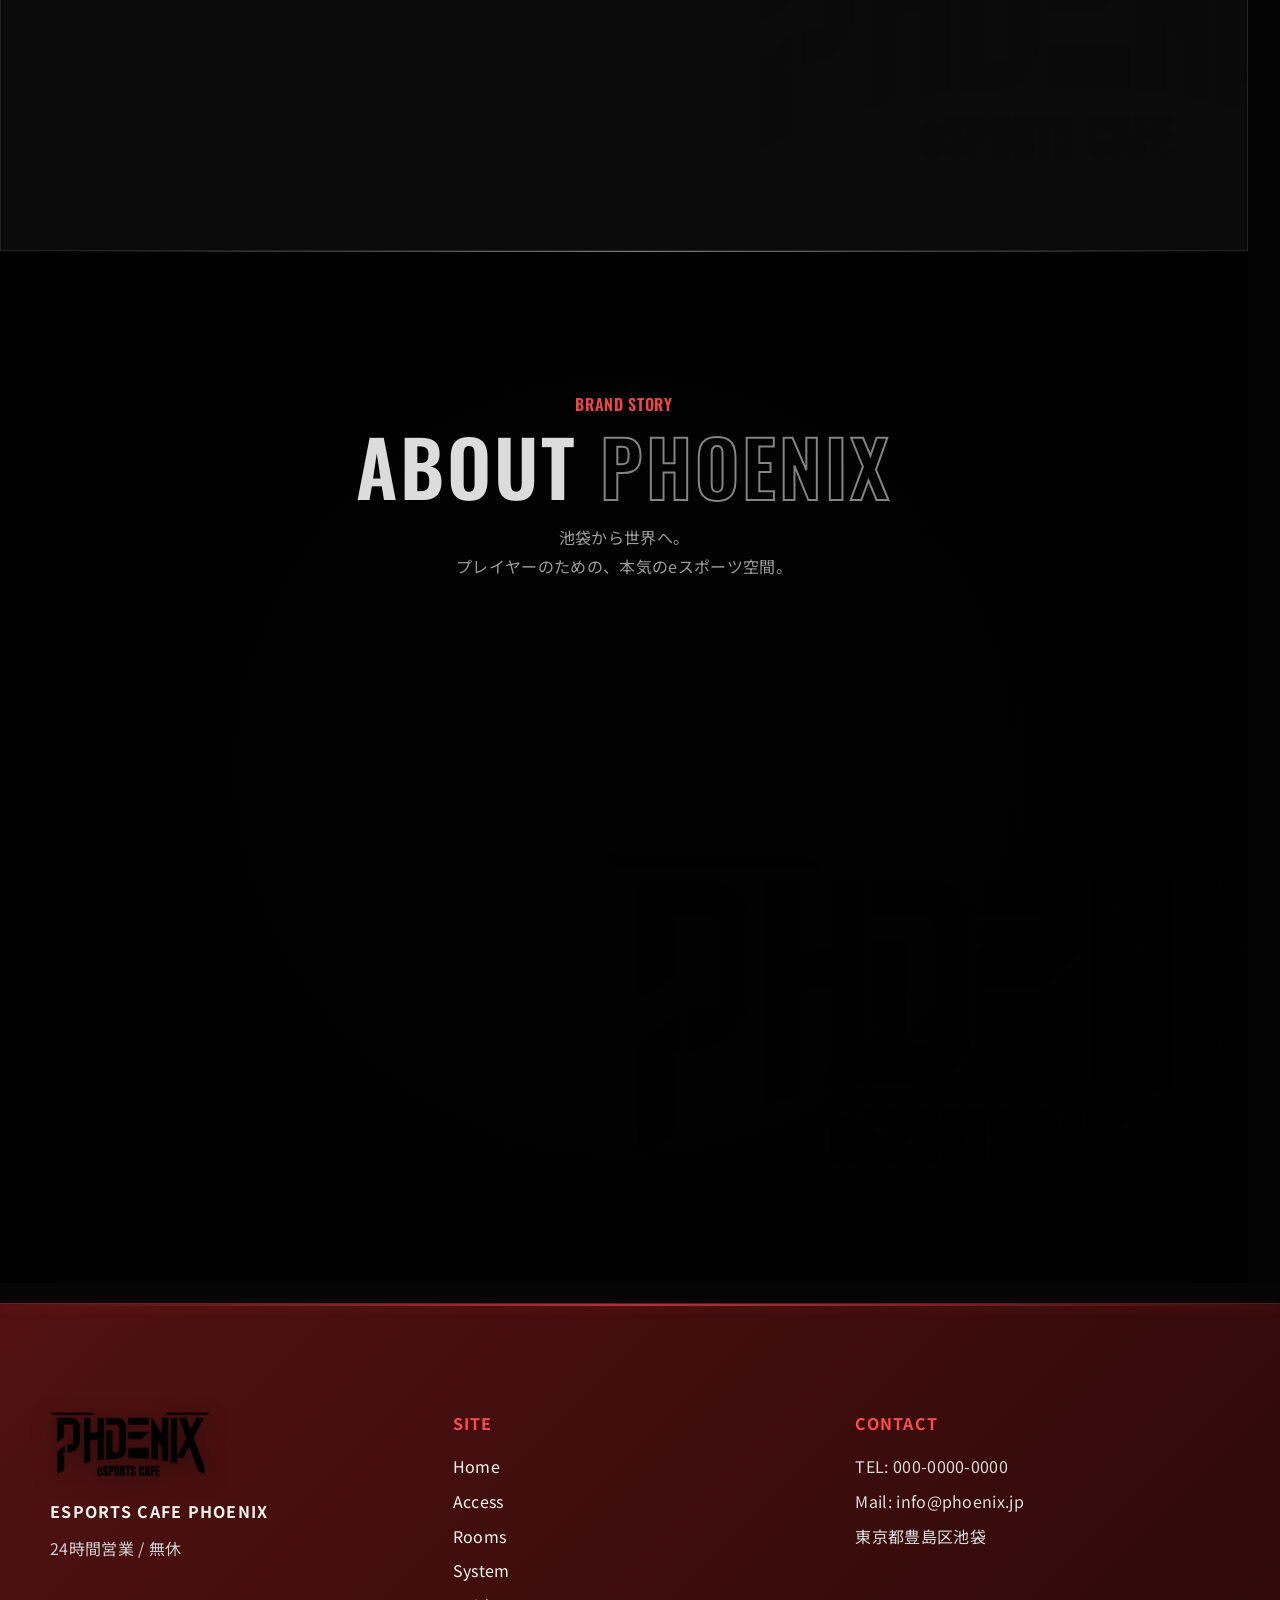
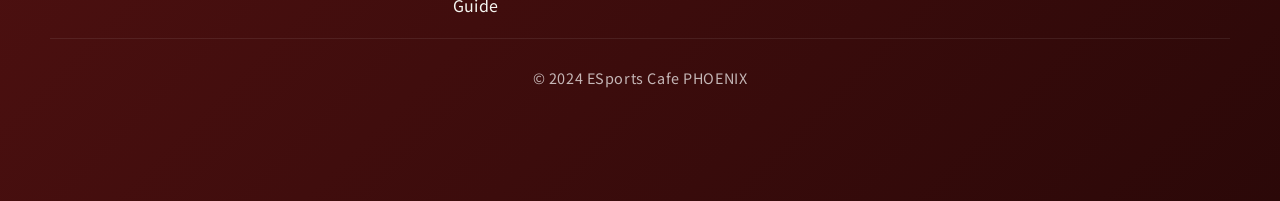
==== commit 2c1f8db3: "Enhance guide, index, rooms, and system pages: Update FAQ and contact sections with new content and " ====
--- a/index.html
+++ b/index.html
@@ -497,11 +497,12 @@
             </div>
           </section>
           <div class="specs-access-divider"></div>
-          <section class="access-cinematic" id="access">
+          <!-- About 品牌故事区块 -->
+          <section class="access-cinematic" id="about">
             <div class="access-bg-layer">
               <img
                 src="images/index/environment_background.webp"
-                alt="Location Background"
+                alt="About Background"
                 class="bg-img"
               />
             </div>
@@ -516,63 +517,33 @@
 
             <div class="access-container">
               <div class="access-header-cinematic">
-                <p class="eyebrow gsap-fade-up">HIGH RATED</p>
+                <p class="eyebrow gsap-fade-up">BRAND STORY</p>
                 <h2 class="gsap-fade-up" data-delay="0.1">
-                  THE <span class="outline-text">LOCATION</span>
+                  ABOUT <span class="outline-text">PHOENIX</span>
                 </h2>
                 <p class="access-lead gsap-fade-up" data-delay="0.2">
-                  Google Review 高評価獲得。<br />
-                  プレイヤーに選ばれ続ける、東京のeスポーツ拠点。
+                  池袋から世界へ。<br />
+                  プレイヤーのための、本気のeスポーツ空間。
                 </p>
               </div>
 
               <div class="access-grid-glass gsap-stagger-group">
-                <article class="access-glass-card map-card">
-                  <div class="card-header-row">
-                    <div class="card-tag">NO.1</div>
-                    <h3 class="store-name-sm">IKEBUKURO 1st</h3>
-                  </div>
-
-                  <div class="map-frame-wrapper">
-                    <iframe
-                      src="https://www.google.com/maps/embed?pb=!1m18!1m12!1m3!1d3238.8694037401165!2d139.7120786759487!3d35.72943022732455!2m3!1f0!2f0!3f0!3m2!1i1024!2i768!4f13.1!3m3!1m2!1s0x60188dc4718637c9%3A0x1f72804c95cec273!2zZVNQT1JUUyBDQUZFIFBIT0VOSVgg5rGg6KKL5bqX!5e0!3m2!1sen!2sjp!4v1766611805935!5m2!1sen!2sjp"
-                      width="600"
-                      height="450"
-                      style="border: 0"
-                      allowfullscreen=""
-                      loading="lazy"
-                      referrerpolicy="no-referrer-when-downgrade"
-                      title="PHOENIX IKEBUKURO 1st - Google Map"
-                    ></iframe>
-                  </div>
-
-                  <a href="access.html" class="map-sub-link">
-                    行き方を見る (Access Guide) <span class="arrow">→</span>
-                  </a>
+                <article class="access-glass-card">
+                  <div class="card-tag">VISION</div>
+                  <h3 class="store-name">私たちのビジョン</h3>
+                  <p class="store-address">
+                    「ゲームだけでなく、あなたの"第三空間"」<br /><br />
+                    PHOENIX eSPORTS CAFEは、ただのゲームスペースでなく、それ以上の価値を提供することによって、人々が集い、交流し、成長する場でもあります。テクノロジーの最前線で、ゲームだけでなく、文化的な交流の場としても機能し、世界中の人々にインスピレーションを与えれる環境の提供を目指しております。
+                  </p>
                 </article>
 
-                <article class="access-glass-card map-card">
-                  <div class="card-header-row">
-                    <div class="card-tag">NO.2</div>
-                    <h3 class="store-name-sm">IKEBUKURO 2nd</h3>
-                  </div>
-
-                  <div class="map-frame-wrapper">
-                    <iframe
-                      src="https://www.google.com/maps/embed?pb=!1m18!1m12!1m3!1d3238.8664718484633!2d139.71301627594872!3d35.72950232732048!2m3!1f0!2f0!3f0!3m2!1i1024!2i768!4f13.1!3m3!1m2!1s0x60188d3801689253%3A0x803f6917af22112c!2zZVNQT1JUUyBDQUZFIFBIT0VOSVgg5rGg6KKLMuWPt-W6lw!5e0!3m2!1sen!2sjp!4v1766611700145!5m2!1sen!2sjp"
-                      width="600"
-                      height="450"
-                      style="border: 0"
-                      allowfullscreen=""
-                      loading="lazy"
-                      referrerpolicy="no-referrer-when-downgrade"
-                      title="PHOENIX IKEBUKURO 2nd - Google Map"
-                    ></iframe>
-                  </div>
-
-                  <a href="access.html" class="map-sub-link">
-                    行き方を見る (Access Guide) <span class="arrow">→</span>
-                  </a>
+                <article class="access-glass-card">
+                  <div class="card-tag">MISSION</div>
+                  <h3 class="store-name">私たちの使命</h3>
+                  <p class="store-address">
+                    「最高のゲーミング技術と心地よい空間を提供し、すべてのお客様に卓越したエンターテイメント体験を実現」<br /><br />
+                    私たちPHOENIX eSPORTS CAFEは、単なるゲームスペースではありません。それ以上の価値を提供することで、人々が集い、交流し、共に成長できる場を目指しています。テクノロジーの最前線に位置しながら、ゲームの枠を超えて、文化的な交流の場としても機能。世界中の人々にインスピレーションを与える空間の創出を目指しています。
+                  </p>
                 </article>
               </div>
             </div>
--- a/css/style.css
+++ b/css/style.css
@@ -1,4 +1,14 @@
 @charset "UTF-8";
+@media (prefers-reduced-motion: reduce) {
+  *,
+  *::before,
+  *::after {
+    animation-duration: 0.01ms !important;
+    animation-iteration-count: 1 !important;
+    transition-duration: 0.01ms !important;
+    scroll-behavior: auto !important;
+  }
+}
 html {
   width: 100%;
   height: auto;
@@ -19,6 +29,10 @@
   -webkit-touch-callout: none;
 }
 
+*, *::before, *::after {
+  box-sizing: border-box;
+}
+
 .main-content-wrapper {
   width: 100%;
   max-width: 100%;
@@ -52,10 +66,6 @@
   max-width: 100%;
   height: auto;
   display: block;
-}
-
-*, *::before, *::after {
-  box-sizing: border-box;
 }
 
 body {
@@ -74,6 +84,17 @@
   }
 }
 
+h1, h2, h3, h4, h5, h6,
+.eyebrow, .label-box span,
+.cta-btn, .btn-primary, .store-link,
+.store-number, .pricing-item-price, .pricing-store-number,
+.spec-label, .spec-value {
+  font-family: "Oswald", sans-serif;
+  font-weight: 600;
+  letter-spacing: 0.04em;
+  letter-spacing: 0.04em;
+}
+
 h1 {
   font-weight: 700;
   letter-spacing: 0.04em !important;
@@ -81,9 +102,12 @@
 }
 
 .eyebrow, .spec-label, .store-info-label, .pricing-item-type {
-  letter-spacing: 0.15em !important;
+  font-family: "Oswald", sans-serif;
+  font-weight: 500;
+  letter-spacing: 0.04em;
+  letter-spacing: 0.15em;
   text-transform: uppercase;
-  font-weight: 500;
+  color: #ff4d4d;
 }
 
 .pricing-item-price, .store-number, .spec-value {
@@ -155,6 +179,11 @@
   opacity: 0.4;
   background: url("../images/index/concept_bg.webp") center/cover no-repeat;
   background-attachment: fixed;
+}
+@media (max-width: 768px), (hover: none) {
+  .brand-manifesto .manifesto-bg {
+    background-attachment: scroll;
+  }
 }
 .brand-manifesto .manifesto-bg .bg-texture {
   display: none;
@@ -227,6 +256,8 @@
 }
 .brand-manifesto .manifesto-en .eyebrow {
   font-family: "Oswald", sans-serif;
+  font-weight: 600;
+  letter-spacing: 0.04em;
   font-size: 1.2rem;
   letter-spacing: 0.3em;
   color: #888;
@@ -234,10 +265,11 @@
 }
 .brand-manifesto .manifesto-en .manifesto-heading {
   font-family: "Oswald", sans-serif;
+  font-weight: 700;
+  letter-spacing: 0.04em;
   font-size: clamp(3rem, 6vw, 6rem);
   line-height: 0.9;
   margin: 0 0 30px;
-  font-weight: 700;
 }
 .brand-manifesto .manifesto-en .manifesto-heading .outline-text {
   color: transparent;
@@ -292,6 +324,11 @@
   background-attachment: fixed;
   filter: blur(10px) brightness(0.9) saturate(1.25) contrast(1.05);
 }
+@media (max-width: 768px), (hover: none) {
+  .schedule-visual .schedule-bg-layer {
+    background-attachment: scroll;
+  }
+}
 .schedule-visual .schedule-bg-layer .bg-img {
   display: none;
 }
@@ -398,10 +435,11 @@
   align-items: flex-start;
 }
 .schedule-visual .event-poster-card .card-top .date-badge {
+  background: rgba(255, 255, 255, 0);
+  backdrop-filter: blur(10px) saturate(150%);
+  -webkit-backdrop-filter: blur(10px) saturate(150%);
+  border: 1px solid rgba(255, 255, 255, 0.2);
   background: rgba(0, 0, 0, 0.7);
-  backdrop-filter: blur(5px);
-  -webkit-backdrop-filter: blur(5px);
-  border: 1px solid rgba(255, 255, 255, 0.2);
   border-radius: 8px;
   padding: 8px 12px;
   text-align: center;
@@ -449,6 +487,8 @@
   color: #ccc;
   margin: 0 0 6px;
   font-family: "Oswald", sans-serif;
+  font-weight: 600;
+  letter-spacing: 0.04em;
 }
 .schedule-visual .event-poster-card .card-bottom .event-title {
   font-size: 1.4rem;
@@ -458,20 +498,24 @@
   text-transform: uppercase;
 }
 .schedule-visual .event-poster-card .card-bottom .card-btn {
+  font-family: "Oswald", sans-serif;
+  font-weight: 600;
+  letter-spacing: 0.04em;
   display: inline-flex;
   align-items: center;
-  gap: 8px;
+  gap: 10px;
+  padding: 15px 40px;
+  text-decoration: none;
+  border-radius: 4px;
+  transition: all 0.3s ease;
   padding: 10px 20px;
   border: 1px solid rgba(255, 255, 255, 0.3);
-  border-radius: 4px;
-  color: #fff;
-  text-decoration: none;
+  color: #fff;
   font-size: 0.9rem;
-  font-weight: 600;
-  transition: all 0.3s ease;
-  backdrop-filter: blur(5px);
-  -webkit-backdrop-filter: blur(5px);
-  background: rgba(0, 0, 0, 0.2);
+  background: rgba(255, 255, 255, 0.2);
+  backdrop-filter: blur(10px) saturate(150%);
+  -webkit-backdrop-filter: blur(10px) saturate(150%);
+  border: 1px solid rgba(255, 255, 255, 0);
 }
 .schedule-visual .event-poster-card .card-bottom .card-btn .arrow {
   transition: transform 0.3s ease;
@@ -507,6 +551,11 @@
   background-attachment: fixed;
   filter: grayscale(100%) brightness(0.3) hue-rotate(180deg);
 }
+@media (max-width: 768px), (hover: none) {
+  .news-cinematic .news-bg-layer {
+    background-attachment: scroll;
+  }
+}
 .news-cinematic .news-bg-layer .bg-img {
   display: none;
 }
@@ -531,9 +580,13 @@
   letter-spacing: 0.3em;
   margin-bottom: 10px;
   font-family: "Oswald", sans-serif;
+  font-weight: 600;
+  letter-spacing: 0.04em;
 }
 .news-cinematic .news-header h2 {
   font-family: "Oswald", sans-serif;
+  font-weight: 600;
+  letter-spacing: 0.04em;
   font-size: clamp(2rem, 4vw, 3.5rem);
   line-height: 1;
   color: #fff;
@@ -576,12 +629,16 @@
 }
 .news-cinematic .news-item .news-meta .news-date {
   font-family: "Oswald", sans-serif;
+  font-weight: 600;
+  letter-spacing: 0.04em;
   color: #888;
   font-size: 0.95rem;
   letter-spacing: 0.05em;
 }
 .news-cinematic .news-item .news-meta .news-cat {
   font-family: "Oswald", sans-serif;
+  font-weight: 600;
+  letter-spacing: 0.04em;
   font-size: 0.75rem;
   padding: 2px 8px;
   border: 1px solid rgba(255, 255, 255, 0.2);
@@ -617,6 +674,8 @@
 }
 .news-cinematic .news-item .news-arrow {
   font-family: "Oswald", sans-serif;
+  font-weight: 600;
+  letter-spacing: 0.04em;
   color: #ff4d4d;
   opacity: 0;
   transform: translateX(-10px);
@@ -651,6 +710,8 @@
 .news-cinematic .news-footer .view-all-link {
   color: #888;
   font-family: "Oswald", sans-serif;
+  font-weight: 600;
+  letter-spacing: 0.04em;
   font-size: 0.9rem;
   text-decoration: none;
   letter-spacing: 0.1em;
@@ -682,6 +743,8 @@
   font-size: 1rem;
   margin-bottom: 10px;
   font-family: "Oswald", sans-serif;
+  font-weight: 600;
+  letter-spacing: 0.04em;
   letter-spacing: 0.2em;
 }
 .store-environment-cinematic .carousel-header-overlay h2 {
@@ -712,6 +775,8 @@
 }
 .cinematic-swiper .swiper-slide .slide-content .slide-title {
   font-family: "Oswald", sans-serif;
+  font-weight: 700;
+  letter-spacing: 0.04em;
   font-size: clamp(2.5rem, 5vw, 4rem);
   color: #fff;
   margin: 0 0 15px;
@@ -763,6 +828,8 @@
 }
 .cinematic-controls .swiper-pagination-fraction {
   font-family: "Oswald", sans-serif;
+  font-weight: 600;
+  letter-spacing: 0.04em;
   color: #fff;
   font-size: 1.2rem;
   letter-spacing: 0.1em;
@@ -799,9 +866,10 @@
   justify-content: center;
   cursor: pointer;
   transition: all 0.3s ease;
-  -webkit-backdrop-filter: blur(5px);
-          backdrop-filter: blur(5px);
-  background: rgba(0, 0, 0, 0.3);
+  background: rgba(255, 255, 255, 0.3);
+  backdrop-filter: blur(10px) saturate(150%);
+  -webkit-backdrop-filter: blur(10px) saturate(150%);
+  border: 1px solid rgba(255, 255, 255, 0);
   font-family: sans-serif;
   font-weight: 300;
   position: static;
@@ -856,16 +924,8 @@
   flex-direction: column;
   align-items: center;
   gap: clamp(40px, 6vw, 80px);
-  background: linear-gradient(180deg, rgba(4, 4, 4, 0.5), rgba(4, 4, 4, 0.65)), url("../images/index/bg_1.webp") center/cover no-repeat;
   position: relative;
   overflow: hidden;
-}
-.pricing::before {
-  content: "";
-  position: absolute;
-  inset: 0;
-  background: linear-gradient(180deg, rgba(4, 4, 4, 0.3), rgba(4, 4, 4, 0.5));
-  z-index: 0;
 }
 .pricing > * {
   position: relative;
@@ -879,19 +939,16 @@
 }
 .pricing .pricing-header {
   text-align: center;
-  max-width: 900px;
-  margin: 0 auto;
+  max-width: 100%;
+  width: 100%;
+  margin: 0;
   padding: 60px 20px 40px;
   position: relative;
   display: flex;
   flex-direction: column;
   gap: 24px;
-}
-@media (max-width: 640px) {
-  .pricing .pricing-header {
-    padding: 50px 16px 30px;
-    gap: 20px;
-  }
+  background: linear-gradient(180deg, rgba(4, 4, 4, 0.6), rgba(4, 4, 4, 0.8)), url("../images/index/bg_1.webp") center/cover no-repeat;
+  overflow: hidden;
 }
 .pricing .pricing-header::before {
   content: "";
@@ -915,12 +972,22 @@
   background: linear-gradient(90deg, transparent, rgba(255, 255, 255, 0.2), rgba(255, 77, 77, 0.3), rgba(255, 255, 255, 0.2), transparent);
   animation: line-expand 3s ease-in-out infinite;
 }
+@media (max-width: 640px) {
+  .pricing .pricing-header {
+    padding: 50px 16px 30px;
+    gap: 20px;
+  }
+}
 .pricing .pricing-header .eyebrow {
+  font-family: "Oswald", sans-serif;
+  font-weight: 500;
+  letter-spacing: 0.04em;
+  letter-spacing: 0.15em;
+  text-transform: uppercase;
+  color: #ff4d4d;
   letter-spacing: 0.25em;
   font-size: 0.75rem;
-  font-weight: 500;
   margin: 0;
-  text-transform: uppercase;
   position: relative;
   display: inline-block;
   align-self: center;
@@ -962,8 +1029,9 @@
   letter-spacing: 0.15em;
   font-weight: 200;
   position: relative;
-  color: #ffffff;
+  color: #fff;
   text-shadow: 0 0 20px rgba(255, 77, 77, 0.3), 0 0 40px rgba(255, 77, 77, 0.2), 0 2px 4px rgba(0, 0, 0, 0.5), 0 4px 8px rgba(0, 0, 0, 0.3);
+  padding: 20px 0;
 }
 .pricing .pricing-header h2::before {
   content: "";
@@ -1098,8 +1166,6 @@
   transform: translateY(-8px) scale(1.015);
   box-shadow: 0 24px 80px rgba(255, 77, 77, 0.2), 0 12px 32px rgba(0, 0, 0, 0.4), 0 0 0 1px rgba(255, 255, 255, 0.2) inset, 0 4px 16px rgba(0, 0, 0, 0.3) inset, 0 0 60px rgba(255, 77, 77, 0.15);
   border-color: rgba(255, 255, 255, 0.3);
-  backdrop-filter: blur(35px) saturate(200%);
-  -webkit-backdrop-filter: blur(35px) saturate(200%);
 }
 .pricing-card:hover::before {
   opacity: 0.9;
@@ -1120,8 +1186,10 @@
   gap: 18px;
   border-bottom: 1px solid rgba(255, 255, 255, 0.15);
   background: linear-gradient(135deg, rgba(255, 77, 77, 0.12), rgba(255, 77, 77, 0.04), transparent);
-  backdrop-filter: blur(10px);
-  -webkit-backdrop-filter: blur(10px);
+  background: rgba(255, 255, 255, 0.03);
+  backdrop-filter: blur(10px) saturate(150%);
+  -webkit-backdrop-filter: blur(10px) saturate(150%);
+  border: 1px solid rgba(255, 255, 255, 0.1);
   position: relative;
   z-index: 1;
   overflow: hidden;
@@ -1156,6 +1224,8 @@
   color: #ff4d4d;
   letter-spacing: 0.1em;
   font-family: "Oswald", sans-serif;
+  font-weight: 600;
+  letter-spacing: 0.04em;
   min-width: 48px;
   text-shadow: 0 0 20px rgba(255, 77, 77, 0.5);
   position: relative;
@@ -1176,7 +1246,7 @@
   margin: 0;
   font-size: 1.35rem;
   letter-spacing: 0.08em;
-  color: #f5f5f5;
+  color: #f5f5f0;
   font-weight: 400;
   flex: 1;
   text-shadow: 0 2px 8px rgba(0, 0, 0, 0.3);
@@ -1196,10 +1266,11 @@
   justify-content: space-between;
   align-items: center;
   padding: 18px 20px;
+  background: rgba(255, 255, 255, 0.04);
+  backdrop-filter: blur(10px) saturate(150%);
+  -webkit-backdrop-filter: blur(10px) saturate(150%);
+  border: 1px solid rgba(255, 255, 255, 0.12);
   background: linear-gradient(135deg, rgba(255, 255, 255, 0.06), rgba(255, 255, 255, 0.02), rgba(255, 255, 255, 0.04));
-  backdrop-filter: blur(15px) saturate(150%);
-  -webkit-backdrop-filter: blur(15px) saturate(150%);
-  border: 1px solid rgba(255, 255, 255, 0.12);
   border-radius: 16px;
   transition: all 0.4s cubic-bezier(0.4, 0, 0.2, 1);
   position: relative;
@@ -1233,8 +1304,6 @@
 }
 .pricing-card .pricing-item:hover {
   background: linear-gradient(135deg, rgba(255, 77, 77, 0.12), rgba(255, 77, 77, 0.05), rgba(255, 255, 255, 0.06));
-  backdrop-filter: blur(20px) saturate(180%);
-  -webkit-backdrop-filter: blur(20px) saturate(180%);
   border-color: rgba(255, 255, 255, 0.25);
   transform: translateX(6px) scale(1.02);
   box-shadow: 0 8px 32px rgba(255, 77, 77, 0.2), 0 4px 16px rgba(0, 0, 0, 0.3), 0 0 0 1px rgba(255, 255, 255, 0.15) inset, 0 2px 8px rgba(255, 255, 255, 0.15) inset;
@@ -1256,7 +1325,7 @@
 }
 .pricing-card .pricing-item .pricing-item-name {
   font-size: 1.05rem;
-  color: #f5f5f5;
+  color: #f5f5f0;
   letter-spacing: 0.04em;
   font-weight: 500;
   text-shadow: 0 1px 3px rgba(0, 0, 0, 0.3);
@@ -1268,6 +1337,7 @@
   text-transform: uppercase;
   font-family: "Oswald", sans-serif;
   font-weight: 500;
+  letter-spacing: 0.04em;
 }
 .pricing-card .pricing-item .pricing-item-price {
   font-size: 1.6rem;
@@ -1275,6 +1345,8 @@
   font-weight: 700;
   letter-spacing: 0.02em;
   font-family: "Oswald", sans-serif;
+  font-weight: 600;
+  letter-spacing: 0.04em;
   display: flex;
   align-items: baseline;
   gap: 2px;
@@ -1382,6 +1454,14 @@
     opacity: 0.3;
   }
 }
+@keyframes liquid-line {
+  0%, 100% {
+    opacity: 0.6;
+  }
+  50% {
+    opacity: 1;
+  }
+}
 .specs-access-wrap {
   background: #040404;
   background-size: cover;
@@ -1420,6 +1500,11 @@
   background: url("../images/index/custmer_play_pc.webp") center/cover no-repeat;
   background-attachment: fixed;
 }
+@media (max-width: 768px), (hover: none) {
+  .specs-cinematic .specs-bg-layer {
+    background-attachment: scroll;
+  }
+}
 .specs-cinematic .specs-bg-layer .bg-img {
   display: none;
 }
@@ -1427,8 +1512,10 @@
   position: absolute;
   inset: 0;
   background: rgba(0, 0, 0, 0.75);
-  backdrop-filter: blur(3px);
-  -webkit-backdrop-filter: blur(3px);
+  background: rgba(255, 255, 255, 0.03);
+  backdrop-filter: blur(3px) saturate(150%);
+  -webkit-backdrop-filter: blur(3px) saturate(150%);
+  border: 1px solid rgba(255, 255, 255, 0.1);
   z-index: 1;
 }
 .specs-cinematic .specs-watermark {
@@ -1468,9 +1555,13 @@
   letter-spacing: 0.3em;
   margin-bottom: 10px;
   font-family: "Oswald", sans-serif;
+  font-weight: 600;
+  letter-spacing: 0.04em;
 }
 .specs-cinematic .specs-header-cinematic h2 {
   font-family: "Oswald", sans-serif;
+  font-weight: 600;
+  letter-spacing: 0.04em;
   font-size: clamp(3.5rem, 6vw, 6rem);
   line-height: 0.9;
   color: #fff;
@@ -1498,8 +1589,8 @@
 }
 .specs-cinematic .spec-glass-card {
   background: rgba(255, 255, 255, 0.03);
-  backdrop-filter: blur(20px);
-  -webkit-backdrop-filter: blur(20px);
+  backdrop-filter: blur(20px) saturate(150%);
+  -webkit-backdrop-filter: blur(20px) saturate(150%);
   border: 1px solid rgba(255, 255, 255, 0.1);
   border-radius: 16px;
   padding: 30px;
@@ -1525,6 +1616,8 @@
 }
 .specs-cinematic .spec-glass-card .card-icon {
   font-family: "Oswald", sans-serif;
+  font-weight: 600;
+  letter-spacing: 0.04em;
   font-size: 1.5rem;
   color: rgba(255, 255, 255, 0.3);
   border: 1px solid rgba(255, 255, 255, 0.2);
@@ -1539,6 +1632,8 @@
 }
 .specs-cinematic .spec-glass-card h3 {
   font-family: "Oswald", sans-serif;
+  font-weight: 600;
+  letter-spacing: 0.04em;
   font-size: 1.5rem;
   color: #fff;
   margin: 0 0 20px;
@@ -1558,6 +1653,8 @@
 .specs-cinematic .spec-glass-card .spec-row .label {
   color: #888;
   font-family: "Oswald", sans-serif;
+  font-weight: 600;
+  letter-spacing: 0.04em;
   letter-spacing: 0.1em;
 }
 .specs-cinematic .spec-glass-card .spec-row .value {
@@ -1568,7 +1665,7 @@
 .specs-cinematic .spec-glass-card .spec-row.highlight .value {
   color: #ff4d4d;
   font-weight: 700;
-  text-shadow: 0 0 10px rgba(255, 77, 77, 0.3);
+  text-shadow: 0 0 20px rgba(255, 77, 77, 0.4);
 }
 
 .access-cinematic {
@@ -1590,6 +1687,11 @@
   background: url("../images/index/environment_background.webp") center/cover no-repeat;
   background-attachment: fixed;
   filter: brightness(0.4) contrast(1.1);
+}
+@media (max-width: 768px), (hover: none) {
+  .access-cinematic .access-bg-layer {
+    background-attachment: scroll;
+  }
 }
 .access-cinematic .access-bg-layer .bg-img {
   display: none;
@@ -1632,9 +1734,13 @@
   letter-spacing: 0.3em;
   margin-bottom: 10px;
   font-family: "Oswald", sans-serif;
+  font-weight: 600;
+  letter-spacing: 0.04em;
 }
 .access-cinematic .access-header-cinematic h2 {
   font-family: "Oswald", sans-serif;
+  font-weight: 600;
+  letter-spacing: 0.04em;
   font-size: clamp(3.5rem, 6vw, 6rem);
   line-height: 0.9;
   color: #fff;
@@ -1662,8 +1768,8 @@
 }
 .access-cinematic .access-glass-card {
   background: rgba(255, 255, 255, 0.03);
-  backdrop-filter: blur(20px);
-  -webkit-backdrop-filter: blur(20px);
+  backdrop-filter: blur(20px) saturate(150%);
+  -webkit-backdrop-filter: blur(20px) saturate(150%);
   border: 1px solid rgba(255, 255, 255, 0.1);
   border-radius: 20px;
   padding: 40px;
@@ -1687,16 +1793,20 @@
 }
 .access-cinematic .access-glass-card .card-tag {
   font-family: "Oswald", sans-serif;
+  font-weight: 600;
+  letter-spacing: 0.04em;
   font-size: 1.2rem;
   color: rgba(255, 255, 255, 0.5);
   border: 1px solid rgba(255, 255, 255, 0.2);
   padding: 5px 15px;
-  border-radius: 50px;
+  border-radius: 999px;
   margin-bottom: 24px;
   transition: all 0.3s ease;
 }
 .access-cinematic .access-glass-card .store-name {
   font-family: "Oswald", sans-serif;
+  font-weight: 600;
+  letter-spacing: 0.04em;
   font-size: 1.8rem;
   color: #fff;
   margin: 0 0 15px;
@@ -1723,18 +1833,19 @@
   margin-right: 5px;
 }
 .access-cinematic .access-glass-card .map-btn {
+  font-family: "Oswald", sans-serif;
+  font-weight: 600;
+  letter-spacing: 0.04em;
   display: inline-flex;
   align-items: center;
   gap: 10px;
+  padding: 15px 40px;
+  text-decoration: none;
+  border-radius: 4px;
+  transition: all 0.3s ease;
   padding: 14px 30px;
   background: #fff;
   color: #000;
-  text-decoration: none;
-  font-family: "Oswald", sans-serif;
-  font-weight: 600;
-  letter-spacing: 0.05em;
-  border-radius: 4px;
-  transition: all 0.3s ease;
 }
 .access-cinematic .access-glass-card .map-btn:hover {
   background: #ff4d4d;
@@ -1767,6 +1878,8 @@
 }
 .access-cinematic .access-glass-card.map-card .store-name-sm {
   font-family: "Oswald", sans-serif;
+  font-weight: 600;
+  letter-spacing: 0.04em;
   font-size: 1.4rem;
   color: #fff;
   margin: 0;
@@ -1885,7 +1998,7 @@
   gap: 6px;
 }
 .footer .footer-nav a {
-  color: #f5f5f5;
+  color: #f5f5f0;
   text-decoration: none;
   transition: color 0.2s ease;
 }
@@ -2012,6 +2125,8 @@
 }
 .hero-section .hero-content .label-box span {
   font-family: "Oswald", sans-serif;
+  font-weight: 600;
+  letter-spacing: 0.04em;
   font-size: 0.9rem;
   letter-spacing: 0.3em;
   text-transform: uppercase;
@@ -2020,6 +2135,7 @@
 .hero-section .hero-content h1.hero-title {
   font-family: "Oswald", sans-serif;
   font-weight: 700;
+  letter-spacing: 0.04em;
   text-transform: uppercase;
   line-height: 0.85;
   margin-bottom: 40px;
@@ -2088,15 +2204,19 @@
   font-family: "Noto Sans JP", sans-serif;
 }
 .hero-section .hero-content .bottom-row .cta-btn {
+  font-family: "Oswald", sans-serif;
+  font-weight: 600;
+  letter-spacing: 0.04em;
+  display: inline-flex;
+  align-items: center;
+  gap: 10px;
+  padding: 15px 40px;
+  text-decoration: none;
+  border-radius: 4px;
+  transition: all 0.3s ease;
   padding: 18px 40px;
   background: #fff;
   color: #000;
-  font-family: "Oswald", sans-serif;
-  font-weight: 600;
-  letter-spacing: 0.1em;
-  text-decoration: none;
-  border-radius: 4px;
-  transition: transform 0.3s ease, background 0.3s ease;
 }
 .hero-section .hero-content .bottom-row .cta-btn:hover {
   transform: translateY(-5px);
@@ -2127,13 +2247,13 @@
   justify-content: space-between;
   box-sizing: border-box;
   pointer-events: auto;
-  background: linear-gradient(135deg, rgba(255, 255, 255, 0.12), rgba(255, 255, 255, 0.08)), rgba(50, 50, 50, 0.3);
-  backdrop-filter: blur(40px) saturate(180%);
-  -webkit-backdrop-filter: blur(40px) saturate(180%);
-  border: 1px solid rgba(255, 255, 255, 0.25);
+  background: rgba(255, 255, 255, 0.85);
+  backdrop-filter: blur(20px) saturate(180%);
+  -webkit-backdrop-filter: blur(20px) saturate(180%);
+  border: 1px solid rgba(255, 255, 255, 0.5);
   border-radius: 18px;
   padding: 18px 40px;
-  box-shadow: 0 8px 32px rgba(0, 0, 0, 0.3), inset 0 1px 0 rgba(255, 255, 255, 0.2), inset 0 -1px 0 rgba(255, 255, 255, 0.05);
+  box-shadow: 0 8px 32px rgba(0, 0, 0, 0.1), inset 0 1px 0 rgba(255, 255, 255, 0.9);
 }
 .hud-container::before {
   content: "";
@@ -2156,9 +2276,11 @@
   width: auto;
   display: block;
   transition: transform 0.3s ease;
+  filter: drop-shadow(0 2px 4px rgba(0, 0, 0, 0.15));
 }
 .hud-logo img:hover {
   transform: scale(1.05);
+  filter: drop-shadow(0 4px 8px rgba(0, 0, 0, 0.2));
 }
 
 .hud-nav-desktop {
@@ -2168,14 +2290,15 @@
 }
 .hud-nav-desktop .hud-link {
   font-family: "Oswald", sans-serif;
-  color: rgba(255, 255, 255, 0.8);
+  font-weight: 500;
+  letter-spacing: 0.04em;
+  color: rgba(0, 0, 0, 0.75);
   text-decoration: none;
   font-size: 1.05rem;
   letter-spacing: 0.12em;
   position: relative;
   transition: color 0.3s ease, transform 0.2s ease;
   padding: 8px 0;
-  font-weight: 500;
 }
 .hud-nav-desktop .hud-link::after {
   content: "";
@@ -2184,12 +2307,12 @@
   left: 0;
   width: 0;
   height: 2px;
-  background: linear-gradient(90deg, transparent, rgba(255, 77, 77, 0.8), transparent);
+  background: linear-gradient(90deg, transparent, #ff4d4d, transparent);
   transition: width 0.3s ease;
   box-shadow: 0 0 8px rgba(255, 77, 77, 0.6);
 }
 .hud-nav-desktop .hud-link:hover, .hud-nav-desktop .hud-link.active {
-  color: #fff;
+  color: #ff4d4d;
   transform: translateY(-2px);
 }
 .hud-nav-desktop .hud-link:hover::after, .hud-nav-desktop .hud-link.active::after {
@@ -2203,16 +2326,18 @@
   background: transparent;
   border: none;
   cursor: pointer;
-  color: #fff;
+  color: rgba(0, 0, 0, 0.8);
   padding: 8px 0;
-  transition: transform 0.2s ease;
+  transition: transform 0.2s ease, color 0.2s ease;
 }
 .hud-menu-btn:hover {
   transform: translateY(-2px);
+  color: #ff4d4d;
 }
 .hud-menu-btn .btn-text {
   font-family: "Oswald", sans-serif;
   font-weight: 600;
+  letter-spacing: 0.04em;
   font-size: 1.05rem;
   letter-spacing: 0.12em;
 }
@@ -2228,7 +2353,7 @@
   display: block;
   width: 100%;
   height: 2.5px;
-  background: #fff;
+  background: rgba(0, 0, 0, 0.8);
   border-radius: 2px;
   transition: 0.3s ease;
 }
@@ -2310,8 +2435,10 @@
   line-height: 1;
   cursor: pointer;
   transition: transform 0.2s ease, background 0.2s ease, border-color 0.2s ease;
-  -webkit-backdrop-filter: blur(10px);
-  backdrop-filter: blur(10px);
+  background: rgba(255, 255, 255, 0.03);
+  backdrop-filter: blur(10px) saturate(150%);
+  -webkit-backdrop-filter: blur(10px) saturate(150%);
+  border: 1px solid rgba(255, 255, 255, 0.1);
 }
 .mm-close-btn:hover {
   transform: translateY(-2px);
@@ -2366,16 +2493,19 @@
 .mm-num {
   color: #ff4d4d;
   font-family: "Oswald", sans-serif;
+  font-weight: 600;
+  letter-spacing: 0.04em;
   font-size: 1rem;
 }
 
 .mm-link {
   font-family: "Oswald", sans-serif;
+  font-weight: 700;
+  letter-spacing: 0.04em;
   font-size: 3rem;
   line-height: 1;
   color: #fff;
   text-decoration: none;
-  font-weight: 700;
   text-transform: uppercase;
   transform: translateY(100%);
   opacity: 0;
@@ -2387,6 +2517,8 @@
   text-align: center;
   color: rgba(255, 255, 255, 0.5);
   font-family: "Oswald", sans-serif;
+  font-weight: 600;
+  letter-spacing: 0.04em;
   font-size: 0.9rem;
   letter-spacing: 0.1em;
 }
@@ -2483,8 +2615,9 @@
   top: -120px;
   left: -40px;
   font-family: "Oswald", sans-serif;
+  font-weight: 700;
+  letter-spacing: 0.04em;
   font-size: 14rem;
-  font-weight: 700;
   color: transparent;
   -webkit-text-stroke: 2px rgba(255, 255, 255, 0.08);
   z-index: -1;
@@ -2501,6 +2634,8 @@
 }
 .immersive-store .store-title {
   font-family: "Oswald", sans-serif;
+  font-weight: 600;
+  letter-spacing: 0.04em;
   font-size: clamp(2.5rem, 4vw, 4rem);
   color: #fff;
   margin: 0 0 10px;
@@ -2532,6 +2667,8 @@
 }
 .immersive-store .detail-row .label {
   font-family: "Oswald", sans-serif;
+  font-weight: 600;
+  letter-spacing: 0.04em;
   color: #ff4d4d;
   font-size: 0.9rem;
   min-width: 80px;
@@ -2541,19 +2678,23 @@
   color: #fff;
 }
 .immersive-store .cta-btn.outline-btn {
+  font-family: "Oswald", sans-serif;
+  font-weight: 600;
+  letter-spacing: 0.04em;
   display: inline-flex;
   align-items: center;
   gap: 10px;
   padding: 15px 40px;
+  text-decoration: none;
+  border-radius: 4px;
+  transition: all 0.3s ease;
   border: 1px solid rgba(255, 255, 255, 0.4);
   color: #fff;
-  text-decoration: none;
-  font-family: "Oswald", sans-serif;
-  letter-spacing: 0.1em;
-  transition: all 0.3s ease;
   background: rgba(0, 0, 0, 0.3);
-  backdrop-filter: blur(5px);
-  -webkit-backdrop-filter: blur(5px);
+  background: rgba(255, 255, 255, 0.03);
+  backdrop-filter: blur(10px) saturate(150%);
+  -webkit-backdrop-filter: blur(10px) saturate(150%);
+  border: 1px solid rgba(255, 255, 255, 0.1);
 }
 .immersive-store .cta-btn.outline-btn:hover {
   background: #ff4d4d;
@@ -2598,7 +2739,7 @@
   filter: blur(6px) brightness(0.72) contrast(1.08);
   transform: translateZ(0);
 }
-@media (max-width: 768px) {
+@media (max-width: 768px), (hover: none) {
   .room-zone::before {
     background-attachment: scroll;
   }
@@ -2610,8 +2751,10 @@
   z-index: 1;
   pointer-events: none;
   transition: background 0.5s ease;
-  backdrop-filter: blur(2px);
-  -webkit-backdrop-filter: blur(2px);
+  background: rgba(255, 255, 255, 0.03);
+  backdrop-filter: blur(2px) saturate(150%);
+  -webkit-backdrop-filter: blur(2px) saturate(150%);
+  border: 1px solid rgba(255, 255, 255, 0.1);
 }
 .room-zone > .zone-content-wrapper {
   position: relative;
@@ -2655,11 +2798,13 @@
   margin: 0 auto 40px;
 }
 .page-header-simple .eyebrow {
+  font-family: "Oswald", sans-serif;
+  font-weight: 500;
+  letter-spacing: 0.04em;
+  letter-spacing: 0.15em;
+  text-transform: uppercase;
   color: #ff4d4d;
   margin-bottom: 12px;
-  font-family: "Oswald", sans-serif;
-  letter-spacing: 0.2em;
-  text-transform: uppercase;
 }
 .page-header-simple h1 {
   font-size: clamp(3rem, 6vw, 5rem);
@@ -2667,6 +2812,8 @@
   margin: 0 0 24px;
   line-height: 1;
   font-family: "Oswald", sans-serif;
+  font-weight: 600;
+  letter-spacing: 0.04em;
   letter-spacing: 0.08em;
 }
 .page-header-simple .lead {
@@ -2685,14 +2832,17 @@
 }
 .zone-header .zone-num {
   font-family: "Oswald", sans-serif;
+  font-weight: 700;
+  letter-spacing: 0.04em;
   font-size: 4rem;
   color: #ff4d4d;
-  font-weight: 700;
   line-height: 0.8;
   opacity: 0.8;
 }
 .zone-header h2 {
   font-family: "Oswald", sans-serif;
+  font-weight: 600;
+  letter-spacing: 0.04em;
   font-size: clamp(2rem, 4vw, 3rem);
   margin: 0;
   color: #fff;
@@ -2701,6 +2851,8 @@
 .zone-header p {
   margin-left: auto;
   font-family: "Oswald", sans-serif;
+  font-weight: 600;
+  letter-spacing: 0.04em;
   color: #aaa;
   letter-spacing: 0.1em;
   text-transform: uppercase;
@@ -2729,6 +2881,8 @@
 .floor-group .floor-title {
   font-size: 1.3rem;
   font-family: "Oswald", sans-serif;
+  font-weight: 600;
+  letter-spacing: 0.04em;
   color: #fff;
   margin-bottom: 30px;
   padding-left: 16px;
@@ -2755,16 +2909,16 @@
 }
 
 .room-card {
-  background: linear-gradient(135deg, rgba(255, 255, 255, 0.06), rgba(255, 255, 255, 0.02), rgba(255, 255, 255, 0.04));
-  border: 1px solid rgba(255, 255, 255, 0.1);
+  background: linear-gradient(135deg, rgba(255, 255, 255, 0.08), rgba(255, 255, 255, 0.03), rgba(255, 255, 255, 0.05));
+  backdrop-filter: blur(30px) saturate(180%);
+  -webkit-backdrop-filter: blur(30px) saturate(180%);
+  border: 1px solid rgba(255, 255, 255, 0.18);
   border-radius: 14px;
   overflow: hidden;
   transition: transform 0.3s ease, box-shadow 0.3s ease, border-color 0.3s ease;
   display: flex;
   flex-direction: column;
   height: 100%;
-  backdrop-filter: blur(18px) saturate(140%);
-  -webkit-backdrop-filter: blur(18px) saturate(140%);
 }
 .room-card:hover {
   transform: translateY(-5px);
@@ -2799,8 +2953,9 @@
   right: 12px;
   padding: 4px 10px;
   font-family: "Oswald", sans-serif;
+  font-weight: 600;
+  letter-spacing: 0.04em;
   font-size: 0.8rem;
-  font-weight: 600;
   border-radius: 6px;
   color: #fff;
   letter-spacing: 0.08em;
@@ -2841,12 +2996,13 @@
   bottom: 12px;
   left: 12px;
   background: rgba(0, 0, 0, 0.7);
-  backdrop-filter: blur(6px);
-  -webkit-backdrop-filter: blur(6px);
+  background: rgba(255, 255, 255, 0.03);
+  backdrop-filter: blur(6px) saturate(150%);
+  -webkit-backdrop-filter: blur(6px) saturate(150%);
+  border: 1px solid rgba(255, 255, 255, 0.1);
   padding: 4px 10px;
   font-size: 0.75rem;
   border-radius: 6px;
-  border: 1px solid rgba(255, 255, 255, 0.2);
   color: rgba(255, 255, 255, 0.9);
   letter-spacing: 0.06em;
 }
@@ -2860,8 +3016,10 @@
   font-size: 0.75rem;
   padding: 4px 10px;
   border-radius: 6px;
-  backdrop-filter: blur(6px);
-  -webkit-backdrop-filter: blur(6px);
+  background: rgba(255, 255, 255, 0.03);
+  backdrop-filter: blur(6px) saturate(150%);
+  -webkit-backdrop-filter: blur(6px) saturate(150%);
+  border: 1px solid rgba(255, 255, 255, 0.1);
   letter-spacing: 0.06em;
 }
 .room-card .room-img .availability-tag.is-smoking {
@@ -2884,6 +3042,8 @@
 .room-card .room-info .room-header-row h4 {
   margin: 0;
   font-family: "Oswald", sans-serif;
+  font-weight: 600;
+  letter-spacing: 0.04em;
   font-size: 1.35rem;
   color: #fff;
   letter-spacing: 0.06em;
@@ -2905,6 +3065,8 @@
 }
 .room-card .room-info .room-sub-spec {
   font-family: "Oswald", sans-serif;
+  font-weight: 600;
+  letter-spacing: 0.04em;
   color: #ff4d4d;
   font-size: 0.9rem;
   margin: 0 0 8px;
@@ -2931,6 +3093,447 @@
 .room-card .room-info .spec-list li .label {
   color: rgba(255, 255, 255, 0.45);
   font-family: "Oswald", sans-serif;
+  font-weight: 600;
+  letter-spacing: 0.04em;
   text-transform: uppercase;
   letter-spacing: 0.12em;
+}
+
+.system-pricing-grid {
+  margin-top: 10px;
+  display: grid;
+  grid-template-columns: 1fr;
+  gap: 24px;
+}
+
+.system-pricing-card .pricing-card-title {
+  display: flex;
+  flex-direction: column;
+  gap: 6px;
+}
+.system-pricing-card .pricing-card-subtitle {
+  margin: 0;
+  font-size: 0.85rem;
+  letter-spacing: 0.12em;
+  color: rgba(255, 255, 255, 0.7);
+  font-family: "Oswald", sans-serif;
+  font-weight: 600;
+  letter-spacing: 0.04em;
+}
+
+.system-pricing-note {
+  margin: 0 0 18px;
+  font-size: 0.85rem;
+  color: rgba(255, 255, 255, 0.7);
+  line-height: 1.6;
+}
+
+.system-pricing-scroll {
+  overflow: visible;
+}
+
+.system-pricing-table {
+  width: 100%;
+  min-width: 0;
+  border-radius: 18px;
+  overflow: hidden;
+  border: 1px solid rgba(255, 255, 255, 0.18);
+  background: linear-gradient(135deg, rgba(6, 6, 8, 0.96), rgba(12, 8, 12, 0.92));
+  box-shadow: 0 30px 60px rgba(0, 0, 0, 0.45), 0 0 0 1px rgba(255, 77, 77, 0.12) inset;
+}
+
+.system-pricing-row {
+  display: grid;
+  grid-template-columns: 1fr 1fr repeat(4, 1.2fr);
+}
+.system-pricing-row > div {
+  padding: 18px 12px;
+  text-align: center;
+  min-height: 84px;
+  display: flex;
+  flex-direction: column;
+  justify-content: center;
+  gap: 4px;
+  border-right: 1px solid rgba(255, 255, 255, 0.12);
+  border-bottom: 1px solid rgba(255, 255, 255, 0.12);
+  font-size: 1rem;
+  line-height: 1.35;
+  font-variant-numeric: tabular-nums;
+}
+.system-pricing-row > div:last-child {
+  border-right: none;
+}
+.system-pricing-row:last-child > div {
+  border-bottom: none;
+}
+
+.system-pricing-head {
+  background: linear-gradient(135deg, rgba(255, 77, 77, 0.15), rgba(255, 255, 255, 0.06));
+}
+.system-pricing-head > div {
+  font-family: "Oswald", sans-serif;
+  font-weight: 600;
+  letter-spacing: 0.04em;
+  font-size: 0.82rem;
+  letter-spacing: 0.12em;
+  text-transform: uppercase;
+  color: #fff;
+  text-shadow: 0 0 18px rgba(255, 77, 77, 0.35);
+}
+
+.system-en,
+.system-spec,
+.system-rate {
+  display: block;
+  font-family: "Oswald", sans-serif;
+  font-weight: 600;
+  letter-spacing: 0.04em;
+  letter-spacing: 0.06em;
+}
+
+.system-en {
+  font-size: 0.75rem;
+  color: rgba(255, 255, 255, 0.65);
+}
+
+.system-spec {
+  font-size: 0.8rem;
+  color: rgba(255, 255, 255, 0.8);
+}
+
+.system-rate {
+  font-size: 0.8rem;
+  color: #ff4d4d;
+}
+
+.system-pricing-card.is-light {
+  background: linear-gradient(135deg, rgba(255, 255, 255, 0.14), rgba(255, 255, 255, 0.05), rgba(255, 255, 255, 0.08));
+}
+.system-pricing-card.is-light .pricing-card-header {
+  background: linear-gradient(135deg, rgba(255, 77, 77, 0.1), rgba(255, 255, 255, 0.08), transparent);
+}
+.system-pricing-card.is-light .system-pricing-table {
+  background: rgba(0, 0, 0, 0.25);
+}
+
+@media (max-width: 768px) {
+  .system-pricing-row {
+    grid-template-columns: 1fr 1fr repeat(4, 1.1fr);
+  }
+  .system-pricing-row > div {
+    padding: 14px 10px;
+    font-size: 0.9rem;
+    min-height: 74px;
+  }
+  .system-pricing-head > div {
+    font-size: 0.72rem;
+  }
+}
+@media (max-width: 640px) {
+  .system-pricing-row {
+    grid-template-columns: 1fr 1fr repeat(4, 1.05fr);
+  }
+  .system-pricing-row > div {
+    padding: 12px 8px;
+    font-size: 0.82rem;
+    min-height: 68px;
+  }
+}
+.payment {
+  text-align: center;
+}
+
+.payment-content {
+  display: flex;
+  justify-content: center;
+}
+
+.payment-note {
+  margin: 20px auto 0;
+  padding: 18px 28px;
+  border-radius: 999px;
+  display: inline-flex;
+  align-items: center;
+  gap: 12px;
+  font-family: "Oswald", sans-serif;
+  font-weight: 600;
+  letter-spacing: 0.04em;
+  letter-spacing: 0.12em;
+  font-size: 0.95rem;
+  color: rgba(255, 255, 255, 0.9);
+  background: rgba(255, 255, 255, 0.05);
+  backdrop-filter: blur(20px) saturate(150%);
+  -webkit-backdrop-filter: blur(20px) saturate(150%);
+  border: 1px solid rgba(255, 255, 255, 0.18);
+  box-shadow: 0 18px 50px rgba(0, 0, 0, 0.4), 0 0 18px rgba(255, 77, 77, 0.2);
+}
+
+@media (max-width: 640px) {
+  .payment-note {
+    font-size: 0.85rem;
+    padding: 16px 20px;
+    letter-spacing: 0.08em;
+  }
+}
+.night-pack {
+  margin-top: 40px;
+}
+
+.night-pack-header {
+  text-align: center;
+  margin-bottom: 24px;
+}
+
+.night-pack-notice {
+  margin: 12px auto 0;
+  max-width: 880px;
+  padding: 16px 22px;
+  text-align: center;
+}
+.night-pack-notice .notice-title {
+  margin: 0 0 10px;
+  font-family: "Oswald", sans-serif;
+  font-weight: 600;
+  letter-spacing: 0.04em;
+  letter-spacing: 0.14em;
+  color: rgba(255, 255, 255, 0.85);
+}
+.night-pack-notice .notice-list {
+  list-style: none;
+  padding: 0;
+  margin: 0 0 12px;
+  display: grid;
+  gap: 8px;
+}
+.night-pack-notice .notice-list li {
+  font-size: 0.9rem;
+  color: rgba(255, 255, 255, 0.8);
+  line-height: 1.6;
+}
+.night-pack-notice .notice-list.notice-list-en {
+  margin-bottom: 0;
+}
+
+@media (max-width: 640px) {
+  .night-pack-notice {
+    padding: 14px 16px;
+  }
+  .night-pack-notice li {
+    font-size: 0.82rem;
+  }
+}
+.night-pack-table .system-pricing-row {
+  grid-template-columns: 2.2fr repeat(2, 1fr);
+}
+.night-pack-table.is-2col .system-pricing-row {
+  grid-template-columns: 2.2fr 1fr;
+}
+
+@media (max-width: 768px) {
+  .night-pack-table .system-pricing-row {
+    grid-template-columns: 1.8fr repeat(2, 1fr);
+  }
+  .night-pack-table.is-2col .system-pricing-row {
+    grid-template-columns: 1.8fr 1fr;
+  }
+}
+.guide-main {
+  padding-top: 140px;
+}
+@media (max-width: 900px) {
+  .guide-main {
+    padding-top: 120px;
+  }
+}
+@media (max-width: 640px) {
+  .guide-main {
+    padding-top: 110px;
+  }
+}
+
+.faq {
+  padding: 80px 16px 60px;
+}
+
+.faq-header {
+  display: flex;
+  justify-content: center;
+  margin-bottom: 24px;
+}
+
+.faq-title {
+  font-size: clamp(3rem, 6vw, 5rem);
+  letter-spacing: 0.08em;
+  font-family: "Oswald", sans-serif;
+  font-weight: 600;
+  letter-spacing: 0.04em;
+  color: #fff;
+}
+
+.faq-content {
+  width: 100%;
+  max-width: 1100px;
+  margin: 0 auto;
+}
+
+.faq-list {
+  display: grid;
+  gap: 18px;
+}
+
+.faq-list.is-compact {
+  gap: 14px;
+}
+
+.faq-item {
+  padding: 22px 26px;
+  border-radius: 18px;
+  background: rgba(255, 255, 255, 0.05);
+  backdrop-filter: blur(20px) saturate(150%);
+  -webkit-backdrop-filter: blur(20px) saturate(150%);
+  border: 1px solid rgba(255, 255, 255, 0.14);
+  box-shadow: 0 18px 50px rgba(0, 0, 0, 0.4);
+  transition: transform 0.3s ease, border-color 0.3s ease, box-shadow 0.3s ease;
+}
+.faq-item:hover {
+  transform: translateY(-4px);
+  border-color: rgba(255, 77, 77, 0.4);
+  box-shadow: 0 24px 50px rgba(0, 0, 0, 0.45);
+}
+
+.faq-item h3 {
+  margin: 0 0 12px;
+  font-size: 1.15rem;
+  letter-spacing: 0.04em;
+  font-family: "Oswald", sans-serif;
+  font-weight: 600;
+  letter-spacing: 0.04em;
+  color: #fff;
+}
+
+.faq-answer {
+  display: grid;
+  gap: 10px;
+  color: rgba(255, 255, 255, 0.8);
+  line-height: 1.7;
+  font-size: 0.95rem;
+}
+.faq-answer strong {
+  color: #ff4d4d;
+  font-weight: 600;
+}
+
+@media (max-width: 640px) {
+  .faq {
+    padding: 70px 14px 50px;
+  }
+  .faq-item {
+    padding: 18px 18px;
+  }
+  .faq-item h3 {
+    font-size: 1.05rem;
+  }
+  .faq-answer {
+    font-size: 0.9rem;
+  }
+}
+.faq-group {
+  border: 1px solid rgba(255, 255, 255, 0.12);
+  border-radius: 18px;
+  background: rgba(255, 255, 255, 0.04);
+  backdrop-filter: blur(20px) saturate(150%);
+  -webkit-backdrop-filter: blur(20px) saturate(150%);
+  border: 1px solid rgba(255, 255, 255, 0);
+  overflow: hidden;
+}
+.faq-group[open] {
+  border-color: rgba(255, 77, 77, 0.35);
+  box-shadow: 0 20px 40px rgba(0, 0, 0, 0.35);
+}
+
+.faq-group summary {
+  list-style: none;
+  cursor: pointer;
+  padding: 16px 20px;
+  display: flex;
+  align-items: center;
+  justify-content: space-between;
+  gap: 16px;
+  background: rgba(0, 0, 0, 0.35);
+}
+.faq-group summary::-webkit-details-marker {
+  display: none;
+}
+.faq-group summary::after {
+  content: "+";
+  font-family: "Oswald", sans-serif;
+  font-weight: 600;
+  letter-spacing: 0.04em;
+  font-size: 1.4rem;
+  color: rgba(255, 255, 255, 0.7);
+  transition: transform 0.3s ease, color 0.3s ease;
+}
+
+.faq-group[open] summary::after {
+  transform: rotate(45deg);
+  color: #ff4d4d;
+}
+
+.faq-group-title {
+  font-family: "Oswald", sans-serif;
+  font-weight: 600;
+  letter-spacing: 0.04em;
+  letter-spacing: 0.1em;
+  font-size: 1rem;
+  color: #fff;
+}
+
+.faq-group-sub {
+  font-size: 0.75rem;
+  letter-spacing: 0.12em;
+  color: rgba(255, 255, 255, 0.6);
+  font-family: "Oswald", sans-serif;
+  font-weight: 600;
+  letter-spacing: 0.04em;
+}
+
+.faq-group-body {
+  padding: 16px 18px 20px;
+  display: grid;
+  gap: 14px;
+}
+
+.faq-group .faq-item {
+  padding: 16px 18px;
+  border-radius: 14px;
+  box-shadow: none;
+  background: rgba(255, 255, 255, 0.03);
+  backdrop-filter: blur(10px) saturate(150%);
+  -webkit-backdrop-filter: blur(10px) saturate(150%);
+  border: 1px solid rgba(255, 255, 255, 0);
+}
+
+.faq-group .faq-item h3 {
+  font-size: 1rem;
+  margin-bottom: 10px;
+}
+
+.faq-group .faq-answer {
+  font-size: 0.9rem;
+  gap: 8px;
+}
+
+@media (max-width: 640px) {
+  .faq-group summary {
+    padding: 14px 16px;
+  }
+  .faq-group-title {
+    font-size: 0.95rem;
+  }
+  .faq-group-sub {
+    font-size: 0.68rem;
+  }
+  .faq-group-body {
+    padding: 14px 14px 18px;
+  }
 }/*# sourceMappingURL=style.css.map */
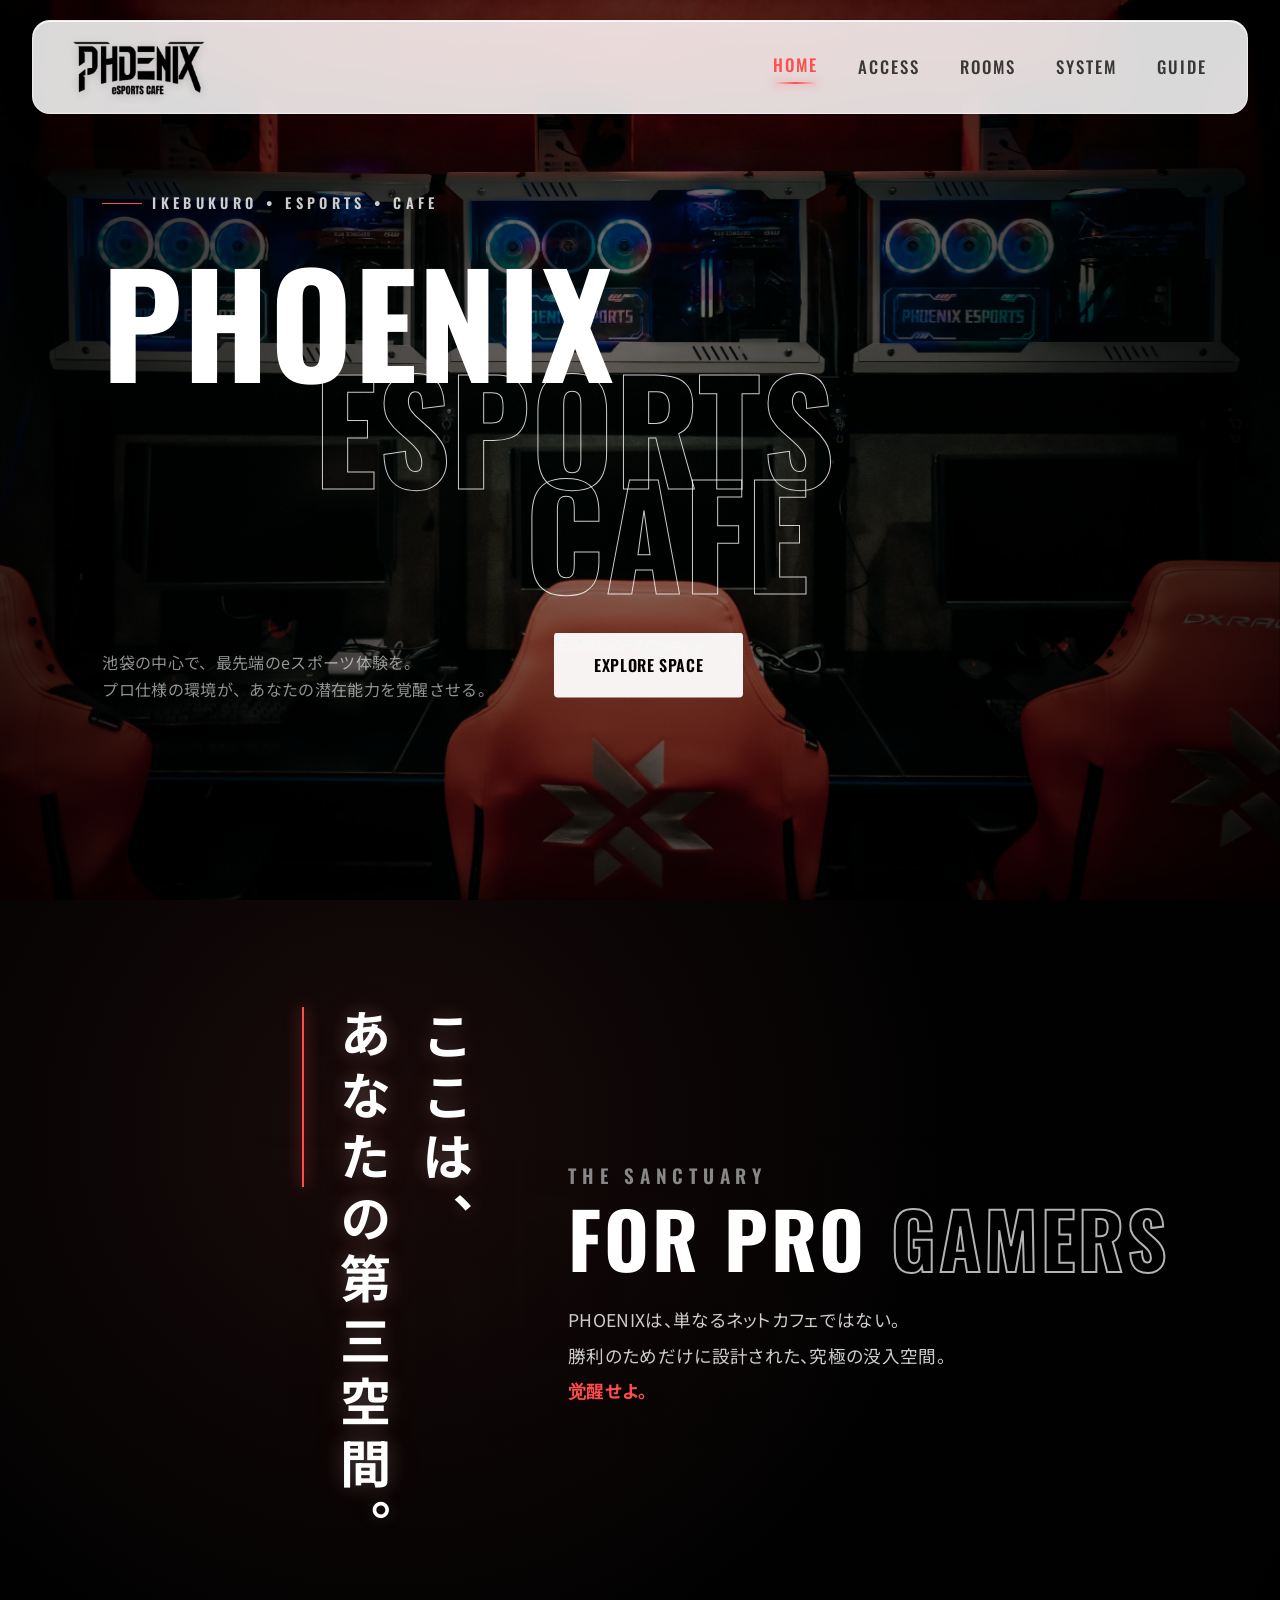
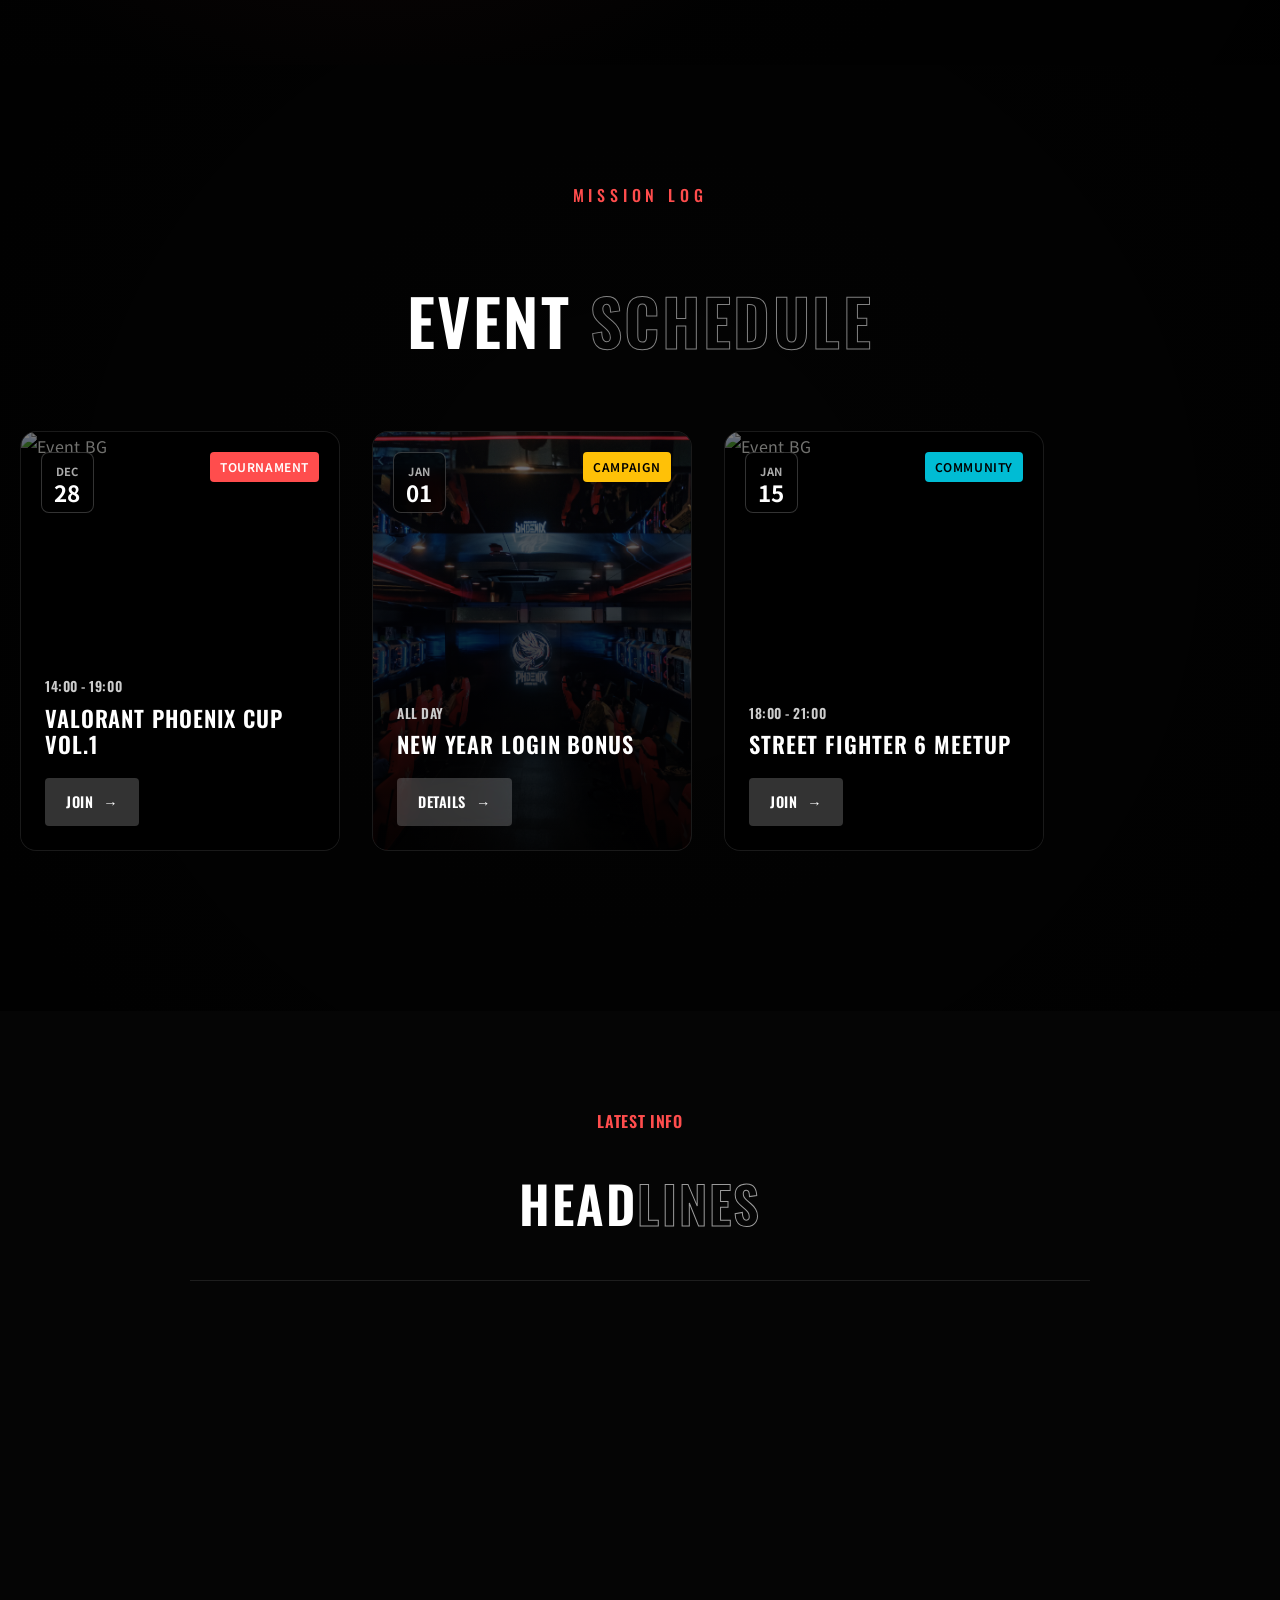
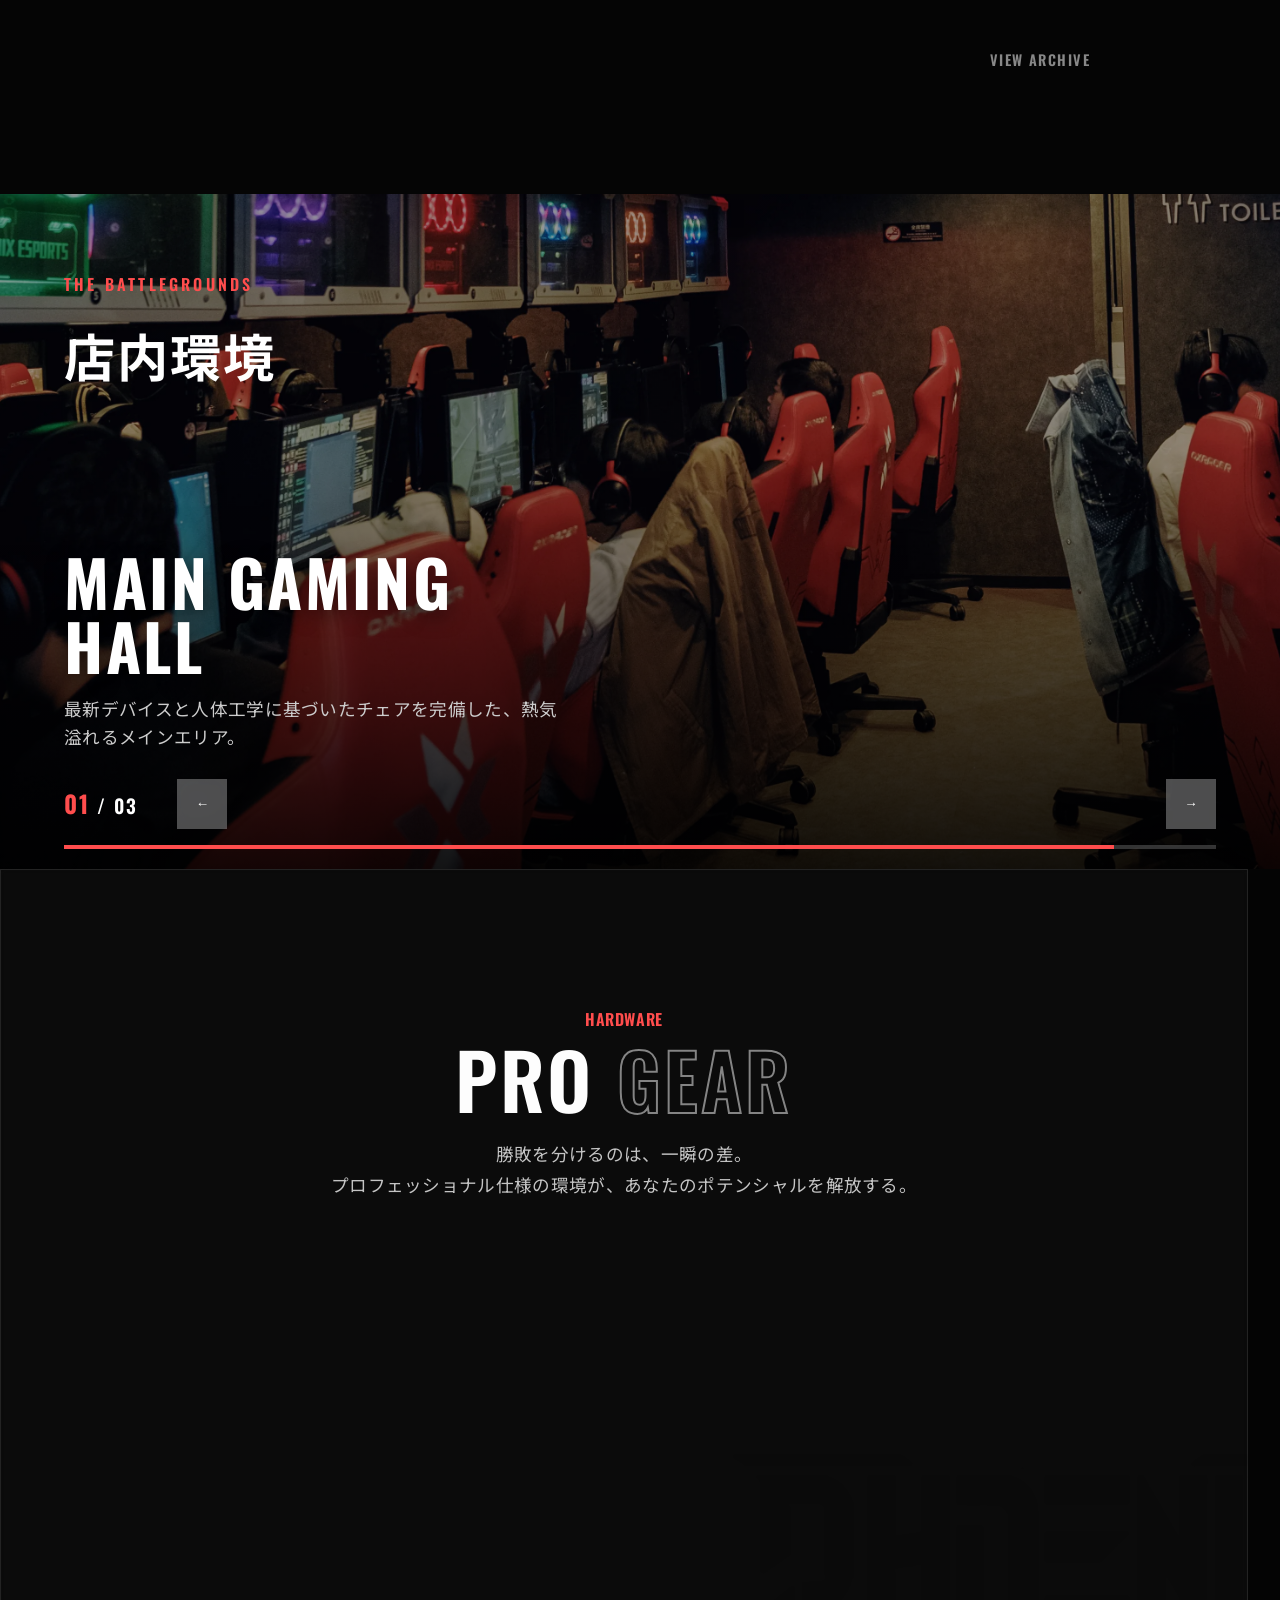
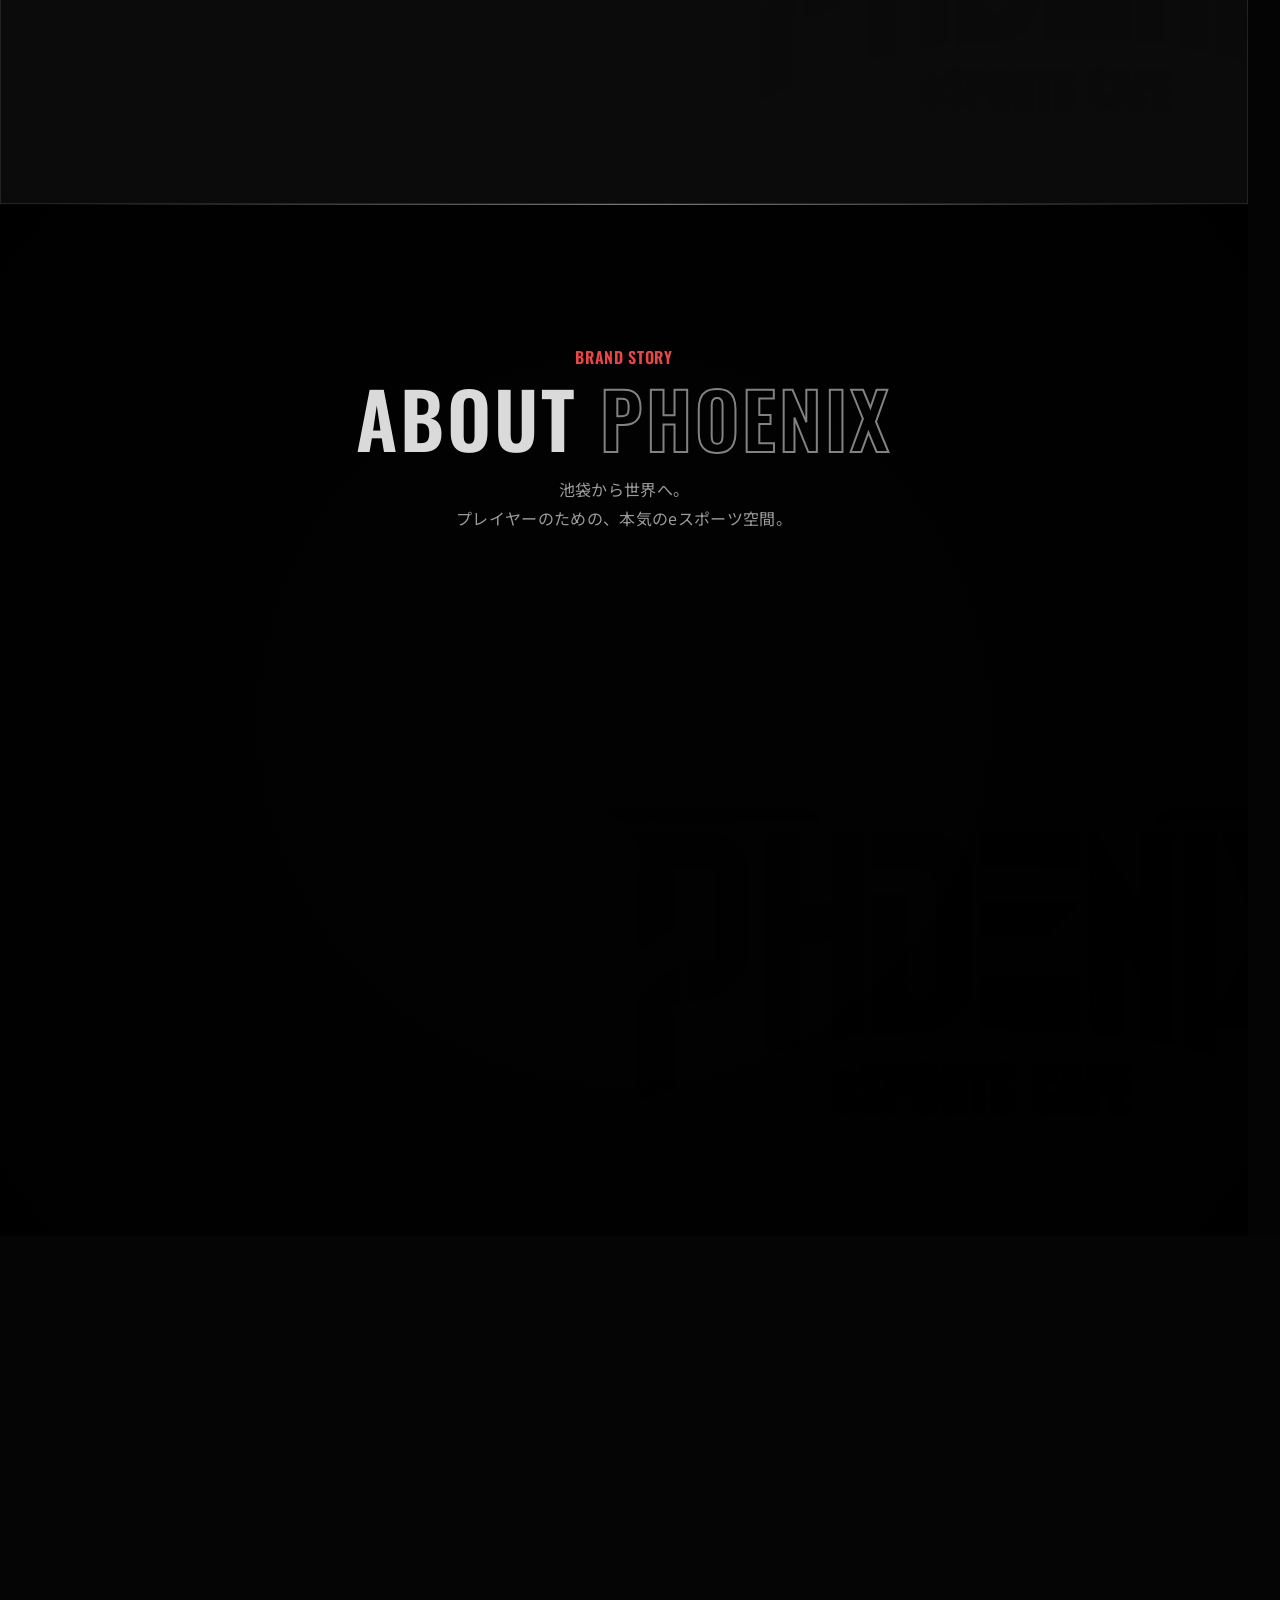
==== commit 908882cc: "Enhance access, guide, index, rooms, and system pages: Update contact information with new phone and" ====
--- a/index.html
+++ b/index.html
@@ -19,24 +19,39 @@
     <link rel="preconnect" href="https://fonts.googleapis.com" />
     <link rel="preconnect" href="https://fonts.gstatic.com" crossorigin />
 
-    <!-- 引入字体库 -->
-    <!-- Oswald: 粗体显示字体，用于英文/数字/标题（替代 Clash Display，避免 CORS 问题） -->
+    <!-- 预加载关键资源 -->
     <link
-      href="https://fonts.googleapis.com/css2?family=Oswald:wght@400;500;600;700&display=swap"
+      rel="preload"
+      href="images/index/begin_background.webp"
+      as="image"
+      fetchpriority="high"
+    />
+    <link rel="preload" href="css/style.css" as="style" />
+
+    <!-- 引入字体库（优化：减少字重数量） -->
+    <!-- Oswald: 粗体显示字体，用于英文/数字/标题 -->
+    <link
+      href="https://fonts.googleapis.com/css2?family=Oswald:wght@400;600;700&display=swap"
       rel="stylesheet"
     />
-    <!-- Noto Sans JP: 日文正文字体 -->
+    <!-- Noto Sans JP: 日文正文字体（优化：只加载必需字重） -->
     <link
-      href="https://fonts.googleapis.com/css2?family=Noto+Sans+JP:wght@300;400;500;700&display=swap"
+      href="https://fonts.googleapis.com/css2?family=Noto+Sans+JP:wght@400;500;700&display=swap"
       rel="stylesheet"
     />
 
-    <!-- Swiper 轮播图库的 CSS 文件 -->
-    <!-- 用于实现店内环境图片的轮播展示效果 -->
+    <!-- Swiper 轮播图库的 CSS 文件（延迟加载，非首屏内容） -->
     <link
-      rel="stylesheet"
+      rel="preload"
       href="https://cdn.jsdelivr.net/npm/swiper@11/swiper-bundle.min.css"
+      as="style"
+      onload="this.onload=null;this.rel='stylesheet'"
     />
+    <noscript
+      ><link
+        rel="stylesheet"
+        href="https://cdn.jsdelivr.net/npm/swiper@11/swiper-bundle.min.css"
+    /></noscript>
 
     <!-- 主样式表，带版本号防止缓存 -->
     <link rel="stylesheet" href="css/style.css" />
@@ -48,7 +63,12 @@
     <header class="hud-header">
       <div class="hud-container">
         <a href="#home" class="hud-logo">
-          <img src="images/index/phoenixesports-logo.webp" alt="PHOENIX" />
+          <img
+            src="images/index/phoenixesports-logo.webp"
+            alt="PHOENIX"
+            width="150"
+            height="40"
+          />
         </a>
 
         <nav class="hud-nav-desktop">
@@ -82,12 +102,15 @@
             alt="Background"
             class="parallax-img"
             loading="eager"
+            fetchpriority="high"
+            width="1886"
+            height="3767"
           />
         </div>
         <div class="hero-content">
           <div class="label-box fade-up">
             <div class="line"></div>
-            <span>Tokyo • Esports • CAFE</span>
+            <span>Ikebukuro • Esports • CAFE</span>
           </div>
           <h1 class="hero-title">
             <span class="line solid reveal-text">PHOENIX</span>
@@ -98,7 +121,7 @@
           </h1>
           <div class="bottom-row fade-up">
             <p>
-              東京の中心で、最先端のeスポーツ体験を。<br />
+              池袋の中心で、最先端のeスポーツ体験を。<br />
               プロ仕様の環境が、あなたの潜在能力を覚醒させる。
             </p>
             <a href="access.html" class="cta-btn">EXPLORE SPACE</a>
@@ -113,6 +136,9 @@
               src="images/index/concept_bg.webp"
               alt="Background Texture"
               class="bg-texture"
+              loading="lazy"
+              width="1920"
+              height="1080"
             />
           </div>
 
@@ -120,6 +146,9 @@
             <img
               src="images/index/phoenixesports-logo.webp"
               alt="Phoenix Logo Watermark"
+              loading="lazy"
+              width="300"
+              height="80"
             />
           </div>
 
@@ -127,7 +156,7 @@
             <div class="manifesto-jp">
               <div class="vertical-line gsap-fade-up"></div>
               <h2 class="vertical-text gsap-fade-up" data-delay="0.1">
-                ここでは、<br />あなたの世界である。
+                ここは、<br />あなたの第三空間。
               </h2>
             </div>
 
@@ -150,6 +179,9 @@
               src="images/index/environment_background.webp"
               alt="Schedule BG"
               class="bg-img"
+              loading="lazy"
+              width="1920"
+              height="1080"
             />
           </div>
           <div class="schedule-overlay"></div>
@@ -170,6 +202,9 @@
                       <img
                         src="images/index/custmer_play_pc.webp"
                         alt="Event BG"
+                        loading="lazy"
+                        width="992"
+                        height="662"
                       />
                     </div>
                     <div class="card-overlay"></div>
@@ -198,6 +233,9 @@
                       <img
                         src="images/index/store_2_hall.webp"
                         alt="Event BG"
+                        loading="lazy"
+                        width="992"
+                        height="662"
                       />
                     </div>
                     <div class="card-overlay"></div>
@@ -226,6 +264,9 @@
                       <img
                         src="images/index/store_1_front.webp"
                         alt="Event BG"
+                        loading="lazy"
+                        width="992"
+                        height="662"
                       />
                     </div>
                     <div class="card-overlay"></div>
@@ -258,6 +299,9 @@
               src="images/index/environment_background.webp"
               alt="News Background"
               class="bg-img"
+              loading="lazy"
+              width="1920"
+              height="1080"
             />
           </div>
           <div class="news-overlay"></div>
@@ -333,6 +377,9 @@
                     src="images/carousel/environment1.webp"
                     alt="Main Gaming Hall"
                     class="slide-bg-img"
+                    loading="lazy"
+                    width="1200"
+                    height="1800"
                   />
                 </div>
                 <div class="slide-content">
@@ -349,6 +396,9 @@
                     src="images/carousel/environment2.webp"
                     alt="VIP Private Rooms"
                     class="slide-bg-img"
+                    loading="lazy"
+                    width="1200"
+                    height="1800"
                   />
                 </div>
                 <div class="slide-content">
@@ -365,6 +415,9 @@
                     src="images/carousel/environment3.webp"
                     alt="Relax & Cafe Area"
                     class="slide-bg-img"
+                    loading="lazy"
+                    width="1600"
+                    height="1067"
                   />
                 </div>
                 <div class="slide-content">
@@ -410,6 +463,9 @@
                 src="images/index/custmer_play_pc.webp"
                 alt="Gaming Setup Background"
                 class="bg-img"
+                loading="lazy"
+                width="1200"
+                height="800"
               />
             </div>
 
@@ -419,6 +475,9 @@
               <img
                 src="images/index/phoenixesports-logo.webp"
                 alt="Phoenix Logo"
+                loading="lazy"
+                width="300"
+                height="80"
               />
             </div>
 
@@ -504,6 +563,9 @@
                 src="images/index/environment_background.webp"
                 alt="About Background"
                 class="bg-img"
+                loading="lazy"
+                width="1920"
+                height="1080"
               />
             </div>
             <div class="access-overlay"></div>
@@ -512,6 +574,9 @@
               <img
                 src="images/index/phoenixesports-logo.webp"
                 alt="Phoenix Logo"
+                loading="lazy"
+                width="300"
+                height="80"
               />
             </div>
 
@@ -533,7 +598,8 @@
                   <h3 class="store-name">私たちのビジョン</h3>
                   <p class="store-address">
                     「ゲームだけでなく、あなたの"第三空間"」<br /><br />
-                    PHOENIX eSPORTS CAFEは、ただのゲームスペースでなく、それ以上の価値を提供することによって、人々が集い、交流し、成長する場でもあります。テクノロジーの最前線で、ゲームだけでなく、文化的な交流の場としても機能し、世界中の人々にインスピレーションを与えれる環境の提供を目指しております。
+                    PHOENIX eSPORTS
+                    CAFEは、ただのゲームスペースでなく、それ以上の価値を提供することによって、人々が集い、交流し、成長する場でもあります。テクノロジーの最前線で、ゲームだけでなく、文化的な交流の場としても機能し、世界中の人々にインスピレーションを与えれる環境の提供を目指しております。
                   </p>
                 </article>
 
@@ -542,7 +608,8 @@
                   <h3 class="store-name">私たちの使命</h3>
                   <p class="store-address">
                     「最高のゲーミング技術と心地よい空間を提供し、すべてのお客様に卓越したエンターテイメント体験を実現」<br /><br />
-                    私たちPHOENIX eSPORTS CAFEは、単なるゲームスペースではありません。それ以上の価値を提供することで、人々が集い、交流し、共に成長できる場を目指しています。テクノロジーの最前線に位置しながら、ゲームの枠を超えて、文化的な交流の場としても機能。世界中の人々にインスピレーションを与える空間の創出を目指しています。
+                    私たちPHOENIX eSPORTS
+                    CAFEは、単なるゲームスペースではありません。それ以上の価値を提供することで、人々が集い、交流し、共に成長できる場を目指しています。テクノロジーの最前線に位置しながら、ゲームの枠を超えて、文化的な交流の場としても機能。世界中の人々にインスピレーションを与える空間の創出を目指しています。
                   </p>
                 </article>
               </div>
@@ -551,16 +618,19 @@
         </div>
 
         <footer class="footer section-fade">
-          <div class="footer-inner">
-            <div class="footer-brand">
+          <div class="footer-inner gsap-stagger-group">
+            <div class="footer-brand gsap-fade-up">
               <img
                 src="images/index/phoenixesports-logo.webp"
                 alt="PHOENIX logo"
+                loading="lazy"
+                width="200"
+                height="53"
               />
               <p class="footer-copy">ESPORTS CAFE PHOENIX</p>
               <p class="footer-hours">24時間営業 / 無休</p>
             </div>
-            <div class="footer-nav">
+            <div class="footer-nav gsap-fade-up" data-delay="0.1">
               <p class="footer-title">SITE</p>
               <a href="index.html">Home</a>
               <a href="access.html">Access</a>
@@ -568,15 +638,34 @@
               <a href="system.html">System</a>
               <a href="guide.html">Guide</a>
             </div>
-            <div class="footer-contact">
+            <div class="footer-contact gsap-fade-up" data-delay="0.2">
               <p class="footer-title">CONTACT</p>
-              <p class="footer-text">TEL: 000-0000-0000</p>
-              <p class="footer-text">Mail: info@phoenix.jp</p>
-              <p class="footer-text">東京都豊島区池袋</p>
+              <p class="footer-text">
+                <a href="tel:03-5906-9044">TEL: 03-5906-9044</a>
+              </p>
+              <p class="footer-text">
+                <a href="mailto:phoenixesports315@gmail.com"
+                  >Mail: phoenixesports315@gmail.com</a
+                >
+              </p>
+              <p class="footer-text">
+                〒170-0013 東京都豊島区東池袋1-12-14 ハヤカワビル3F~5F
+              </p>
+            </div>
+            <div class="footer-social gsap-fade-up" data-delay="0.3">
+              <p class="footer-title">FOLLOW US</p>
+              <a
+                href="https://x.com/phoenixe315/"
+                target="_blank"
+                rel="noopener noreferrer"
+                class="social-link"
+              >
+                <span class="social-icon">𝕏</span> Twitter / X
+              </a>
             </div>
           </div>
           <div class="footer-bottom">
-            <p>© 2024 ESports Cafe PHOENIX</p>
+            <p>© 2025 ESports Cafe PHOENIX. All Rights Reserved.</p>
           </div>
         </footer>
       </div>
--- a/css/style.css
+++ b/css/style.css
@@ -1766,6 +1766,20 @@
     grid-template-columns: 1fr;
   }
 }
+.access-cinematic .access-grid-glass.contact-grid {
+  grid-template-columns: repeat(3, 1fr);
+}
+@media (max-width: 1024px) {
+  .access-cinematic .access-grid-glass.contact-grid {
+    grid-template-columns: repeat(3, 1fr);
+    gap: 20px;
+  }
+}
+@media (max-width: 768px) {
+  .access-cinematic .access-grid-glass.contact-grid {
+    grid-template-columns: 1fr;
+  }
+}
 .access-cinematic .access-glass-card {
   background: rgba(255, 255, 255, 0.03);
   backdrop-filter: blur(20px) saturate(150%);
@@ -1858,6 +1872,34 @@
 .access-cinematic .access-glass-card .map-btn .arrow {
   transition: transform 0.3s ease;
 }
+.access-cinematic .access-glass-card .contact-btn {
+  font-family: "Oswald", sans-serif;
+  font-weight: 600;
+  letter-spacing: 0.04em;
+  display: inline-flex;
+  align-items: center;
+  gap: 10px;
+  padding: 15px 40px;
+  text-decoration: none;
+  border-radius: 4px;
+  transition: all 0.3s ease;
+  padding: 14px 30px;
+  margin-top: auto;
+  background: #fff;
+  color: #000;
+}
+.access-cinematic .access-glass-card .contact-btn .btn-icon {
+  font-size: 1.1rem;
+  transition: transform 0.3s ease;
+}
+.access-cinematic .access-glass-card .contact-btn:hover {
+  background: #ff4d4d;
+  color: #fff;
+  padding-right: 40px;
+}
+.access-cinematic .access-glass-card .contact-btn:hover .btn-icon {
+  transform: translateX(5px);
+}
 .access-cinematic .access-glass-card.map-card {
   padding: 30px;
   gap: 20px;
@@ -2008,6 +2050,33 @@
 .footer .footer-contact .footer-text {
   margin: 0;
   color: #dcdcdc;
+}
+.footer .footer-contact .footer-text a {
+  color: #dcdcdc;
+  text-decoration: none;
+  transition: color 0.2s ease;
+}
+.footer .footer-contact .footer-text a:hover {
+  color: #ff4d4d;
+}
+.footer .footer-social {
+  display: flex;
+  flex-direction: column;
+  gap: 10px;
+}
+.footer .footer-social .social-link {
+  display: inline-flex;
+  align-items: center;
+  gap: 8px;
+  color: #dcdcdc;
+  text-decoration: none;
+  transition: color 0.2s ease;
+}
+.footer .footer-social .social-link:hover {
+  color: #ff4d4d;
+}
+.footer .footer-social .social-link .social-icon {
+  font-size: 1.2rem;
 }
 .footer .footer-bottom {
   max-width: 1180px;
--- a/css/style.css
+++ b/css/style.css
@@ -1766,6 +1766,20 @@
     grid-template-columns: 1fr;
   }
 }
+.access-cinematic .access-grid-glass.contact-grid {
+  grid-template-columns: repeat(3, 1fr);
+}
+@media (max-width: 1024px) {
+  .access-cinematic .access-grid-glass.contact-grid {
+    grid-template-columns: repeat(3, 1fr);
+    gap: 20px;
+  }
+}
+@media (max-width: 768px) {
+  .access-cinematic .access-grid-glass.contact-grid {
+    grid-template-columns: 1fr;
+  }
+}
 .access-cinematic .access-glass-card {
   background: rgba(255, 255, 255, 0.03);
   backdrop-filter: blur(20px) saturate(150%);
@@ -1858,6 +1872,34 @@
 .access-cinematic .access-glass-card .map-btn .arrow {
   transition: transform 0.3s ease;
 }
+.access-cinematic .access-glass-card .contact-btn {
+  font-family: "Oswald", sans-serif;
+  font-weight: 600;
+  letter-spacing: 0.04em;
+  display: inline-flex;
+  align-items: center;
+  gap: 10px;
+  padding: 15px 40px;
+  text-decoration: none;
+  border-radius: 4px;
+  transition: all 0.3s ease;
+  padding: 14px 30px;
+  margin-top: auto;
+  background: #fff;
+  color: #000;
+}
+.access-cinematic .access-glass-card .contact-btn .btn-icon {
+  font-size: 1.1rem;
+  transition: transform 0.3s ease;
+}
+.access-cinematic .access-glass-card .contact-btn:hover {
+  background: #ff4d4d;
+  color: #fff;
+  padding-right: 40px;
+}
+.access-cinematic .access-glass-card .contact-btn:hover .btn-icon {
+  transform: translateX(5px);
+}
 .access-cinematic .access-glass-card.map-card {
   padding: 30px;
   gap: 20px;
@@ -2008,6 +2050,33 @@
 .footer .footer-contact .footer-text {
   margin: 0;
   color: #dcdcdc;
+}
+.footer .footer-contact .footer-text a {
+  color: #dcdcdc;
+  text-decoration: none;
+  transition: color 0.2s ease;
+}
+.footer .footer-contact .footer-text a:hover {
+  color: #ff4d4d;
+}
+.footer .footer-social {
+  display: flex;
+  flex-direction: column;
+  gap: 10px;
+}
+.footer .footer-social .social-link {
+  display: inline-flex;
+  align-items: center;
+  gap: 8px;
+  color: #dcdcdc;
+  text-decoration: none;
+  transition: color 0.2s ease;
+}
+.footer .footer-social .social-link:hover {
+  color: #ff4d4d;
+}
+.footer .footer-social .social-link .social-icon {
+  font-size: 1.2rem;
 }
 .footer .footer-bottom {
   max-width: 1180px;
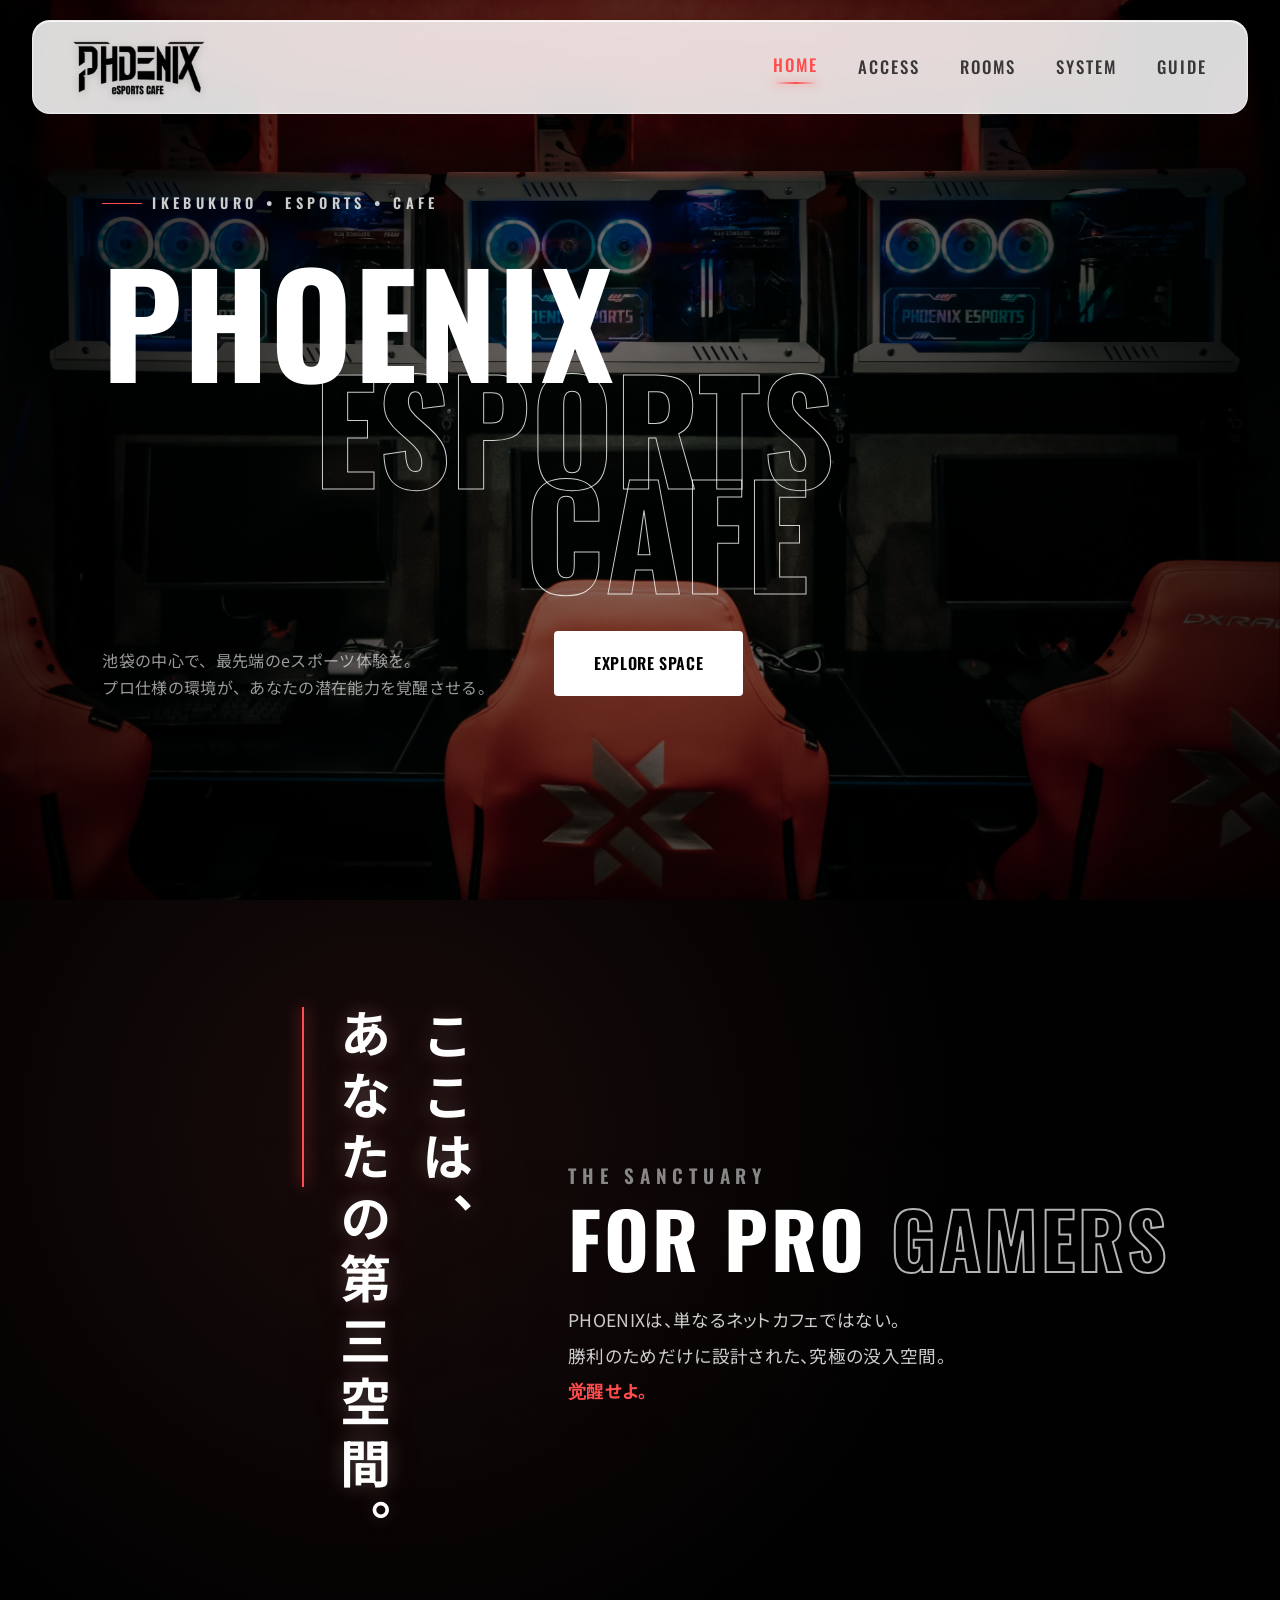
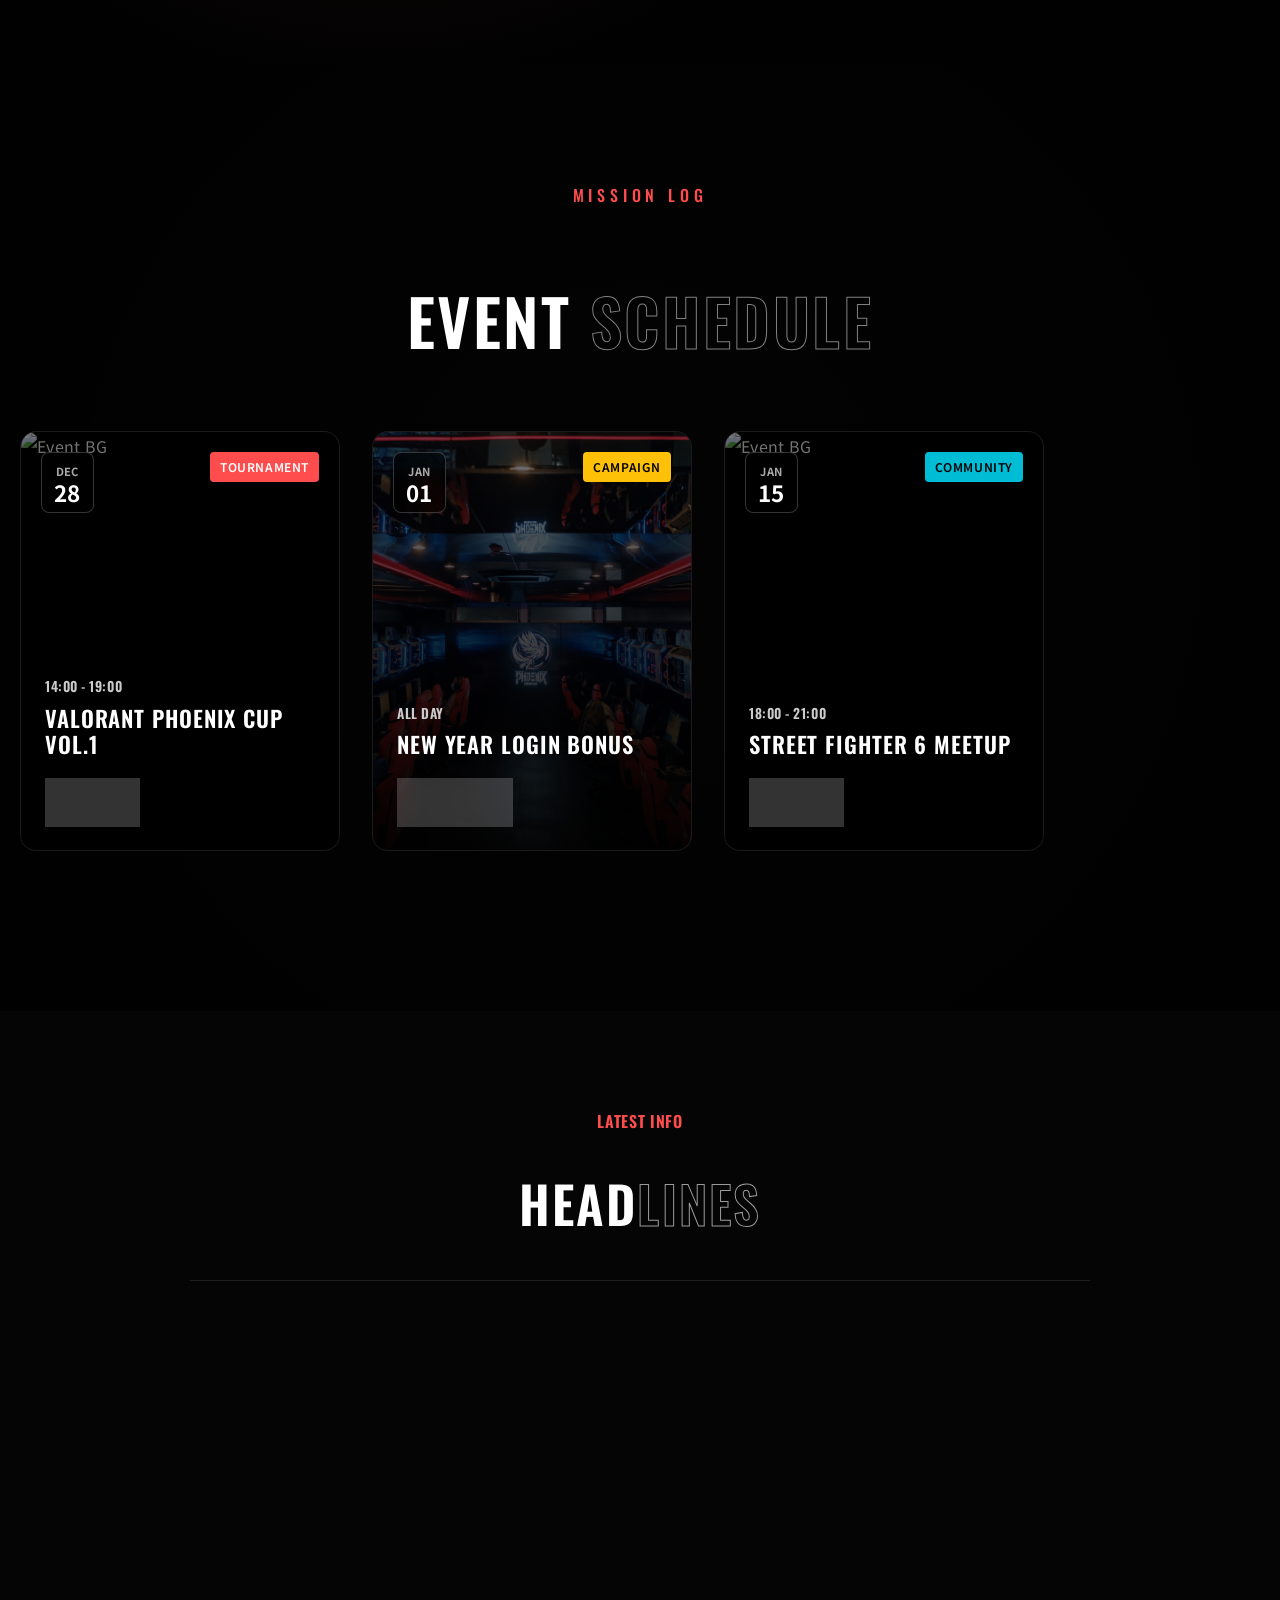
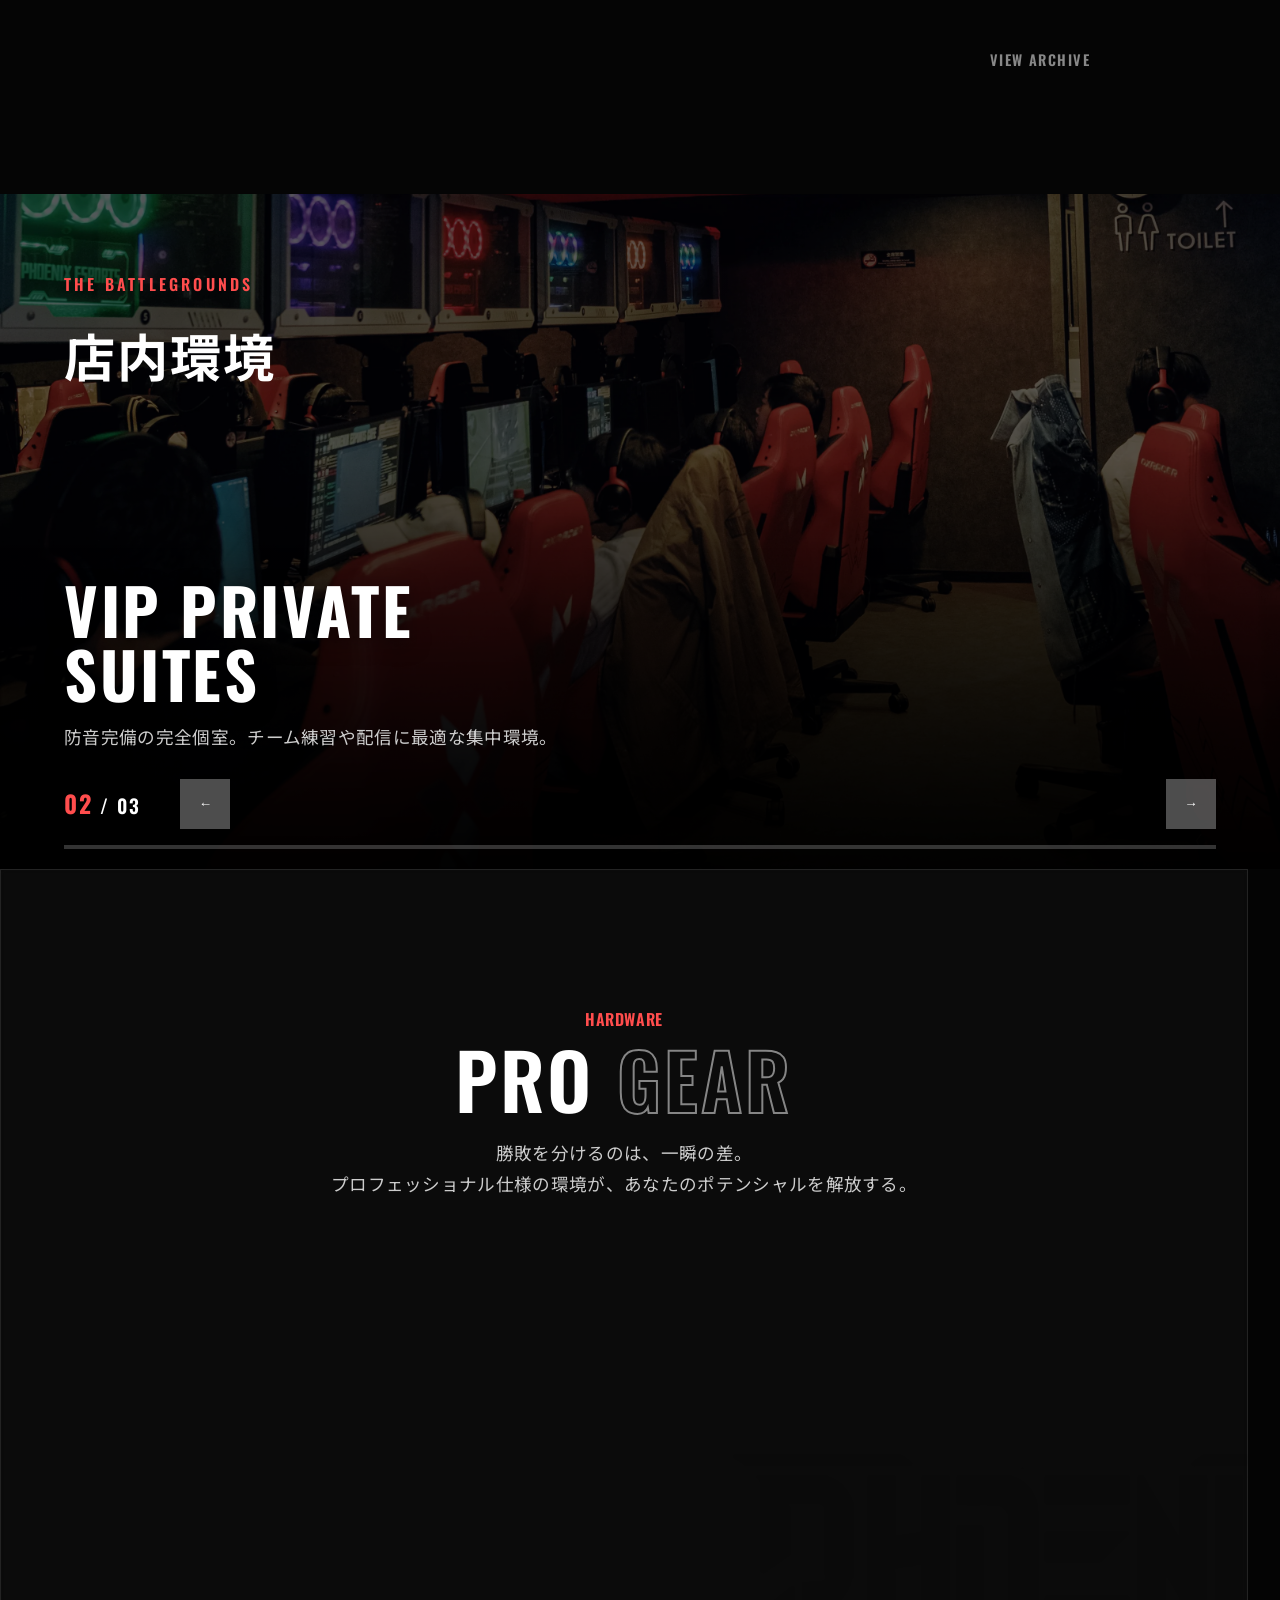
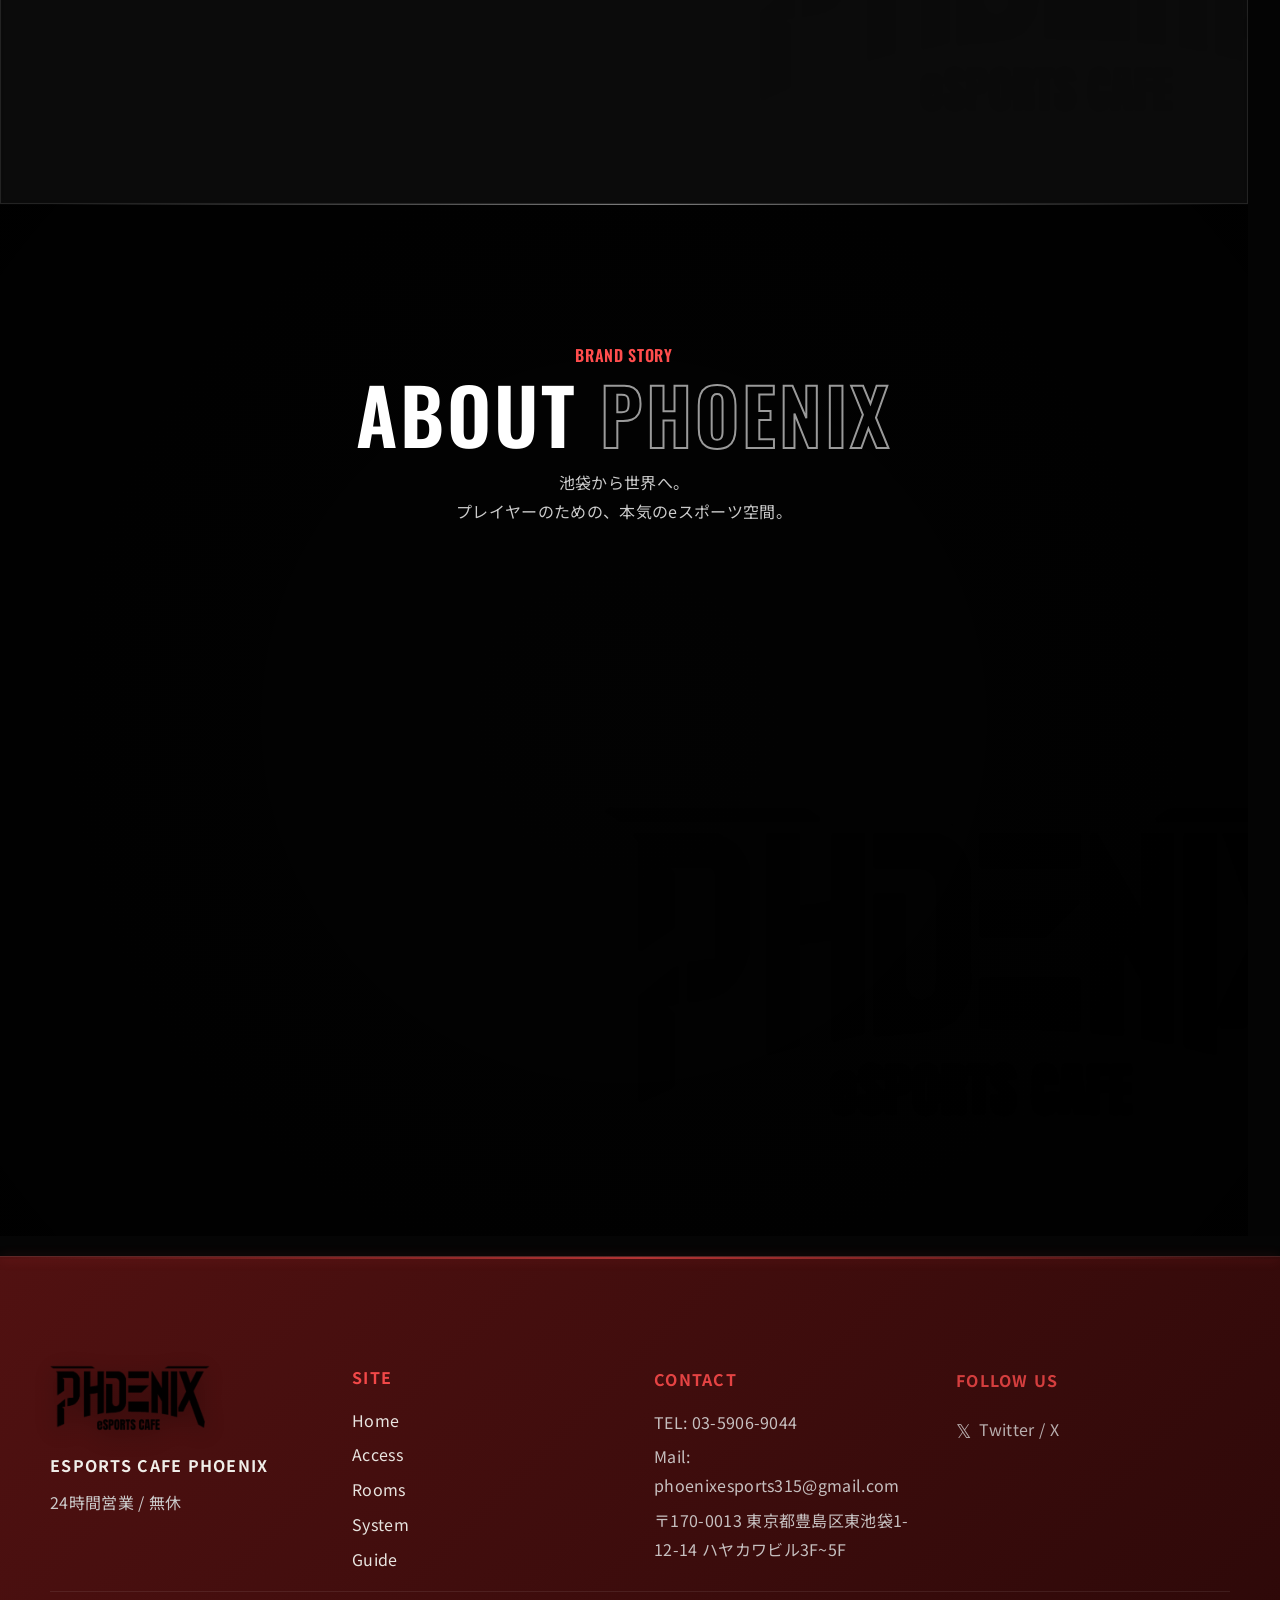
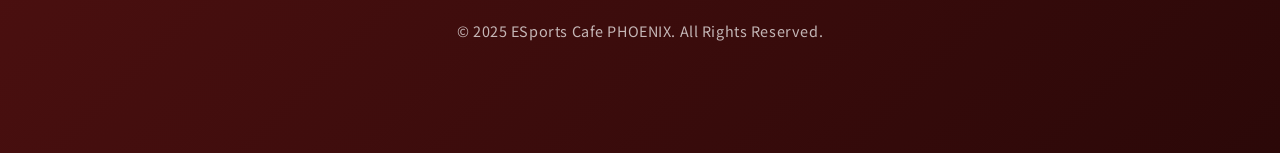
==== commit bb49913c: "Remove lazy loading attribute from images in access.html, index.html, and rooms.html for improved pe" ====
--- a/index.html
+++ b/index.html
@@ -136,7 +136,6 @@
               src="images/index/concept_bg.webp"
               alt="Background Texture"
               class="bg-texture"
-              loading="lazy"
               width="1920"
               height="1080"
             />
@@ -146,7 +145,6 @@
             <img
               src="images/index/phoenixesports-logo.webp"
               alt="Phoenix Logo Watermark"
-              loading="lazy"
               width="300"
               height="80"
             />
@@ -179,7 +177,6 @@
               src="images/index/environment_background.webp"
               alt="Schedule BG"
               class="bg-img"
-              loading="lazy"
               width="1920"
               height="1080"
             />
@@ -202,7 +199,6 @@
                       <img
                         src="images/index/custmer_play_pc.webp"
                         alt="Event BG"
-                        loading="lazy"
                         width="992"
                         height="662"
                       />
@@ -233,7 +229,6 @@
                       <img
                         src="images/index/store_2_hall.webp"
                         alt="Event BG"
-                        loading="lazy"
                         width="992"
                         height="662"
                       />
@@ -264,7 +259,6 @@
                       <img
                         src="images/index/store_1_front.webp"
                         alt="Event BG"
-                        loading="lazy"
                         width="992"
                         height="662"
                       />
@@ -299,7 +293,6 @@
               src="images/index/environment_background.webp"
               alt="News Background"
               class="bg-img"
-              loading="lazy"
               width="1920"
               height="1080"
             />
@@ -377,7 +370,6 @@
                     src="images/carousel/environment1.webp"
                     alt="Main Gaming Hall"
                     class="slide-bg-img"
-                    loading="lazy"
                     width="1200"
                     height="1800"
                   />
@@ -396,7 +388,6 @@
                     src="images/carousel/environment2.webp"
                     alt="VIP Private Rooms"
                     class="slide-bg-img"
-                    loading="lazy"
                     width="1200"
                     height="1800"
                   />
@@ -415,7 +406,6 @@
                     src="images/carousel/environment3.webp"
                     alt="Relax & Cafe Area"
                     class="slide-bg-img"
-                    loading="lazy"
                     width="1600"
                     height="1067"
                   />
@@ -463,7 +453,6 @@
                 src="images/index/custmer_play_pc.webp"
                 alt="Gaming Setup Background"
                 class="bg-img"
-                loading="lazy"
                 width="1200"
                 height="800"
               />
@@ -475,7 +464,6 @@
               <img
                 src="images/index/phoenixesports-logo.webp"
                 alt="Phoenix Logo"
-                loading="lazy"
                 width="300"
                 height="80"
               />
@@ -563,7 +551,6 @@
                 src="images/index/environment_background.webp"
                 alt="About Background"
                 class="bg-img"
-                loading="lazy"
                 width="1920"
                 height="1080"
               />
@@ -574,7 +561,6 @@
               <img
                 src="images/index/phoenixesports-logo.webp"
                 alt="Phoenix Logo"
-                loading="lazy"
                 width="300"
                 height="80"
               />
@@ -623,7 +609,6 @@
               <img
                 src="images/index/phoenixesports-logo.webp"
                 alt="PHOENIX logo"
-                loading="lazy"
                 width="200"
                 height="53"
               />
--- a/css/style.css
+++ b/css/style.css
@@ -1794,11 +1794,27 @@
   transition: all 0.4s ease;
   position: relative;
 }
+@media (max-width: 768px) {
+  .access-cinematic .access-glass-card {
+    padding: 30px 20px;
+    border-radius: 16px;
+  }
+}
+@media (max-width: 480px) {
+  .access-cinematic .access-glass-card {
+    padding: 24px 16px;
+  }
+}
 .access-cinematic .access-glass-card:hover {
   transform: translateY(-10px);
   border-color: rgba(255, 77, 77, 0.5);
   box-shadow: 0 20px 50px rgba(0, 0, 0, 0.6);
   background: rgba(255, 255, 255, 0.05);
+}
+@media (max-width: 768px) {
+  .access-cinematic .access-glass-card:hover {
+    transform: translateY(-5px);
+  }
 }
 .access-cinematic .access-glass-card:hover .card-tag {
   background: #ff4d4d;
@@ -1817,6 +1833,12 @@
   margin-bottom: 24px;
   transition: all 0.3s ease;
 }
+@media (max-width: 480px) {
+  .access-cinematic .access-glass-card .card-tag {
+    font-size: 1rem;
+    margin-bottom: 16px;
+  }
+}
 .access-cinematic .access-glass-card .store-name {
   font-family: "Oswald", sans-serif;
   font-weight: 600;
@@ -1826,12 +1848,28 @@
   margin: 0 0 15px;
   line-height: 1.2;
   letter-spacing: 0.05em;
+}
+@media (max-width: 768px) {
+  .access-cinematic .access-glass-card .store-name {
+    font-size: 1.5rem;
+  }
+}
+@media (max-width: 480px) {
+  .access-cinematic .access-glass-card .store-name {
+    font-size: 1.3rem;
+  }
 }
 .access-cinematic .access-glass-card .store-address {
   color: #aaa;
   font-size: 0.95rem;
   margin: 0 0 24px;
   font-weight: 300;
+}
+@media (max-width: 480px) {
+  .access-cinematic .access-glass-card .store-address {
+    font-size: 0.9rem;
+    margin: 0 0 20px;
+  }
 }
 .access-cinematic .access-glass-card .store-meta {
   display: flex;
@@ -1887,6 +1925,19 @@
   margin-top: auto;
   background: #fff;
   color: #000;
+  width: 100%;
+  justify-content: center;
+}
+@media (max-width: 768px) {
+  .access-cinematic .access-glass-card .contact-btn {
+    padding: 12px 24px;
+    font-size: 0.9rem;
+  }
+}
+@media (max-width: 480px) {
+  .access-cinematic .access-glass-card .contact-btn {
+    padding: 12px 20px;
+  }
 }
 .access-cinematic .access-glass-card .contact-btn .btn-icon {
   font-size: 1.1rem;
@@ -1896,6 +1947,11 @@
   background: #ff4d4d;
   color: #fff;
   padding-right: 40px;
+}
+@media (max-width: 768px) {
+  .access-cinematic .access-glass-card .contact-btn:hover {
+    padding-right: 30px;
+  }
 }
 .access-cinematic .access-glass-card .contact-btn:hover .btn-icon {
   transform: translateX(5px);
@@ -2011,12 +2067,30 @@
   gap: 28px;
   align-items: start;
 }
+@media (max-width: 768px) {
+  .footer .footer-inner {
+    grid-template-columns: repeat(2, 1fr);
+    gap: 24px 16px;
+  }
+}
+@media (max-width: 480px) {
+  .footer .footer-inner {
+    grid-template-columns: 1fr;
+    gap: 28px;
+    text-align: center;
+  }
+}
 .footer .footer-brand img {
   width: 160px;
   height: auto;
   display: block;
   filter: drop-shadow(0 6px 12px rgba(0, 0, 0, 0.35));
   margin-bottom: 20px;
+}
+@media (max-width: 480px) {
+  .footer .footer-brand img {
+    margin: 0 auto 20px;
+  }
 }
 .footer .footer-copy {
   margin: 10px 0 8px;
@@ -2865,6 +2939,7 @@
   text-align: center;
   max-width: 800px;
   margin: 0 auto 40px;
+  padding: 0 16px;
 }
 .page-header-simple .eyebrow {
   font-family: "Oswald", sans-serif;
@@ -2875,8 +2950,8 @@
   color: #ff4d4d;
   margin-bottom: 12px;
 }
-.page-header-simple h1 {
-  font-size: clamp(3rem, 6vw, 5rem);
+.page-header-simple h1, .page-header-simple h2 {
+  font-size: clamp(2.5rem, 6vw, 5rem);
   color: #fff;
   margin: 0 0 24px;
   line-height: 1;
@@ -2884,11 +2959,23 @@
   font-weight: 600;
   letter-spacing: 0.04em;
   letter-spacing: 0.08em;
+}
+@media (max-width: 480px) {
+  .page-header-simple h1, .page-header-simple h2 {
+    font-size: clamp(2rem, 8vw, 3rem);
+    margin: 0 0 16px;
+  }
 }
 .page-header-simple .lead {
   color: #ccc;
   font-size: 1.1rem;
   line-height: 1.8;
+}
+@media (max-width: 480px) {
+  .page-header-simple .lead {
+    font-size: 1rem;
+    line-height: 1.7;
+  }
 }
 
 .zone-header {
@@ -2898,6 +2985,19 @@
   margin-bottom: 60px;
   border-bottom: 1px solid rgba(255, 255, 255, 0.15);
   padding-bottom: 20px;
+}
+@media (max-width: 768px) {
+  .zone-header {
+    flex-direction: column;
+    align-items: flex-start;
+    gap: 10px;
+    margin-bottom: 40px;
+  }
+}
+@media (max-width: 480px) {
+  .zone-header {
+    margin-bottom: 30px;
+  }
 }
 .zone-header .zone-num {
   font-family: "Oswald", sans-serif;
@@ -3101,12 +3201,24 @@
   display: flex;
   flex-direction: column;
 }
+@media (max-width: 480px) {
+  .room-card .room-info {
+    padding: 16px;
+  }
+}
 .room-card .room-info .room-header-row {
   display: flex;
   justify-content: space-between;
   align-items: center;
   margin-bottom: 12px;
   gap: 12px;
+}
+@media (max-width: 480px) {
+  .room-card .room-info .room-header-row {
+    flex-direction: column;
+    align-items: flex-start;
+    gap: 8px;
+  }
 }
 .room-card .room-info .room-header-row h4 {
   margin: 0;
@@ -3198,17 +3310,29 @@
 }
 
 .system-pricing-scroll {
-  overflow: visible;
+  overflow-x: auto;
+  -webkit-overflow-scrolling: touch;
+}
+@media (max-width: 768px) {
+  .system-pricing-scroll {
+    margin: 0 -15px;
+    padding: 0 15px;
+  }
 }
 
 .system-pricing-table {
   width: 100%;
-  min-width: 0;
+  min-width: 600px;
   border-radius: 18px;
   overflow: hidden;
   border: 1px solid rgba(255, 255, 255, 0.18);
   background: linear-gradient(135deg, rgba(6, 6, 8, 0.96), rgba(12, 8, 12, 0.92));
   box-shadow: 0 30px 60px rgba(0, 0, 0, 0.45), 0 0 0 1px rgba(255, 77, 77, 0.12) inset;
+}
+@media (max-width: 480px) {
+  .system-pricing-table {
+    min-width: 520px;
+  }
 }
 
 .system-pricing-row {
--- a/css/style.css
+++ b/css/style.css
@@ -1794,11 +1794,27 @@
   transition: all 0.4s ease;
   position: relative;
 }
+@media (max-width: 768px) {
+  .access-cinematic .access-glass-card {
+    padding: 30px 20px;
+    border-radius: 16px;
+  }
+}
+@media (max-width: 480px) {
+  .access-cinematic .access-glass-card {
+    padding: 24px 16px;
+  }
+}
 .access-cinematic .access-glass-card:hover {
   transform: translateY(-10px);
   border-color: rgba(255, 77, 77, 0.5);
   box-shadow: 0 20px 50px rgba(0, 0, 0, 0.6);
   background: rgba(255, 255, 255, 0.05);
+}
+@media (max-width: 768px) {
+  .access-cinematic .access-glass-card:hover {
+    transform: translateY(-5px);
+  }
 }
 .access-cinematic .access-glass-card:hover .card-tag {
   background: #ff4d4d;
@@ -1817,6 +1833,12 @@
   margin-bottom: 24px;
   transition: all 0.3s ease;
 }
+@media (max-width: 480px) {
+  .access-cinematic .access-glass-card .card-tag {
+    font-size: 1rem;
+    margin-bottom: 16px;
+  }
+}
 .access-cinematic .access-glass-card .store-name {
   font-family: "Oswald", sans-serif;
   font-weight: 600;
@@ -1826,12 +1848,28 @@
   margin: 0 0 15px;
   line-height: 1.2;
   letter-spacing: 0.05em;
+}
+@media (max-width: 768px) {
+  .access-cinematic .access-glass-card .store-name {
+    font-size: 1.5rem;
+  }
+}
+@media (max-width: 480px) {
+  .access-cinematic .access-glass-card .store-name {
+    font-size: 1.3rem;
+  }
 }
 .access-cinematic .access-glass-card .store-address {
   color: #aaa;
   font-size: 0.95rem;
   margin: 0 0 24px;
   font-weight: 300;
+}
+@media (max-width: 480px) {
+  .access-cinematic .access-glass-card .store-address {
+    font-size: 0.9rem;
+    margin: 0 0 20px;
+  }
 }
 .access-cinematic .access-glass-card .store-meta {
   display: flex;
@@ -1887,6 +1925,19 @@
   margin-top: auto;
   background: #fff;
   color: #000;
+  width: 100%;
+  justify-content: center;
+}
+@media (max-width: 768px) {
+  .access-cinematic .access-glass-card .contact-btn {
+    padding: 12px 24px;
+    font-size: 0.9rem;
+  }
+}
+@media (max-width: 480px) {
+  .access-cinematic .access-glass-card .contact-btn {
+    padding: 12px 20px;
+  }
 }
 .access-cinematic .access-glass-card .contact-btn .btn-icon {
   font-size: 1.1rem;
@@ -1896,6 +1947,11 @@
   background: #ff4d4d;
   color: #fff;
   padding-right: 40px;
+}
+@media (max-width: 768px) {
+  .access-cinematic .access-glass-card .contact-btn:hover {
+    padding-right: 30px;
+  }
 }
 .access-cinematic .access-glass-card .contact-btn:hover .btn-icon {
   transform: translateX(5px);
@@ -2011,12 +2067,30 @@
   gap: 28px;
   align-items: start;
 }
+@media (max-width: 768px) {
+  .footer .footer-inner {
+    grid-template-columns: repeat(2, 1fr);
+    gap: 24px 16px;
+  }
+}
+@media (max-width: 480px) {
+  .footer .footer-inner {
+    grid-template-columns: 1fr;
+    gap: 28px;
+    text-align: center;
+  }
+}
 .footer .footer-brand img {
   width: 160px;
   height: auto;
   display: block;
   filter: drop-shadow(0 6px 12px rgba(0, 0, 0, 0.35));
   margin-bottom: 20px;
+}
+@media (max-width: 480px) {
+  .footer .footer-brand img {
+    margin: 0 auto 20px;
+  }
 }
 .footer .footer-copy {
   margin: 10px 0 8px;
@@ -2865,6 +2939,7 @@
   text-align: center;
   max-width: 800px;
   margin: 0 auto 40px;
+  padding: 0 16px;
 }
 .page-header-simple .eyebrow {
   font-family: "Oswald", sans-serif;
@@ -2875,8 +2950,8 @@
   color: #ff4d4d;
   margin-bottom: 12px;
 }
-.page-header-simple h1 {
-  font-size: clamp(3rem, 6vw, 5rem);
+.page-header-simple h1, .page-header-simple h2 {
+  font-size: clamp(2.5rem, 6vw, 5rem);
   color: #fff;
   margin: 0 0 24px;
   line-height: 1;
@@ -2884,11 +2959,23 @@
   font-weight: 600;
   letter-spacing: 0.04em;
   letter-spacing: 0.08em;
+}
+@media (max-width: 480px) {
+  .page-header-simple h1, .page-header-simple h2 {
+    font-size: clamp(2rem, 8vw, 3rem);
+    margin: 0 0 16px;
+  }
 }
 .page-header-simple .lead {
   color: #ccc;
   font-size: 1.1rem;
   line-height: 1.8;
+}
+@media (max-width: 480px) {
+  .page-header-simple .lead {
+    font-size: 1rem;
+    line-height: 1.7;
+  }
 }
 
 .zone-header {
@@ -2898,6 +2985,19 @@
   margin-bottom: 60px;
   border-bottom: 1px solid rgba(255, 255, 255, 0.15);
   padding-bottom: 20px;
+}
+@media (max-width: 768px) {
+  .zone-header {
+    flex-direction: column;
+    align-items: flex-start;
+    gap: 10px;
+    margin-bottom: 40px;
+  }
+}
+@media (max-width: 480px) {
+  .zone-header {
+    margin-bottom: 30px;
+  }
 }
 .zone-header .zone-num {
   font-family: "Oswald", sans-serif;
@@ -3101,12 +3201,24 @@
   display: flex;
   flex-direction: column;
 }
+@media (max-width: 480px) {
+  .room-card .room-info {
+    padding: 16px;
+  }
+}
 .room-card .room-info .room-header-row {
   display: flex;
   justify-content: space-between;
   align-items: center;
   margin-bottom: 12px;
   gap: 12px;
+}
+@media (max-width: 480px) {
+  .room-card .room-info .room-header-row {
+    flex-direction: column;
+    align-items: flex-start;
+    gap: 8px;
+  }
 }
 .room-card .room-info .room-header-row h4 {
   margin: 0;
@@ -3198,17 +3310,29 @@
 }
 
 .system-pricing-scroll {
-  overflow: visible;
+  overflow-x: auto;
+  -webkit-overflow-scrolling: touch;
+}
+@media (max-width: 768px) {
+  .system-pricing-scroll {
+    margin: 0 -15px;
+    padding: 0 15px;
+  }
 }
 
 .system-pricing-table {
   width: 100%;
-  min-width: 0;
+  min-width: 600px;
   border-radius: 18px;
   overflow: hidden;
   border: 1px solid rgba(255, 255, 255, 0.18);
   background: linear-gradient(135deg, rgba(6, 6, 8, 0.96), rgba(12, 8, 12, 0.92));
   box-shadow: 0 30px 60px rgba(0, 0, 0, 0.45), 0 0 0 1px rgba(255, 77, 77, 0.12) inset;
+}
+@media (max-width: 480px) {
+  .system-pricing-table {
+    min-width: 520px;
+  }
 }
 
 .system-pricing-row {
